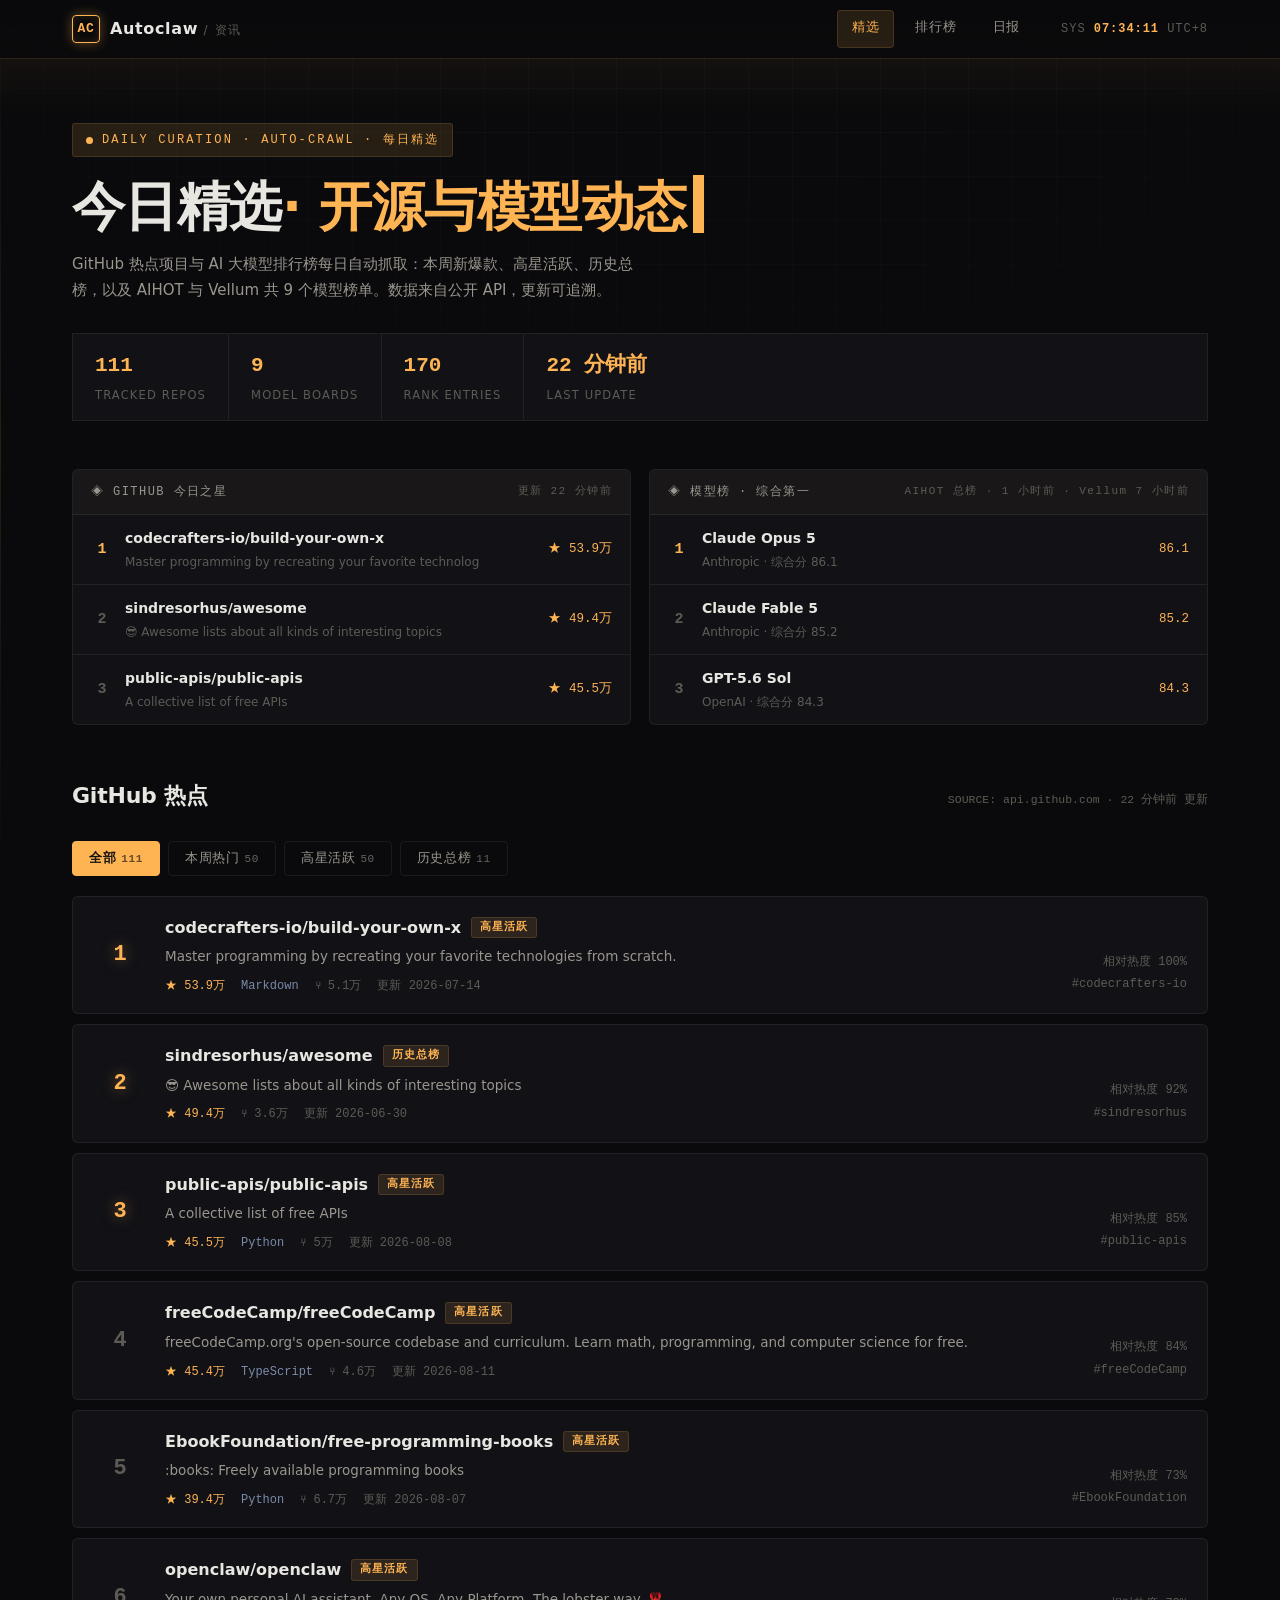
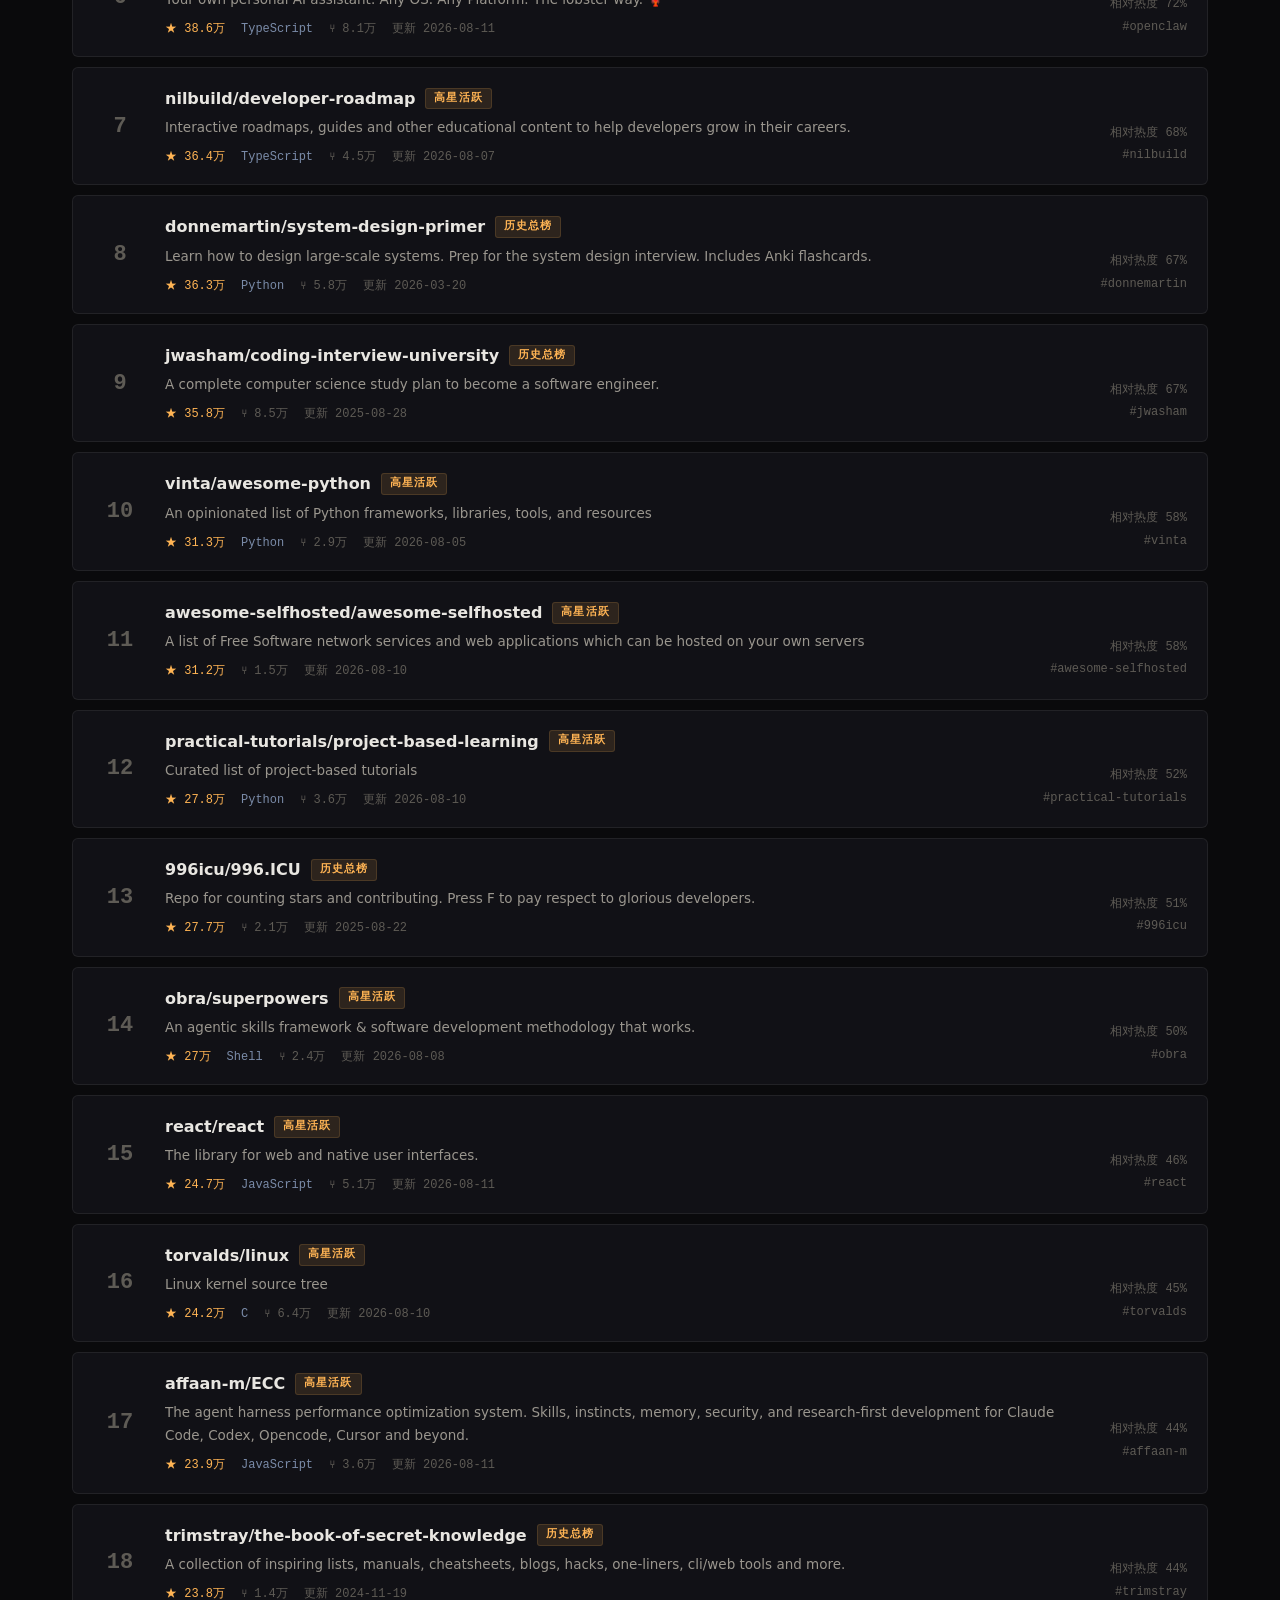
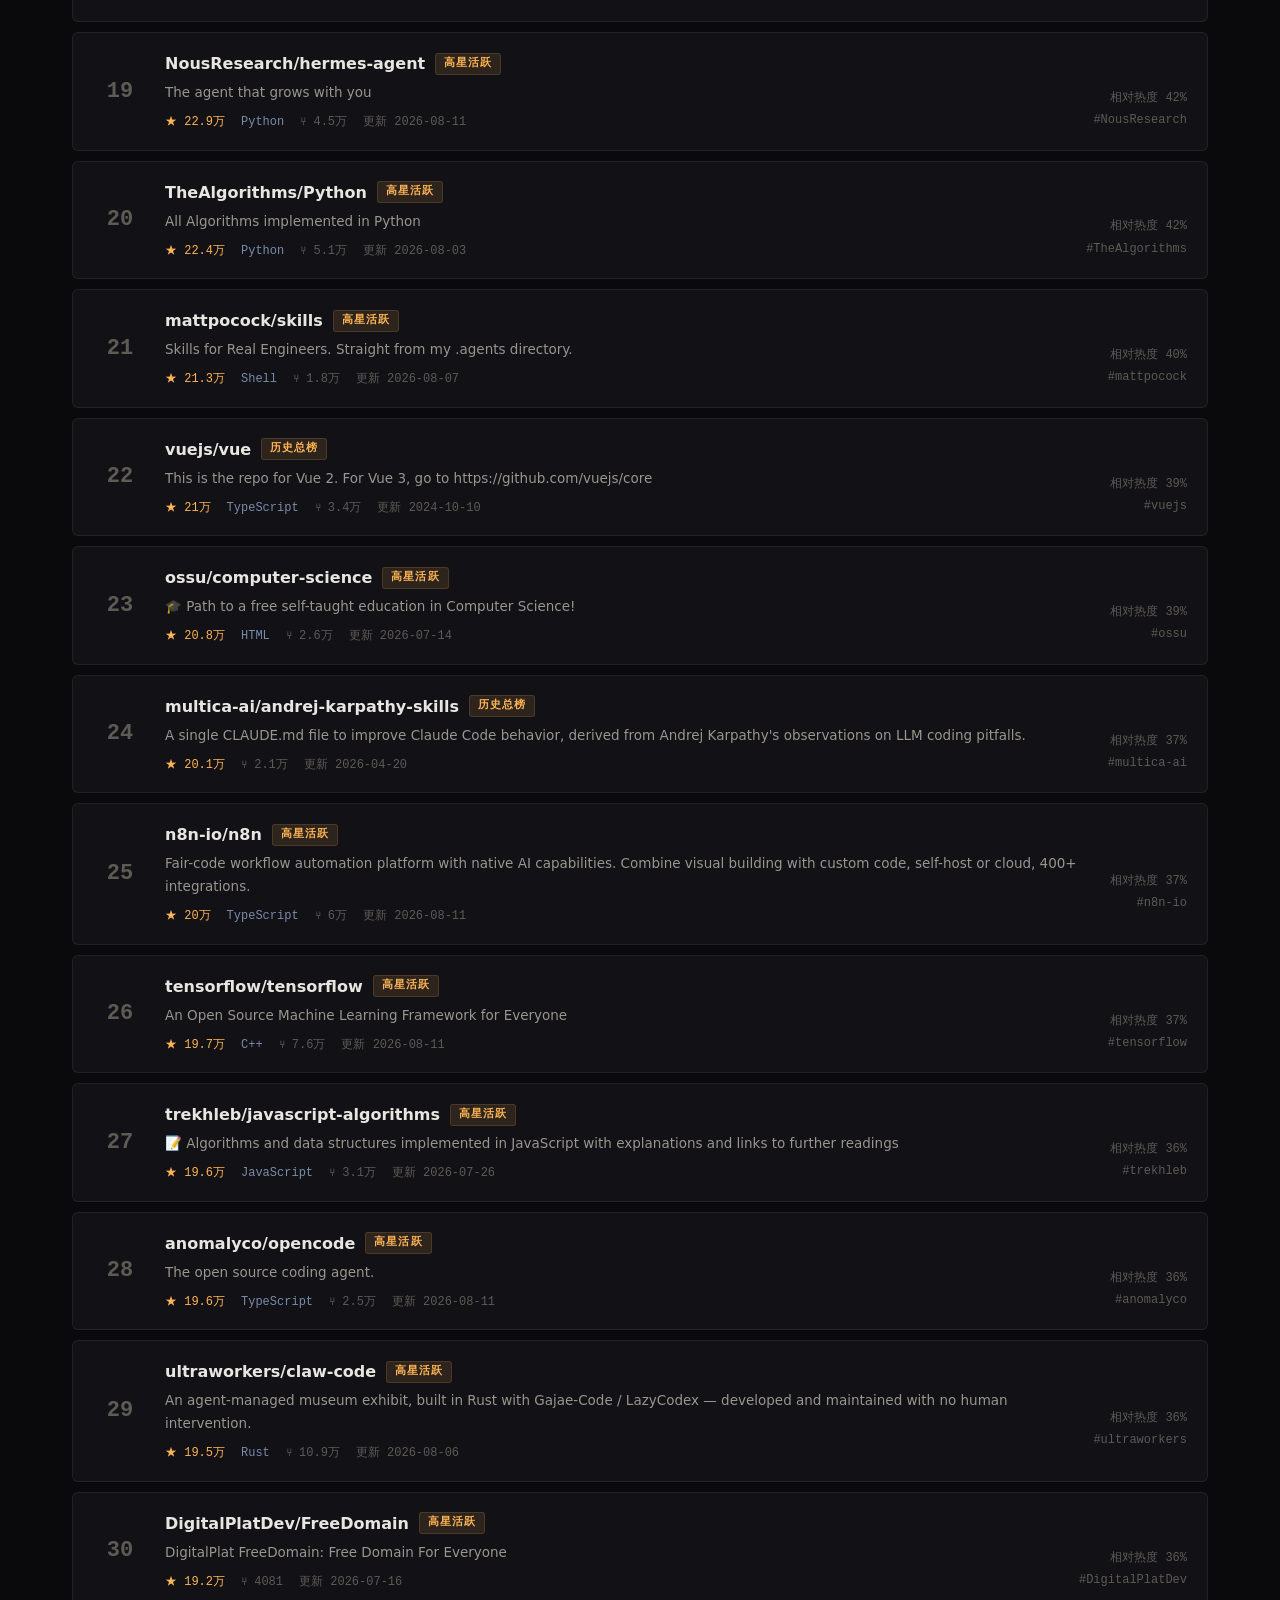
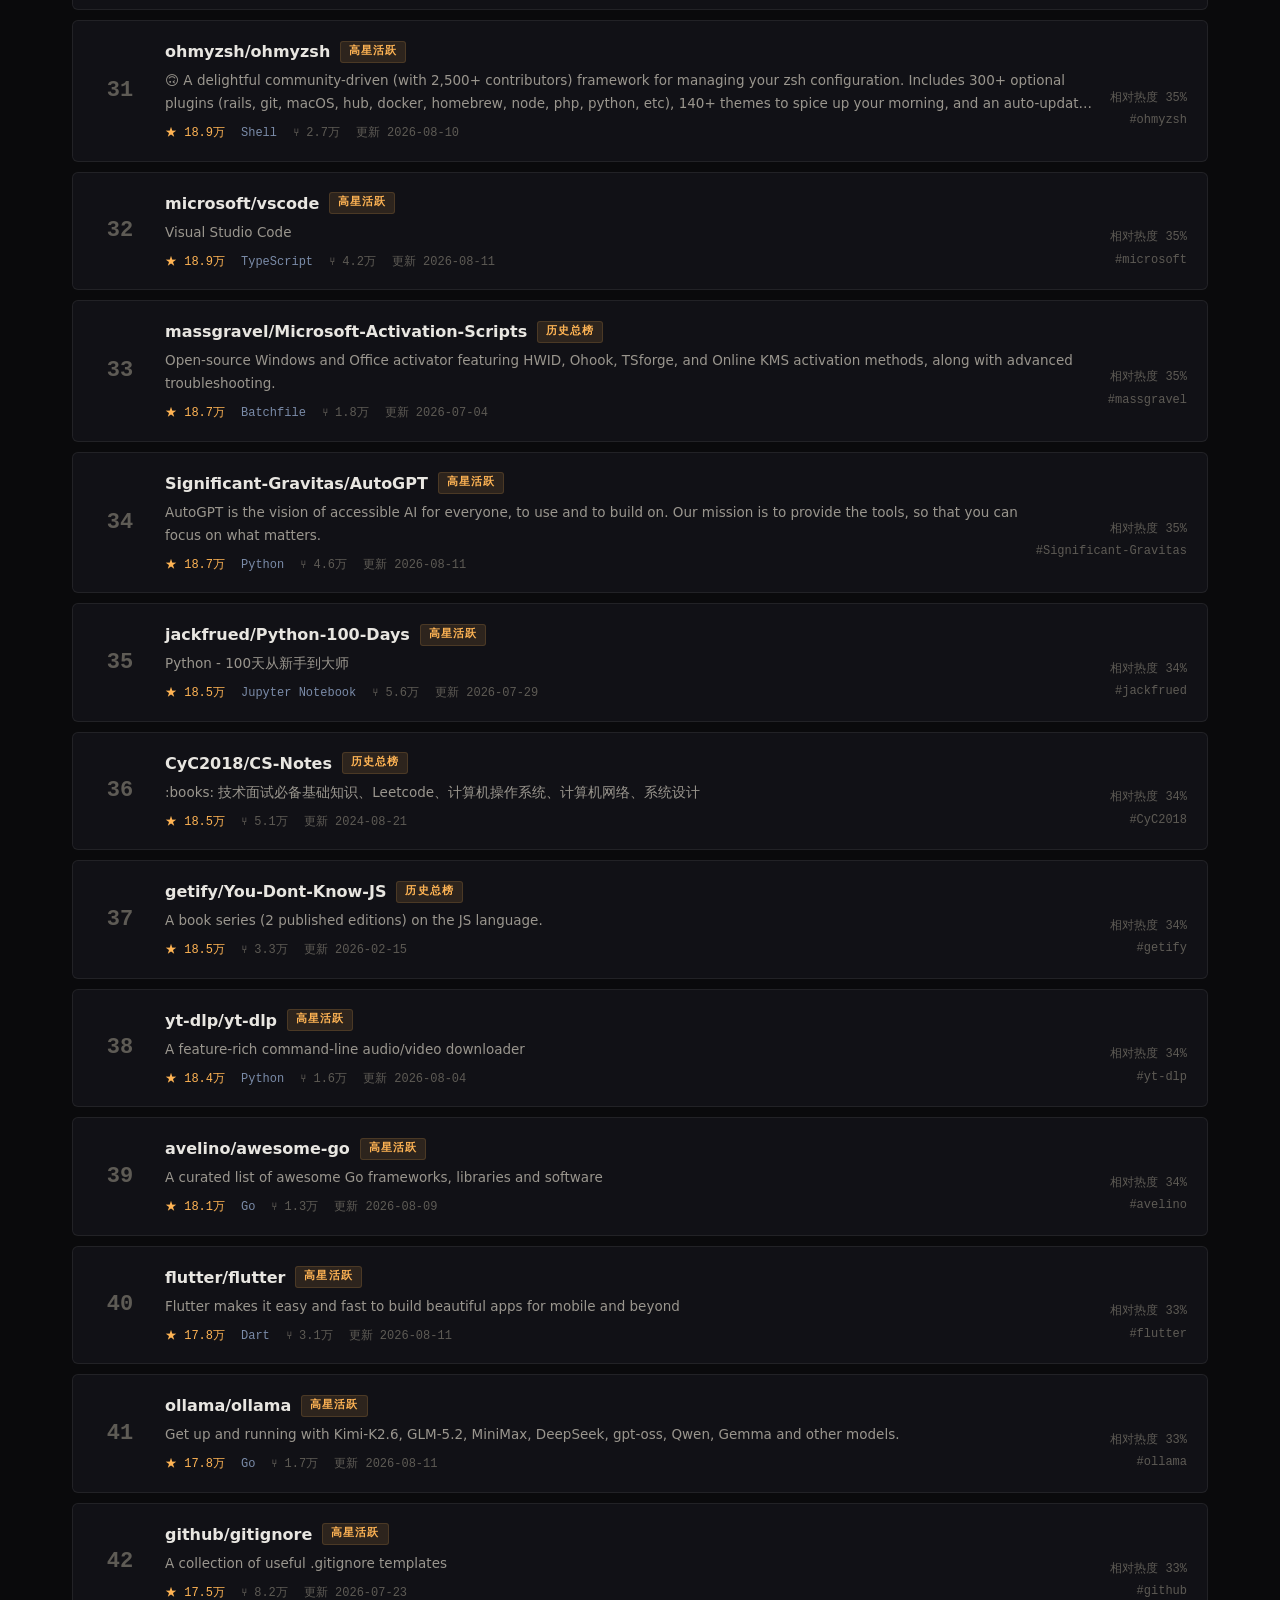
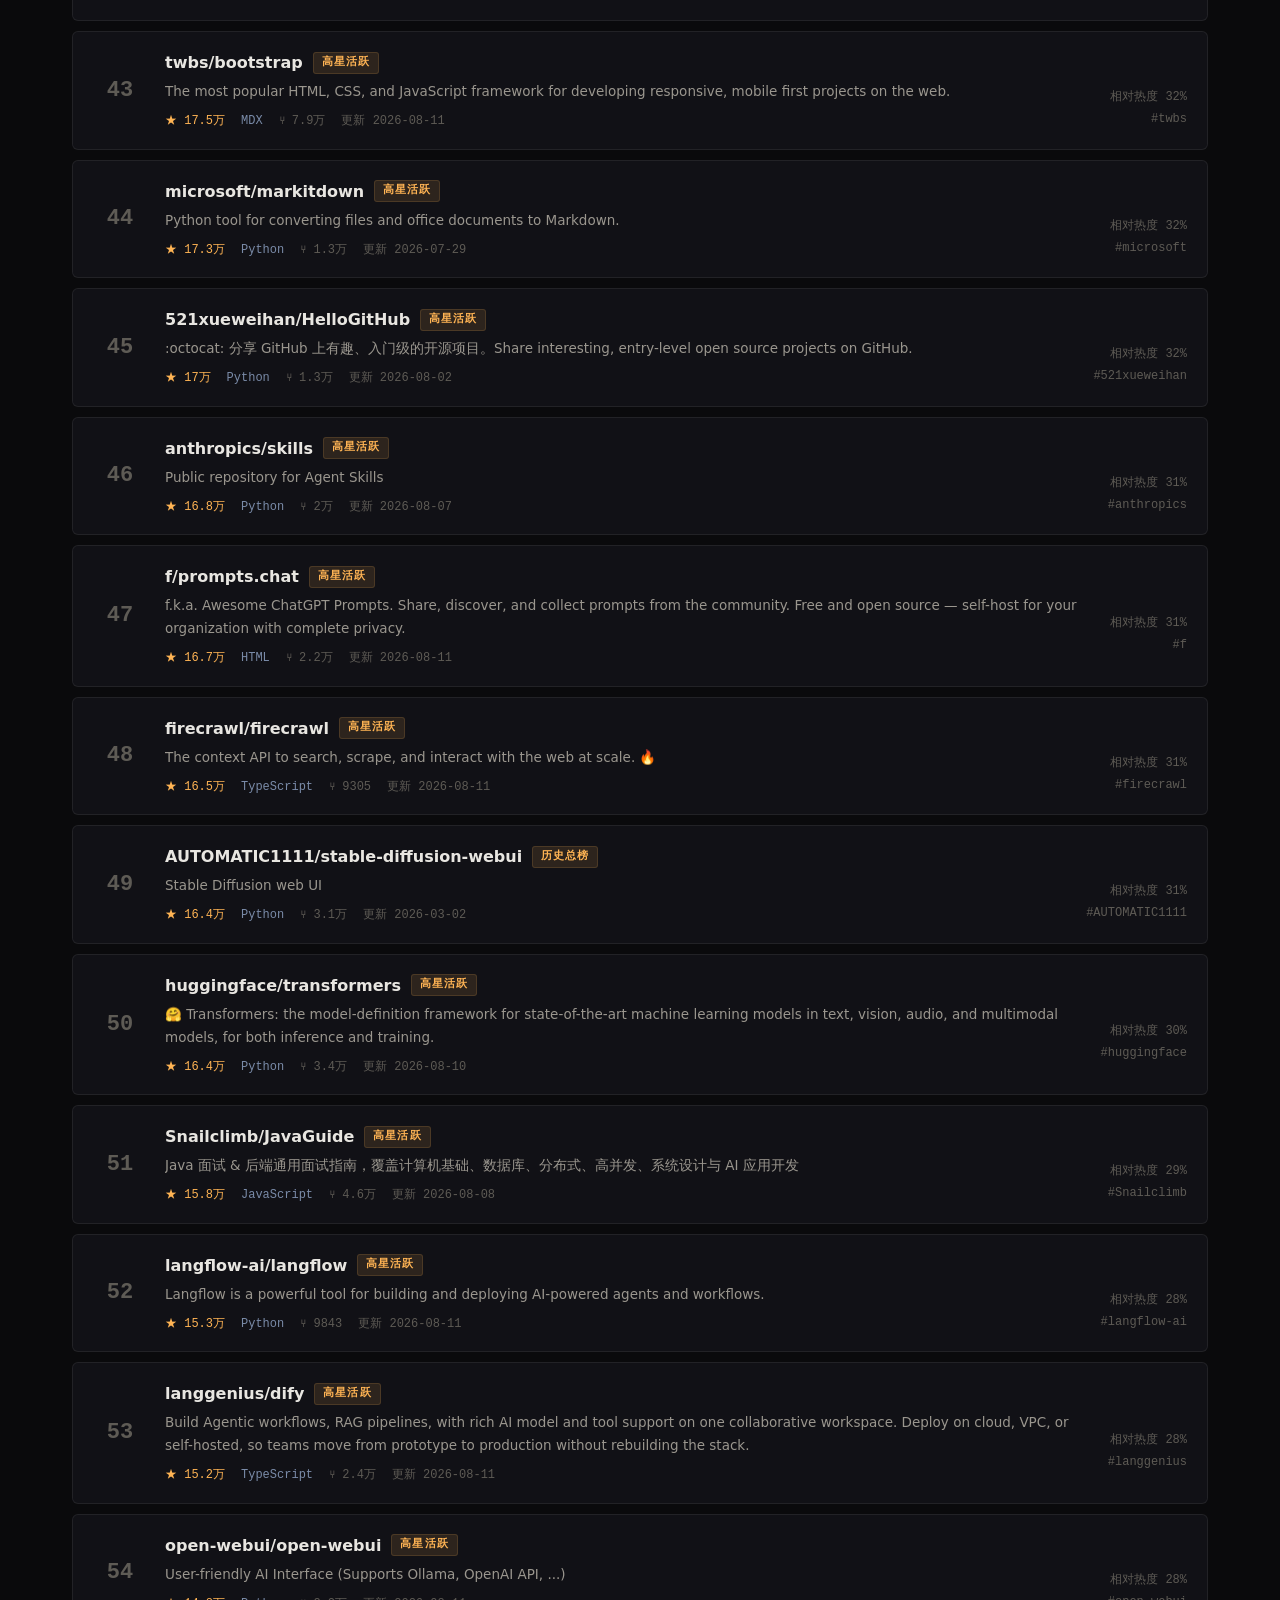
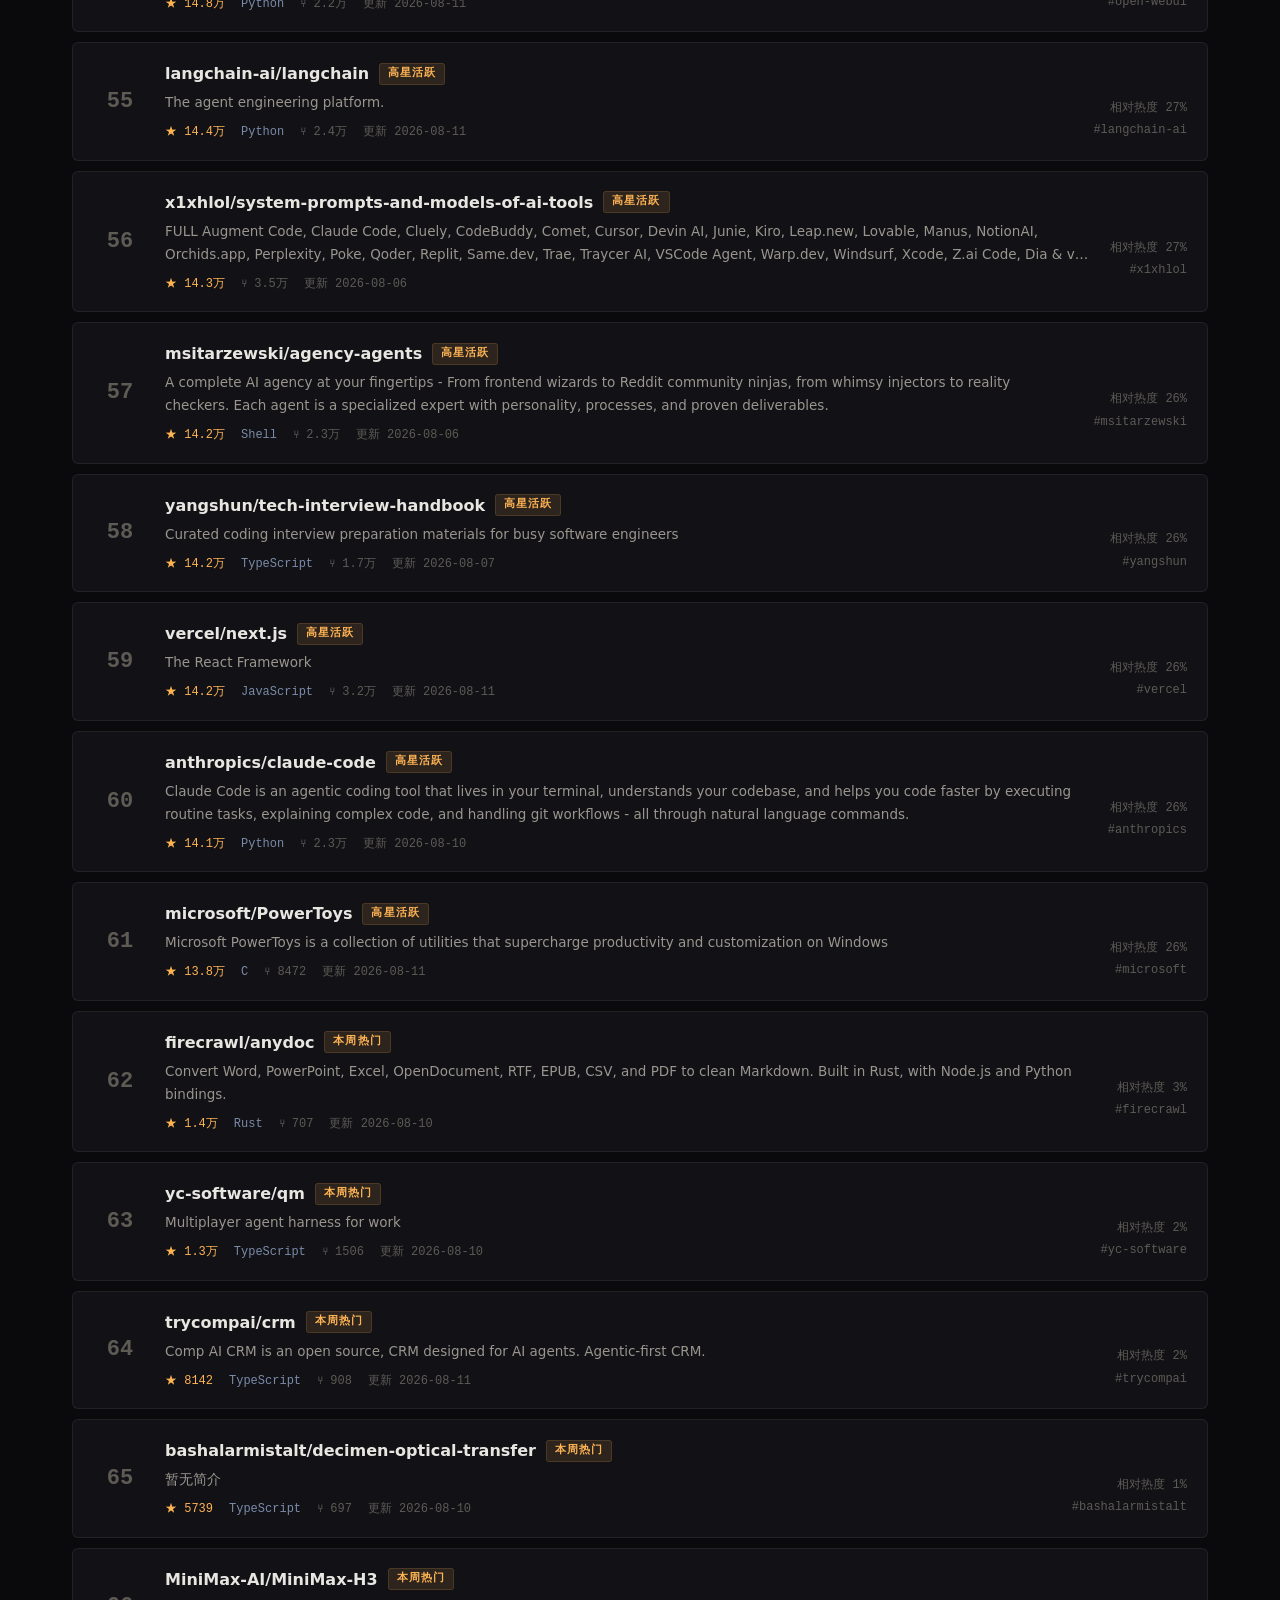
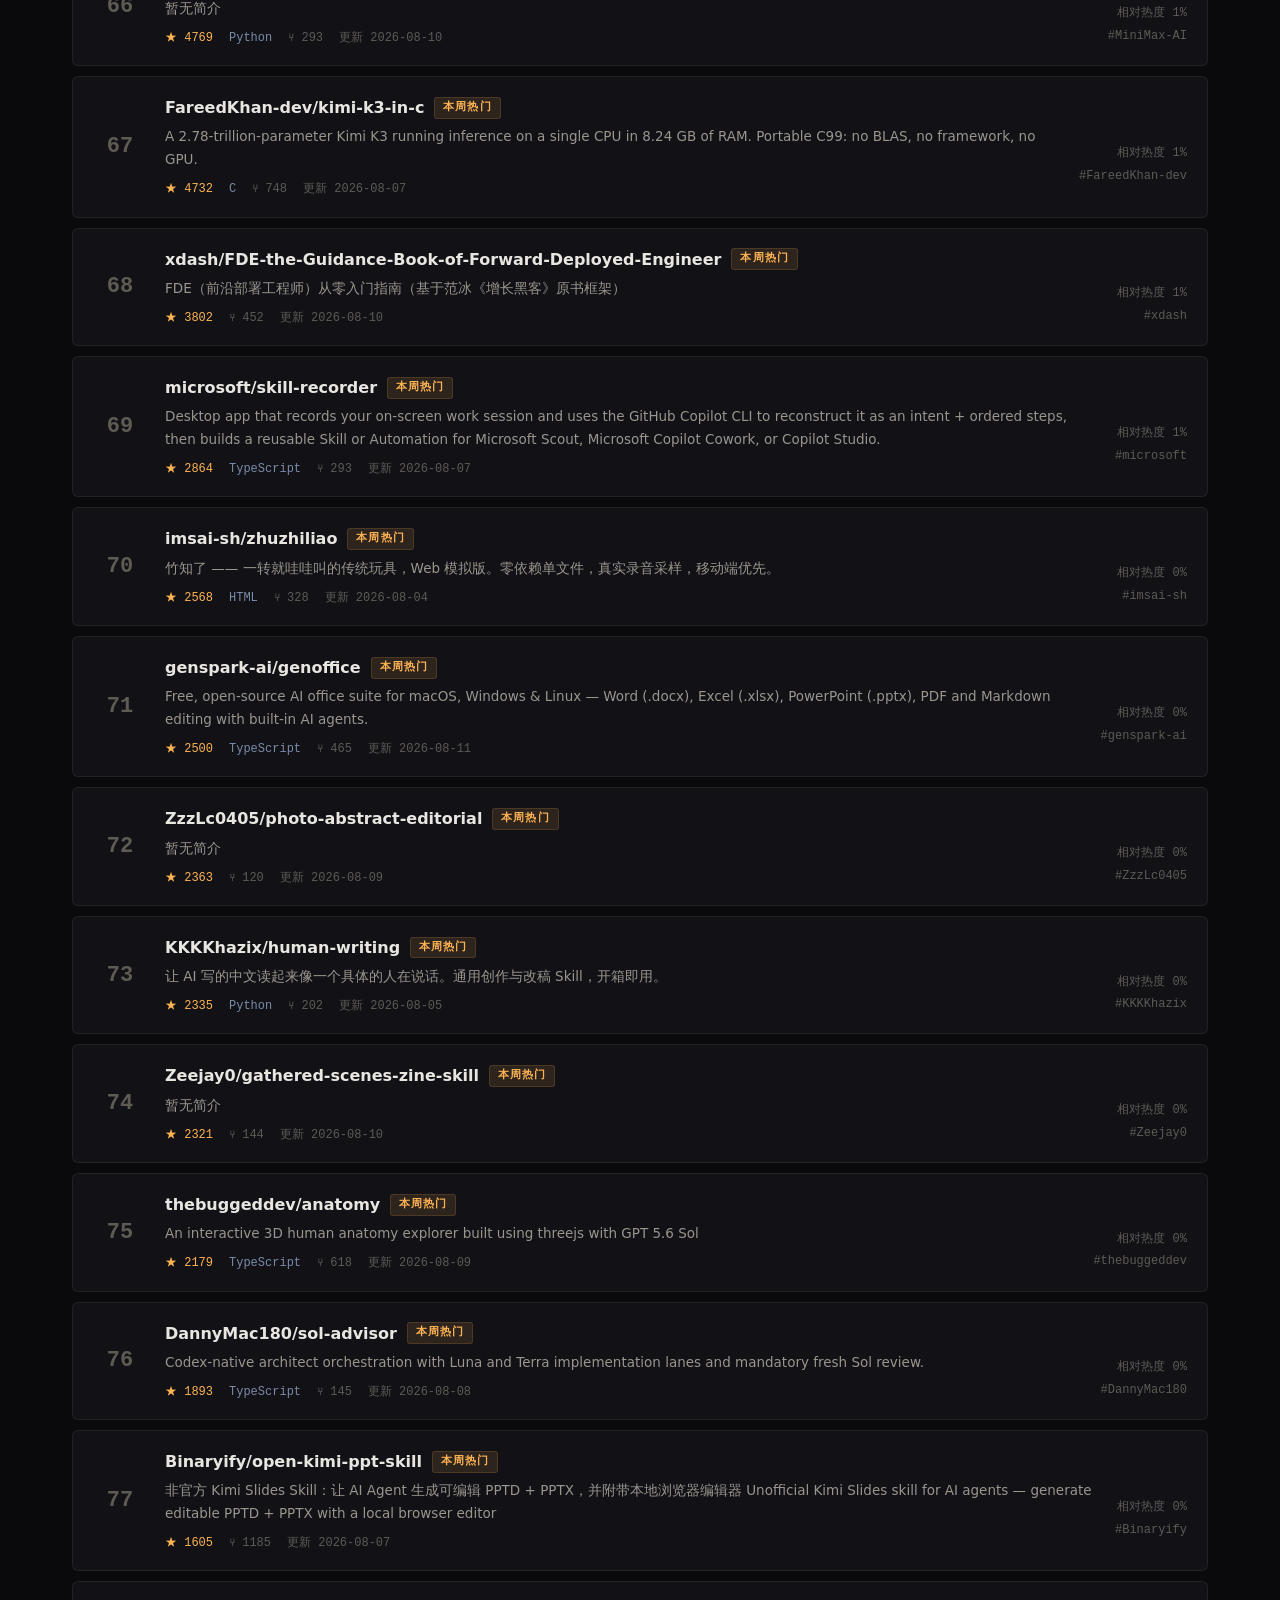
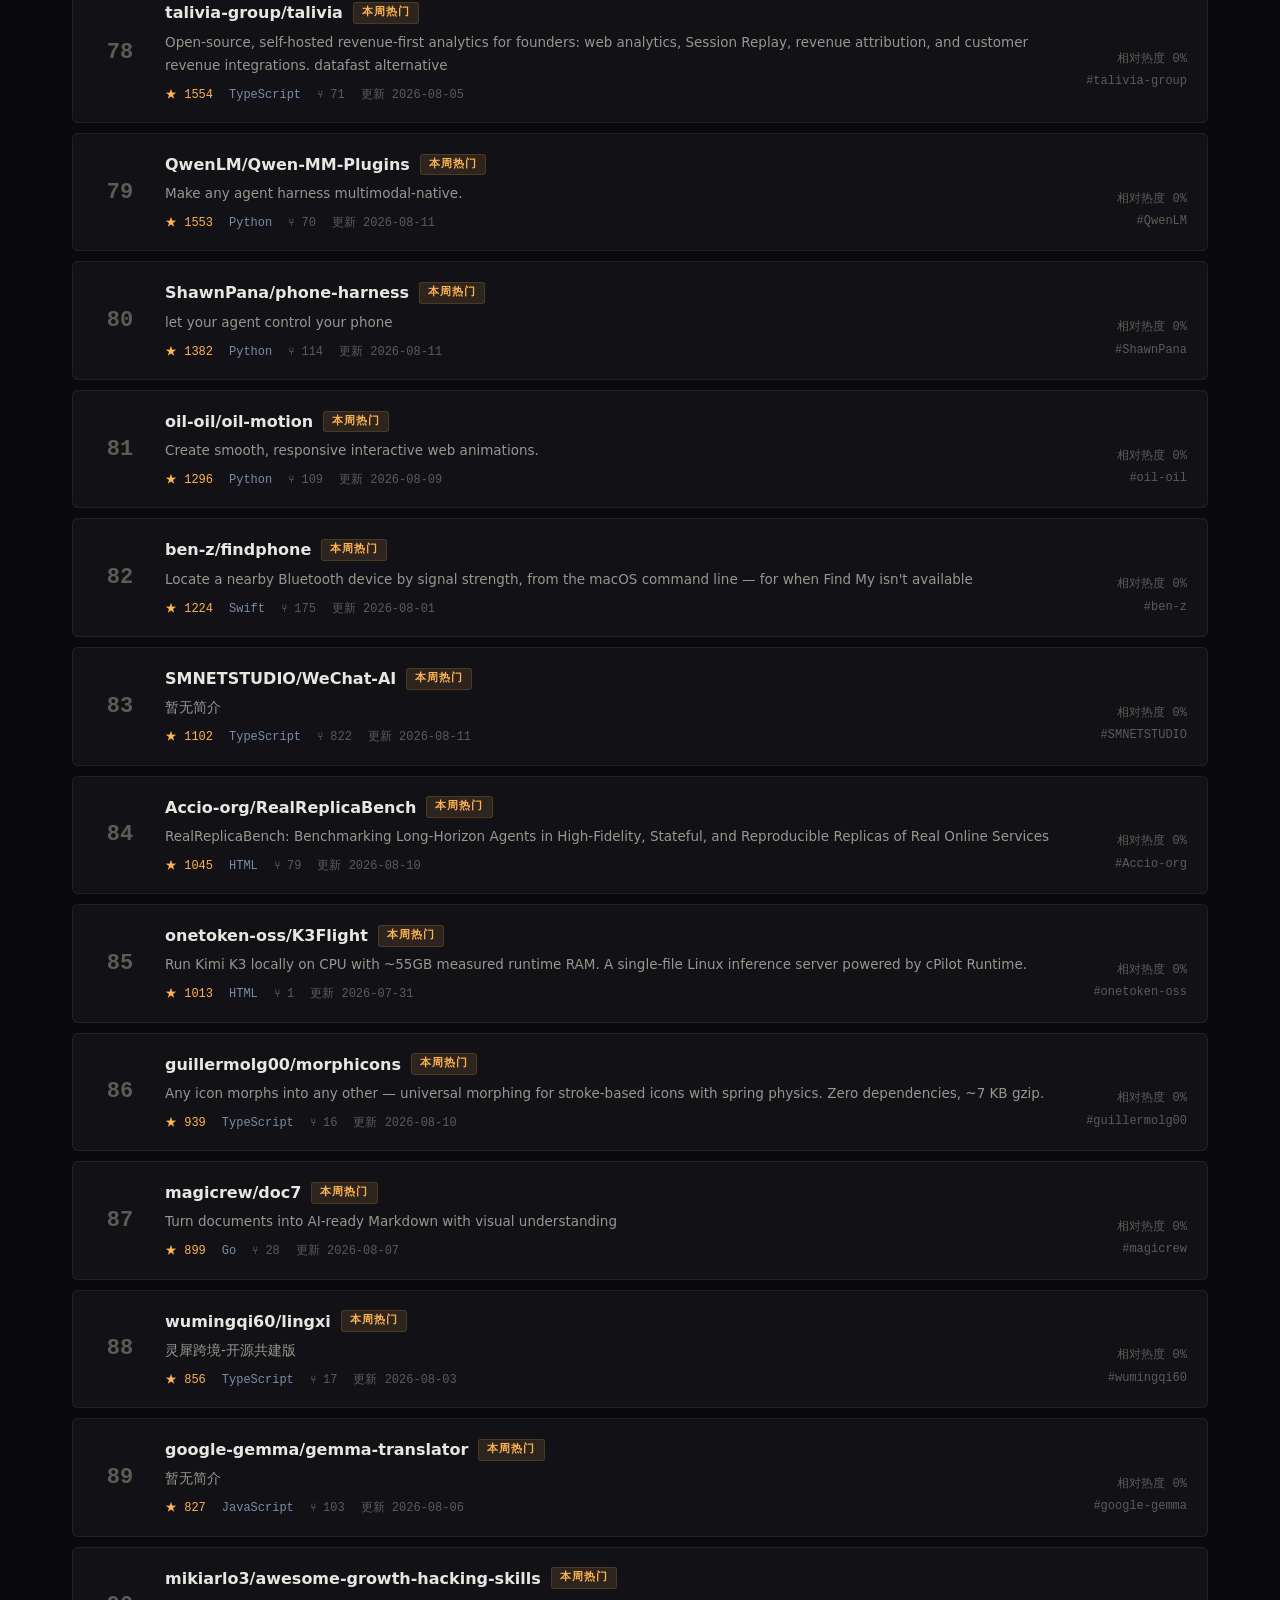
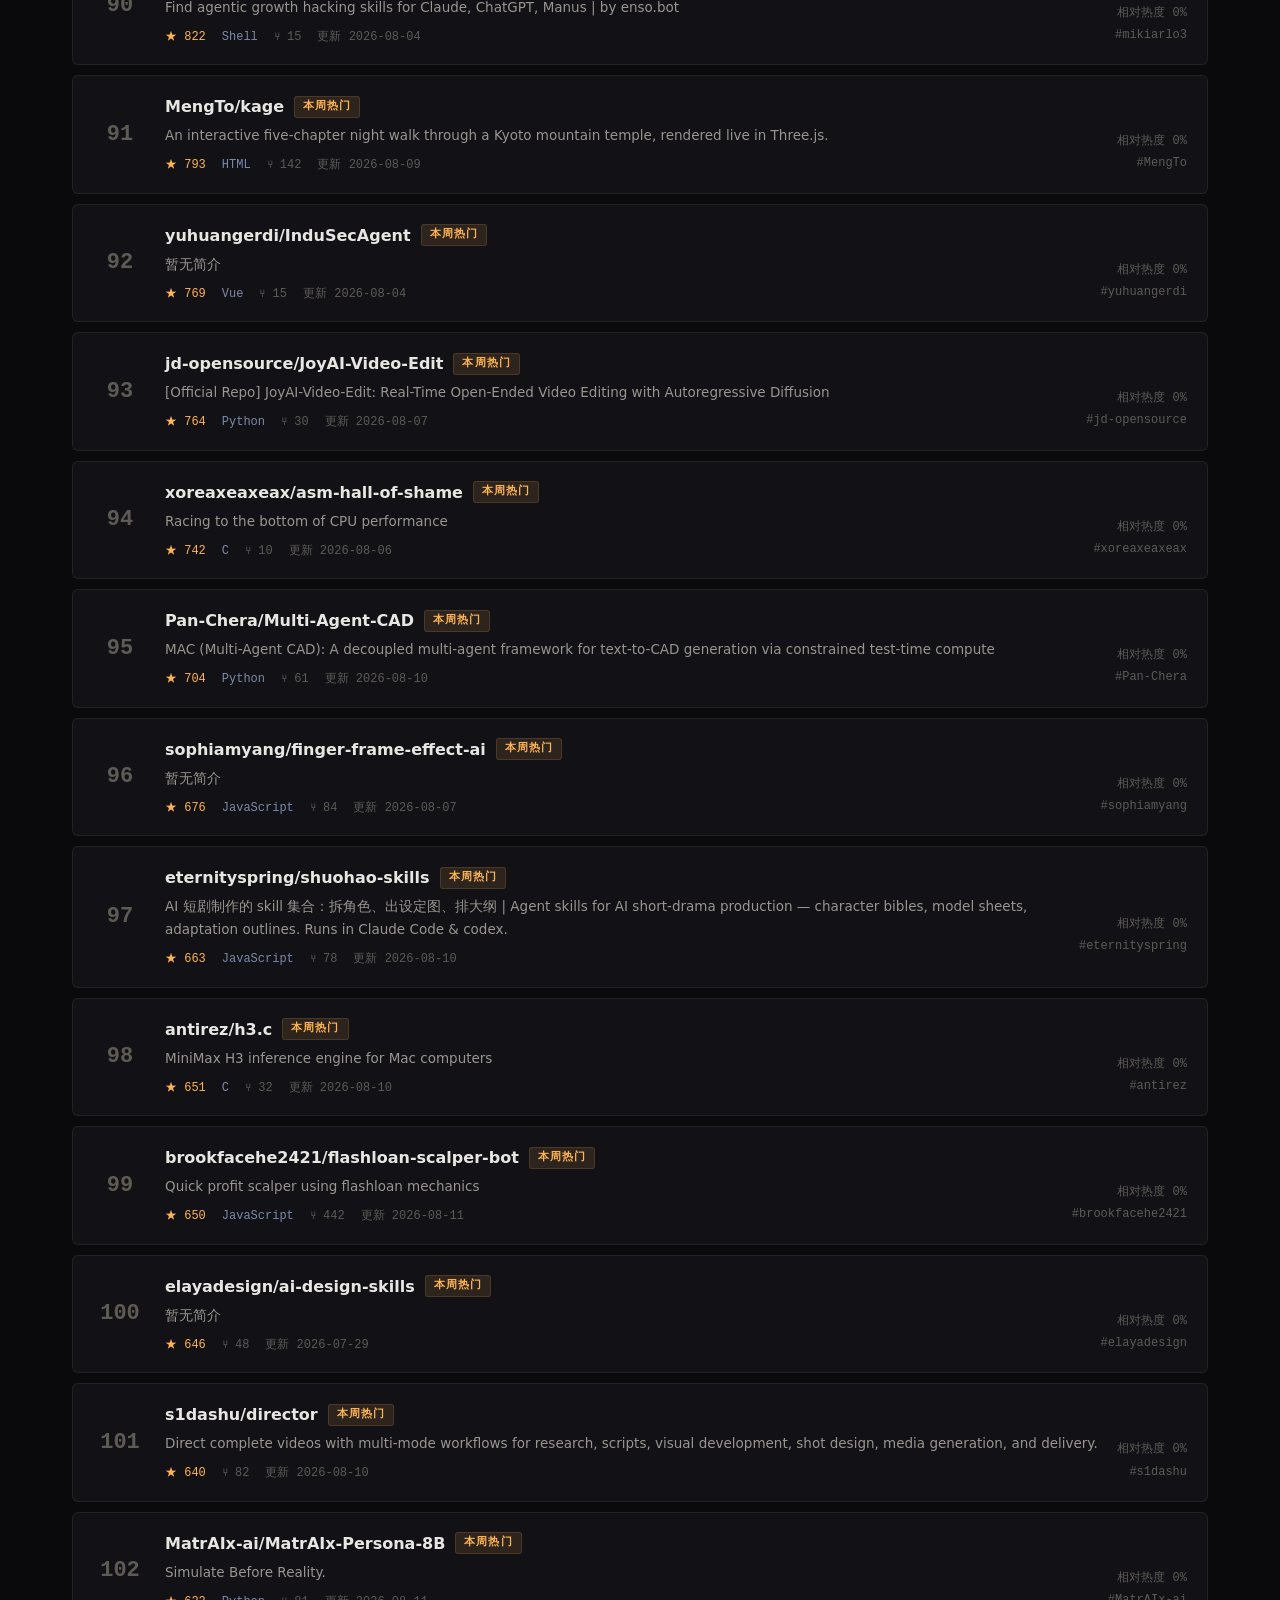
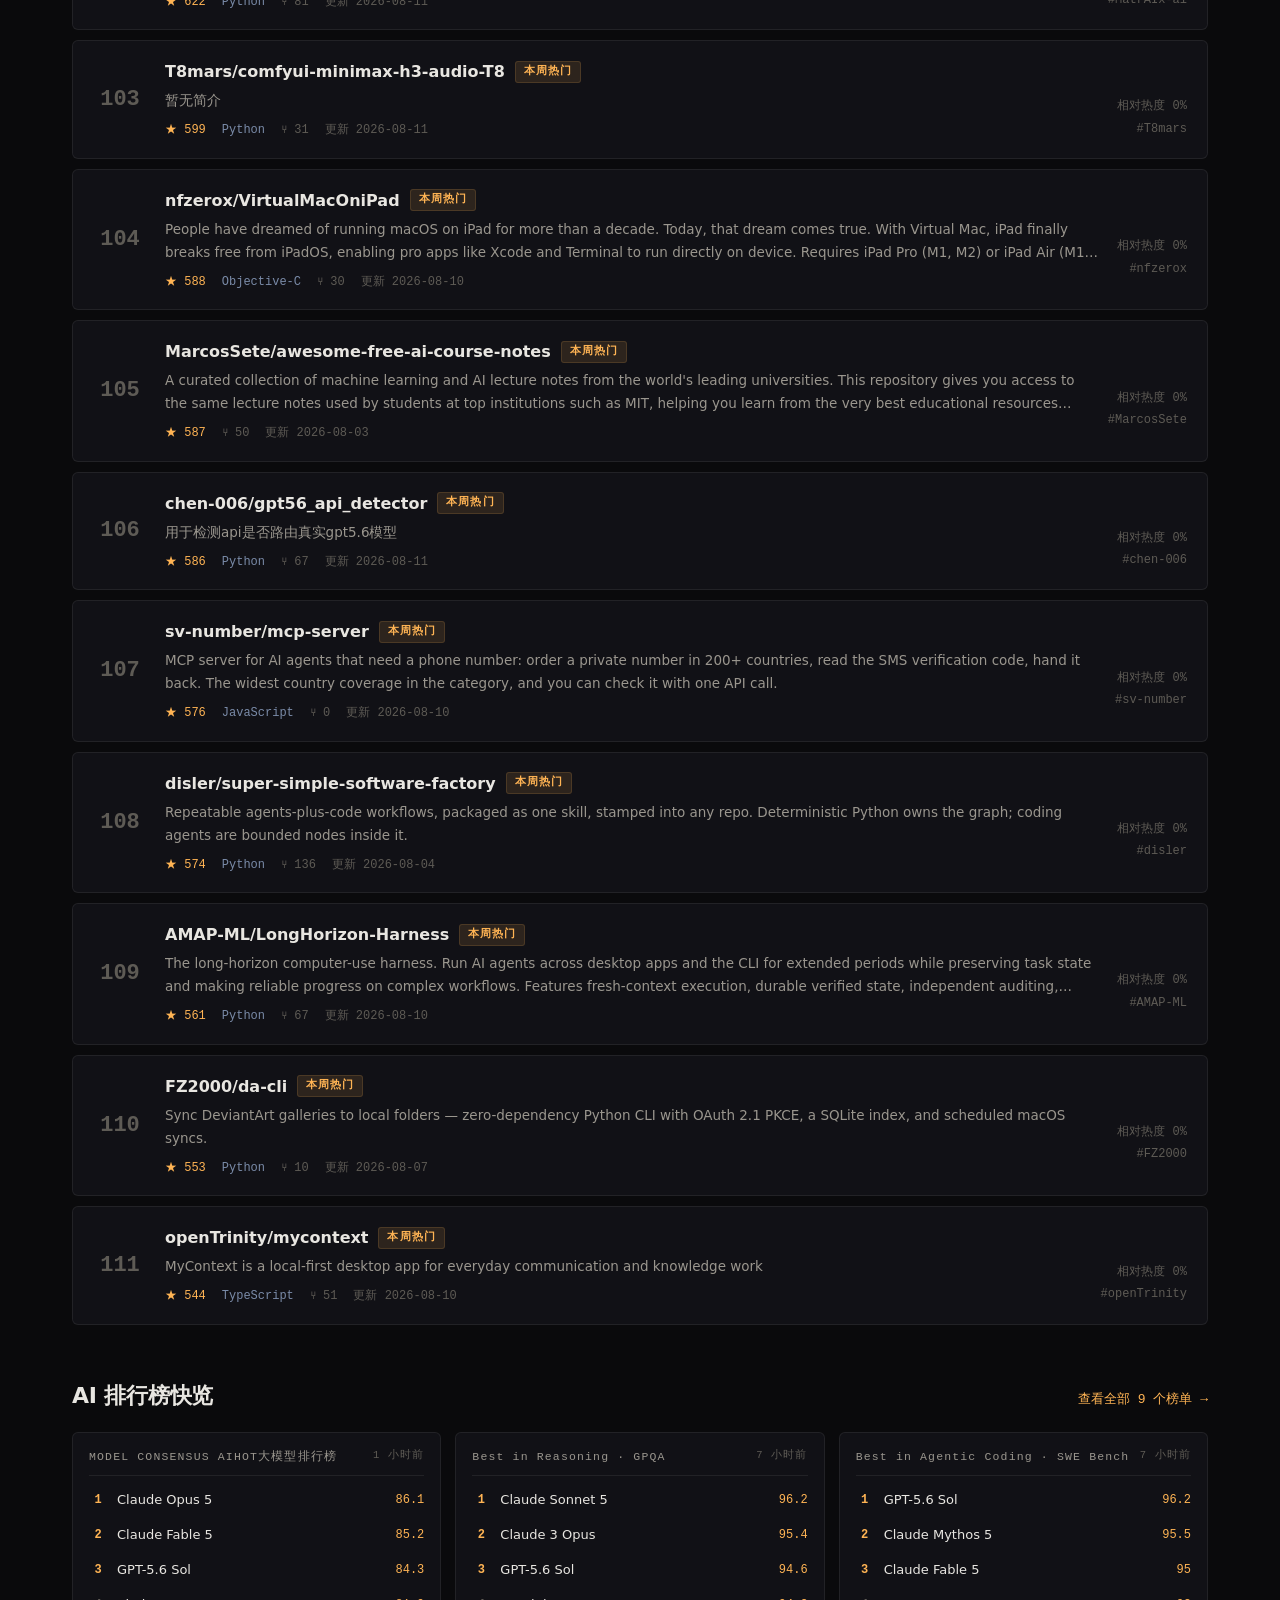
==== index.html @ 5533a7f7 "Upload index.html" ====
<html lang="zh-CN"><head>
<meta charset="UTF-8">
<meta name="viewport" content="width=device-width, initial-scale=1.0">
<meta name="description" content="Autoclaw资讯聚合：GitHub 热点项目与 AI 大模型排行榜每日自动抓取，精选今日最值得关注的开源项目与模型动态">
<title>Autoclaw资讯 — 今日精选 · GitHub 热点与 AI 排行榜</title>
<link rel="icon" href="data:image/svg+xml,%3Csvg xmlns='http://www.w3.org/2000/svg' viewBox='0 0 32 32'%3E%3Crect width='32' height='32' rx='4' fill='%230A0A0C' stroke='%23FFB454'/%3E%3Ctext x='16' y='22' font-size='15' text-anchor='middle' fill='%23FFB454' font-family='monospace'%3EAC%3C/text%3E%3C/svg%3E">
<link rel="stylesheet" href="css/style.css">
</head>
<body>
<div class="bg-grid" aria-hidden="true"></div>
<div class="scanline" aria-hidden="true"></div>
<div class="scanline-v" aria-hidden="true"></div>

<header class="hud">
  <div class="container hud-inner">
    <a class="hud-logo" href="index.html">
      <span class="hud-mark">AC</span>
      <span>Autoclaw<small>&nbsp;/ 资讯</small></span>
    </a>
    <nav class="hud-nav">
      <a href="index.html" class="active">精选</a>
      <a href="rankings.html">排行榜</a>
      <a href="daily.html">日报</a>
    </nav>
    <span class="hud-clock" id="hudClock">SYS&nbsp;<b>07:34:11</b>&nbsp;UTC+8</span>
  </div>
</header>

<main class="container">
  <section class="signal">
    <div class="signal-eyebrow"><span class="pulse-dot"></span>DAILY CURATION · AUTO-CRAWL · 每日精选</div>
    <h1>今日精选<span class="accent">· 开源与模型动态</span><span class="cursor"></span></h1>
    <p class="sub">GitHub 热点项目与 AI 大模型排行榜每日自动抓取：本周新爆款、高星活跃、历史总榜，以及 AIHOT 与 Vellum 共 9 个模型榜单。数据来自公开 API，更新可追溯。</p>
    <div class="signal-stats" id="signalStats">
      <div class="signal-stat"><div class="v">111</div><div class="k">TRACKED REPOS</div></div>
      <div class="signal-stat"><div class="v">9</div><div class="k">MODEL BOARDS</div></div>
      <div class="signal-stat"><div class="v">170</div><div class="k">RANK ENTRIES</div></div>
      <div class="signal-stat"><div class="v">22 分钟前</div><div class="k">LAST UPDATE</div></div>
    </div>
  </section>

  <!-- 今日概览：GitHub Top3 + AI Top3 双栏 -->
  <section class="overview">
    <div class="ov-col">
      <div class="ov-head mono">◈ GITHUB 今日之星 <span class="ov-meta" id="ghOvMeta">更新 22 分钟前</span></div>
      <div id="ghOverview" class="ov-body"><a class="ov-item" href="https://github.com/codecrafters-io/build-your-own-x" target="_blank" rel="noopener"><span class="ov-rank gold">1</span><span class="ov-main"><span class="ov-name">codecrafters-io/build-your-own-x</span><span class="ov-desc">Master programming by recreating your favorite technolog</span></span><span class="ov-stars">★ 53.9万</span></a><a class="ov-item" href="https://github.com/sindresorhus/awesome" target="_blank" rel="noopener"><span class="ov-rank">2</span><span class="ov-main"><span class="ov-name">sindresorhus/awesome</span><span class="ov-desc">😎 Awesome lists about all kinds of interesting topics</span></span><span class="ov-stars">★ 49.4万</span></a><a class="ov-item" href="https://github.com/public-apis/public-apis" target="_blank" rel="noopener"><span class="ov-rank">3</span><span class="ov-main"><span class="ov-name">public-apis/public-apis</span><span class="ov-desc">A collective list of free APIs</span></span><span class="ov-stars">★ 45.5万</span></a></div>
    </div>
    <div class="ov-col">
      <div class="ov-head mono">◈ 模型榜 · 综合第一 <span class="ov-meta" id="aiOvMeta">AIHOT 总榜 · 1 小时前 · Vellum 7 小时前</span></div>
      <div id="aiOverview" class="ov-body"><a class="ov-item" href="rankings.html"><span class="ov-rank gold">1</span><span class="ov-main"><span class="ov-name">Claude Opus 5</span><span class="ov-desc">Anthropic · 综合分 86.1</span></span><span class="ov-stars">86.1</span></a><a class="ov-item" href="rankings.html"><span class="ov-rank">2</span><span class="ov-main"><span class="ov-name">Claude Fable 5</span><span class="ov-desc">Anthropic · 综合分 85.2</span></span><span class="ov-stars">85.2</span></a><a class="ov-item" href="rankings.html"><span class="ov-rank">3</span><span class="ov-main"><span class="ov-name">GPT-5.6 Sol</span><span class="ov-desc">OpenAI · 综合分 84.3</span></span><span class="ov-stars">84.3</span></a></div>
    </div>
  </section>

  <!-- GitHub 热点列表 -->
  <section id="hot">
    <div class="sec-head">
      <h2>GitHub 热点</h2>
      <span class="sec-meta mono" id="hotMeta">SOURCE: api.github.com · 22 分钟前 更新</span>
    </div>
    <div class="tabs" id="filterTabs" role="tablist" aria-label="项目筛选">
      <button class="tab active" data-q="all" role="tab">全部<span class="n" id="nAll">111</span></button>
      <button class="tab" data-q="weekly-hot" role="tab">本周热门<span class="n" id="nWeekly">50</span></button>
      <button class="tab" data-q="active-high-star" role="tab">高星活跃<span class="n" id="nActive">50</span></button>
      <button class="tab" data-q="all-time-top" role="tab">历史总榜<span class="n" id="nTop">11</span></button>
    </div>
    <div id="repoList" aria-live="polite"><article class="repo-row"><div class="repo-rank top">1</div><div class="repo-main"><div class="repo-name"><a href="https://github.com/codecrafters-io/build-your-own-x" target="_blank" rel="noopener">codecrafters-io/build-your-own-x</a><span class="repo-tag">高星活跃</span></div><div class="repo-desc">Master programming by recreating your favorite technologies from scratch.</div><div class="repo-meta"><span class="stars">★ 53.9万</span><span class="lang">Markdown</span><span>⑂ 5.1万</span><span>更新 2026-07-14</span></div></div><div class="repo-side"><div class="repo-arrow">→ OPEN</div><div class="repo-meta" style="flex-direction:column;gap:2px;align-items:flex-end"><span>相对热度 100%</span><span>#codecrafters-io</span></div></div></article><article class="repo-row"><div class="repo-rank top">2</div><div class="repo-main"><div class="repo-name"><a href="https://github.com/sindresorhus/awesome" target="_blank" rel="noopener">sindresorhus/awesome</a><span class="repo-tag">历史总榜</span></div><div class="repo-desc">😎 Awesome lists about all kinds of interesting topics</div><div class="repo-meta"><span class="stars">★ 49.4万</span><span>⑂ 3.6万</span><span>更新 2026-06-30</span></div></div><div class="repo-side"><div class="repo-arrow">→ OPEN</div><div class="repo-meta" style="flex-direction:column;gap:2px;align-items:flex-end"><span>相对热度 92%</span><span>#sindresorhus</span></div></div></article><article class="repo-row"><div class="repo-rank top">3</div><div class="repo-main"><div class="repo-name"><a href="https://github.com/public-apis/public-apis" target="_blank" rel="noopener">public-apis/public-apis</a><span class="repo-tag">高星活跃</span></div><div class="repo-desc">A collective list of free APIs</div><div class="repo-meta"><span class="stars">★ 45.5万</span><span class="lang">Python</span><span>⑂ 5万</span><span>更新 2026-08-08</span></div></div><div class="repo-side"><div class="repo-arrow">→ OPEN</div><div class="repo-meta" style="flex-direction:column;gap:2px;align-items:flex-end"><span>相对热度 85%</span><span>#public-apis</span></div></div></article><article class="repo-row"><div class="repo-rank">4</div><div class="repo-main"><div class="repo-name"><a href="https://github.com/freeCodeCamp/freeCodeCamp" target="_blank" rel="noopener">freeCodeCamp/freeCodeCamp</a><span class="repo-tag">高星活跃</span></div><div class="repo-desc">freeCodeCamp.org's open-source codebase and curriculum. Learn math, programming, and computer science for free.</div><div class="repo-meta"><span class="stars">★ 45.4万</span><span class="lang">TypeScript</span><span>⑂ 4.6万</span><span>更新 2026-08-11</span></div></div><div class="repo-side"><div class="repo-arrow">→ OPEN</div><div class="repo-meta" style="flex-direction:column;gap:2px;align-items:flex-end"><span>相对热度 84%</span><span>#freeCodeCamp</span></div></div></article><article class="repo-row"><div class="repo-rank">5</div><div class="repo-main"><div class="repo-name"><a href="https://github.com/EbookFoundation/free-programming-books" target="_blank" rel="noopener">EbookFoundation/free-programming-books</a><span class="repo-tag">高星活跃</span></div><div class="repo-desc">:books: Freely available programming books</div><div class="repo-meta"><span class="stars">★ 39.4万</span><span class="lang">Python</span><span>⑂ 6.7万</span><span>更新 2026-08-07</span></div></div><div class="repo-side"><div class="repo-arrow">→ OPEN</div><div class="repo-meta" style="flex-direction:column;gap:2px;align-items:flex-end"><span>相对热度 73%</span><span>#EbookFoundation</span></div></div></article><article class="repo-row"><div class="repo-rank">6</div><div class="repo-main"><div class="repo-name"><a href="https://github.com/openclaw/openclaw" target="_blank" rel="noopener">openclaw/openclaw</a><span class="repo-tag">高星活跃</span></div><div class="repo-desc">Your own personal AI assistant. Any OS. Any Platform. The lobster way. 🦞 </div><div class="repo-meta"><span class="stars">★ 38.6万</span><span class="lang">TypeScript</span><span>⑂ 8.1万</span><span>更新 2026-08-11</span></div></div><div class="repo-side"><div class="repo-arrow">→ OPEN</div><div class="repo-meta" style="flex-direction:column;gap:2px;align-items:flex-end"><span>相对热度 72%</span><span>#openclaw</span></div></div></article><article class="repo-row"><div class="repo-rank">7</div><div class="repo-main"><div class="repo-name"><a href="https://github.com/nilbuild/developer-roadmap" target="_blank" rel="noopener">nilbuild/developer-roadmap</a><span class="repo-tag">高星活跃</span></div><div class="repo-desc">Interactive roadmaps, guides and other educational content to help developers grow in their careers.</div><div class="repo-meta"><span class="stars">★ 36.4万</span><span class="lang">TypeScript</span><span>⑂ 4.5万</span><span>更新 2026-08-07</span></div></div><div class="repo-side"><div class="repo-arrow">→ OPEN</div><div class="repo-meta" style="flex-direction:column;gap:2px;align-items:flex-end"><span>相对热度 68%</span><span>#nilbuild</span></div></div></article><article class="repo-row"><div class="repo-rank">8</div><div class="repo-main"><div class="repo-name"><a href="https://github.com/donnemartin/system-design-primer" target="_blank" rel="noopener">donnemartin/system-design-primer</a><span class="repo-tag">历史总榜</span></div><div class="repo-desc">Learn how to design large-scale systems. Prep for the system design interview.  Includes Anki flashcards.</div><div class="repo-meta"><span class="stars">★ 36.3万</span><span class="lang">Python</span><span>⑂ 5.8万</span><span>更新 2026-03-20</span></div></div><div class="repo-side"><div class="repo-arrow">→ OPEN</div><div class="repo-meta" style="flex-direction:column;gap:2px;align-items:flex-end"><span>相对热度 67%</span><span>#donnemartin</span></div></div></article><article class="repo-row"><div class="repo-rank">9</div><div class="repo-main"><div class="repo-name"><a href="https://github.com/jwasham/coding-interview-university" target="_blank" rel="noopener">jwasham/coding-interview-university</a><span class="repo-tag">历史总榜</span></div><div class="repo-desc">A complete computer science study plan to become a software engineer.</div><div class="repo-meta"><span class="stars">★ 35.8万</span><span>⑂ 8.5万</span><span>更新 2025-08-28</span></div></div><div class="repo-side"><div class="repo-arrow">→ OPEN</div><div class="repo-meta" style="flex-direction:column;gap:2px;align-items:flex-end"><span>相对热度 67%</span><span>#jwasham</span></div></div></article><article class="repo-row"><div class="repo-rank">10</div><div class="repo-main"><div class="repo-name"><a href="https://github.com/vinta/awesome-python" target="_blank" rel="noopener">vinta/awesome-python</a><span class="repo-tag">高星活跃</span></div><div class="repo-desc">An opinionated list of Python frameworks, libraries, tools, and resources</div><div class="repo-meta"><span class="stars">★ 31.3万</span><span class="lang">Python</span><span>⑂ 2.9万</span><span>更新 2026-08-05</span></div></div><div class="repo-side"><div class="repo-arrow">→ OPEN</div><div class="repo-meta" style="flex-direction:column;gap:2px;align-items:flex-end"><span>相对热度 58%</span><span>#vinta</span></div></div></article><article class="repo-row"><div class="repo-rank">11</div><div class="repo-main"><div class="repo-name"><a href="https://github.com/awesome-selfhosted/awesome-selfhosted" target="_blank" rel="noopener">awesome-selfhosted/awesome-selfhosted</a><span class="repo-tag">高星活跃</span></div><div class="repo-desc">A list of Free Software network services and web applications which can be hosted on your own servers</div><div class="repo-meta"><span class="stars">★ 31.2万</span><span>⑂ 1.5万</span><span>更新 2026-08-10</span></div></div><div class="repo-side"><div class="repo-arrow">→ OPEN</div><div class="repo-meta" style="flex-direction:column;gap:2px;align-items:flex-end"><span>相对热度 58%</span><span>#awesome-selfhosted</span></div></div></article><article class="repo-row"><div class="repo-rank">12</div><div class="repo-main"><div class="repo-name"><a href="https://github.com/practical-tutorials/project-based-learning" target="_blank" rel="noopener">practical-tutorials/project-based-learning</a><span class="repo-tag">高星活跃</span></div><div class="repo-desc">Curated list of project-based tutorials</div><div class="repo-meta"><span class="stars">★ 27.8万</span><span class="lang">Python</span><span>⑂ 3.6万</span><span>更新 2026-08-10</span></div></div><div class="repo-side"><div class="repo-arrow">→ OPEN</div><div class="repo-meta" style="flex-direction:column;gap:2px;align-items:flex-end"><span>相对热度 52%</span><span>#practical-tutorials</span></div></div></article><article class="repo-row"><div class="repo-rank">13</div><div class="repo-main"><div class="repo-name"><a href="https://github.com/996icu/996.ICU" target="_blank" rel="noopener">996icu/996.ICU</a><span class="repo-tag">历史总榜</span></div><div class="repo-desc">Repo for counting stars and contributing. Press F to pay respect to glorious developers.</div><div class="repo-meta"><span class="stars">★ 27.7万</span><span>⑂ 2.1万</span><span>更新 2025-08-22</span></div></div><div class="repo-side"><div class="repo-arrow">→ OPEN</div><div class="repo-meta" style="flex-direction:column;gap:2px;align-items:flex-end"><span>相对热度 51%</span><span>#996icu</span></div></div></article><article class="repo-row"><div class="repo-rank">14</div><div class="repo-main"><div class="repo-name"><a href="https://github.com/obra/superpowers" target="_blank" rel="noopener">obra/superpowers</a><span class="repo-tag">高星活跃</span></div><div class="repo-desc">An agentic skills framework &amp; software development methodology that works.</div><div class="repo-meta"><span class="stars">★ 27万</span><span class="lang">Shell</span><span>⑂ 2.4万</span><span>更新 2026-08-08</span></div></div><div class="repo-side"><div class="repo-arrow">→ OPEN</div><div class="repo-meta" style="flex-direction:column;gap:2px;align-items:flex-end"><span>相对热度 50%</span><span>#obra</span></div></div></article><article class="repo-row"><div class="repo-rank">15</div><div class="repo-main"><div class="repo-name"><a href="https://github.com/react/react" target="_blank" rel="noopener">react/react</a><span class="repo-tag">高星活跃</span></div><div class="repo-desc">The library for web and native user interfaces.</div><div class="repo-meta"><span class="stars">★ 24.7万</span><span class="lang">JavaScript</span><span>⑂ 5.1万</span><span>更新 2026-08-11</span></div></div><div class="repo-side"><div class="repo-arrow">→ OPEN</div><div class="repo-meta" style="flex-direction:column;gap:2px;align-items:flex-end"><span>相对热度 46%</span><span>#react</span></div></div></article><article class="repo-row"><div class="repo-rank">16</div><div class="repo-main"><div class="repo-name"><a href="https://github.com/torvalds/linux" target="_blank" rel="noopener">torvalds/linux</a><span class="repo-tag">高星活跃</span></div><div class="repo-desc">Linux kernel source tree</div><div class="repo-meta"><span class="stars">★ 24.2万</span><span class="lang">C</span><span>⑂ 6.4万</span><span>更新 2026-08-10</span></div></div><div class="repo-side"><div class="repo-arrow">→ OPEN</div><div class="repo-meta" style="flex-direction:column;gap:2px;align-items:flex-end"><span>相对热度 45%</span><span>#torvalds</span></div></div></article><article class="repo-row"><div class="repo-rank">17</div><div class="repo-main"><div class="repo-name"><a href="https://github.com/affaan-m/ECC" target="_blank" rel="noopener">affaan-m/ECC</a><span class="repo-tag">高星活跃</span></div><div class="repo-desc">The agent harness performance optimization system. Skills, instincts, memory, security, and research-first development for Claude Code, Codex, Opencode, Cursor and beyond.</div><div class="repo-meta"><span class="stars">★ 23.9万</span><span class="lang">JavaScript</span><span>⑂ 3.6万</span><span>更新 2026-08-11</span></div></div><div class="repo-side"><div class="repo-arrow">→ OPEN</div><div class="repo-meta" style="flex-direction:column;gap:2px;align-items:flex-end"><span>相对热度 44%</span><span>#affaan-m</span></div></div></article><article class="repo-row"><div class="repo-rank">18</div><div class="repo-main"><div class="repo-name"><a href="https://github.com/trimstray/the-book-of-secret-knowledge" target="_blank" rel="noopener">trimstray/the-book-of-secret-knowledge</a><span class="repo-tag">历史总榜</span></div><div class="repo-desc">A collection of inspiring lists, manuals, cheatsheets, blogs, hacks, one-liners, cli/web tools and more.</div><div class="repo-meta"><span class="stars">★ 23.8万</span><span>⑂ 1.4万</span><span>更新 2024-11-19</span></div></div><div class="repo-side"><div class="repo-arrow">→ OPEN</div><div class="repo-meta" style="flex-direction:column;gap:2px;align-items:flex-end"><span>相对热度 44%</span><span>#trimstray</span></div></div></article><article class="repo-row"><div class="repo-rank">19</div><div class="repo-main"><div class="repo-name"><a href="https://github.com/NousResearch/hermes-agent" target="_blank" rel="noopener">NousResearch/hermes-agent</a><span class="repo-tag">高星活跃</span></div><div class="repo-desc">The agent that grows with you</div><div class="repo-meta"><span class="stars">★ 22.9万</span><span class="lang">Python</span><span>⑂ 4.5万</span><span>更新 2026-08-11</span></div></div><div class="repo-side"><div class="repo-arrow">→ OPEN</div><div class="repo-meta" style="flex-direction:column;gap:2px;align-items:flex-end"><span>相对热度 42%</span><span>#NousResearch</span></div></div></article><article class="repo-row"><div class="repo-rank">20</div><div class="repo-main"><div class="repo-name"><a href="https://github.com/TheAlgorithms/Python" target="_blank" rel="noopener">TheAlgorithms/Python</a><span class="repo-tag">高星活跃</span></div><div class="repo-desc">All Algorithms implemented in Python</div><div class="repo-meta"><span class="stars">★ 22.4万</span><span class="lang">Python</span><span>⑂ 5.1万</span><span>更新 2026-08-03</span></div></div><div class="repo-side"><div class="repo-arrow">→ OPEN</div><div class="repo-meta" style="flex-direction:column;gap:2px;align-items:flex-end"><span>相对热度 42%</span><span>#TheAlgorithms</span></div></div></article><article class="repo-row"><div class="repo-rank">21</div><div class="repo-main"><div class="repo-name"><a href="https://github.com/mattpocock/skills" target="_blank" rel="noopener">mattpocock/skills</a><span class="repo-tag">高星活跃</span></div><div class="repo-desc">Skills for Real Engineers. Straight from my .agents directory.</div><div class="repo-meta"><span class="stars">★ 21.3万</span><span class="lang">Shell</span><span>⑂ 1.8万</span><span>更新 2026-08-07</span></div></div><div class="repo-side"><div class="repo-arrow">→ OPEN</div><div class="repo-meta" style="flex-direction:column;gap:2px;align-items:flex-end"><span>相对热度 40%</span><span>#mattpocock</span></div></div></article><article class="repo-row"><div class="repo-rank">22</div><div class="repo-main"><div class="repo-name"><a href="https://github.com/vuejs/vue" target="_blank" rel="noopener">vuejs/vue</a><span class="repo-tag">历史总榜</span></div><div class="repo-desc">This is the repo for Vue 2. For Vue 3, go to https://github.com/vuejs/core</div><div class="repo-meta"><span class="stars">★ 21万</span><span class="lang">TypeScript</span><span>⑂ 3.4万</span><span>更新 2024-10-10</span></div></div><div class="repo-side"><div class="repo-arrow">→ OPEN</div><div class="repo-meta" style="flex-direction:column;gap:2px;align-items:flex-end"><span>相对热度 39%</span><span>#vuejs</span></div></div></article><article class="repo-row"><div class="repo-rank">23</div><div class="repo-main"><div class="repo-name"><a href="https://github.com/ossu/computer-science" target="_blank" rel="noopener">ossu/computer-science</a><span class="repo-tag">高星活跃</span></div><div class="repo-desc">🎓 Path to a free self-taught education in Computer Science!</div><div class="repo-meta"><span class="stars">★ 20.8万</span><span class="lang">HTML</span><span>⑂ 2.6万</span><span>更新 2026-07-14</span></div></div><div class="repo-side"><div class="repo-arrow">→ OPEN</div><div class="repo-meta" style="flex-direction:column;gap:2px;align-items:flex-end"><span>相对热度 39%</span><span>#ossu</span></div></div></article><article class="repo-row"><div class="repo-rank">24</div><div class="repo-main"><div class="repo-name"><a href="https://github.com/multica-ai/andrej-karpathy-skills" target="_blank" rel="noopener">multica-ai/andrej-karpathy-skills</a><span class="repo-tag">历史总榜</span></div><div class="repo-desc">A single CLAUDE.md file to improve Claude Code behavior, derived from Andrej Karpathy's observations on LLM coding pitfalls.</div><div class="repo-meta"><span class="stars">★ 20.1万</span><span>⑂ 2.1万</span><span>更新 2026-04-20</span></div></div><div class="repo-side"><div class="repo-arrow">→ OPEN</div><div class="repo-meta" style="flex-direction:column;gap:2px;align-items:flex-end"><span>相对热度 37%</span><span>#multica-ai</span></div></div></article><article class="repo-row"><div class="repo-rank">25</div><div class="repo-main"><div class="repo-name"><a href="https://github.com/n8n-io/n8n" target="_blank" rel="noopener">n8n-io/n8n</a><span class="repo-tag">高星活跃</span></div><div class="repo-desc">Fair-code workflow automation platform with native AI capabilities. Combine visual building with custom code, self-host or cloud, 400+ integrations.</div><div class="repo-meta"><span class="stars">★ 20万</span><span class="lang">TypeScript</span><span>⑂ 6万</span><span>更新 2026-08-11</span></div></div><div class="repo-side"><div class="repo-arrow">→ OPEN</div><div class="repo-meta" style="flex-direction:column;gap:2px;align-items:flex-end"><span>相对热度 37%</span><span>#n8n-io</span></div></div></article><article class="repo-row"><div class="repo-rank">26</div><div class="repo-main"><div class="repo-name"><a href="https://github.com/tensorflow/tensorflow" target="_blank" rel="noopener">tensorflow/tensorflow</a><span class="repo-tag">高星活跃</span></div><div class="repo-desc">An Open Source Machine Learning Framework for Everyone</div><div class="repo-meta"><span class="stars">★ 19.7万</span><span class="lang">C++</span><span>⑂ 7.6万</span><span>更新 2026-08-11</span></div></div><div class="repo-side"><div class="repo-arrow">→ OPEN</div><div class="repo-meta" style="flex-direction:column;gap:2px;align-items:flex-end"><span>相对热度 37%</span><span>#tensorflow</span></div></div></article><article class="repo-row"><div class="repo-rank">27</div><div class="repo-main"><div class="repo-name"><a href="https://github.com/trekhleb/javascript-algorithms" target="_blank" rel="noopener">trekhleb/javascript-algorithms</a><span class="repo-tag">高星活跃</span></div><div class="repo-desc">📝 Algorithms and data structures implemented in JavaScript with explanations and links to further readings</div><div class="repo-meta"><span class="stars">★ 19.6万</span><span class="lang">JavaScript</span><span>⑂ 3.1万</span><span>更新 2026-07-26</span></div></div><div class="repo-side"><div class="repo-arrow">→ OPEN</div><div class="repo-meta" style="flex-direction:column;gap:2px;align-items:flex-end"><span>相对热度 36%</span><span>#trekhleb</span></div></div></article><article class="repo-row"><div class="repo-rank">28</div><div class="repo-main"><div class="repo-name"><a href="https://github.com/anomalyco/opencode" target="_blank" rel="noopener">anomalyco/opencode</a><span class="repo-tag">高星活跃</span></div><div class="repo-desc">The open source coding agent.</div><div class="repo-meta"><span class="stars">★ 19.6万</span><span class="lang">TypeScript</span><span>⑂ 2.5万</span><span>更新 2026-08-11</span></div></div><div class="repo-side"><div class="repo-arrow">→ OPEN</div><div class="repo-meta" style="flex-direction:column;gap:2px;align-items:flex-end"><span>相对热度 36%</span><span>#anomalyco</span></div></div></article><article class="repo-row"><div class="repo-rank">29</div><div class="repo-main"><div class="repo-name"><a href="https://github.com/ultraworkers/claw-code" target="_blank" rel="noopener">ultraworkers/claw-code</a><span class="repo-tag">高星活跃</span></div><div class="repo-desc">An agent-managed museum exhibit, built in Rust with Gajae-Code / LazyCodex — developed and maintained with no human intervention.</div><div class="repo-meta"><span class="stars">★ 19.5万</span><span class="lang">Rust</span><span>⑂ 10.9万</span><span>更新 2026-08-06</span></div></div><div class="repo-side"><div class="repo-arrow">→ OPEN</div><div class="repo-meta" style="flex-direction:column;gap:2px;align-items:flex-end"><span>相对热度 36%</span><span>#ultraworkers</span></div></div></article><article class="repo-row"><div class="repo-rank">30</div><div class="repo-main"><div class="repo-name"><a href="https://github.com/DigitalPlatDev/FreeDomain" target="_blank" rel="noopener">DigitalPlatDev/FreeDomain</a><span class="repo-tag">高星活跃</span></div><div class="repo-desc">DigitalPlat FreeDomain: Free Domain For Everyone</div><div class="repo-meta"><span class="stars">★ 19.2万</span><span>⑂ 4081</span><span>更新 2026-07-16</span></div></div><div class="repo-side"><div class="repo-arrow">→ OPEN</div><div class="repo-meta" style="flex-direction:column;gap:2px;align-items:flex-end"><span>相对热度 36%</span><span>#DigitalPlatDev</span></div></div></article><article class="repo-row"><div class="repo-rank">31</div><div class="repo-main"><div class="repo-name"><a href="https://github.com/ohmyzsh/ohmyzsh" target="_blank" rel="noopener">ohmyzsh/ohmyzsh</a><span class="repo-tag">高星活跃</span></div><div class="repo-desc">🙃   A delightful community-driven (with 2,500+ contributors) framework for managing your zsh configuration. Includes 300+ optional plugins (rails, git, macOS, hub, docker, homebrew, node, php, python, etc), 140+ themes to spice up your morning, and an auto-update tool that makes it easy to keep up </div><div class="repo-meta"><span class="stars">★ 18.9万</span><span class="lang">Shell</span><span>⑂ 2.7万</span><span>更新 2026-08-10</span></div></div><div class="repo-side"><div class="repo-arrow">→ OPEN</div><div class="repo-meta" style="flex-direction:column;gap:2px;align-items:flex-end"><span>相对热度 35%</span><span>#ohmyzsh</span></div></div></article><article class="repo-row"><div class="repo-rank">32</div><div class="repo-main"><div class="repo-name"><a href="https://github.com/microsoft/vscode" target="_blank" rel="noopener">microsoft/vscode</a><span class="repo-tag">高星活跃</span></div><div class="repo-desc">Visual Studio Code</div><div class="repo-meta"><span class="stars">★ 18.9万</span><span class="lang">TypeScript</span><span>⑂ 4.2万</span><span>更新 2026-08-11</span></div></div><div class="repo-side"><div class="repo-arrow">→ OPEN</div><div class="repo-meta" style="flex-direction:column;gap:2px;align-items:flex-end"><span>相对热度 35%</span><span>#microsoft</span></div></div></article><article class="repo-row"><div class="repo-rank">33</div><div class="repo-main"><div class="repo-name"><a href="https://github.com/massgravel/Microsoft-Activation-Scripts" target="_blank" rel="noopener">massgravel/Microsoft-Activation-Scripts</a><span class="repo-tag">历史总榜</span></div><div class="repo-desc">Open-source Windows and Office activator featuring HWID, Ohook, TSforge, and Online KMS activation methods, along with advanced troubleshooting.</div><div class="repo-meta"><span class="stars">★ 18.7万</span><span class="lang">Batchfile</span><span>⑂ 1.8万</span><span>更新 2026-07-04</span></div></div><div class="repo-side"><div class="repo-arrow">→ OPEN</div><div class="repo-meta" style="flex-direction:column;gap:2px;align-items:flex-end"><span>相对热度 35%</span><span>#massgravel</span></div></div></article><article class="repo-row"><div class="repo-rank">34</div><div class="repo-main"><div class="repo-name"><a href="https://github.com/Significant-Gravitas/AutoGPT" target="_blank" rel="noopener">Significant-Gravitas/AutoGPT</a><span class="repo-tag">高星活跃</span></div><div class="repo-desc">AutoGPT is the vision of accessible AI for everyone, to use and to build on. Our mission is to provide the tools, so that you can focus on what matters.</div><div class="repo-meta"><span class="stars">★ 18.7万</span><span class="lang">Python</span><span>⑂ 4.6万</span><span>更新 2026-08-11</span></div></div><div class="repo-side"><div class="repo-arrow">→ OPEN</div><div class="repo-meta" style="flex-direction:column;gap:2px;align-items:flex-end"><span>相对热度 35%</span><span>#Significant-Gravitas</span></div></div></article><article class="repo-row"><div class="repo-rank">35</div><div class="repo-main"><div class="repo-name"><a href="https://github.com/jackfrued/Python-100-Days" target="_blank" rel="noopener">jackfrued/Python-100-Days</a><span class="repo-tag">高星活跃</span></div><div class="repo-desc">Python - 100天从新手到大师</div><div class="repo-meta"><span class="stars">★ 18.5万</span><span class="lang">Jupyter Notebook</span><span>⑂ 5.6万</span><span>更新 2026-07-29</span></div></div><div class="repo-side"><div class="repo-arrow">→ OPEN</div><div class="repo-meta" style="flex-direction:column;gap:2px;align-items:flex-end"><span>相对热度 34%</span><span>#jackfrued</span></div></div></article><article class="repo-row"><div class="repo-rank">36</div><div class="repo-main"><div class="repo-name"><a href="https://github.com/CyC2018/CS-Notes" target="_blank" rel="noopener">CyC2018/CS-Notes</a><span class="repo-tag">历史总榜</span></div><div class="repo-desc">:books: 技术面试必备基础知识、Leetcode、计算机操作系统、计算机网络、系统设计</div><div class="repo-meta"><span class="stars">★ 18.5万</span><span>⑂ 5.1万</span><span>更新 2024-08-21</span></div></div><div class="repo-side"><div class="repo-arrow">→ OPEN</div><div class="repo-meta" style="flex-direction:column;gap:2px;align-items:flex-end"><span>相对热度 34%</span><span>#CyC2018</span></div></div></article><article class="repo-row"><div class="repo-rank">37</div><div class="repo-main"><div class="repo-name"><a href="https://github.com/getify/You-Dont-Know-JS" target="_blank" rel="noopener">getify/You-Dont-Know-JS</a><span class="repo-tag">历史总榜</span></div><div class="repo-desc">A book series (2 published editions) on the JS language.</div><div class="repo-meta"><span class="stars">★ 18.5万</span><span>⑂ 3.3万</span><span>更新 2026-02-15</span></div></div><div class="repo-side"><div class="repo-arrow">→ OPEN</div><div class="repo-meta" style="flex-direction:column;gap:2px;align-items:flex-end"><span>相对热度 34%</span><span>#getify</span></div></div></article><article class="repo-row"><div class="repo-rank">38</div><div class="repo-main"><div class="repo-name"><a href="https://github.com/yt-dlp/yt-dlp" target="_blank" rel="noopener">yt-dlp/yt-dlp</a><span class="repo-tag">高星活跃</span></div><div class="repo-desc">A feature-rich command-line audio/video downloader</div><div class="repo-meta"><span class="stars">★ 18.4万</span><span class="lang">Python</span><span>⑂ 1.6万</span><span>更新 2026-08-04</span></div></div><div class="repo-side"><div class="repo-arrow">→ OPEN</div><div class="repo-meta" style="flex-direction:column;gap:2px;align-items:flex-end"><span>相对热度 34%</span><span>#yt-dlp</span></div></div></article><article class="repo-row"><div class="repo-rank">39</div><div class="repo-main"><div class="repo-name"><a href="https://github.com/avelino/awesome-go" target="_blank" rel="noopener">avelino/awesome-go</a><span class="repo-tag">高星活跃</span></div><div class="repo-desc">A curated list of awesome Go frameworks, libraries and software</div><div class="repo-meta"><span class="stars">★ 18.1万</span><span class="lang">Go</span><span>⑂ 1.3万</span><span>更新 2026-08-09</span></div></div><div class="repo-side"><div class="repo-arrow">→ OPEN</div><div class="repo-meta" style="flex-direction:column;gap:2px;align-items:flex-end"><span>相对热度 34%</span><span>#avelino</span></div></div></article><article class="repo-row"><div class="repo-rank">40</div><div class="repo-main"><div class="repo-name"><a href="https://github.com/flutter/flutter" target="_blank" rel="noopener">flutter/flutter</a><span class="repo-tag">高星活跃</span></div><div class="repo-desc">Flutter makes it easy and fast to build beautiful apps for mobile and beyond</div><div class="repo-meta"><span class="stars">★ 17.8万</span><span class="lang">Dart</span><span>⑂ 3.1万</span><span>更新 2026-08-11</span></div></div><div class="repo-side"><div class="repo-arrow">→ OPEN</div><div class="repo-meta" style="flex-direction:column;gap:2px;align-items:flex-end"><span>相对热度 33%</span><span>#flutter</span></div></div></article><article class="repo-row"><div class="repo-rank">41</div><div class="repo-main"><div class="repo-name"><a href="https://github.com/ollama/ollama" target="_blank" rel="noopener">ollama/ollama</a><span class="repo-tag">高星活跃</span></div><div class="repo-desc">Get up and running with Kimi-K2.6, GLM-5.2, MiniMax, DeepSeek, gpt-oss, Qwen, Gemma and other models.</div><div class="repo-meta"><span class="stars">★ 17.8万</span><span class="lang">Go</span><span>⑂ 1.7万</span><span>更新 2026-08-11</span></div></div><div class="repo-side"><div class="repo-arrow">→ OPEN</div><div class="repo-meta" style="flex-direction:column;gap:2px;align-items:flex-end"><span>相对热度 33%</span><span>#ollama</span></div></div></article><article class="repo-row"><div class="repo-rank">42</div><div class="repo-main"><div class="repo-name"><a href="https://github.com/github/gitignore" target="_blank" rel="noopener">github/gitignore</a><span class="repo-tag">高星活跃</span></div><div class="repo-desc">A collection of useful .gitignore templates</div><div class="repo-meta"><span class="stars">★ 17.5万</span><span>⑂ 8.2万</span><span>更新 2026-07-23</span></div></div><div class="repo-side"><div class="repo-arrow">→ OPEN</div><div class="repo-meta" style="flex-direction:column;gap:2px;align-items:flex-end"><span>相对热度 33%</span><span>#github</span></div></div></article><article class="repo-row"><div class="repo-rank">43</div><div class="repo-main"><div class="repo-name"><a href="https://github.com/twbs/bootstrap" target="_blank" rel="noopener">twbs/bootstrap</a><span class="repo-tag">高星活跃</span></div><div class="repo-desc">The most popular HTML, CSS, and JavaScript framework for developing responsive, mobile first projects on the web.</div><div class="repo-meta"><span class="stars">★ 17.5万</span><span class="lang">MDX</span><span>⑂ 7.9万</span><span>更新 2026-08-11</span></div></div><div class="repo-side"><div class="repo-arrow">→ OPEN</div><div class="repo-meta" style="flex-direction:column;gap:2px;align-items:flex-end"><span>相对热度 32%</span><span>#twbs</span></div></div></article><article class="repo-row"><div class="repo-rank">44</div><div class="repo-main"><div class="repo-name"><a href="https://github.com/microsoft/markitdown" target="_blank" rel="noopener">microsoft/markitdown</a><span class="repo-tag">高星活跃</span></div><div class="repo-desc">Python tool for converting files and office documents to Markdown.</div><div class="repo-meta"><span class="stars">★ 17.3万</span><span class="lang">Python</span><span>⑂ 1.3万</span><span>更新 2026-07-29</span></div></div><div class="repo-side"><div class="repo-arrow">→ OPEN</div><div class="repo-meta" style="flex-direction:column;gap:2px;align-items:flex-end"><span>相对热度 32%</span><span>#microsoft</span></div></div></article><article class="repo-row"><div class="repo-rank">45</div><div class="repo-main"><div class="repo-name"><a href="https://github.com/521xueweihan/HelloGitHub" target="_blank" rel="noopener">521xueweihan/HelloGitHub</a><span class="repo-tag">高星活跃</span></div><div class="repo-desc">:octocat: 分享 GitHub 上有趣、入门级的开源项目。Share interesting, entry-level open source projects on GitHub.</div><div class="repo-meta"><span class="stars">★ 17万</span><span class="lang">Python</span><span>⑂ 1.3万</span><span>更新 2026-08-02</span></div></div><div class="repo-side"><div class="repo-arrow">→ OPEN</div><div class="repo-meta" style="flex-direction:column;gap:2px;align-items:flex-end"><span>相对热度 32%</span><span>#521xueweihan</span></div></div></article><article class="repo-row"><div class="repo-rank">46</div><div class="repo-main"><div class="repo-name"><a href="https://github.com/anthropics/skills" target="_blank" rel="noopener">anthropics/skills</a><span class="repo-tag">高星活跃</span></div><div class="repo-desc">Public repository for Agent Skills</div><div class="repo-meta"><span class="stars">★ 16.8万</span><span class="lang">Python</span><span>⑂ 2万</span><span>更新 2026-08-07</span></div></div><div class="repo-side"><div class="repo-arrow">→ OPEN</div><div class="repo-meta" style="flex-direction:column;gap:2px;align-items:flex-end"><span>相对热度 31%</span><span>#anthropics</span></div></div></article><article class="repo-row"><div class="repo-rank">47</div><div class="repo-main"><div class="repo-name"><a href="https://github.com/f/prompts.chat" target="_blank" rel="noopener">f/prompts.chat</a><span class="repo-tag">高星活跃</span></div><div class="repo-desc">f.k.a. Awesome ChatGPT Prompts. Share, discover, and collect prompts from the community. Free and open source — self-host for your organization with complete privacy.</div><div class="repo-meta"><span class="stars">★ 16.7万</span><span class="lang">HTML</span><span>⑂ 2.2万</span><span>更新 2026-08-11</span></div></div><div class="repo-side"><div class="repo-arrow">→ OPEN</div><div class="repo-meta" style="flex-direction:column;gap:2px;align-items:flex-end"><span>相对热度 31%</span><span>#f</span></div></div></article><article class="repo-row"><div class="repo-rank">48</div><div class="repo-main"><div class="repo-name"><a href="https://github.com/firecrawl/firecrawl" target="_blank" rel="noopener">firecrawl/firecrawl</a><span class="repo-tag">高星活跃</span></div><div class="repo-desc">The context API to search, scrape, and interact with the web at scale. 🔥</div><div class="repo-meta"><span class="stars">★ 16.5万</span><span class="lang">TypeScript</span><span>⑂ 9305</span><span>更新 2026-08-11</span></div></div><div class="repo-side"><div class="repo-arrow">→ OPEN</div><div class="repo-meta" style="flex-direction:column;gap:2px;align-items:flex-end"><span>相对热度 31%</span><span>#firecrawl</span></div></div></article><article class="repo-row"><div class="repo-rank">49</div><div class="repo-main"><div class="repo-name"><a href="https://github.com/AUTOMATIC1111/stable-diffusion-webui" target="_blank" rel="noopener">AUTOMATIC1111/stable-diffusion-webui</a><span class="repo-tag">历史总榜</span></div><div class="repo-desc">Stable Diffusion web UI</div><div class="repo-meta"><span class="stars">★ 16.4万</span><span class="lang">Python</span><span>⑂ 3.1万</span><span>更新 2026-03-02</span></div></div><div class="repo-side"><div class="repo-arrow">→ OPEN</div><div class="repo-meta" style="flex-direction:column;gap:2px;align-items:flex-end"><span>相对热度 31%</span><span>#AUTOMATIC1111</span></div></div></article><article class="repo-row"><div class="repo-rank">50</div><div class="repo-main"><div class="repo-name"><a href="https://github.com/huggingface/transformers" target="_blank" rel="noopener">huggingface/transformers</a><span class="repo-tag">高星活跃</span></div><div class="repo-desc">🤗 Transformers: the model-definition framework for state-of-the-art machine learning models in text, vision, audio, and multimodal models, for both inference and training. </div><div class="repo-meta"><span class="stars">★ 16.4万</span><span class="lang">Python</span><span>⑂ 3.4万</span><span>更新 2026-08-10</span></div></div><div class="repo-side"><div class="repo-arrow">→ OPEN</div><div class="repo-meta" style="flex-direction:column;gap:2px;align-items:flex-end"><span>相对热度 30%</span><span>#huggingface</span></div></div></article><article class="repo-row"><div class="repo-rank">51</div><div class="repo-main"><div class="repo-name"><a href="https://github.com/Snailclimb/JavaGuide" target="_blank" rel="noopener">Snailclimb/JavaGuide</a><span class="repo-tag">高星活跃</span></div><div class="repo-desc">Java 面试 &amp; 后端通用面试指南，覆盖计算机基础、数据库、分布式、高并发、系统设计与 AI 应用开发</div><div class="repo-meta"><span class="stars">★ 15.8万</span><span class="lang">JavaScript</span><span>⑂ 4.6万</span><span>更新 2026-08-08</span></div></div><div class="repo-side"><div class="repo-arrow">→ OPEN</div><div class="repo-meta" style="flex-direction:column;gap:2px;align-items:flex-end"><span>相对热度 29%</span><span>#Snailclimb</span></div></div></article><article class="repo-row"><div class="repo-rank">52</div><div class="repo-main"><div class="repo-name"><a href="https://github.com/langflow-ai/langflow" target="_blank" rel="noopener">langflow-ai/langflow</a><span class="repo-tag">高星活跃</span></div><div class="repo-desc">Langflow is a powerful tool for building and deploying AI-powered agents and workflows.</div><div class="repo-meta"><span class="stars">★ 15.3万</span><span class="lang">Python</span><span>⑂ 9843</span><span>更新 2026-08-11</span></div></div><div class="repo-side"><div class="repo-arrow">→ OPEN</div><div class="repo-meta" style="flex-direction:column;gap:2px;align-items:flex-end"><span>相对热度 28%</span><span>#langflow-ai</span></div></div></article><article class="repo-row"><div class="repo-rank">53</div><div class="repo-main"><div class="repo-name"><a href="https://github.com/langgenius/dify" target="_blank" rel="noopener">langgenius/dify</a><span class="repo-tag">高星活跃</span></div><div class="repo-desc">Build Agentic workflows, RAG pipelines, with rich AI model and tool support on one collaborative workspace. Deploy on cloud, VPC, or self-hosted, so teams move from prototype to production without rebuilding the stack.</div><div class="repo-meta"><span class="stars">★ 15.2万</span><span class="lang">TypeScript</span><span>⑂ 2.4万</span><span>更新 2026-08-11</span></div></div><div class="repo-side"><div class="repo-arrow">→ OPEN</div><div class="repo-meta" style="flex-direction:column;gap:2px;align-items:flex-end"><span>相对热度 28%</span><span>#langgenius</span></div></div></article><article class="repo-row"><div class="repo-rank">54</div><div class="repo-main"><div class="repo-name"><a href="https://github.com/open-webui/open-webui" target="_blank" rel="noopener">open-webui/open-webui</a><span class="repo-tag">高星活跃</span></div><div class="repo-desc">User-friendly AI Interface (Supports Ollama, OpenAI API, ...)</div><div class="repo-meta"><span class="stars">★ 14.8万</span><span class="lang">Python</span><span>⑂ 2.2万</span><span>更新 2026-08-11</span></div></div><div class="repo-side"><div class="repo-arrow">→ OPEN</div><div class="repo-meta" style="flex-direction:column;gap:2px;align-items:flex-end"><span>相对热度 28%</span><span>#open-webui</span></div></div></article><article class="repo-row"><div class="repo-rank">55</div><div class="repo-main"><div class="repo-name"><a href="https://github.com/langchain-ai/langchain" target="_blank" rel="noopener">langchain-ai/langchain</a><span class="repo-tag">高星活跃</span></div><div class="repo-desc">The agent engineering platform.</div><div class="repo-meta"><span class="stars">★ 14.4万</span><span class="lang">Python</span><span>⑂ 2.4万</span><span>更新 2026-08-11</span></div></div><div class="repo-side"><div class="repo-arrow">→ OPEN</div><div class="repo-meta" style="flex-direction:column;gap:2px;align-items:flex-end"><span>相对热度 27%</span><span>#langchain-ai</span></div></div></article><article class="repo-row"><div class="repo-rank">56</div><div class="repo-main"><div class="repo-name"><a href="https://github.com/x1xhlol/system-prompts-and-models-of-ai-tools" target="_blank" rel="noopener">x1xhlol/system-prompts-and-models-of-ai-tools</a><span class="repo-tag">高星活跃</span></div><div class="repo-desc">FULL Augment Code, Claude Code, Cluely, CodeBuddy, Comet, Cursor, Devin AI, Junie, Kiro, Leap.new, Lovable, Manus, NotionAI, Orchids.app, Perplexity, Poke, Qoder, Replit, Same.dev, Trae, Traycer AI, VSCode Agent, Warp.dev, Windsurf, Xcode, Z.ai Code, Dia &amp; v0. (And other Open Sourced) System Prompts</div><div class="repo-meta"><span class="stars">★ 14.3万</span><span>⑂ 3.5万</span><span>更新 2026-08-06</span></div></div><div class="repo-side"><div class="repo-arrow">→ OPEN</div><div class="repo-meta" style="flex-direction:column;gap:2px;align-items:flex-end"><span>相对热度 27%</span><span>#x1xhlol</span></div></div></article><article class="repo-row"><div class="repo-rank">57</div><div class="repo-main"><div class="repo-name"><a href="https://github.com/msitarzewski/agency-agents" target="_blank" rel="noopener">msitarzewski/agency-agents</a><span class="repo-tag">高星活跃</span></div><div class="repo-desc">A complete AI agency at your fingertips - From frontend wizards to Reddit community ninjas, from whimsy injectors to reality checkers. Each agent is a specialized expert with personality, processes, and proven deliverables.</div><div class="repo-meta"><span class="stars">★ 14.2万</span><span class="lang">Shell</span><span>⑂ 2.3万</span><span>更新 2026-08-06</span></div></div><div class="repo-side"><div class="repo-arrow">→ OPEN</div><div class="repo-meta" style="flex-direction:column;gap:2px;align-items:flex-end"><span>相对热度 26%</span><span>#msitarzewski</span></div></div></article><article class="repo-row"><div class="repo-rank">58</div><div class="repo-main"><div class="repo-name"><a href="https://github.com/yangshun/tech-interview-handbook" target="_blank" rel="noopener">yangshun/tech-interview-handbook</a><span class="repo-tag">高星活跃</span></div><div class="repo-desc">Curated coding interview preparation materials for busy software engineers</div><div class="repo-meta"><span class="stars">★ 14.2万</span><span class="lang">TypeScript</span><span>⑂ 1.7万</span><span>更新 2026-08-07</span></div></div><div class="repo-side"><div class="repo-arrow">→ OPEN</div><div class="repo-meta" style="flex-direction:column;gap:2px;align-items:flex-end"><span>相对热度 26%</span><span>#yangshun</span></div></div></article><article class="repo-row"><div class="repo-rank">59</div><div class="repo-main"><div class="repo-name"><a href="https://github.com/vercel/next.js" target="_blank" rel="noopener">vercel/next.js</a><span class="repo-tag">高星活跃</span></div><div class="repo-desc">The React Framework</div><div class="repo-meta"><span class="stars">★ 14.2万</span><span class="lang">JavaScript</span><span>⑂ 3.2万</span><span>更新 2026-08-11</span></div></div><div class="repo-side"><div class="repo-arrow">→ OPEN</div><div class="repo-meta" style="flex-direction:column;gap:2px;align-items:flex-end"><span>相对热度 26%</span><span>#vercel</span></div></div></article><article class="repo-row"><div class="repo-rank">60</div><div class="repo-main"><div class="repo-name"><a href="https://github.com/anthropics/claude-code" target="_blank" rel="noopener">anthropics/claude-code</a><span class="repo-tag">高星活跃</span></div><div class="repo-desc">Claude Code is an agentic coding tool that lives in your terminal, understands your codebase, and helps you code faster by executing routine tasks, explaining complex code, and handling git workflows - all through natural language commands.</div><div class="repo-meta"><span class="stars">★ 14.1万</span><span class="lang">Python</span><span>⑂ 2.3万</span><span>更新 2026-08-10</span></div></div><div class="repo-side"><div class="repo-arrow">→ OPEN</div><div class="repo-meta" style="flex-direction:column;gap:2px;align-items:flex-end"><span>相对热度 26%</span><span>#anthropics</span></div></div></article><article class="repo-row"><div class="repo-rank">61</div><div class="repo-main"><div class="repo-name"><a href="https://github.com/microsoft/PowerToys" target="_blank" rel="noopener">microsoft/PowerToys</a><span class="repo-tag">高星活跃</span></div><div class="repo-desc">Microsoft PowerToys is a collection of utilities that supercharge productivity and customization on Windows</div><div class="repo-meta"><span class="stars">★ 13.8万</span><span class="lang">C</span><span>⑂ 8472</span><span>更新 2026-08-11</span></div></div><div class="repo-side"><div class="repo-arrow">→ OPEN</div><div class="repo-meta" style="flex-direction:column;gap:2px;align-items:flex-end"><span>相对热度 26%</span><span>#microsoft</span></div></div></article><article class="repo-row"><div class="repo-rank">62</div><div class="repo-main"><div class="repo-name"><a href="https://github.com/firecrawl/anydoc" target="_blank" rel="noopener">firecrawl/anydoc</a><span class="repo-tag">本周热门</span></div><div class="repo-desc">Convert Word, PowerPoint, Excel, OpenDocument, RTF, EPUB, CSV, and PDF to clean Markdown. Built in Rust, with Node.js and Python bindings.</div><div class="repo-meta"><span class="stars">★ 1.4万</span><span class="lang">Rust</span><span>⑂ 707</span><span>更新 2026-08-10</span></div></div><div class="repo-side"><div class="repo-arrow">→ OPEN</div><div class="repo-meta" style="flex-direction:column;gap:2px;align-items:flex-end"><span>相对热度 3%</span><span>#firecrawl</span></div></div></article><article class="repo-row"><div class="repo-rank">63</div><div class="repo-main"><div class="repo-name"><a href="https://github.com/yc-software/qm" target="_blank" rel="noopener">yc-software/qm</a><span class="repo-tag">本周热门</span></div><div class="repo-desc">Multiplayer agent harness for work</div><div class="repo-meta"><span class="stars">★ 1.3万</span><span class="lang">TypeScript</span><span>⑂ 1506</span><span>更新 2026-08-10</span></div></div><div class="repo-side"><div class="repo-arrow">→ OPEN</div><div class="repo-meta" style="flex-direction:column;gap:2px;align-items:flex-end"><span>相对热度 2%</span><span>#yc-software</span></div></div></article><article class="repo-row"><div class="repo-rank">64</div><div class="repo-main"><div class="repo-name"><a href="https://github.com/trycompai/crm" target="_blank" rel="noopener">trycompai/crm</a><span class="repo-tag">本周热门</span></div><div class="repo-desc">Comp AI CRM is an open source, CRM designed for AI agents. Agentic-first CRM.</div><div class="repo-meta"><span class="stars">★ 8142</span><span class="lang">TypeScript</span><span>⑂ 908</span><span>更新 2026-08-11</span></div></div><div class="repo-side"><div class="repo-arrow">→ OPEN</div><div class="repo-meta" style="flex-direction:column;gap:2px;align-items:flex-end"><span>相对热度 2%</span><span>#trycompai</span></div></div></article><article class="repo-row"><div class="repo-rank">65</div><div class="repo-main"><div class="repo-name"><a href="https://github.com/bashalarmistalt/decimen-optical-transfer" target="_blank" rel="noopener">bashalarmistalt/decimen-optical-transfer</a><span class="repo-tag">本周热门</span></div><div class="repo-desc">暂无简介</div><div class="repo-meta"><span class="stars">★ 5739</span><span class="lang">TypeScript</span><span>⑂ 697</span><span>更新 2026-08-10</span></div></div><div class="repo-side"><div class="repo-arrow">→ OPEN</div><div class="repo-meta" style="flex-direction:column;gap:2px;align-items:flex-end"><span>相对热度 1%</span><span>#bashalarmistalt</span></div></div></article><article class="repo-row"><div class="repo-rank">66</div><div class="repo-main"><div class="repo-name"><a href="https://github.com/MiniMax-AI/MiniMax-H3" target="_blank" rel="noopener">MiniMax-AI/MiniMax-H3</a><span class="repo-tag">本周热门</span></div><div class="repo-desc">暂无简介</div><div class="repo-meta"><span class="stars">★ 4769</span><span class="lang">Python</span><span>⑂ 293</span><span>更新 2026-08-10</span></div></div><div class="repo-side"><div class="repo-arrow">→ OPEN</div><div class="repo-meta" style="flex-direction:column;gap:2px;align-items:flex-end"><span>相对热度 1%</span><span>#MiniMax-AI</span></div></div></article><article class="repo-row"><div class="repo-rank">67</div><div class="repo-main"><div class="repo-name"><a href="https://github.com/FareedKhan-dev/kimi-k3-in-c" target="_blank" rel="noopener">FareedKhan-dev/kimi-k3-in-c</a><span class="repo-tag">本周热门</span></div><div class="repo-desc">A 2.78-trillion-parameter Kimi K3 running inference on a single CPU in 8.24 GB of RAM. Portable C99: no BLAS, no framework, no GPU.</div><div class="repo-meta"><span class="stars">★ 4732</span><span class="lang">C</span><span>⑂ 748</span><span>更新 2026-08-07</span></div></div><div class="repo-side"><div class="repo-arrow">→ OPEN</div><div class="repo-meta" style="flex-direction:column;gap:2px;align-items:flex-end"><span>相对热度 1%</span><span>#FareedKhan-dev</span></div></div></article><article class="repo-row"><div class="repo-rank">68</div><div class="repo-main"><div class="repo-name"><a href="https://github.com/xdash/FDE-the-Guidance-Book-of-Forward-Deployed-Engineer" target="_blank" rel="noopener">xdash/FDE-the-Guidance-Book-of-Forward-Deployed-Engineer</a><span class="repo-tag">本周热门</span></div><div class="repo-desc">FDE（前沿部署工程师）从零入门指南（基于范冰《增长黑客》原书框架）</div><div class="repo-meta"><span class="stars">★ 3802</span><span>⑂ 452</span><span>更新 2026-08-10</span></div></div><div class="repo-side"><div class="repo-arrow">→ OPEN</div><div class="repo-meta" style="flex-direction:column;gap:2px;align-items:flex-end"><span>相对热度 1%</span><span>#xdash</span></div></div></article><article class="repo-row"><div class="repo-rank">69</div><div class="repo-main"><div class="repo-name"><a href="https://github.com/microsoft/skill-recorder" target="_blank" rel="noopener">microsoft/skill-recorder</a><span class="repo-tag">本周热门</span></div><div class="repo-desc">Desktop app that records your on-screen work session and uses the GitHub Copilot CLI to reconstruct it as an intent + ordered steps, then builds a reusable Skill or Automation for Microsoft Scout, Microsoft Copilot Cowork, or Copilot Studio.</div><div class="repo-meta"><span class="stars">★ 2864</span><span class="lang">TypeScript</span><span>⑂ 293</span><span>更新 2026-08-07</span></div></div><div class="repo-side"><div class="repo-arrow">→ OPEN</div><div class="repo-meta" style="flex-direction:column;gap:2px;align-items:flex-end"><span>相对热度 1%</span><span>#microsoft</span></div></div></article><article class="repo-row"><div class="repo-rank">70</div><div class="repo-main"><div class="repo-name"><a href="https://github.com/imsai-sh/zhuzhiliao" target="_blank" rel="noopener">imsai-sh/zhuzhiliao</a><span class="repo-tag">本周热门</span></div><div class="repo-desc">竹知了 —— 一转就哇哇叫的传统玩具，Web 模拟版。零依赖单文件，真实录音采样，移动端优先。</div><div class="repo-meta"><span class="stars">★ 2568</span><span class="lang">HTML</span><span>⑂ 328</span><span>更新 2026-08-04</span></div></div><div class="repo-side"><div class="repo-arrow">→ OPEN</div><div class="repo-meta" style="flex-direction:column;gap:2px;align-items:flex-end"><span>相对热度 0%</span><span>#imsai-sh</span></div></div></article><article class="repo-row"><div class="repo-rank">71</div><div class="repo-main"><div class="repo-name"><a href="https://github.com/genspark-ai/genoffice" target="_blank" rel="noopener">genspark-ai/genoffice</a><span class="repo-tag">本周热门</span></div><div class="repo-desc">Free, open-source AI office suite for macOS, Windows &amp; Linux — Word (.docx), Excel (.xlsx), PowerPoint (.pptx), PDF and Markdown editing with built-in AI agents.</div><div class="repo-meta"><span class="stars">★ 2500</span><span class="lang">TypeScript</span><span>⑂ 465</span><span>更新 2026-08-11</span></div></div><div class="repo-side"><div class="repo-arrow">→ OPEN</div><div class="repo-meta" style="flex-direction:column;gap:2px;align-items:flex-end"><span>相对热度 0%</span><span>#genspark-ai</span></div></div></article><article class="repo-row"><div class="repo-rank">72</div><div class="repo-main"><div class="repo-name"><a href="https://github.com/ZzzLc0405/photo-abstract-editorial" target="_blank" rel="noopener">ZzzLc0405/photo-abstract-editorial</a><span class="repo-tag">本周热门</span></div><div class="repo-desc">暂无简介</div><div class="repo-meta"><span class="stars">★ 2363</span><span>⑂ 120</span><span>更新 2026-08-09</span></div></div><div class="repo-side"><div class="repo-arrow">→ OPEN</div><div class="repo-meta" style="flex-direction:column;gap:2px;align-items:flex-end"><span>相对热度 0%</span><span>#ZzzLc0405</span></div></div></article><article class="repo-row"><div class="repo-rank">73</div><div class="repo-main"><div class="repo-name"><a href="https://github.com/KKKKhazix/human-writing" target="_blank" rel="noopener">KKKKhazix/human-writing</a><span class="repo-tag">本周热门</span></div><div class="repo-desc">让 AI 写的中文读起来像一个具体的人在说话。通用创作与改稿 Skill，开箱即用。</div><div class="repo-meta"><span class="stars">★ 2335</span><span class="lang">Python</span><span>⑂ 202</span><span>更新 2026-08-05</span></div></div><div class="repo-side"><div class="repo-arrow">→ OPEN</div><div class="repo-meta" style="flex-direction:column;gap:2px;align-items:flex-end"><span>相对热度 0%</span><span>#KKKKhazix</span></div></div></article><article class="repo-row"><div class="repo-rank">74</div><div class="repo-main"><div class="repo-name"><a href="https://github.com/Zeejay0/gathered-scenes-zine-skill" target="_blank" rel="noopener">Zeejay0/gathered-scenes-zine-skill</a><span class="repo-tag">本周热门</span></div><div class="repo-desc">暂无简介</div><div class="repo-meta"><span class="stars">★ 2321</span><span>⑂ 144</span><span>更新 2026-08-10</span></div></div><div class="repo-side"><div class="repo-arrow">→ OPEN</div><div class="repo-meta" style="flex-direction:column;gap:2px;align-items:flex-end"><span>相对热度 0%</span><span>#Zeejay0</span></div></div></article><article class="repo-row"><div class="repo-rank">75</div><div class="repo-main"><div class="repo-name"><a href="https://github.com/thebuggeddev/anatomy" target="_blank" rel="noopener">thebuggeddev/anatomy</a><span class="repo-tag">本周热门</span></div><div class="repo-desc">An interactive 3D human anatomy explorer built using threejs with GPT 5.6 Sol</div><div class="repo-meta"><span class="stars">★ 2179</span><span class="lang">TypeScript</span><span>⑂ 618</span><span>更新 2026-08-09</span></div></div><div class="repo-side"><div class="repo-arrow">→ OPEN</div><div class="repo-meta" style="flex-direction:column;gap:2px;align-items:flex-end"><span>相对热度 0%</span><span>#thebuggeddev</span></div></div></article><article class="repo-row"><div class="repo-rank">76</div><div class="repo-main"><div class="repo-name"><a href="https://github.com/DannyMac180/sol-advisor" target="_blank" rel="noopener">DannyMac180/sol-advisor</a><span class="repo-tag">本周热门</span></div><div class="repo-desc">Codex-native architect orchestration with Luna and Terra implementation lanes and mandatory fresh Sol review.</div><div class="repo-meta"><span class="stars">★ 1893</span><span class="lang">TypeScript</span><span>⑂ 145</span><span>更新 2026-08-08</span></div></div><div class="repo-side"><div class="repo-arrow">→ OPEN</div><div class="repo-meta" style="flex-direction:column;gap:2px;align-items:flex-end"><span>相对热度 0%</span><span>#DannyMac180</span></div></div></article><article class="repo-row"><div class="repo-rank">77</div><div class="repo-main"><div class="repo-name"><a href="https://github.com/Binaryify/open-kimi-ppt-skill" target="_blank" rel="noopener">Binaryify/open-kimi-ppt-skill</a><span class="repo-tag">本周热门</span></div><div class="repo-desc">非官方 Kimi Slides Skill：让 AI Agent 生成可编辑 PPTD + PPTX，并附带本地浏览器编辑器 Unofficial Kimi Slides skill for AI agents — generate editable PPTD + PPTX with a local browser editor</div><div class="repo-meta"><span class="stars">★ 1605</span><span>⑂ 1185</span><span>更新 2026-08-07</span></div></div><div class="repo-side"><div class="repo-arrow">→ OPEN</div><div class="repo-meta" style="flex-direction:column;gap:2px;align-items:flex-end"><span>相对热度 0%</span><span>#Binaryify</span></div></div></article><article class="repo-row"><div class="repo-rank">78</div><div class="repo-main"><div class="repo-name"><a href="https://github.com/talivia-group/talivia" target="_blank" rel="noopener">talivia-group/talivia</a><span class="repo-tag">本周热门</span></div><div class="repo-desc">Open-source, self-hosted revenue-first analytics for founders: web analytics, Session Replay, revenue attribution, and customer revenue integrations. datafast alternative</div><div class="repo-meta"><span class="stars">★ 1554</span><span class="lang">TypeScript</span><span>⑂ 71</span><span>更新 2026-08-05</span></div></div><div class="repo-side"><div class="repo-arrow">→ OPEN</div><div class="repo-meta" style="flex-direction:column;gap:2px;align-items:flex-end"><span>相对热度 0%</span><span>#talivia-group</span></div></div></article><article class="repo-row"><div class="repo-rank">79</div><div class="repo-main"><div class="repo-name"><a href="https://github.com/QwenLM/Qwen-MM-Plugins" target="_blank" rel="noopener">QwenLM/Qwen-MM-Plugins</a><span class="repo-tag">本周热门</span></div><div class="repo-desc">Make any agent harness multimodal-native.</div><div class="repo-meta"><span class="stars">★ 1553</span><span class="lang">Python</span><span>⑂ 70</span><span>更新 2026-08-11</span></div></div><div class="repo-side"><div class="repo-arrow">→ OPEN</div><div class="repo-meta" style="flex-direction:column;gap:2px;align-items:flex-end"><span>相对热度 0%</span><span>#QwenLM</span></div></div></article><article class="repo-row"><div class="repo-rank">80</div><div class="repo-main"><div class="repo-name"><a href="https://github.com/ShawnPana/phone-harness" target="_blank" rel="noopener">ShawnPana/phone-harness</a><span class="repo-tag">本周热门</span></div><div class="repo-desc">let your agent control your phone</div><div class="repo-meta"><span class="stars">★ 1382</span><span class="lang">Python</span><span>⑂ 114</span><span>更新 2026-08-11</span></div></div><div class="repo-side"><div class="repo-arrow">→ OPEN</div><div class="repo-meta" style="flex-direction:column;gap:2px;align-items:flex-end"><span>相对热度 0%</span><span>#ShawnPana</span></div></div></article><article class="repo-row"><div class="repo-rank">81</div><div class="repo-main"><div class="repo-name"><a href="https://github.com/oil-oil/oil-motion" target="_blank" rel="noopener">oil-oil/oil-motion</a><span class="repo-tag">本周热门</span></div><div class="repo-desc">Create smooth, responsive interactive web animations.</div><div class="repo-meta"><span class="stars">★ 1296</span><span class="lang">Python</span><span>⑂ 109</span><span>更新 2026-08-09</span></div></div><div class="repo-side"><div class="repo-arrow">→ OPEN</div><div class="repo-meta" style="flex-direction:column;gap:2px;align-items:flex-end"><span>相对热度 0%</span><span>#oil-oil</span></div></div></article><article class="repo-row"><div class="repo-rank">82</div><div class="repo-main"><div class="repo-name"><a href="https://github.com/ben-z/findphone" target="_blank" rel="noopener">ben-z/findphone</a><span class="repo-tag">本周热门</span></div><div class="repo-desc">Locate a nearby Bluetooth device by signal strength, from the macOS command line — for when Find My isn't available</div><div class="repo-meta"><span class="stars">★ 1224</span><span class="lang">Swift</span><span>⑂ 175</span><span>更新 2026-08-01</span></div></div><div class="repo-side"><div class="repo-arrow">→ OPEN</div><div class="repo-meta" style="flex-direction:column;gap:2px;align-items:flex-end"><span>相对热度 0%</span><span>#ben-z</span></div></div></article><article class="repo-row"><div class="repo-rank">83</div><div class="repo-main"><div class="repo-name"><a href="https://github.com/SMNETSTUDIO/WeChat-AI" target="_blank" rel="noopener">SMNETSTUDIO/WeChat-AI</a><span class="repo-tag">本周热门</span></div><div class="repo-desc">暂无简介</div><div class="repo-meta"><span class="stars">★ 1102</span><span class="lang">TypeScript</span><span>⑂ 822</span><span>更新 2026-08-11</span></div></div><div class="repo-side"><div class="repo-arrow">→ OPEN</div><div class="repo-meta" style="flex-direction:column;gap:2px;align-items:flex-end"><span>相对热度 0%</span><span>#SMNETSTUDIO</span></div></div></article><article class="repo-row"><div class="repo-rank">84</div><div class="repo-main"><div class="repo-name"><a href="https://github.com/Accio-org/RealReplicaBench" target="_blank" rel="noopener">Accio-org/RealReplicaBench</a><span class="repo-tag">本周热门</span></div><div class="repo-desc">RealReplicaBench: Benchmarking Long-Horizon Agents in High-Fidelity, Stateful, and Reproducible Replicas of Real Online Services</div><div class="repo-meta"><span class="stars">★ 1045</span><span class="lang">HTML</span><span>⑂ 79</span><span>更新 2026-08-10</span></div></div><div class="repo-side"><div class="repo-arrow">→ OPEN</div><div class="repo-meta" style="flex-direction:column;gap:2px;align-items:flex-end"><span>相对热度 0%</span><span>#Accio-org</span></div></div></article><article class="repo-row"><div class="repo-rank">85</div><div class="repo-main"><div class="repo-name"><a href="https://github.com/onetoken-oss/K3Flight" target="_blank" rel="noopener">onetoken-oss/K3Flight</a><span class="repo-tag">本周热门</span></div><div class="repo-desc">Run Kimi K3 locally on CPU with ~55GB measured runtime RAM. A single-file Linux inference server powered by cPilot Runtime.</div><div class="repo-meta"><span class="stars">★ 1013</span><span class="lang">HTML</span><span>⑂ 1</span><span>更新 2026-07-31</span></div></div><div class="repo-side"><div class="repo-arrow">→ OPEN</div><div class="repo-meta" style="flex-direction:column;gap:2px;align-items:flex-end"><span>相对热度 0%</span><span>#onetoken-oss</span></div></div></article><article class="repo-row"><div class="repo-rank">86</div><div class="repo-main"><div class="repo-name"><a href="https://github.com/guillermolg00/morphicons" target="_blank" rel="noopener">guillermolg00/morphicons</a><span class="repo-tag">本周热门</span></div><div class="repo-desc">Any icon morphs into any other — universal morphing for stroke-based icons with spring physics. Zero dependencies, ~7 KB gzip.</div><div class="repo-meta"><span class="stars">★ 939</span><span class="lang">TypeScript</span><span>⑂ 16</span><span>更新 2026-08-10</span></div></div><div class="repo-side"><div class="repo-arrow">→ OPEN</div><div class="repo-meta" style="flex-direction:column;gap:2px;align-items:flex-end"><span>相对热度 0%</span><span>#guillermolg00</span></div></div></article><article class="repo-row"><div class="repo-rank">87</div><div class="repo-main"><div class="repo-name"><a href="https://github.com/magicrew/doc7" target="_blank" rel="noopener">magicrew/doc7</a><span class="repo-tag">本周热门</span></div><div class="repo-desc">Turn documents into AI-ready Markdown with visual understanding</div><div class="repo-meta"><span class="stars">★ 899</span><span class="lang">Go</span><span>⑂ 28</span><span>更新 2026-08-07</span></div></div><div class="repo-side"><div class="repo-arrow">→ OPEN</div><div class="repo-meta" style="flex-direction:column;gap:2px;align-items:flex-end"><span>相对热度 0%</span><span>#magicrew</span></div></div></article><article class="repo-row"><div class="repo-rank">88</div><div class="repo-main"><div class="repo-name"><a href="https://github.com/wumingqi60/lingxi" target="_blank" rel="noopener">wumingqi60/lingxi</a><span class="repo-tag">本周热门</span></div><div class="repo-desc">灵犀跨境-开源共建版</div><div class="repo-meta"><span class="stars">★ 856</span><span class="lang">TypeScript</span><span>⑂ 17</span><span>更新 2026-08-03</span></div></div><div class="repo-side"><div class="repo-arrow">→ OPEN</div><div class="repo-meta" style="flex-direction:column;gap:2px;align-items:flex-end"><span>相对热度 0%</span><span>#wumingqi60</span></div></div></article><article class="repo-row"><div class="repo-rank">89</div><div class="repo-main"><div class="repo-name"><a href="https://github.com/google-gemma/gemma-translator" target="_blank" rel="noopener">google-gemma/gemma-translator</a><span class="repo-tag">本周热门</span></div><div class="repo-desc">暂无简介</div><div class="repo-meta"><span class="stars">★ 827</span><span class="lang">JavaScript</span><span>⑂ 103</span><span>更新 2026-08-06</span></div></div><div class="repo-side"><div class="repo-arrow">→ OPEN</div><div class="repo-meta" style="flex-direction:column;gap:2px;align-items:flex-end"><span>相对热度 0%</span><span>#google-gemma</span></div></div></article><article class="repo-row"><div class="repo-rank">90</div><div class="repo-main"><div class="repo-name"><a href="https://github.com/mikiarlo3/awesome-growth-hacking-skills" target="_blank" rel="noopener">mikiarlo3/awesome-growth-hacking-skills</a><span class="repo-tag">本周热门</span></div><div class="repo-desc">Find agentic growth hacking skills for Claude, ChatGPT, Manus | by enso.bot</div><div class="repo-meta"><span class="stars">★ 822</span><span class="lang">Shell</span><span>⑂ 15</span><span>更新 2026-08-04</span></div></div><div class="repo-side"><div class="repo-arrow">→ OPEN</div><div class="repo-meta" style="flex-direction:column;gap:2px;align-items:flex-end"><span>相对热度 0%</span><span>#mikiarlo3</span></div></div></article><article class="repo-row"><div class="repo-rank">91</div><div class="repo-main"><div class="repo-name"><a href="https://github.com/MengTo/kage" target="_blank" rel="noopener">MengTo/kage</a><span class="repo-tag">本周热门</span></div><div class="repo-desc">An interactive five-chapter night walk through a Kyoto mountain temple, rendered live in Three.js.</div><div class="repo-meta"><span class="stars">★ 793</span><span class="lang">HTML</span><span>⑂ 142</span><span>更新 2026-08-09</span></div></div><div class="repo-side"><div class="repo-arrow">→ OPEN</div><div class="repo-meta" style="flex-direction:column;gap:2px;align-items:flex-end"><span>相对热度 0%</span><span>#MengTo</span></div></div></article><article class="repo-row"><div class="repo-rank">92</div><div class="repo-main"><div class="repo-name"><a href="https://github.com/yuhuangerdi/InduSecAgent" target="_blank" rel="noopener">yuhuangerdi/InduSecAgent</a><span class="repo-tag">本周热门</span></div><div class="repo-desc">暂无简介</div><div class="repo-meta"><span class="stars">★ 769</span><span class="lang">Vue</span><span>⑂ 15</span><span>更新 2026-08-04</span></div></div><div class="repo-side"><div class="repo-arrow">→ OPEN</div><div class="repo-meta" style="flex-direction:column;gap:2px;align-items:flex-end"><span>相对热度 0%</span><span>#yuhuangerdi</span></div></div></article><article class="repo-row"><div class="repo-rank">93</div><div class="repo-main"><div class="repo-name"><a href="https://github.com/jd-opensource/JoyAI-Video-Edit" target="_blank" rel="noopener">jd-opensource/JoyAI-Video-Edit</a><span class="repo-tag">本周热门</span></div><div class="repo-desc">[Official Repo] JoyAI-Video-Edit: Real-Time Open-Ended Video Editing with Autoregressive Diffusion</div><div class="repo-meta"><span class="stars">★ 764</span><span class="lang">Python</span><span>⑂ 30</span><span>更新 2026-08-07</span></div></div><div class="repo-side"><div class="repo-arrow">→ OPEN</div><div class="repo-meta" style="flex-direction:column;gap:2px;align-items:flex-end"><span>相对热度 0%</span><span>#jd-opensource</span></div></div></article><article class="repo-row"><div class="repo-rank">94</div><div class="repo-main"><div class="repo-name"><a href="https://github.com/xoreaxeaxeax/asm-hall-of-shame" target="_blank" rel="noopener">xoreaxeaxeax/asm-hall-of-shame</a><span class="repo-tag">本周热门</span></div><div class="repo-desc">Racing to the bottom of CPU performance</div><div class="repo-meta"><span class="stars">★ 742</span><span class="lang">C</span><span>⑂ 10</span><span>更新 2026-08-06</span></div></div><div class="repo-side"><div class="repo-arrow">→ OPEN</div><div class="repo-meta" style="flex-direction:column;gap:2px;align-items:flex-end"><span>相对热度 0%</span><span>#xoreaxeaxeax</span></div></div></article><article class="repo-row"><div class="repo-rank">95</div><div class="repo-main"><div class="repo-name"><a href="https://github.com/Pan-Chera/Multi-Agent-CAD" target="_blank" rel="noopener">Pan-Chera/Multi-Agent-CAD</a><span class="repo-tag">本周热门</span></div><div class="repo-desc">MAC (Multi-Agent CAD): A decoupled multi-agent framework for text-to-CAD generation via constrained test-time compute</div><div class="repo-meta"><span class="stars">★ 704</span><span class="lang">Python</span><span>⑂ 61</span><span>更新 2026-08-10</span></div></div><div class="repo-side"><div class="repo-arrow">→ OPEN</div><div class="repo-meta" style="flex-direction:column;gap:2px;align-items:flex-end"><span>相对热度 0%</span><span>#Pan-Chera</span></div></div></article><article class="repo-row"><div class="repo-rank">96</div><div class="repo-main"><div class="repo-name"><a href="https://github.com/sophiamyang/finger-frame-effect-ai" target="_blank" rel="noopener">sophiamyang/finger-frame-effect-ai</a><span class="repo-tag">本周热门</span></div><div class="repo-desc">暂无简介</div><div class="repo-meta"><span class="stars">★ 676</span><span class="lang">JavaScript</span><span>⑂ 84</span><span>更新 2026-08-07</span></div></div><div class="repo-side"><div class="repo-arrow">→ OPEN</div><div class="repo-meta" style="flex-direction:column;gap:2px;align-items:flex-end"><span>相对热度 0%</span><span>#sophiamyang</span></div></div></article><article class="repo-row"><div class="repo-rank">97</div><div class="repo-main"><div class="repo-name"><a href="https://github.com/eternityspring/shuohao-skills" target="_blank" rel="noopener">eternityspring/shuohao-skills</a><span class="repo-tag">本周热门</span></div><div class="repo-desc">AI 短剧制作的 skill 集合：拆角色、出设定图、排大纲 | Agent skills for AI short-drama production — character bibles, model sheets, adaptation outlines. Runs in Claude Code &amp; codex.</div><div class="repo-meta"><span class="stars">★ 663</span><span class="lang">JavaScript</span><span>⑂ 78</span><span>更新 2026-08-10</span></div></div><div class="repo-side"><div class="repo-arrow">→ OPEN</div><div class="repo-meta" style="flex-direction:column;gap:2px;align-items:flex-end"><span>相对热度 0%</span><span>#eternityspring</span></div></div></article><article class="repo-row"><div class="repo-rank">98</div><div class="repo-main"><div class="repo-name"><a href="https://github.com/antirez/h3.c" target="_blank" rel="noopener">antirez/h3.c</a><span class="repo-tag">本周热门</span></div><div class="repo-desc">MiniMax H3 inference engine for Mac computers</div><div class="repo-meta"><span class="stars">★ 651</span><span class="lang">C</span><span>⑂ 32</span><span>更新 2026-08-10</span></div></div><div class="repo-side"><div class="repo-arrow">→ OPEN</div><div class="repo-meta" style="flex-direction:column;gap:2px;align-items:flex-end"><span>相对热度 0%</span><span>#antirez</span></div></div></article><article class="repo-row"><div class="repo-rank">99</div><div class="repo-main"><div class="repo-name"><a href="https://github.com/brookfacehe2421/flashloan-scalper-bot" target="_blank" rel="noopener">brookfacehe2421/flashloan-scalper-bot</a><span class="repo-tag">本周热门</span></div><div class="repo-desc">Quick profit scalper using flashloan mechanics</div><div class="repo-meta"><span class="stars">★ 650</span><span class="lang">JavaScript</span><span>⑂ 442</span><span>更新 2026-08-11</span></div></div><div class="repo-side"><div class="repo-arrow">→ OPEN</div><div class="repo-meta" style="flex-direction:column;gap:2px;align-items:flex-end"><span>相对热度 0%</span><span>#brookfacehe2421</span></div></div></article><article class="repo-row"><div class="repo-rank">100</div><div class="repo-main"><div class="repo-name"><a href="https://github.com/elayadesign/ai-design-skills" target="_blank" rel="noopener">elayadesign/ai-design-skills</a><span class="repo-tag">本周热门</span></div><div class="repo-desc">暂无简介</div><div class="repo-meta"><span class="stars">★ 646</span><span>⑂ 48</span><span>更新 2026-07-29</span></div></div><div class="repo-side"><div class="repo-arrow">→ OPEN</div><div class="repo-meta" style="flex-direction:column;gap:2px;align-items:flex-end"><span>相对热度 0%</span><span>#elayadesign</span></div></div></article><article class="repo-row"><div class="repo-rank">101</div><div class="repo-main"><div class="repo-name"><a href="https://github.com/s1dashu/director" target="_blank" rel="noopener">s1dashu/director</a><span class="repo-tag">本周热门</span></div><div class="repo-desc">Direct complete videos with multi-mode workflows for research, scripts, visual development, shot design, media generation, and delivery.</div><div class="repo-meta"><span class="stars">★ 640</span><span>⑂ 82</span><span>更新 2026-08-10</span></div></div><div class="repo-side"><div class="repo-arrow">→ OPEN</div><div class="repo-meta" style="flex-direction:column;gap:2px;align-items:flex-end"><span>相对热度 0%</span><span>#s1dashu</span></div></div></article><article class="repo-row"><div class="repo-rank">102</div><div class="repo-main"><div class="repo-name"><a href="https://github.com/MatrAIx-ai/MatrAIx-Persona-8B" target="_blank" rel="noopener">MatrAIx-ai/MatrAIx-Persona-8B</a><span class="repo-tag">本周热门</span></div><div class="repo-desc">Simulate Before Reality. </div><div class="repo-meta"><span class="stars">★ 622</span><span class="lang">Python</span><span>⑂ 81</span><span>更新 2026-08-11</span></div></div><div class="repo-side"><div class="repo-arrow">→ OPEN</div><div class="repo-meta" style="flex-direction:column;gap:2px;align-items:flex-end"><span>相对热度 0%</span><span>#MatrAIx-ai</span></div></div></article><article class="repo-row"><div class="repo-rank">103</div><div class="repo-main"><div class="repo-name"><a href="https://github.com/T8mars/comfyui-minimax-h3-audio-T8" target="_blank" rel="noopener">T8mars/comfyui-minimax-h3-audio-T8</a><span class="repo-tag">本周热门</span></div><div class="repo-desc">暂无简介</div><div class="repo-meta"><span class="stars">★ 599</span><span class="lang">Python</span><span>⑂ 31</span><span>更新 2026-08-11</span></div></div><div class="repo-side"><div class="repo-arrow">→ OPEN</div><div class="repo-meta" style="flex-direction:column;gap:2px;align-items:flex-end"><span>相对热度 0%</span><span>#T8mars</span></div></div></article><article class="repo-row"><div class="repo-rank">104</div><div class="repo-main"><div class="repo-name"><a href="https://github.com/nfzerox/VirtualMacOniPad" target="_blank" rel="noopener">nfzerox/VirtualMacOniPad</a><span class="repo-tag">本周热门</span></div><div class="repo-desc">People have dreamed of running macOS on iPad for more than a decade. Today, that dream comes true. With Virtual Mac, iPad finally breaks free from iPadOS, enabling pro apps like Xcode and Terminal to run directly on device. Requires iPad Pro (M1, M2) or iPad Air (M1) running iPadOS 14 up to 16.3.1.</div><div class="repo-meta"><span class="stars">★ 588</span><span class="lang">Objective-C</span><span>⑂ 30</span><span>更新 2026-08-10</span></div></div><div class="repo-side"><div class="repo-arrow">→ OPEN</div><div class="repo-meta" style="flex-direction:column;gap:2px;align-items:flex-end"><span>相对热度 0%</span><span>#nfzerox</span></div></div></article><article class="repo-row"><div class="repo-rank">105</div><div class="repo-main"><div class="repo-name"><a href="https://github.com/MarcosSete/awesome-free-ai-course-notes" target="_blank" rel="noopener">MarcosSete/awesome-free-ai-course-notes</a><span class="repo-tag">本周热门</span></div><div class="repo-desc">A curated collection of machine learning and AI lecture notes from the world's leading universities.  This repository gives you access to the same lecture notes used by students at top institutions such as MIT, helping you learn from the very best educational resources available.</div><div class="repo-meta"><span class="stars">★ 587</span><span>⑂ 50</span><span>更新 2026-08-03</span></div></div><div class="repo-side"><div class="repo-arrow">→ OPEN</div><div class="repo-meta" style="flex-direction:column;gap:2px;align-items:flex-end"><span>相对热度 0%</span><span>#MarcosSete</span></div></div></article><article class="repo-row"><div class="repo-rank">106</div><div class="repo-main"><div class="repo-name"><a href="https://github.com/chen-006/gpt56_api_detector" target="_blank" rel="noopener">chen-006/gpt56_api_detector</a><span class="repo-tag">本周热门</span></div><div class="repo-desc">用于检测api是否路由真实gpt5.6模型</div><div class="repo-meta"><span class="stars">★ 586</span><span class="lang">Python</span><span>⑂ 67</span><span>更新 2026-08-11</span></div></div><div class="repo-side"><div class="repo-arrow">→ OPEN</div><div class="repo-meta" style="flex-direction:column;gap:2px;align-items:flex-end"><span>相对热度 0%</span><span>#chen-006</span></div></div></article><article class="repo-row"><div class="repo-rank">107</div><div class="repo-main"><div class="repo-name"><a href="https://github.com/sv-number/mcp-server" target="_blank" rel="noopener">sv-number/mcp-server</a><span class="repo-tag">本周热门</span></div><div class="repo-desc">MCP server for AI agents that need a phone number: order a private number in 200+ countries, read the SMS verification code, hand it back. The widest country coverage in the category, and you can check it with one API call.</div><div class="repo-meta"><span class="stars">★ 576</span><span class="lang">JavaScript</span><span>⑂ 0</span><span>更新 2026-08-10</span></div></div><div class="repo-side"><div class="repo-arrow">→ OPEN</div><div class="repo-meta" style="flex-direction:column;gap:2px;align-items:flex-end"><span>相对热度 0%</span><span>#sv-number</span></div></div></article><article class="repo-row"><div class="repo-rank">108</div><div class="repo-main"><div class="repo-name"><a href="https://github.com/disler/super-simple-software-factory" target="_blank" rel="noopener">disler/super-simple-software-factory</a><span class="repo-tag">本周热门</span></div><div class="repo-desc">Repeatable agents-plus-code workflows, packaged as one skill, stamped into any repo. Deterministic Python owns the graph; coding agents are bounded nodes inside it.</div><div class="repo-meta"><span class="stars">★ 574</span><span class="lang">Python</span><span>⑂ 136</span><span>更新 2026-08-04</span></div></div><div class="repo-side"><div class="repo-arrow">→ OPEN</div><div class="repo-meta" style="flex-direction:column;gap:2px;align-items:flex-end"><span>相对热度 0%</span><span>#disler</span></div></div></article><article class="repo-row"><div class="repo-rank">109</div><div class="repo-main"><div class="repo-name"><a href="https://github.com/AMAP-ML/LongHorizon-Harness" target="_blank" rel="noopener">AMAP-ML/LongHorizon-Harness</a><span class="repo-tag">本周热门</span></div><div class="repo-desc">The long-horizon computer-use harness. Run AI agents across desktop apps and the CLI for extended periods while preserving task state and making reliable progress on complex workflows. Features fresh-context execution, durable verified state, independent auditing, recoverable progress, and native Cl</div><div class="repo-meta"><span class="stars">★ 561</span><span class="lang">Python</span><span>⑂ 67</span><span>更新 2026-08-10</span></div></div><div class="repo-side"><div class="repo-arrow">→ OPEN</div><div class="repo-meta" style="flex-direction:column;gap:2px;align-items:flex-end"><span>相对热度 0%</span><span>#AMAP-ML</span></div></div></article><article class="repo-row"><div class="repo-rank">110</div><div class="repo-main"><div class="repo-name"><a href="https://github.com/FZ2000/da-cli" target="_blank" rel="noopener">FZ2000/da-cli</a><span class="repo-tag">本周热门</span></div><div class="repo-desc">Sync DeviantArt galleries to local folders — zero-dependency Python CLI with OAuth 2.1 PKCE, a SQLite index, and scheduled macOS syncs.</div><div class="repo-meta"><span class="stars">★ 553</span><span class="lang">Python</span><span>⑂ 10</span><span>更新 2026-08-07</span></div></div><div class="repo-side"><div class="repo-arrow">→ OPEN</div><div class="repo-meta" style="flex-direction:column;gap:2px;align-items:flex-end"><span>相对热度 0%</span><span>#FZ2000</span></div></div></article><article class="repo-row"><div class="repo-rank">111</div><div class="repo-main"><div class="repo-name"><a href="https://github.com/openTrinity/mycontext" target="_blank" rel="noopener">openTrinity/mycontext</a><span class="repo-tag">本周热门</span></div><div class="repo-desc">MyContext is a local-first desktop app for everyday communication and knowledge work</div><div class="repo-meta"><span class="stars">★ 544</span><span class="lang">TypeScript</span><span>⑂ 51</span><span>更新 2026-08-10</span></div></div><div class="repo-side"><div class="repo-arrow">→ OPEN</div><div class="repo-meta" style="flex-direction:column;gap:2px;align-items:flex-end"><span>相对热度 0%</span><span>#openTrinity</span></div></div></article></div>
  </section>

  <!-- AI 榜快览 -->
  <section id="rankPeek" style="margin-top:44px">
    <div class="sec-head">
      <h2>AI 排行榜快览</h2>
      <a class="head-link" href="rankings.html">查看全部 9 个榜单 <span aria-hidden="true">→</span></a>
    </div>
    <div id="rankPeekList"><div class="peek-grid"><div class="peek-card"><div class="peek-head mono">MODEL CONSENSUS AIHOT大模型排行榜<span>1 小时前</span></div><div class="peek-row"><span class="peek-rank top">1</span><span class="peek-name">Claude Opus 5</span><span class="peek-score">86.1</span></div><div class="peek-row"><span class="peek-rank top">2</span><span class="peek-name">Claude Fable 5</span><span class="peek-score">85.2</span></div><div class="peek-row"><span class="peek-rank top">3</span><span class="peek-name">GPT-5.6 Sol</span><span class="peek-score">84.3</span></div><div class="peek-row"><span class="peek-rank">4</span><span class="peek-name">Kimi K3</span><span class="peek-score">81.9</span></div><div class="peek-row"><span class="peek-rank">5</span><span class="peek-name">GPT-5.5</span><span class="peek-score">77.4</span></div></div><div class="peek-card"><div class="peek-head mono">Best in Reasoning · GPQA<span>7 小时前</span></div><div class="peek-row"><span class="peek-rank top">1</span><span class="peek-name">Claude Sonnet 5</span><span class="peek-score">96.2</span></div><div class="peek-row"><span class="peek-rank top">2</span><span class="peek-name">Claude 3 Opus</span><span class="peek-score">95.4</span></div><div class="peek-row"><span class="peek-rank top">3</span><span class="peek-name">GPT-5.6 Sol</span><span class="peek-score">94.6</span></div><div class="peek-row"><span class="peek-rank">4</span><span class="peek-name">Gemini 3.1 Pro</span><span class="peek-score">94.3</span></div><div class="peek-row"><span class="peek-rank">5</span><span class="peek-name">Claude Opus 4.7</span><span class="peek-score">94.2</span></div></div><div class="peek-card"><div class="peek-head mono">Best in Agentic Coding · SWE Bench<span>7 小时前</span></div><div class="peek-row"><span class="peek-rank top">1</span><span class="peek-name">GPT-5.6 Sol</span><span class="peek-score">96.2</span></div><div class="peek-row"><span class="peek-rank top">2</span><span class="peek-name">Claude Mythos 5</span><span class="peek-score">95.5</span></div><div class="peek-row"><span class="peek-rank top">3</span><span class="peek-name">Claude Fable 5</span><span class="peek-score">95</span></div><div class="peek-row"><span class="peek-rank">4</span><span class="peek-name">GPT-5.6 Luna</span><span class="peek-score">93</span></div><div class="peek-row"><span class="peek-rank">5</span><span class="peek-name">Claude Opus 4.8</span><span class="peek-score">88.6</span></div></div><div class="peek-card"><div class="peek-head mono">Best Overall · HLE 综合<span>7 小时前</span></div><div class="peek-row"><span class="peek-rank top">1</span><span class="peek-name">Claude Opus 5</span><span class="peek-score">64.7</span></div><div class="peek-row"><span class="peek-rank top">2</span><span class="peek-name">Claude Mythos 5</span><span class="peek-score">64.5</span></div><div class="peek-row"><span class="peek-rank top">3</span><span class="peek-name">Claude Opus 4.8</span><span class="peek-score">57.9</span></div><div class="peek-row"><span class="peek-rank">4</span><span class="peek-name">Claude Sonnet 5</span><span class="peek-score">57.4</span></div><div class="peek-row"><span class="peek-rank">5</span><span class="peek-name">Kimi K3</span><span class="peek-score">56</span></div></div></div></div>
  </section>
</main>

<footer class="footer">
  <div class="container">
    <div class="foot-inner">
      <span class="mono">Autoclaw资讯 v1.1 · DATA: <a href="https://api.github.com" target="_blank" rel="noopener">GitHub API</a> · <a href="https://aihot.virxact.com/leaderboard" target="_blank" rel="noopener">AIHOT</a> · <a href="https://www.vellum.ai/llm-leaderboard" target="_blank" rel="noopener">Vellum</a></span>
      <span>演示项目 · 数据仅供研究参考</span>
    </div>
    <p class="foot-note">数据来源：GitHub 官方公开 Search API、AIHOT 排行榜、Vellum LLM Leaderboard，全部自动抓取并留存台账（/api/logs 可查）。页面展示与后台存储数据一致。</p>
  </div>
</footer>

<script src="js/app.js"></script>
<script>
(function () {
  'use strict';
  const $ = (s) => document.querySelector(s);
  const listEl = $('#repoList');
  const tabs = document.querySelectorAll('#filterTabs .tab');
  const byQ = { 'weekly-hot': '本周热门', 'active-high-star': '高星活跃', 'all-time-top': '历史总榜' };
  let GH = null, RK = null, current = 'all';

  /* ---------- 今日概览 ---------- */
  function renderOverview() {
    const ghTop = GH.items.slice(0, 3);
    $('#ghOverview').innerHTML = ghTop.map((i, idx) =>
      '<a class="ov-item" href="' + window.fmt.esc(i.url) + '" target="_blank" rel="noopener">' +
      '<span class="ov-rank' + (idx === 0 ? ' gold' : '') + '">' + (idx + 1) + '</span>' +
      '<span class="ov-main"><span class="ov-name">' + window.fmt.esc(i.name) + '</span>' +
      '<span class="ov-desc">' + window.fmt.esc((i.description || '').slice(0, 56)) + '</span></span>' +
      '<span class="ov-stars">★ ' + window.fmt.stars(i.stars) + '</span></a>').join('');
    $('#ghOvMeta').textContent = '更新 ' + window.fmt.relTime(GH.updatedAt);

    const aihot = RK.boards.find(b => b.id === 'aihot-overall');
    const overall = RK.boards.find(b => b.id === 'vellum-overall');
    const vellum = RK.boards.find(b => b.id === 'vellum-overall');
    const aiTop = (aihot ? aihot.items.slice(0, 3) : overall ? overall.items.slice(0, 3) : []).map((i, idx) =>
      '<a class="ov-item" href="rankings.html">' +
      '<span class="ov-rank' + (idx === 0 ? ' gold' : '') + '">' + (idx + 1) + '</span>' +
      '<span class="ov-main"><span class="ov-name">' + window.fmt.esc(i.model) + '</span>' +
      '<span class="ov-desc">' + window.fmt.esc(i.org || '—') + ' · ' + (i.score != null ? '综合分 ' + i.score : '') + '</span></span>' +
      '<span class="ov-stars">' + (i.score != null ? i.score : '') + '</span></a>').join('');
    $('#aiOverview').innerHTML = aiTop ||
      '<div class="state" style="padding:30px 0"><p>榜单数据暂缺</p></div>';
    $('#aiOvMeta').textContent = 'AIHOT 总榜 · ' + (aihot ? window.fmt.relTime(aihot.updatedAt) : '-') +
      (vellum ? ' · Vellum ' + window.fmt.relTime(vellum.updatedAt) : '');
  }

  /* ---------- 统计 ---------- */
  function renderStats() {
    const n = (q) => GH.items.filter(i => i.sourceQuery === q).length;
    const c = { all: GH.total, weekly: n('weekly-hot'), active: n('active-high-star'), top: n('all-time-top') };
    const q = (i, v) => { $('#signalStats .signal-stat:nth-child(' + i + ') .v').textContent = v; };
    q(1, c.all); q(2, RK.boardCount); q(3, RK.boards.reduce((s, b) => s + b.items.length, 0));
    q(4, window.fmt.relTime(GH.updatedAt));
    $('#nAll').textContent = c.all; $('#nWeekly').textContent = c.weekly;
    $('#nActive').textContent = c.active; $('#nTop').textContent = c.top;
    $('#hotMeta').textContent = 'SOURCE: api.github.com · ' + window.fmt.relTime(GH.updatedAt) + ' 更新';
  }

  /* ---------- 热点列表 ---------- */
  function renderList() {
    const items = GH.items.filter(i => current === 'all' || i.sourceQuery === current);
    if (!items.length) { listEl.innerHTML = window.renderState.empty('该维度暂无项目，等待下一次抓取'); return; }
    const top = items[0].stars;
    listEl.innerHTML = items.map((i, idx) => {
      const tag = byQ[i.sourceQuery] || '';
      return '<article class="repo-row">' +
        '<div class="repo-rank' + (idx < 3 ? ' top' : '') + '">' + (idx + 1) + '</div>' +
        '<div class="repo-main">' +
        '<div class="repo-name"><a href="' + window.fmt.esc(i.url) + '" target="_blank" rel="noopener">' + window.fmt.esc(i.name) + '</a>' +
        (tag ? '<span class="repo-tag">' + tag + '</span>' : '') + '</div>' +
        '<div class="repo-desc">' + window.fmt.esc(i.description || '暂无简介') + '</div>' +
        '<div class="repo-meta">' +
        '<span class="stars">★ ' + window.fmt.stars(i.stars) + '</span>' +
        (i.language ? '<span class="lang">' + window.fmt.esc(i.language) + '</span>' : '') +
        '<span>⑂ ' + window.fmt.stars(i.forks) + '</span>' +
        '<span>更新 ' + window.fmt.date(i.pushedAt) + '</span>' +
        '</div></div>' +
        '<div class="repo-side"><div class="repo-arrow">→ OPEN</div>' +
        '<div class="repo-meta" style="flex-direction:column;gap:2px;align-items:flex-end">' +
        '<span>相对热度 ' + Math.round(i.stars / top * 100) + '%</span>' +
        '<span>#' + window.fmt.esc(i.owner) + '</span></div></div>' +
        '</article>';
    }).join('');
  }

  /* ---------- AI 榜快览 ---------- */
  function renderRankPeek() {
    const boards = ['aihot-overall', 'vellum-reasoning', 'vellum-coding', 'vellum-overall'];
    $('#rankPeekList').innerHTML = '<div class="peek-grid">' + boards.map(id => {
      const b = RK.boards.find(x => x.id === id);
      if (!b) return '';
      return '<div class="peek-card"><div class="peek-head mono">' + window.fmt.esc(b.name) +
        '<span>' + window.fmt.relTime(b.updatedAt) + '</span></div>' +
        b.items.slice(0, 5).map((i, idx) =>
          '<div class="peek-row"><span class="peek-rank' + (idx < 3 ? ' top' : '') + '">' + i.rank + '</span>' +
          '<span class="peek-name">' + window.fmt.esc(i.model) + '</span>' +
          '<span class="peek-score">' + (i.score != null ? i.score : i.metric || '') + '</span></div>').join('') +
        '</div>';
    }).join('') + '</div>';
  }

  tabs.forEach(t => {
    t.addEventListener('click', function () {
      tabs.forEach(x => x.classList.remove('active'));
      this.classList.add('active');
      current = this.getAttribute('data-q');
      renderList();
    });
  });

  (async function init() {
    listEl.innerHTML = window.renderState.loading('正在接收数据信号…');
    try {
      [GH, RK] = await Promise.all([
        window.API.get(['api/github-hot', 'data/github_hot.json']),
        window.API.get(['api/rankings', 'data/ai_rankings.json'])
      ]);
      if (!GH.items || !GH.items.length) { listEl.innerHTML = window.renderState.empty(); return; }
      renderStats(); renderOverview(); renderList(); renderRankPeek();
    } catch (e) {
      listEl.innerHTML = window.renderState.error('无法连接数据服务：' + e.message);
    }
  })();
})();
</script>








</body></html>
---- css/style.css ----
/* ==========================================================================
   GITHUB · AI HOT — 16 Territory Studio FUI 科幻数据流风格
   近黑底 + 琥珀橙单强调色，HUD 数据读出、扫描线、数据流层叠
   ========================================================================== */
:root{
  --bg:#0A0A0C;
  --bg-2:#0E0E12;
  --panel:#111116;
  --line:rgba(255,180,84,.14);
  --line-soft:rgba(255,255,255,.07);
  --text:#E8E6E1;
  --text-2:#9A968E;
  --text-3:#5E5B55;
  --amber:#FFB454;
  --amber-deep:#C77E2A;
  --amber-dim:rgba(255,180,84,.12);
  --cool:#7A8BA8;
  --mono:ui-monospace,"Cascadia Code","SF Mono",Consolas,monospace;
  --sans:"PingFang SC","HarmonyOS Sans SC","Microsoft YaHei","Noto Sans SC",system-ui,sans-serif;
  --ease:cubic-bezier(.16,1,.3,1);
}
*{margin:0;padding:0;box-sizing:border-box}
html{scroll-behavior:smooth}
body{
  background:var(--bg);color:var(--text);font-family:var(--sans);
  line-height:1.7;-webkit-font-smoothing:antialiased;color-scheme:dark;
  overflow-x:hidden;
}
::selection{background:rgba(255,180,84,.35);color:#fff}
a{color:inherit;text-decoration:none}
:focus-visible{outline:2px solid var(--amber);outline-offset:3px;border-radius:4px}
.container{max-width:1180px;margin:0 auto;padding:0 22px}
.mono{font-family:var(--mono)}

/* ---------- 背景层：网格 + 扫描线 ---------- */
.bg-grid{
  position:fixed;inset:0;z-index:-2;pointer-events:none;
  background-image:
    linear-gradient(rgba(255,255,255,.025) 1px,transparent 1px),
    linear-gradient(90deg,rgba(255,255,255,.025) 1px,transparent 1px);
  background-size:44px 44px;
  mask-image:radial-gradient(ellipse 90% 70% at 50% 0%,#000 30%,transparent 75%);
  -webkit-mask-image:radial-gradient(ellipse 90% 70% at 50% 0%,#000 30%,transparent 75%);
}
.scanline{
  position:fixed;left:0;right:0;top:0;height:120px;z-index:-1;pointer-events:none;
  background:linear-gradient(180deg,transparent,rgba(255,180,84,.045),transparent);
  animation:scan 9s linear infinite;
}
@keyframes scan{0%{transform:translateY(-140px)}100%{transform:translateY(100vh)}}
.scanline-v{
  position:fixed;top:0;bottom:0;left:0;width:1px;z-index:-1;pointer-events:none;
  background:linear-gradient(180deg,transparent,rgba(255,180,84,.12),transparent);
  animation:scanV 7s linear infinite;
}
@keyframes scanV{0%{transform:translateX(0)}100%{transform:translateX(100vw)}}

/* ---------- HUD 顶栏 ---------- */
.hud{
  position:sticky;top:0;z-index:50;
  border-bottom:1px solid var(--line);
  background:rgba(10,10,12,.86);backdrop-filter:blur(12px);
}
.hud-inner{display:flex;align-items:center;gap:26px;height:58px}
.hud-logo{display:flex;align-items:center;gap:10px;font-weight:700;letter-spacing:.04em}
.hud-mark{
  width:28px;height:28px;border:1px solid var(--amber);border-radius:4px;
  display:grid;place-items:center;color:var(--amber);
  font-family:var(--mono);font-size:13px;font-weight:700;
  box-shadow:0 0 12px rgba(255,180,84,.35),inset 0 0 8px rgba(255,180,84,.15);
}
.hud-logo small{font-weight:400;color:var(--text-3);font-size:12px;letter-spacing:.14em}
.hud-nav{display:flex;gap:6px;margin-left:auto}
.hud-nav a{
  font-family:var(--mono);font-size:12.5px;color:var(--text-2);
  padding:7px 14px;border:1px solid transparent;border-radius:4px;
  letter-spacing:.06em;transition:all .2s var(--ease);
}
.hud-nav a:hover{color:var(--amber);border-color:var(--line)}
.hud-nav a.active{color:var(--amber);border-color:var(--line);background:var(--amber-dim)}
.hud-clock{font-family:var(--mono);font-size:12px;color:var(--text-3);letter-spacing:.08em}
.hud-clock b{color:var(--amber);font-weight:600}
@media (max-width:720px){.hud-clock{display:none}.hud-nav a{padding:7px 9px;font-size:11.5px}}

/* ---------- Hero 信号区 ---------- */
.signal{padding:64px 0 40px;position:relative}
.signal-eyebrow{
  display:inline-flex;align-items:center;gap:9px;
  font-family:var(--mono);font-size:12px;color:var(--amber);letter-spacing:.18em;
  border:1px solid var(--line);background:var(--amber-dim);padding:6px 13px;border-radius:3px;
}
.pulse-dot{width:7px;height:7px;border-radius:50%;background:var(--amber);animation:pulse 1.6s ease-in-out infinite}
@keyframes pulse{0%,100%{box-shadow:0 0 0 0 rgba(255,180,84,.5);opacity:1}50%{box-shadow:0 0 0 7px rgba(255,180,84,0);opacity:.75}}
.signal h1{
  font-size:clamp(2rem,5vw,3.3rem);font-weight:800;line-height:1.15;letter-spacing:-.01em;
  margin-top:18px;
}
.signal h1 .accent{color:var(--amber)}
.signal h1 .cursor{display:inline-block;width:11px;height:1.1em;background:var(--amber);vertical-align:-.15em;margin-left:6px;animation:blink 1.1s steps(1) infinite}
@keyframes blink{50%{opacity:0}}
.signal .sub{margin-top:14px;color:var(--text-2);max-width:60ch;font-size:15px}
.signal-stats{
  display:flex;flex-wrap:wrap;gap:0;margin-top:30px;
  border:1px solid var(--line-soft);background:var(--panel);
}
.signal-stat{padding:14px 22px;border-right:1px solid var(--line-soft);min-width:130px}
.signal-stat:last-child{border-right:none}
.signal-stat .v{font-family:var(--mono);font-size:21px;font-weight:700;color:var(--amber)}
.signal-stat .k{font-size:11.5px;color:var(--text-3);letter-spacing:.1em;margin-top:2px}
@media (max-width:720px){.signal-stat{min-width:50%;border-bottom:1px solid var(--line-soft)}.signal-stat:nth-child(2n){border-right:none}}

/* ---------- 筛选 Tabs ---------- */
.tabs{display:flex;flex-wrap:wrap;gap:8px;margin:26px 0 20px}
.tab{
  font-family:var(--mono);font-size:12.5px;color:var(--text-2);cursor:pointer;
  padding:8px 16px;border:1px solid var(--line-soft);border-radius:4px;background:transparent;
  letter-spacing:.05em;transition:all .2s var(--ease);
}
.tab:hover{color:var(--amber);border-color:var(--line)}
.tab.active{color:#141210;background:var(--amber);border-color:var(--amber);font-weight:700}
.tab .n{opacity:.65;margin-left:5px;font-size:11px}

/* ---------- 今日概览双栏 ---------- */
.overview{display:grid;grid-template-columns:1fr 1fr;gap:18px;margin-top:8px}
.ov-col{border:1px solid var(--line-soft);background:var(--panel);border-radius:6px;overflow:hidden}
.ov-head{font-size:12px;letter-spacing:.12em;color:var(--text-2);padding:12px 18px;border-bottom:1px solid var(--line-soft);background:rgba(255,180,84,.04);display:flex;justify-content:space-between;gap:10px;flex-wrap:wrap}
.ov-meta{color:var(--text-3);font-size:11px}
.ov-body{display:flex;flex-direction:column}
.ov-item{display:flex;align-items:center;gap:12px;padding:12px 18px;border-bottom:1px solid var(--line-soft);transition:background .2s}
.ov-item:last-child{border-bottom:none}
.ov-item:hover{background:rgba(255,180,84,.05)}
.ov-rank{font-family:var(--mono);font-size:15px;font-weight:700;color:var(--text-3);width:22px;text-align:center;flex:none}
.ov-rank.gold{color:var(--amber)}
.ov-main{min-width:0;flex:1}
.ov-name{font-size:14px;font-weight:700;white-space:nowrap;overflow:hidden;text-overflow:ellipsis}
.ov-desc{display:block;font-size:12px;color:var(--text-3);white-space:nowrap;overflow:hidden;text-overflow:ellipsis;margin-top:1px}
.ov-stars{font-family:var(--mono);font-size:12.5px;color:var(--amber);flex:none}
@media (max-width:820px){.overview{grid-template-columns:1fr}}

/* ---------- 区块头 / 快览卡片 ---------- */
.sec-head{display:flex;align-items:baseline;justify-content:space-between;gap:16px;flex-wrap:wrap;margin:52px 0 18px}
.sec-head h2{font-size:22px;font-weight:800;letter-spacing:-.01em}
.sec-meta{font-size:11.5px;color:var(--text-3)}
.head-link{font-family:var(--mono);font-size:13px;color:var(--amber);transition:opacity .2s}
.head-link:hover{opacity:.75}
.peek-grid{display:grid;grid-template-columns:repeat(3,1fr);gap:14px}
.peek-card{border:1px solid var(--line-soft);background:var(--panel);border-radius:6px;padding:14px 16px}
.peek-head{font-size:11.5px;letter-spacing:.1em;color:var(--text-2);display:flex;justify-content:space-between;gap:8px;padding-bottom:9px;border-bottom:1px solid var(--line-soft);margin-bottom:6px}
.peek-head span{color:var(--text-3);font-size:10.5px}
.peek-row{display:flex;align-items:center;gap:10px;padding:6.5px 0;font-size:13px}
.peek-rank{font-family:var(--mono);color:var(--text-3);width:18px;text-align:center;font-weight:700;font-size:12px}
.peek-rank.top{color:var(--amber)}
.peek-name{flex:1;min-width:0;white-space:nowrap;overflow:hidden;text-overflow:ellipsis}
.peek-score{font-family:var(--mono);color:var(--amber);font-size:12px}
@media (max-width:960px){.peek-grid{grid-template-columns:1fr 1fr}}
@media (max-width:640px){.peek-grid{grid-template-columns:1fr}}

/* ---------- 日报页 ---------- */
.daily-layout{display:grid;grid-template-columns:230px 1fr;gap:20px;align-items:start}
.daily-side{position:sticky;top:76px;border:1px solid var(--line-soft);background:var(--panel);border-radius:6px;padding:14px}
.daily-side h3{font-size:12px;letter-spacing:.14em;color:var(--text-3);margin-bottom:10px;font-weight:600}
.daily-day{display:block;width:100%;text-align:left;font-family:var(--mono);font-size:13px;color:var(--text-2);background:none;border:1px solid transparent;border-radius:4px;padding:7px 10px;cursor:pointer;transition:all .18s;margin-bottom:2px}
.daily-day:hover{color:var(--amber);border-color:var(--line)}
.daily-day.active{background:var(--amber-dim);color:var(--amber);border-color:var(--line)}
.daily-day small{color:var(--text-3);font-size:11px;margin-left:6px}
.more-boards{margin:10px 0 4px;border:1px dashed var(--line-soft);border-radius:6px;padding:10px 14px}
.more-boards summary{cursor:pointer;font-family:var(--mono);font-size:12px;color:var(--text-2);letter-spacing:.08em;user-select:none}
.more-boards summary:hover{color:var(--amber)}
.more-boards .tabs{margin-top:10px}
.daily-main{min-width:0}
.daily-title{font-size:21px;font-weight:800;margin-bottom:4px}
.daily-sub{font-family:var(--mono);font-size:12px;color:var(--text-3);margin-bottom:18px}
.daily-block{border:1px solid var(--line-soft);border-radius:6px;background:var(--panel);margin-bottom:16px;overflow:hidden}
.daily-block .db-head{font-family:var(--mono);font-size:12px;letter-spacing:.12em;color:var(--amber);padding:11px 18px;border-bottom:1px solid var(--line-soft);background:rgba(255,180,84,.05);display:flex;justify-content:space-between;gap:10px}
.daily-block .db-head span{color:var(--text-3)}
.daily-row{display:flex;align-items:center;gap:12px;padding:10px 18px;border-bottom:1px solid var(--line-soft);font-size:13.5px}
.daily-row:last-child{border-bottom:none}
.daily-row:hover{background:rgba(255,180,84,.04)}
.daily-row .dr-rank{font-family:var(--mono);color:var(--text-3);width:24px;text-align:center;font-weight:700}
.daily-row .dr-rank.top{color:var(--amber)}
.daily-row .dr-name{flex:1;min-width:0;white-space:nowrap;overflow:hidden;text-overflow:ellipsis;font-weight:600}
.daily-row .dr-org{font-family:var(--mono);font-size:11.5px;color:var(--cool);flex:none}
.daily-row .dr-score{font-family:var(--mono);color:var(--amber);flex:none}
@media (max-width:820px){.daily-layout{grid-template-columns:1fr}.daily-side{position:static}}

/* ---------- 列表行 ---------- */
.repo-row{
  display:grid;grid-template-columns:54px 1fr auto;gap:18px;align-items:center;
  padding:17px 20px;border:1px solid var(--line-soft);border-radius:6px;
  margin-bottom:10px;background:var(--panel);
  transition:border-color .25s,transform .25s var(--ease),background .25s;
  position:relative;overflow:hidden;
}
.repo-row::before{
  content:"";position:absolute;left:0;top:0;bottom:0;width:2px;
  background:var(--amber);opacity:0;transition:opacity .25s;
}
.repo-row:hover{border-color:var(--line);transform:translateX(3px);background:#141419}
.repo-row:hover::before{opacity:1}
.repo-rank{font-family:var(--mono);font-size:22px;font-weight:700;color:var(--text-3);text-align:center}
.repo-rank.top{color:var(--amber);text-shadow:0 0 14px rgba(255,180,84,.5)}
.repo-main{min-width:0}
.repo-name{font-size:16px;font-weight:700;display:flex;align-items:center;gap:10px;flex-wrap:wrap}
.repo-name a{color:var(--text);transition:color .2s}
.repo-name a:hover{color:var(--amber)}
.repo-tag{
  font-family:var(--mono);font-size:10.5px;color:var(--amber);letter-spacing:.1em;
  border:1px solid var(--line);padding:1px 8px;border-radius:3px;background:var(--amber-dim);
}
.repo-desc{color:var(--text-2);font-size:13.5px;margin-top:4px;display:-webkit-box;-webkit-line-clamp:2;-webkit-box-orient:vertical;overflow:hidden}
.repo-meta{display:flex;gap:16px;flex-wrap:wrap;margin-top:8px;font-family:var(--mono);font-size:12px;color:var(--text-3)}
.repo-meta .stars{color:var(--amber)}
.repo-meta .lang{color:var(--cool)}
.repo-side{text-align:right;display:flex;flex-direction:column;gap:6px;align-items:flex-end}
.repo-arrow{font-family:var(--mono);font-size:13px;color:var(--amber);opacity:0;transition:opacity .2s,transform .2s}
.repo-row:hover .repo-arrow{opacity:1;transform:translateX(3px)}
@media (max-width:720px){.repo-row{grid-template-columns:40px 1fr}.repo-side{display:none}}

/* ---------- 排行表格 ---------- */
.board-bar{display:flex;align-items:center;gap:12px;flex-wrap:wrap;margin-bottom:22px}
.board-bar h2{font-size:19px;font-weight:700}
.board-bar .src{font-family:var(--mono);font-size:12px;color:var(--cool)}
.board-bar .upd{margin-left:auto;font-family:var(--mono);font-size:12px;color:var(--text-3)}
.board-bar .upd b{color:var(--amber);font-weight:600}
.rank-table{width:100%;border-collapse:collapse;border:1px solid var(--line-soft);background:var(--panel)}
.rank-table thead th{
  font-family:var(--mono);font-size:11.5px;letter-spacing:.14em;color:var(--text-3);
  text-align:left;padding:11px 18px;border-bottom:1px solid var(--line);
  background:rgba(255,180,84,.05);font-weight:600;
}
.rank-table tbody td{padding:11px 18px;border-bottom:1px solid var(--line-soft);font-size:14px}
.rank-table tbody tr{transition:background .18s}
.rank-table tbody tr:hover{background:rgba(255,180,84,.05)}
.rank-table tbody tr:last-child td{border-bottom:none}
.rank-no{font-family:var(--mono);color:var(--text-3);font-weight:700;width:52px}
.rank-no.top{color:var(--amber)}
.rank-model{font-weight:600}
.rank-org{font-family:var(--mono);font-size:12px;color:var(--cool)}
.rank-score{font-family:var(--mono);color:var(--amber);font-weight:700;text-align:right;white-space:nowrap}
.rank-bar-wrap{width:110px;height:4px;background:rgba(255,255,255,.08);border-radius:2px;overflow:hidden;margin-left:10px}
.rank-bar{height:100%;background:linear-gradient(90deg,var(--amber-deep),var(--amber));border-radius:2px;transform-origin:left;animation:barGrow .9s var(--ease) both}
@keyframes barGrow{from{transform:scaleX(0)}to{transform:scaleX(1)}}
.rank-metrics{font-family:var(--mono);font-size:11.5px;color:var(--text-3);white-space:nowrap}
@media (max-width:760px){
  .rank-hide-m{display:none}
  .rank-table thead th,.rank-table tbody td{padding:9px 10px}
}

/* ---------- 状态区 / 加载 / 错误 / 空态 ---------- */
.state{padding:70px 0;text-align:center;border:1px dashed var(--line-soft);border-radius:6px;color:var(--text-3)}
.state .ico{font-family:var(--mono);font-size:26px;color:var(--amber);margin-bottom:10px}
.state .spin{display:inline-block;width:18px;height:18px;border:2px solid var(--line);border-top-color:var(--amber);border-radius:50%;animation:spin 1s linear infinite}
@keyframes spin{to{transform:rotate(360deg)}}
.state h3{font-size:15px;color:var(--text-2);font-weight:600}
.state p{font-size:13px;margin-top:6px}
.state .retry{margin-top:16px;font-family:var(--mono);font-size:12.5px;color:var(--amber);border:1px solid var(--line);padding:8px 18px;border-radius:4px;background:transparent;cursor:pointer;transition:all .2s}
.state .retry:hover{background:var(--amber-dim)}

/* ---------- 页脚 ---------- */
.footer{border-top:1px solid var(--line-soft);margin-top:70px;padding:34px 0 40px}
.foot-inner{display:flex;justify-content:space-between;gap:18px;flex-wrap:wrap;font-size:12.5px;color:var(--text-3)}
.foot-inner .mono a{color:var(--cool);transition:color .2s}
.foot-inner .mono a:hover{color:var(--amber)}
.foot-note{margin-top:14px;font-size:11.5px;color:var(--text-3);max-width:70ch;line-height:1.8}

/* ---------- 动效降级 ---------- */
@media (prefers-reduced-motion:reduce){
  *,*::before,*::after{animation-duration:.01ms !important;animation-iteration-count:1 !important;transition-duration:.01ms !important}
  .scanline,.scanline-v{display:none}
}
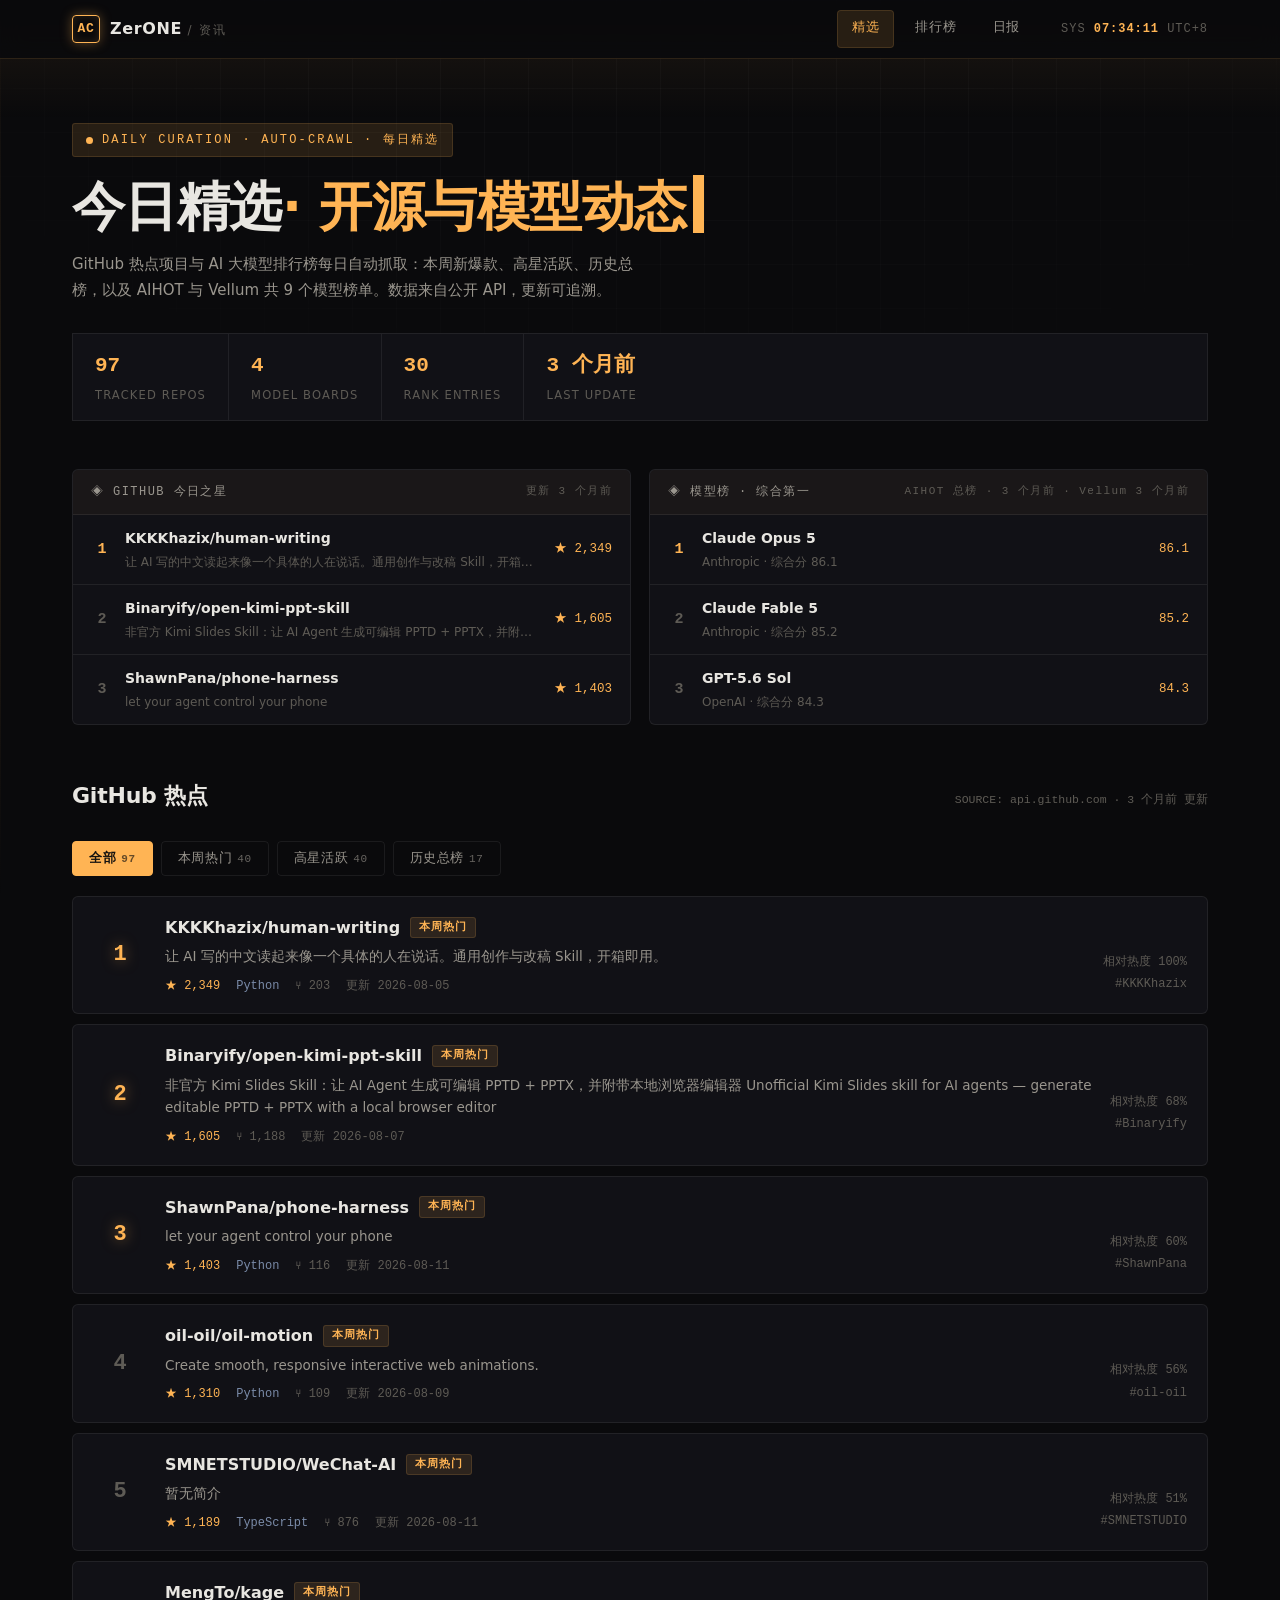
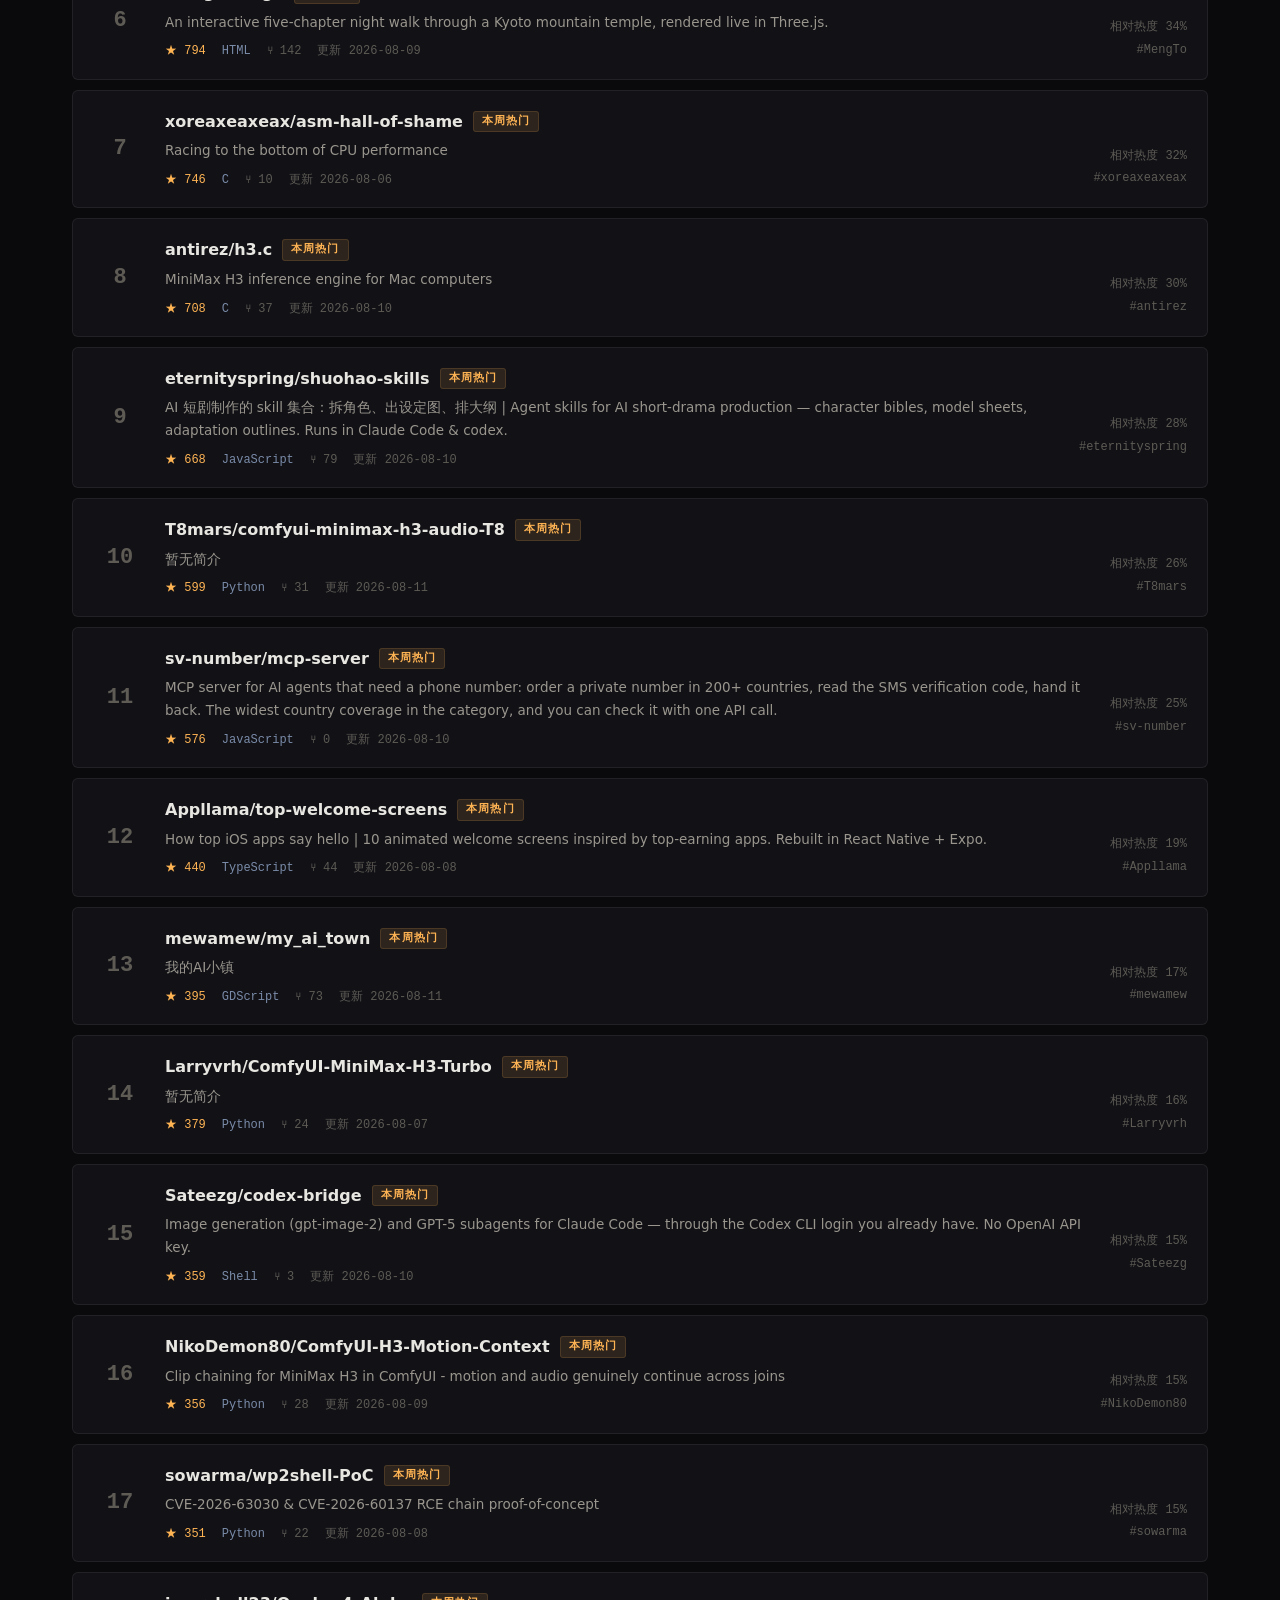
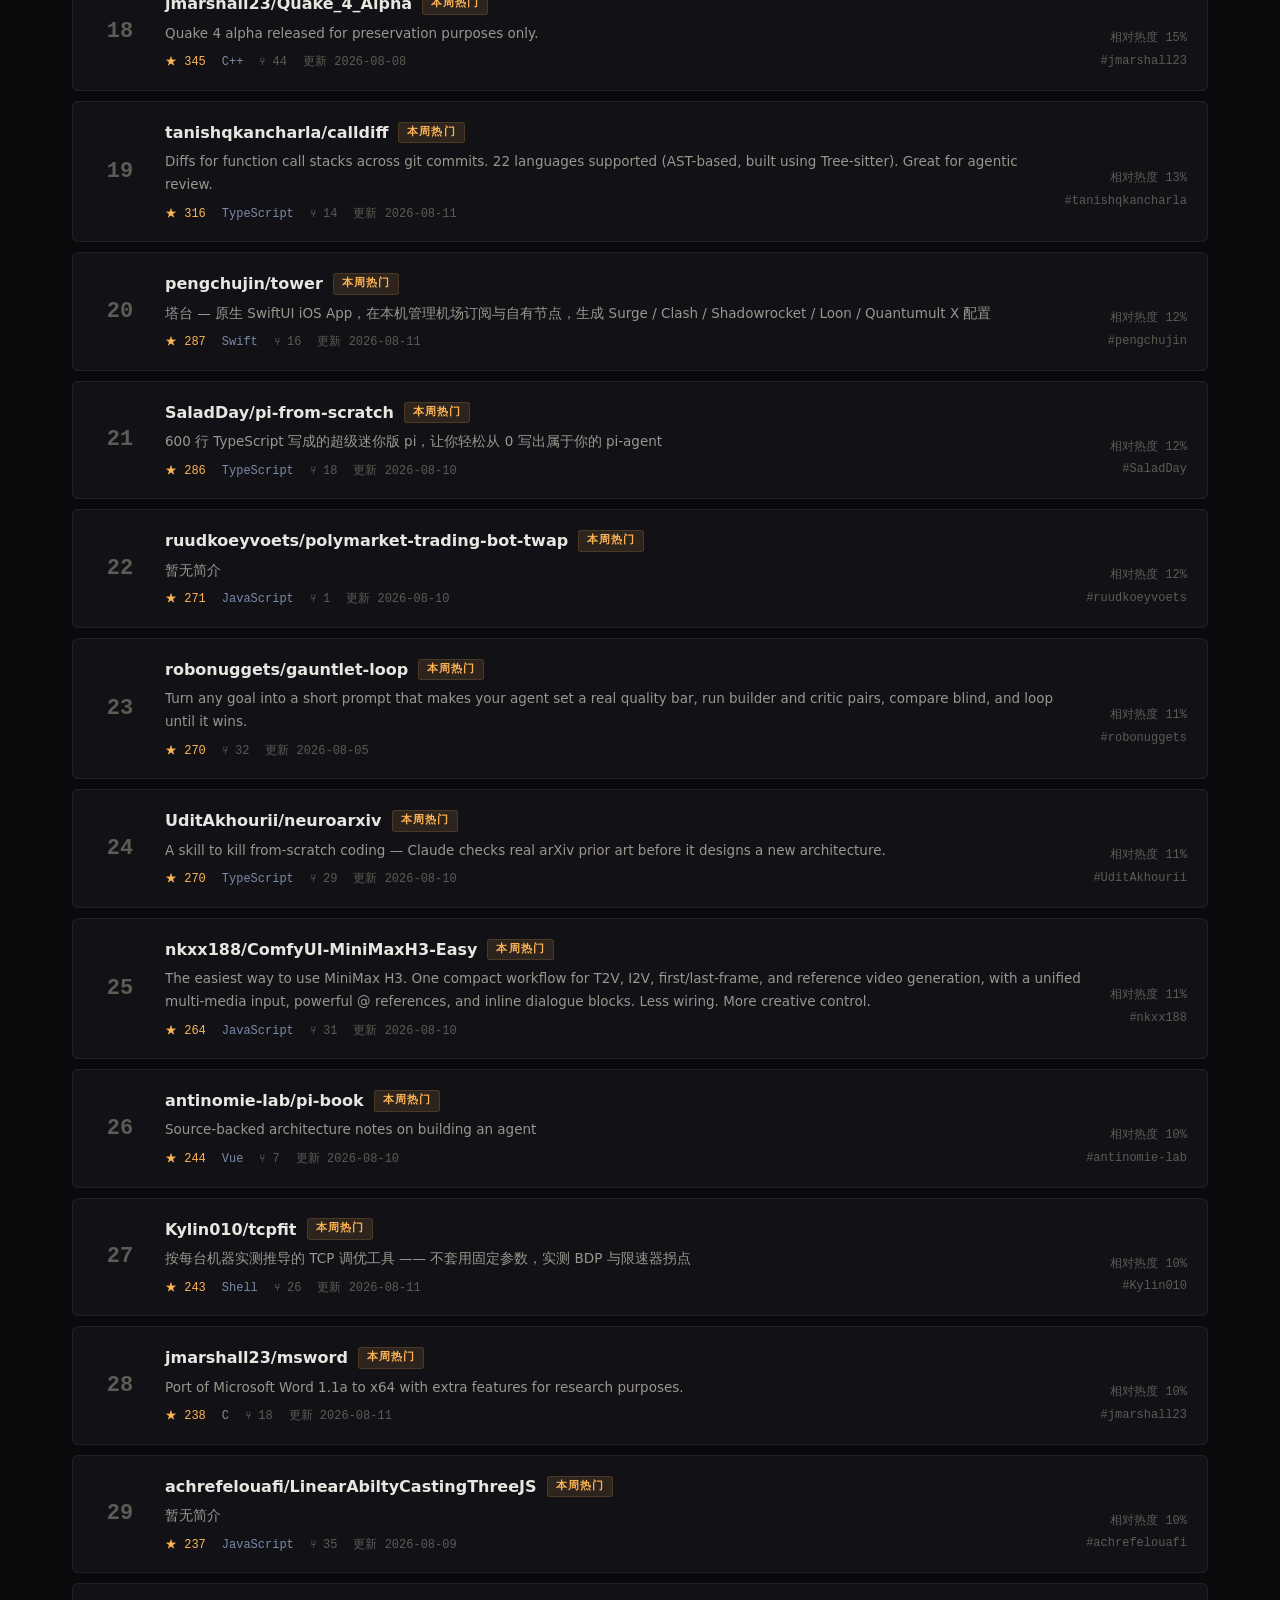
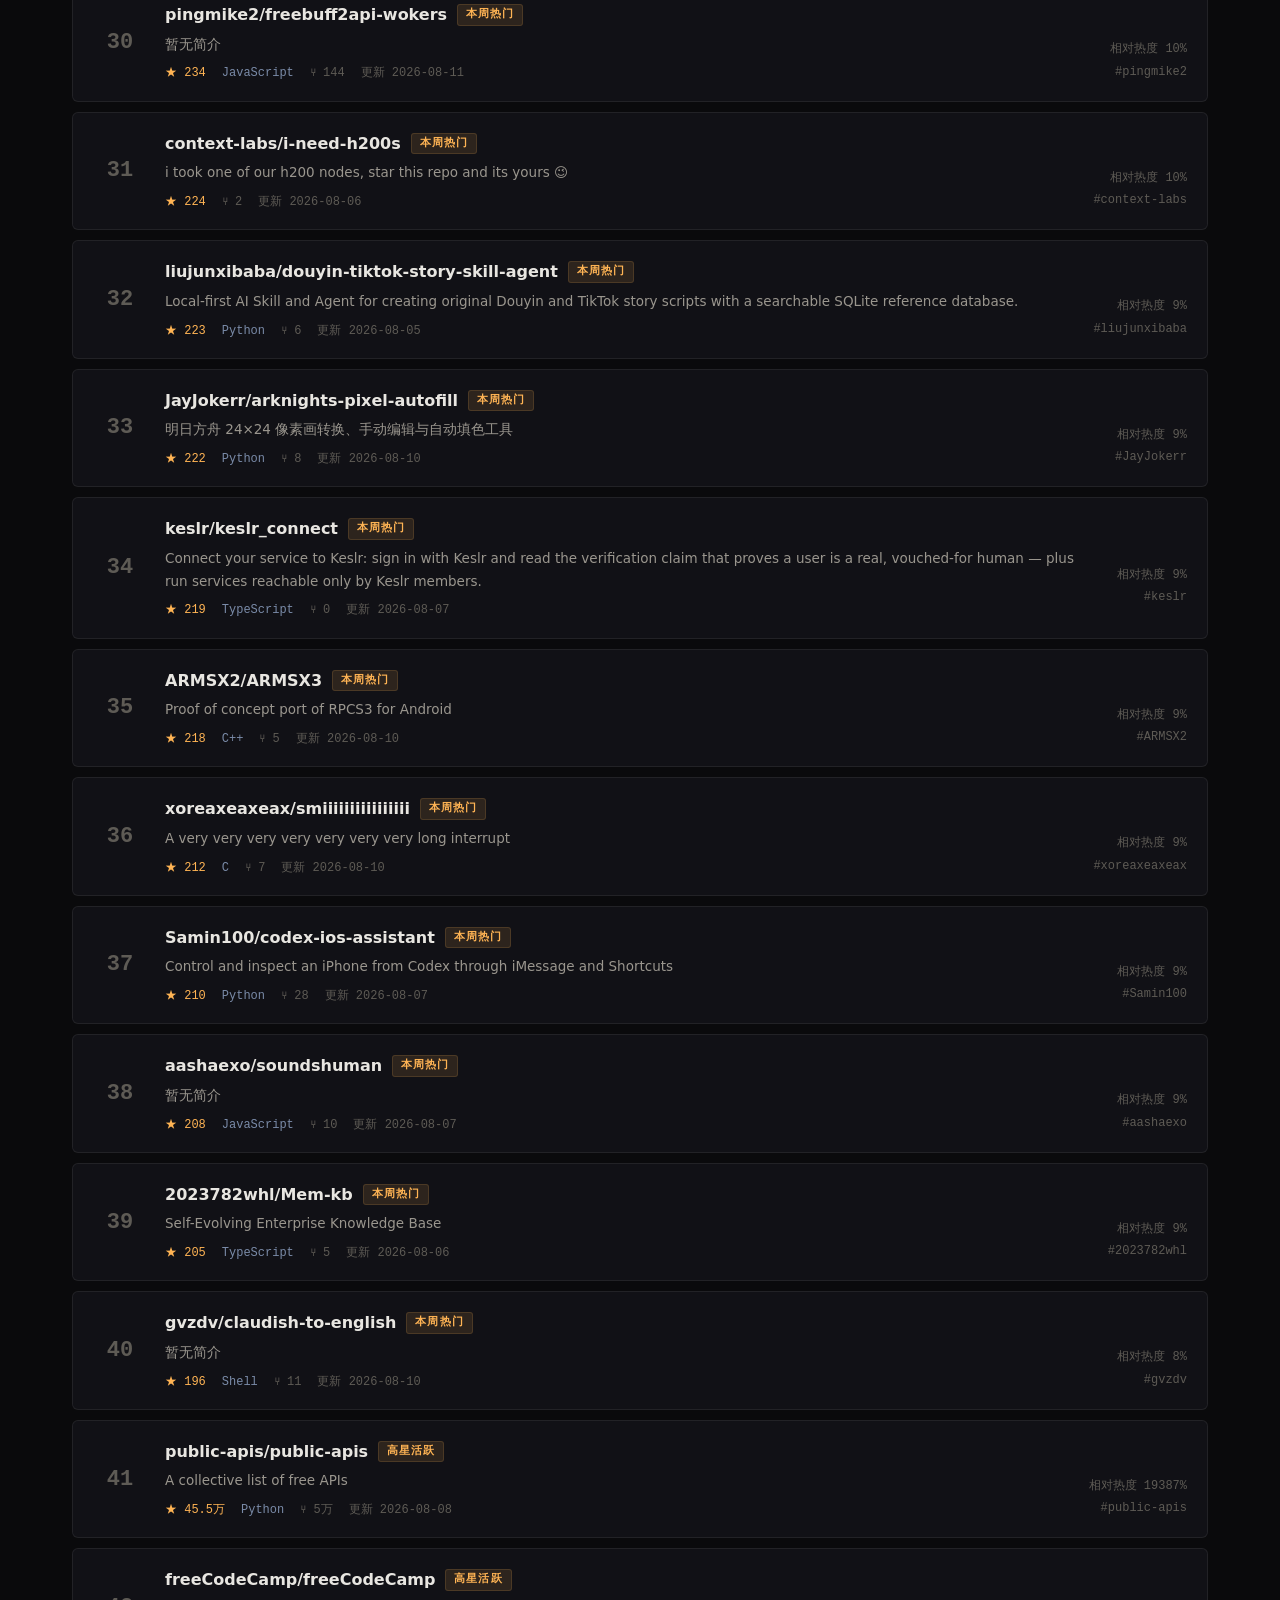
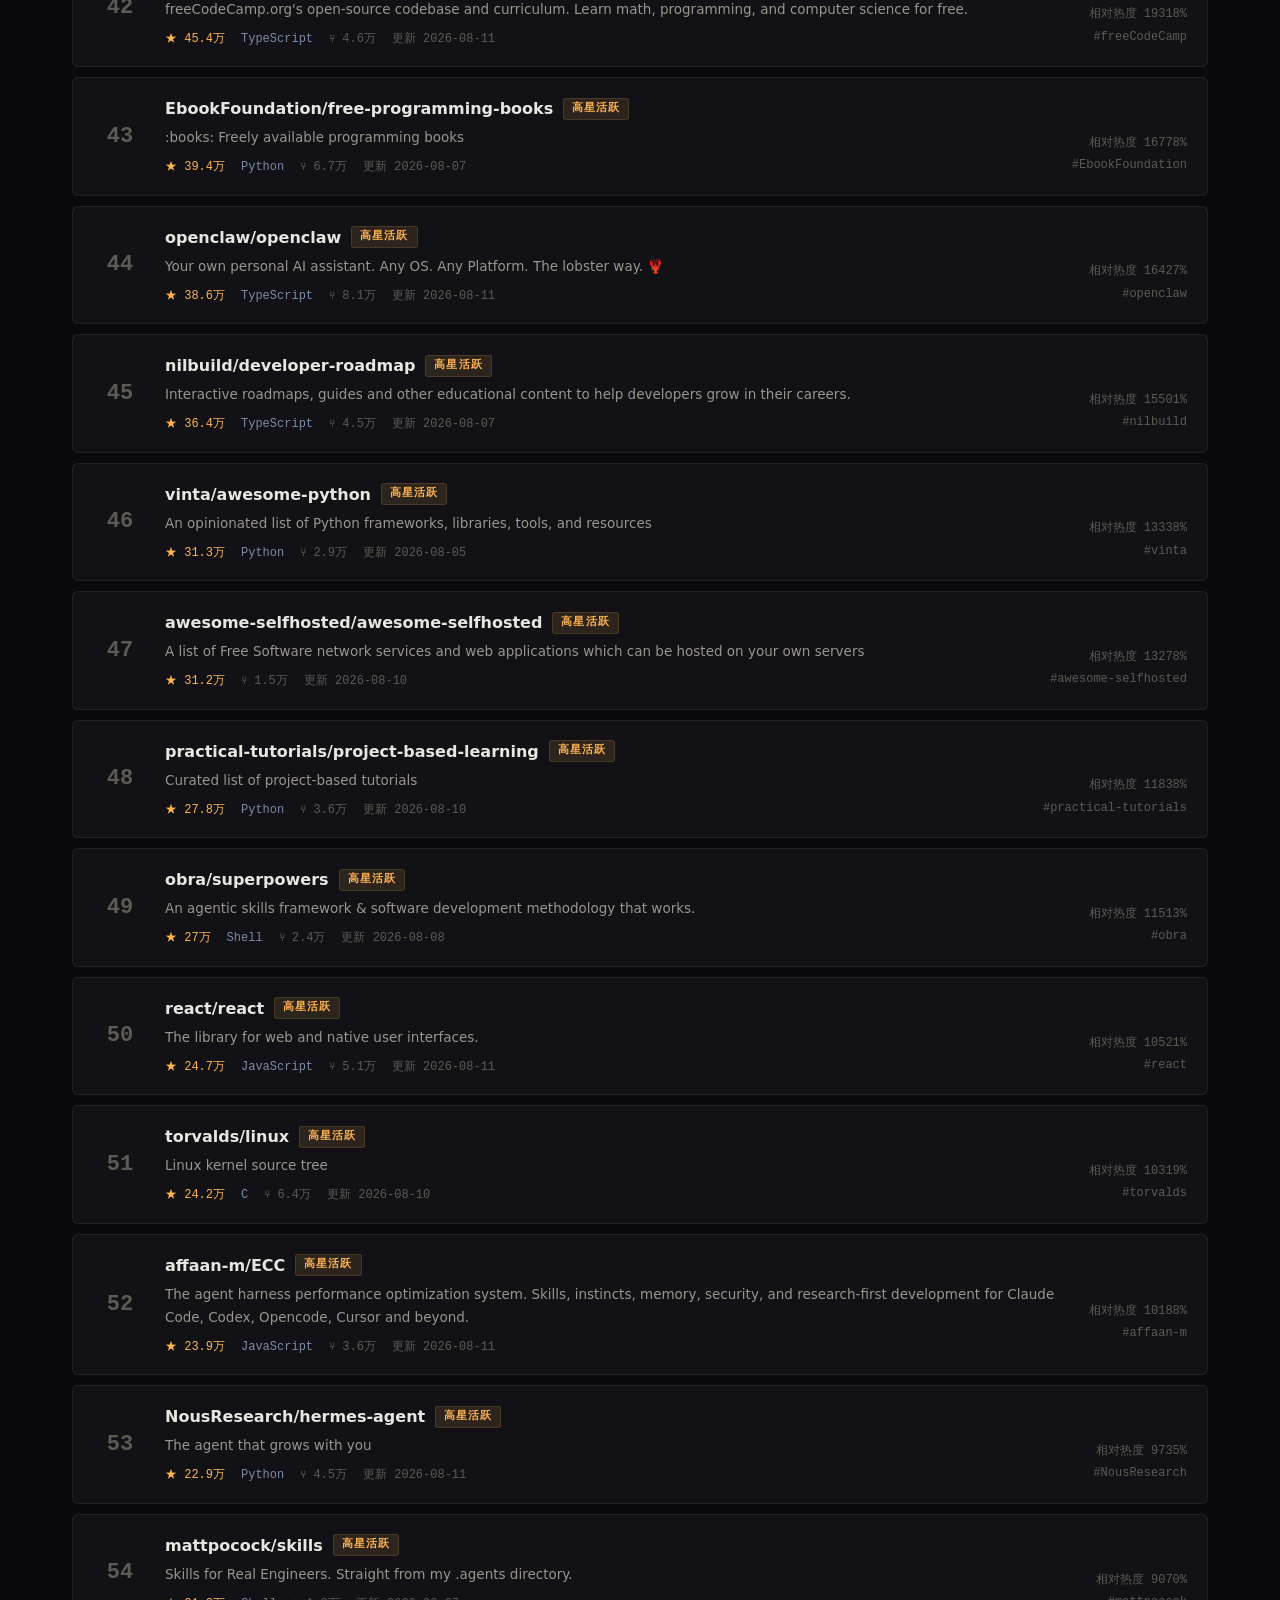
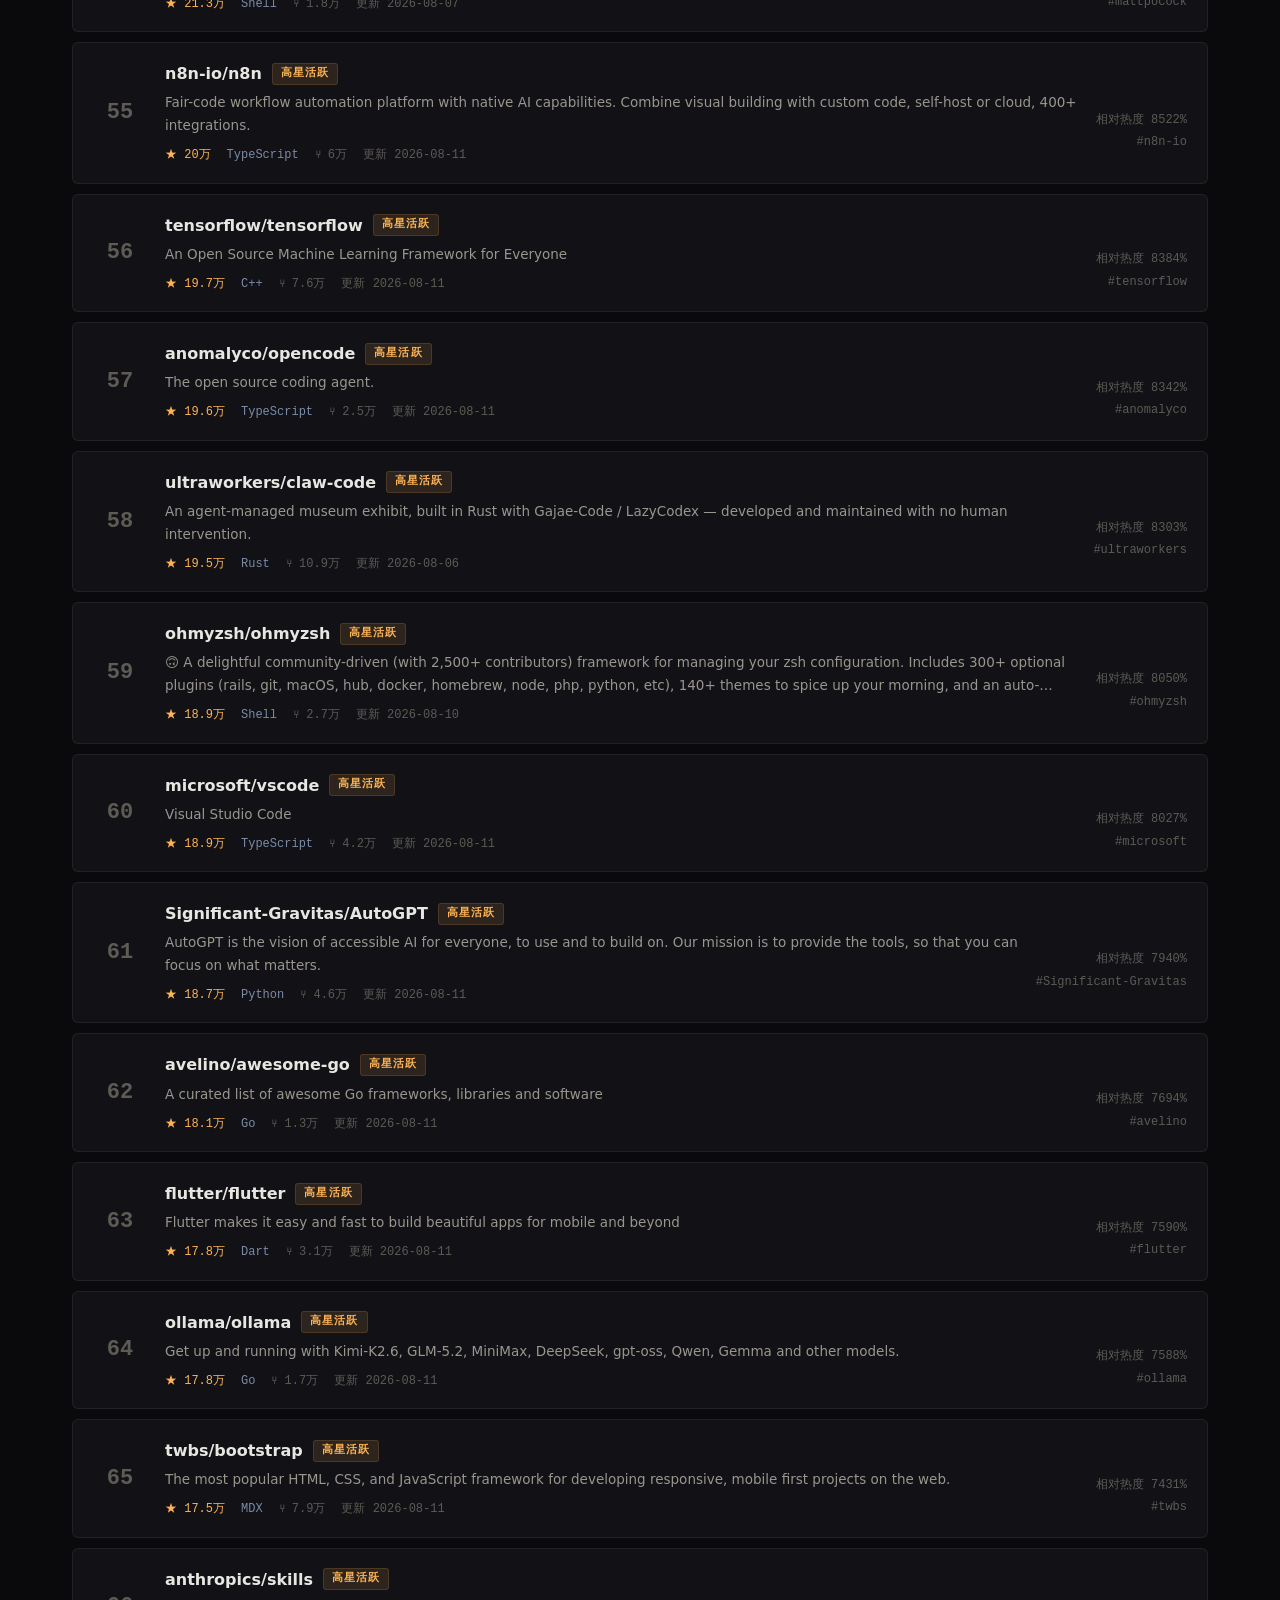
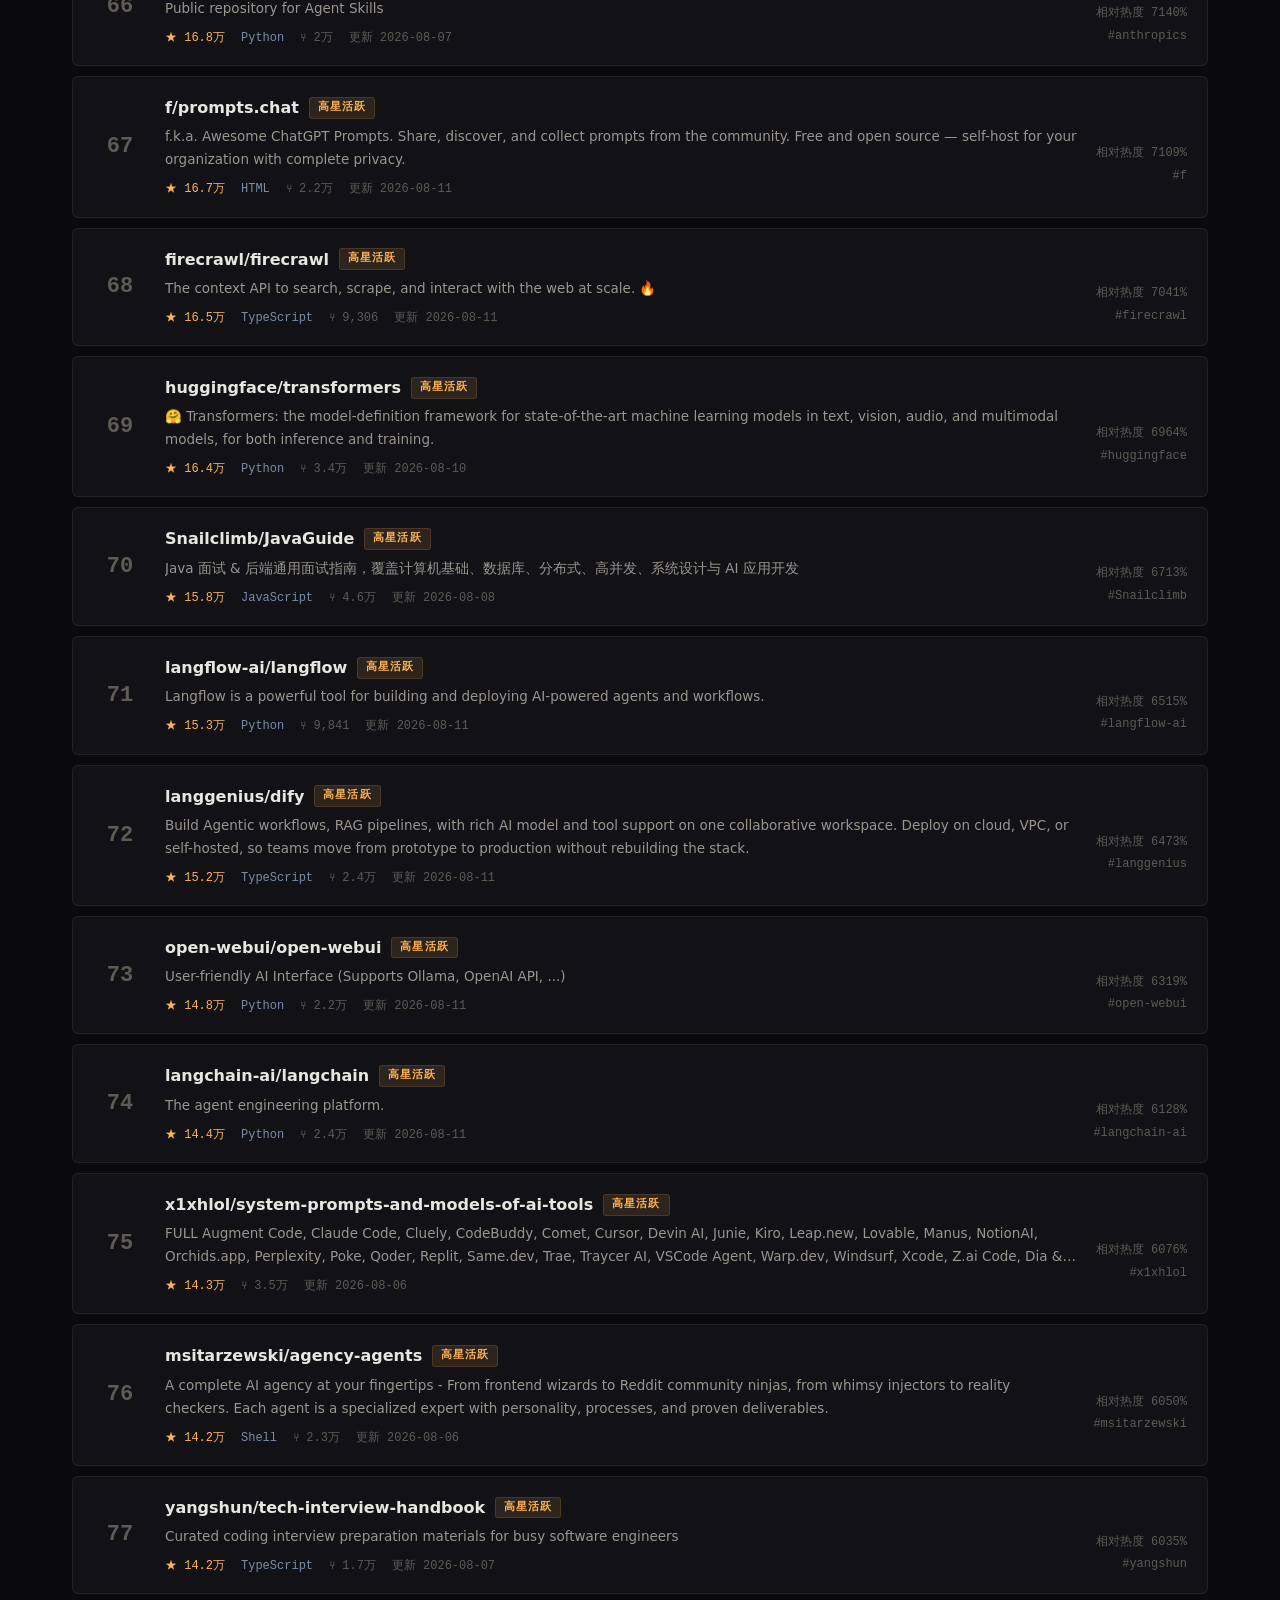
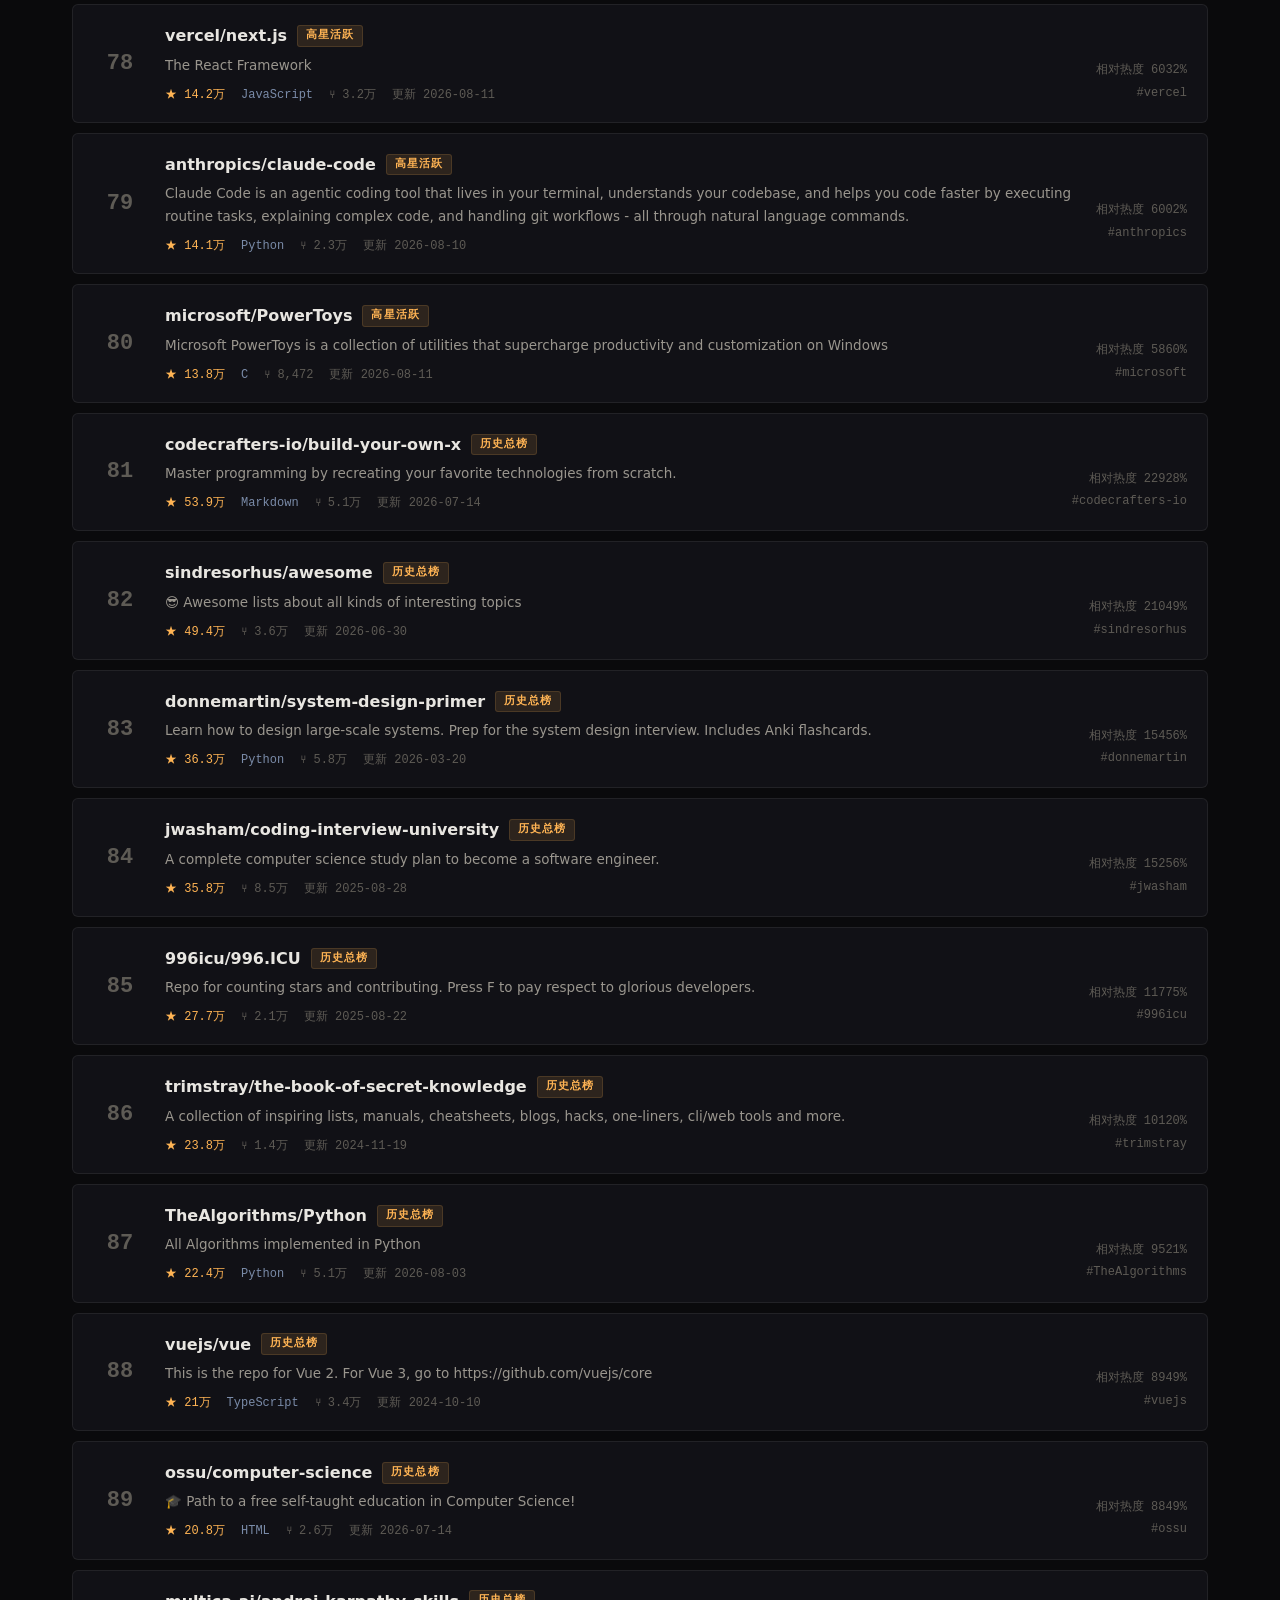
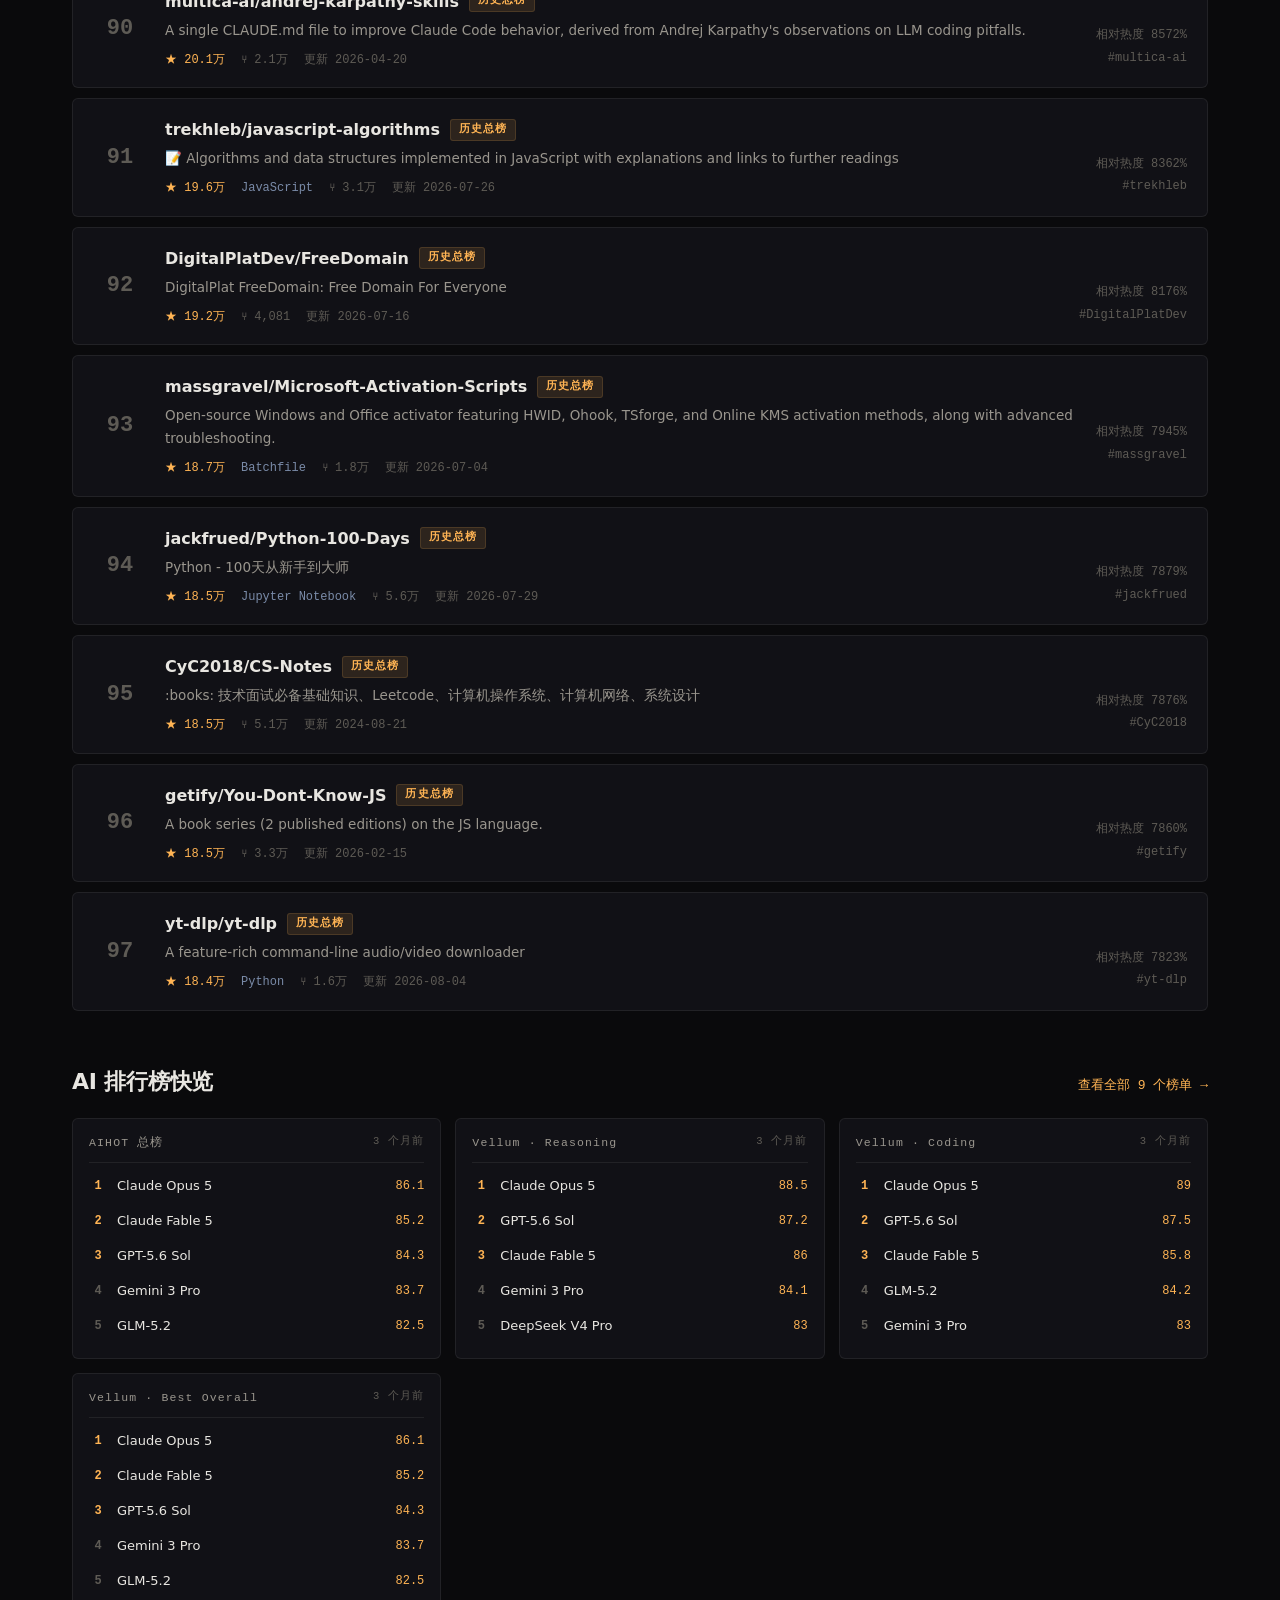
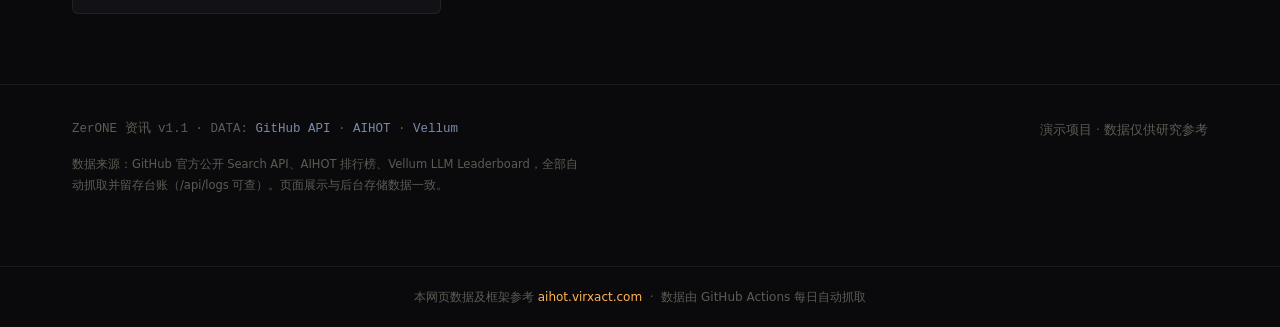
==== commit d8b602ef: "Rename to ZerONE + add footer" ====
--- a/index.html
+++ b/index.html
@@ -1,8 +1,8 @@
 <html lang="zh-CN"><head>
 <meta charset="UTF-8">
 <meta name="viewport" content="width=device-width, initial-scale=1.0">
-<meta name="description" content="Autoclaw资讯聚合：GitHub 热点项目与 AI 大模型排行榜每日自动抓取，精选今日最值得关注的开源项目与模型动态">
-<title>Autoclaw资讯 — 今日精选 · GitHub 热点与 AI 排行榜</title>
+<meta name="description" content="ZerONE 资讯聚合：GitHub 热点项目与 AI 大模型排行榜每日自动抓取，精选今日最值得关注的开源项目与模型动态">
+<title>ZerONE 资讯 — 今日精选 · GitHub 热点与 AI 排行榜</title>
 <link rel="icon" href="data:image/svg+xml,%3Csvg xmlns='http://www.w3.org/2000/svg' viewBox='0 0 32 32'%3E%3Crect width='32' height='32' rx='4' fill='%230A0A0C' stroke='%23FFB454'/%3E%3Ctext x='16' y='22' font-size='15' text-anchor='middle' fill='%23FFB454' font-family='monospace'%3EAC%3C/text%3E%3C/svg%3E">
 <link rel="stylesheet" href="css/style.css">
 </head>
@@ -15,7 +15,7 @@
   <div class="container hud-inner">
     <a class="hud-logo" href="index.html">
       <span class="hud-mark">AC</span>
-      <span>Autoclaw<small>&nbsp;/ 资讯</small></span>
+      <span>ZerONE<small>&nbsp;/ 资讯</small></span>
     </a>
     <nav class="hud-nav">
       <a href="index.html" class="active">精选</a>
@@ -79,7 +79,7 @@
 <footer class="footer">
   <div class="container">
     <div class="foot-inner">
-      <span class="mono">Autoclaw资讯 v1.1 · DATA: <a href="https://api.github.com" target="_blank" rel="noopener">GitHub API</a> · <a href="https://aihot.virxact.com/leaderboard" target="_blank" rel="noopener">AIHOT</a> · <a href="https://www.vellum.ai/llm-leaderboard" target="_blank" rel="noopener">Vellum</a></span>
+      <span class="mono">ZerONE 资讯 v1.1 · DATA: <a href="https://api.github.com" target="_blank" rel="noopener">GitHub API</a> · <a href="https://aihot.virxact.com/leaderboard" target="_blank" rel="noopener">AIHOT</a> · <a href="https://www.vellum.ai/llm-leaderboard" target="_blank" rel="noopener">Vellum</a></span>
       <span>演示项目 · 数据仅供研究参考</span>
     </div>
     <p class="foot-note">数据来源：GitHub 官方公开 Search API、AIHOT 排行榜、Vellum LLM Leaderboard，全部自动抓取并留存台账（/api/logs 可查）。页面展示与后台存储数据一致。</p>
@@ -209,4 +209,10 @@
 
 
 
+
+<!-- 页脚 -->
+<footer style="text-align:center;padding:20px 10px;margin-top:30px;border-top:1px solid rgba(255,255,255,.07);font-size:12px;color:#5E5B55">
+  本网页数据及框架参考 <a href="https://aihot.virxact.com/" target="_blank" rel="noopener" style="color:#FFB454;text-decoration:none">aihot.virxact.com</a>
+  &nbsp;·&nbsp; 数据由 GitHub Actions 每日自动抓取
+</footer>
 </body></html>
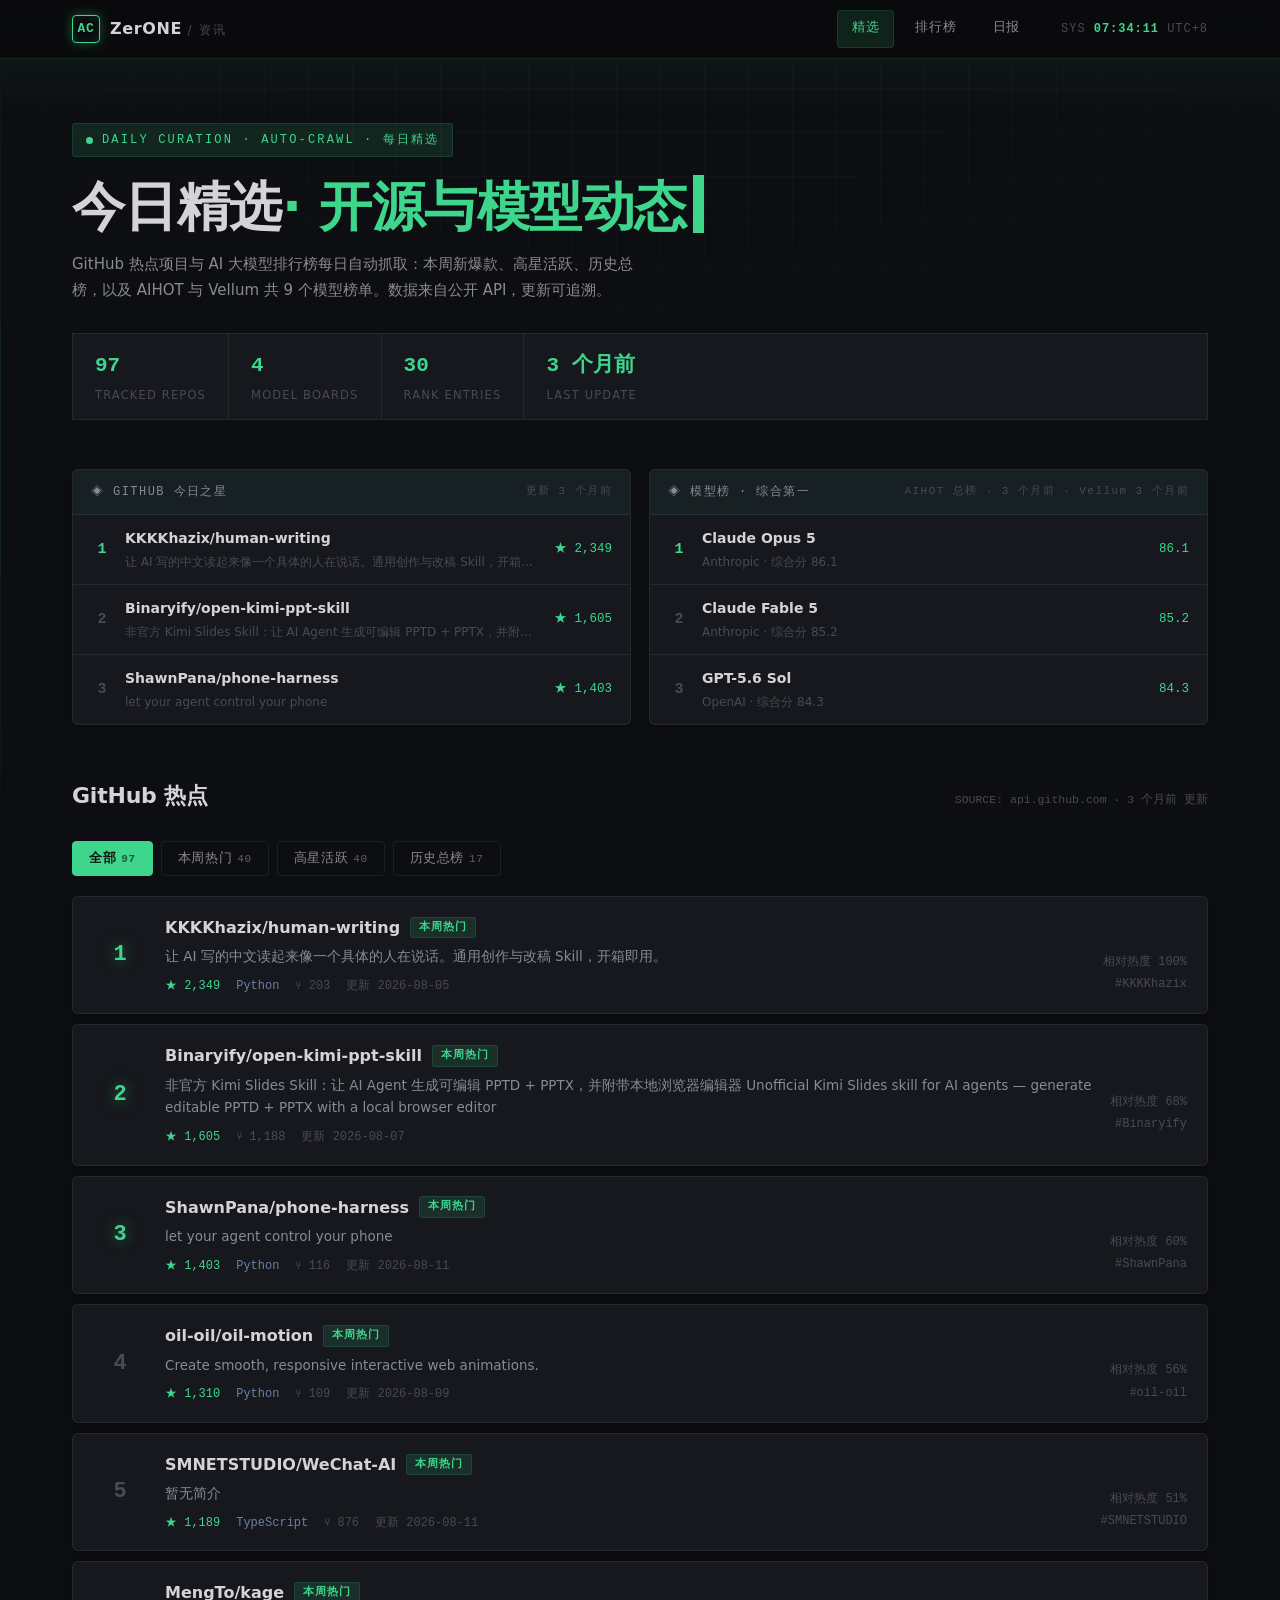
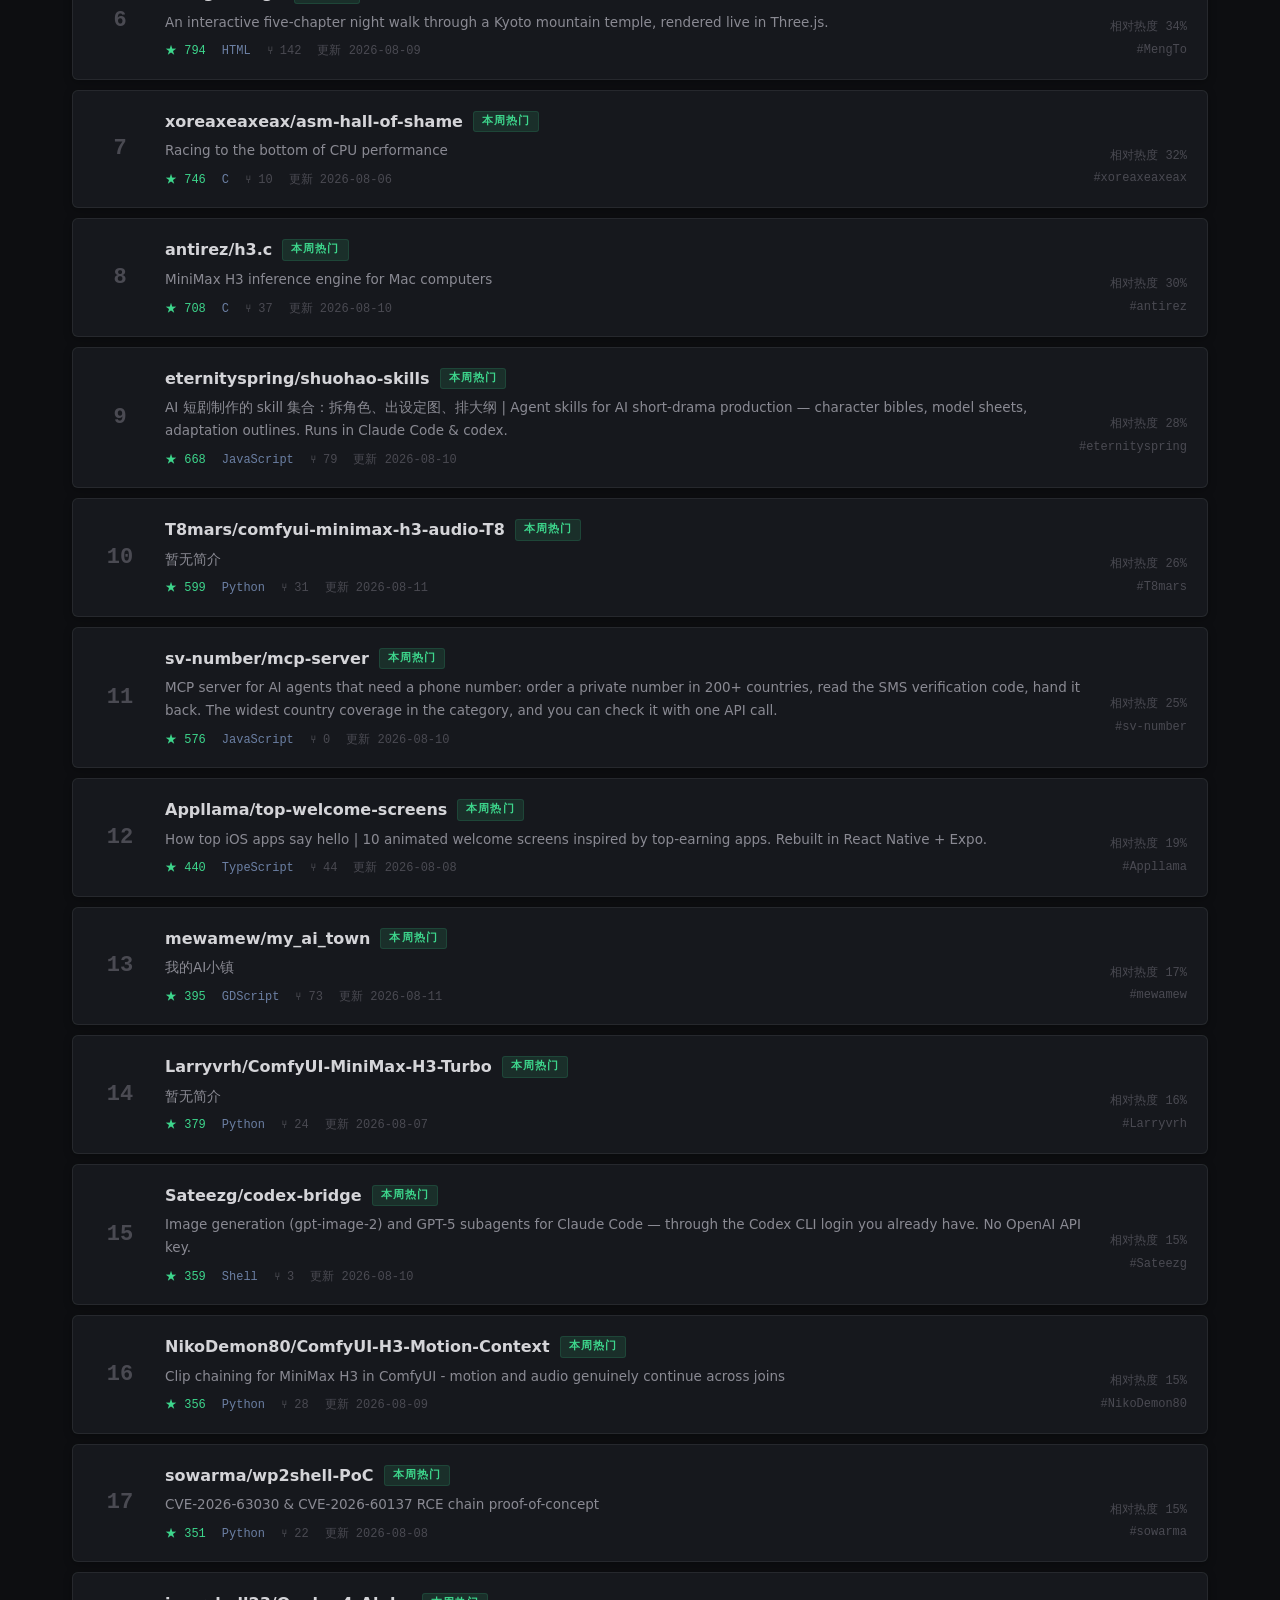
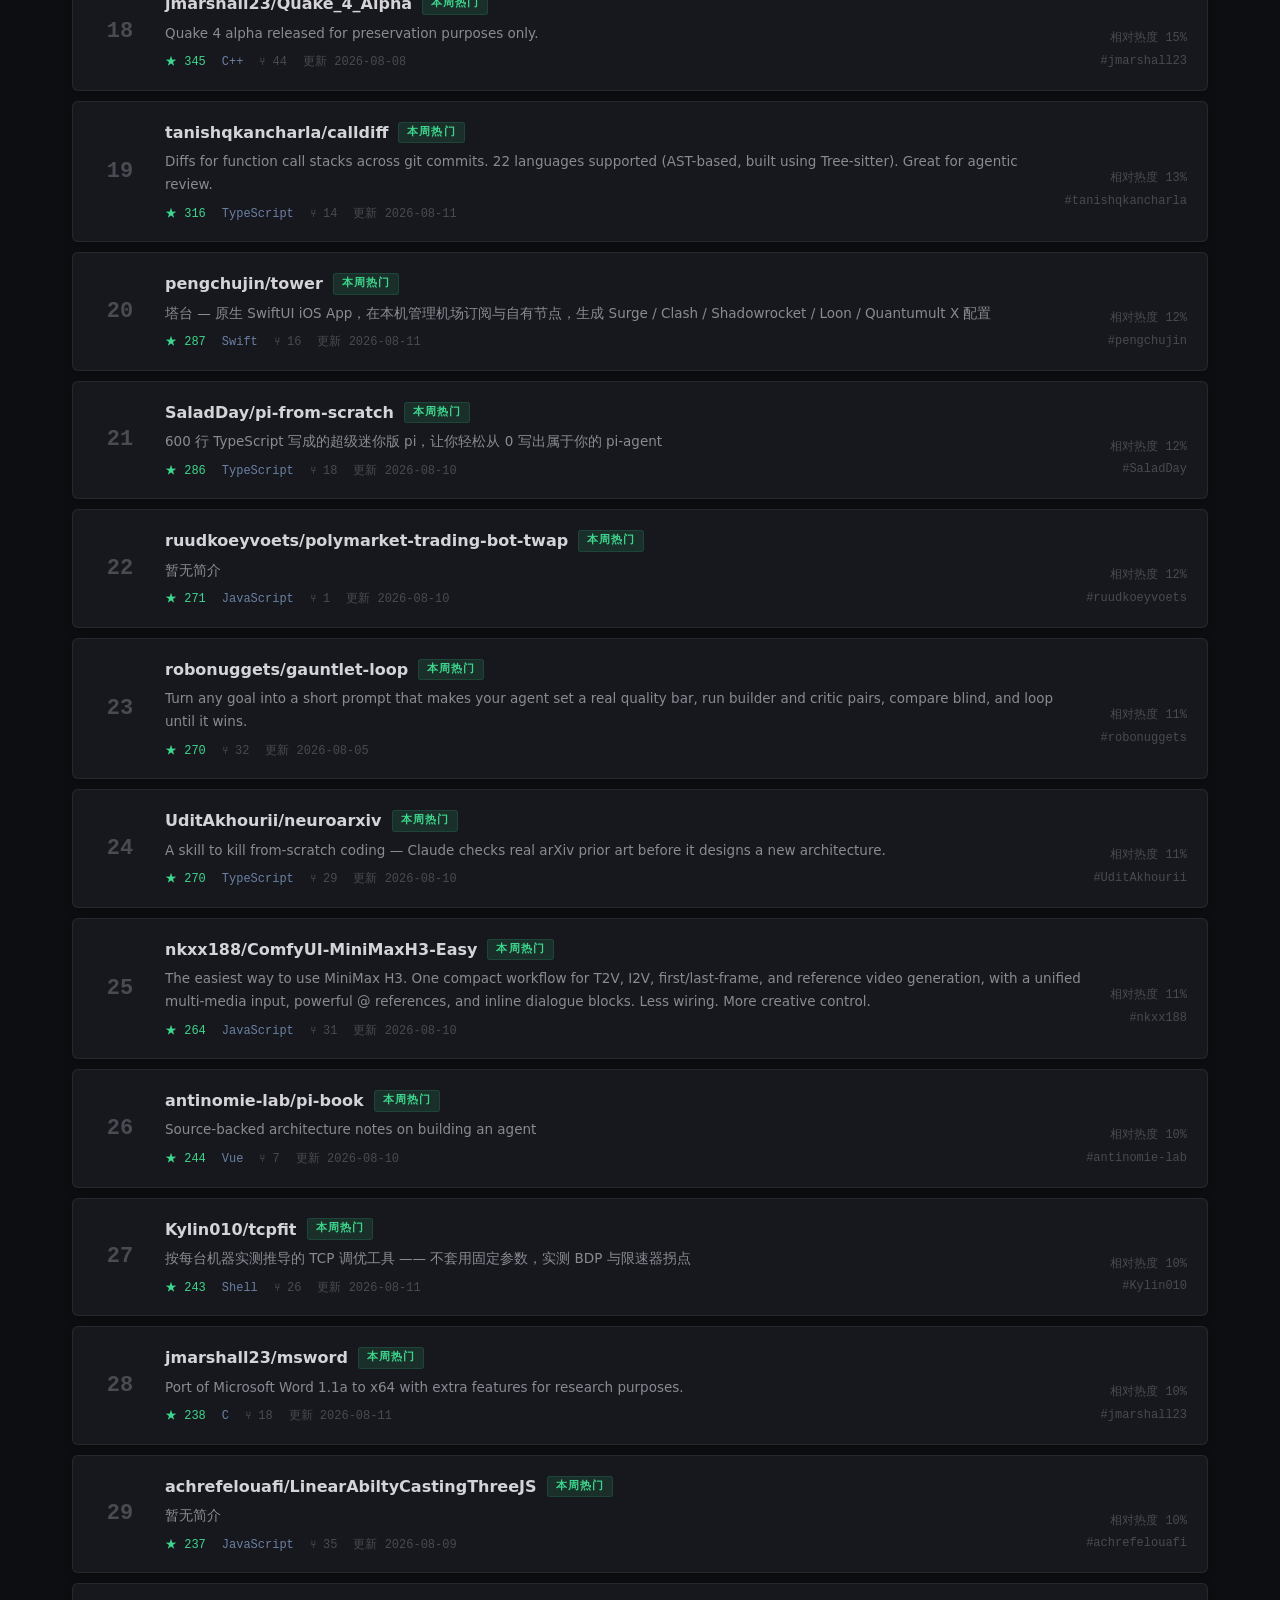
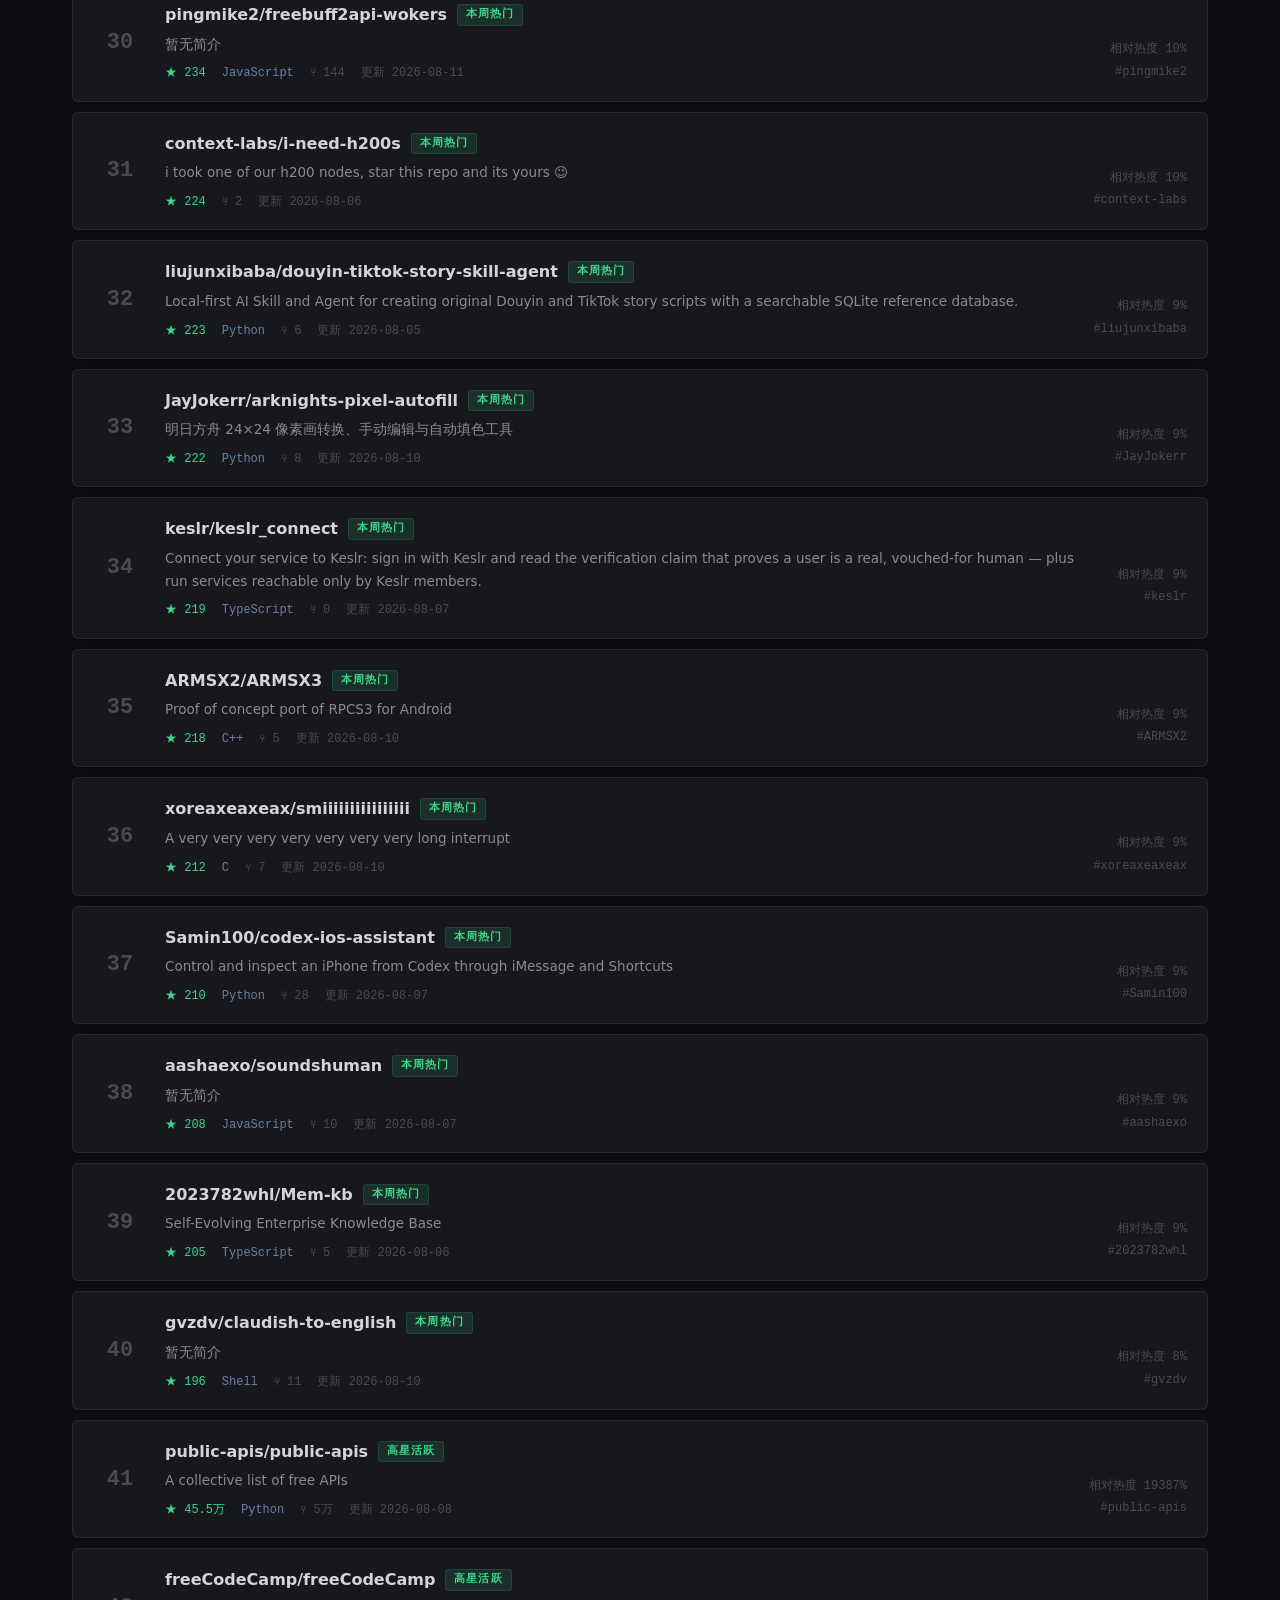
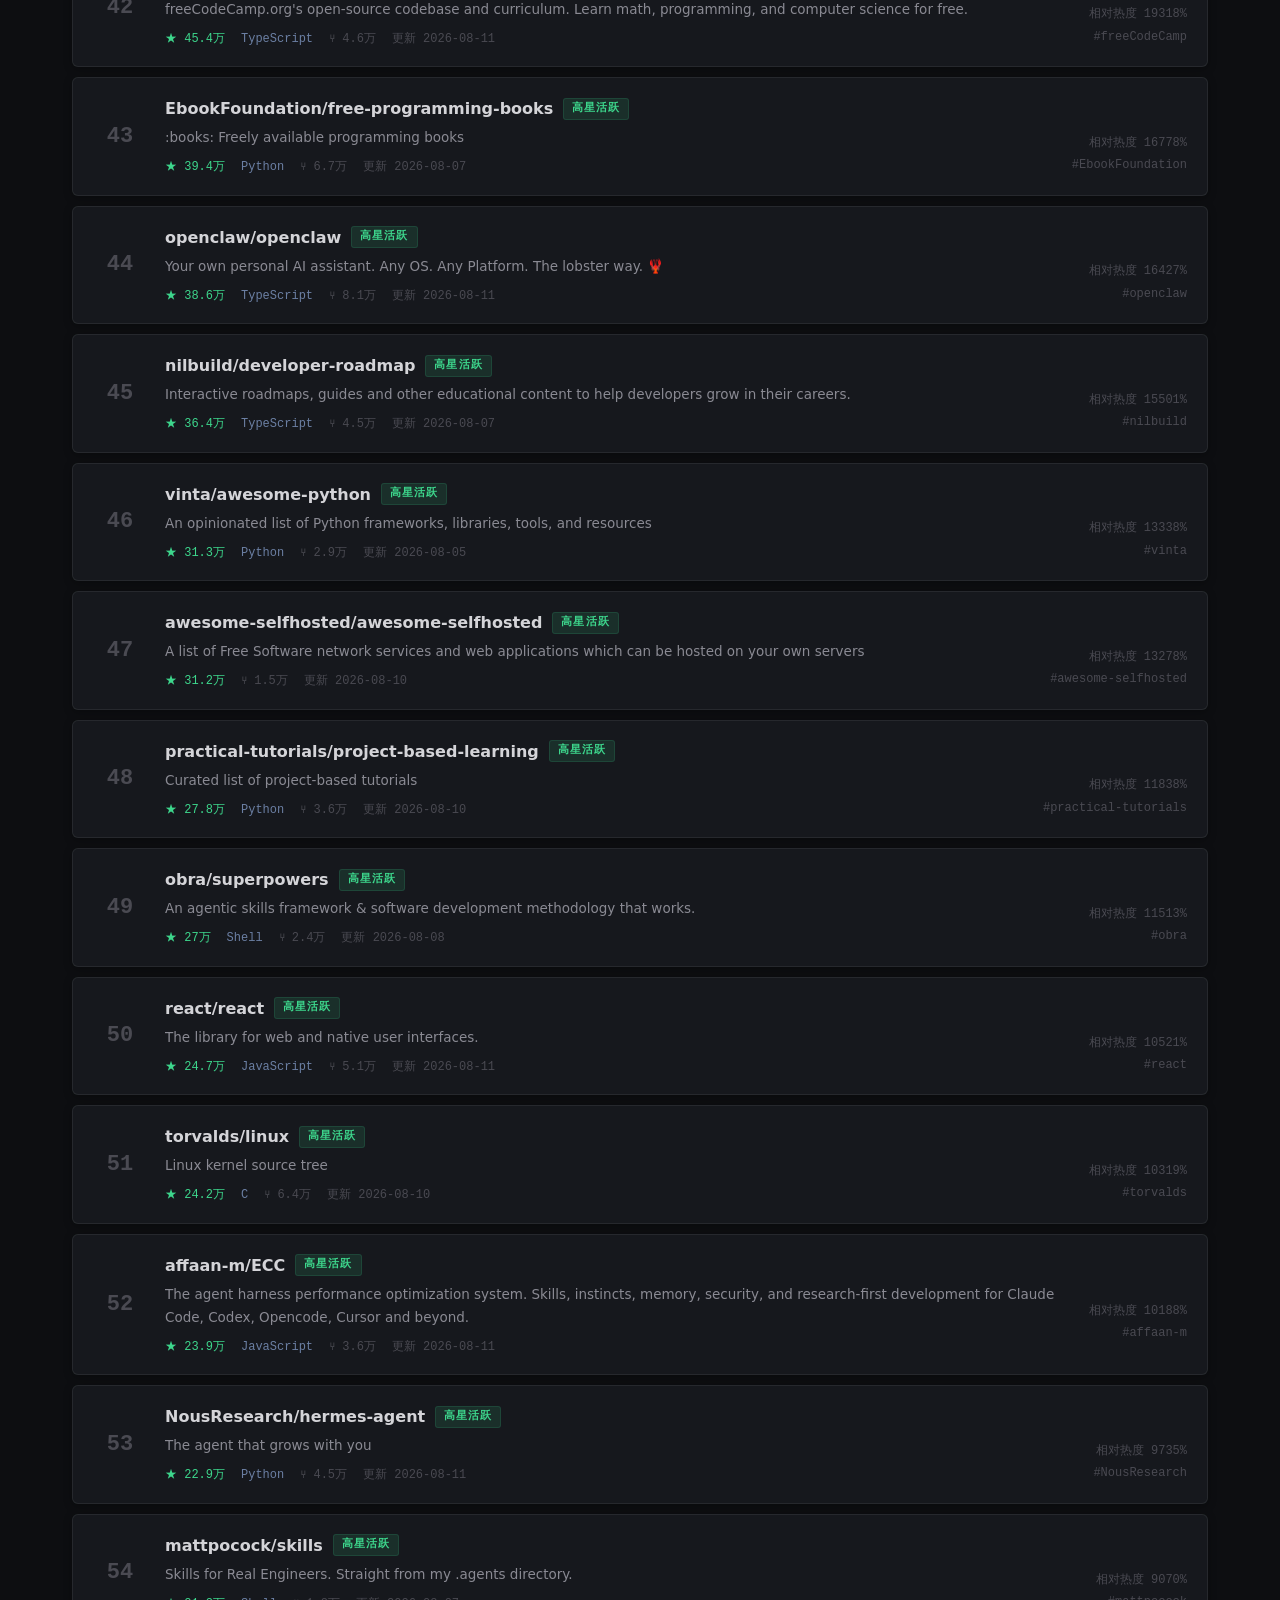
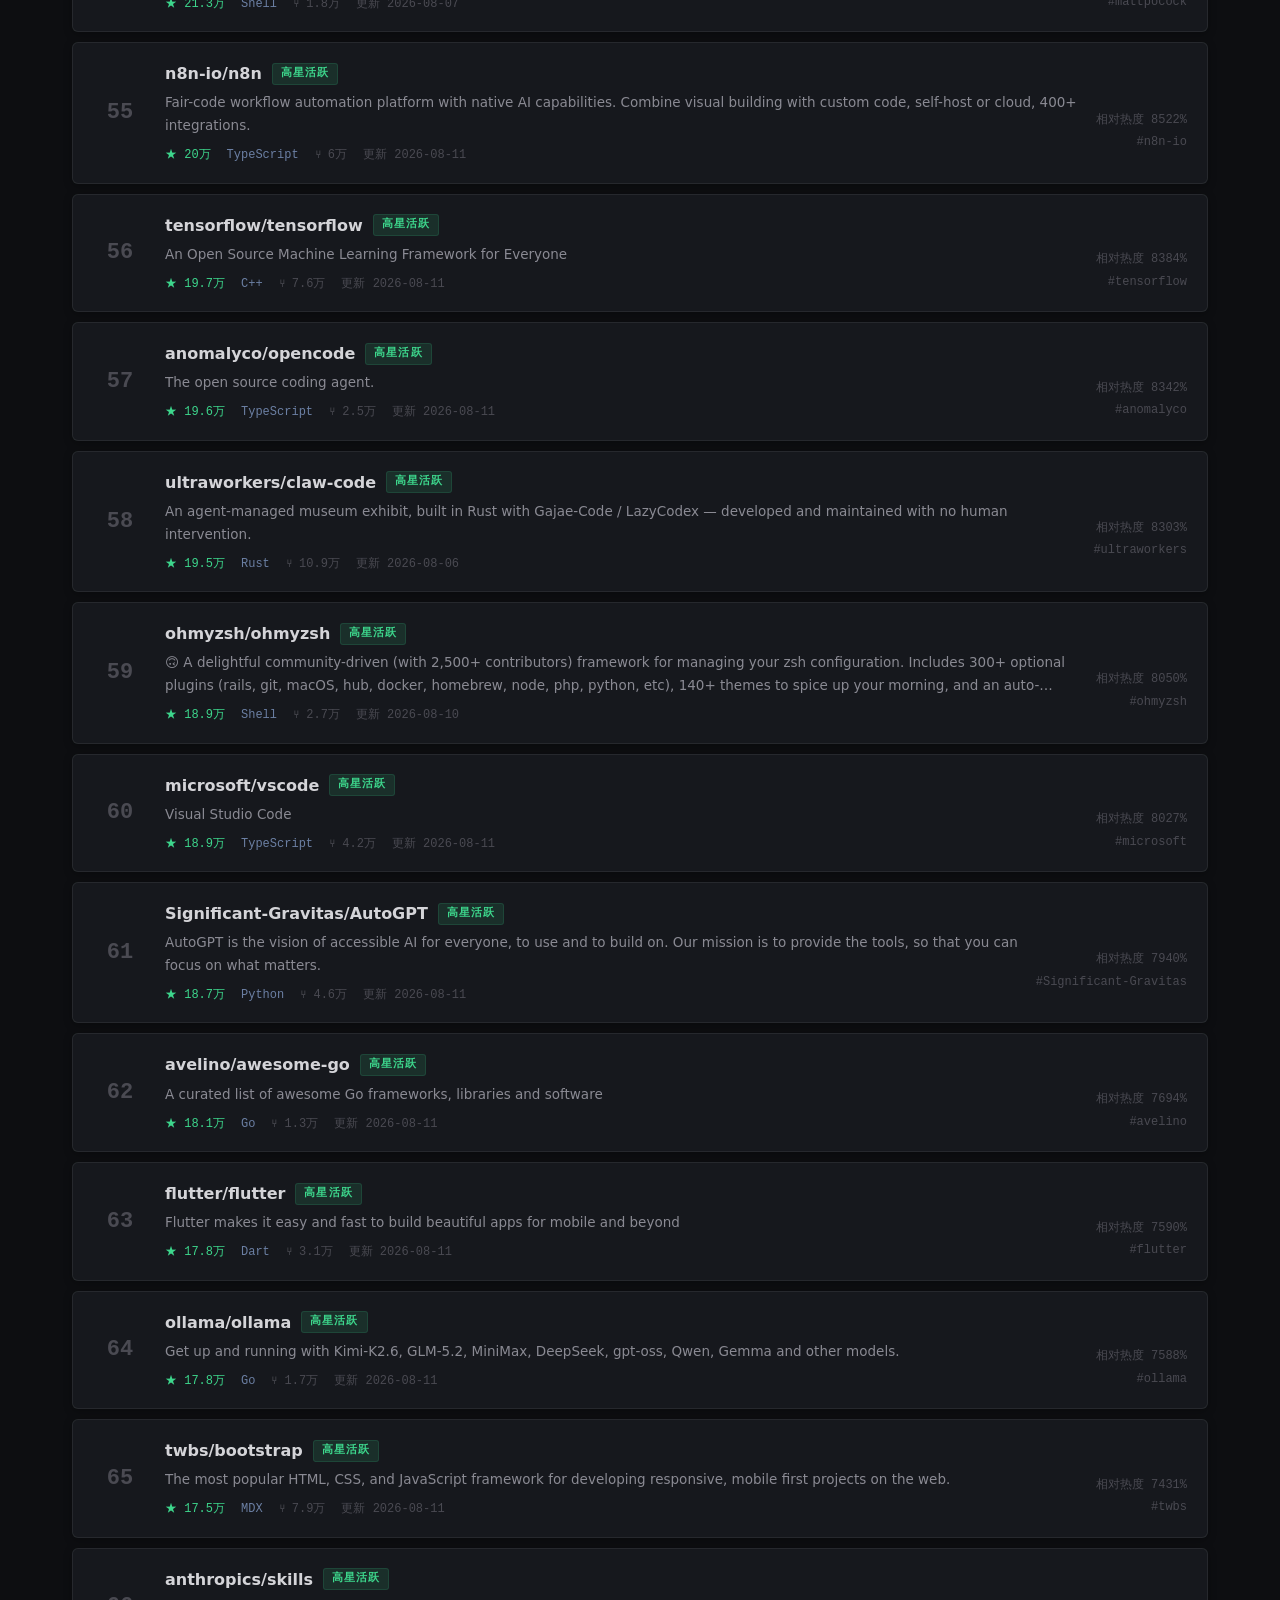
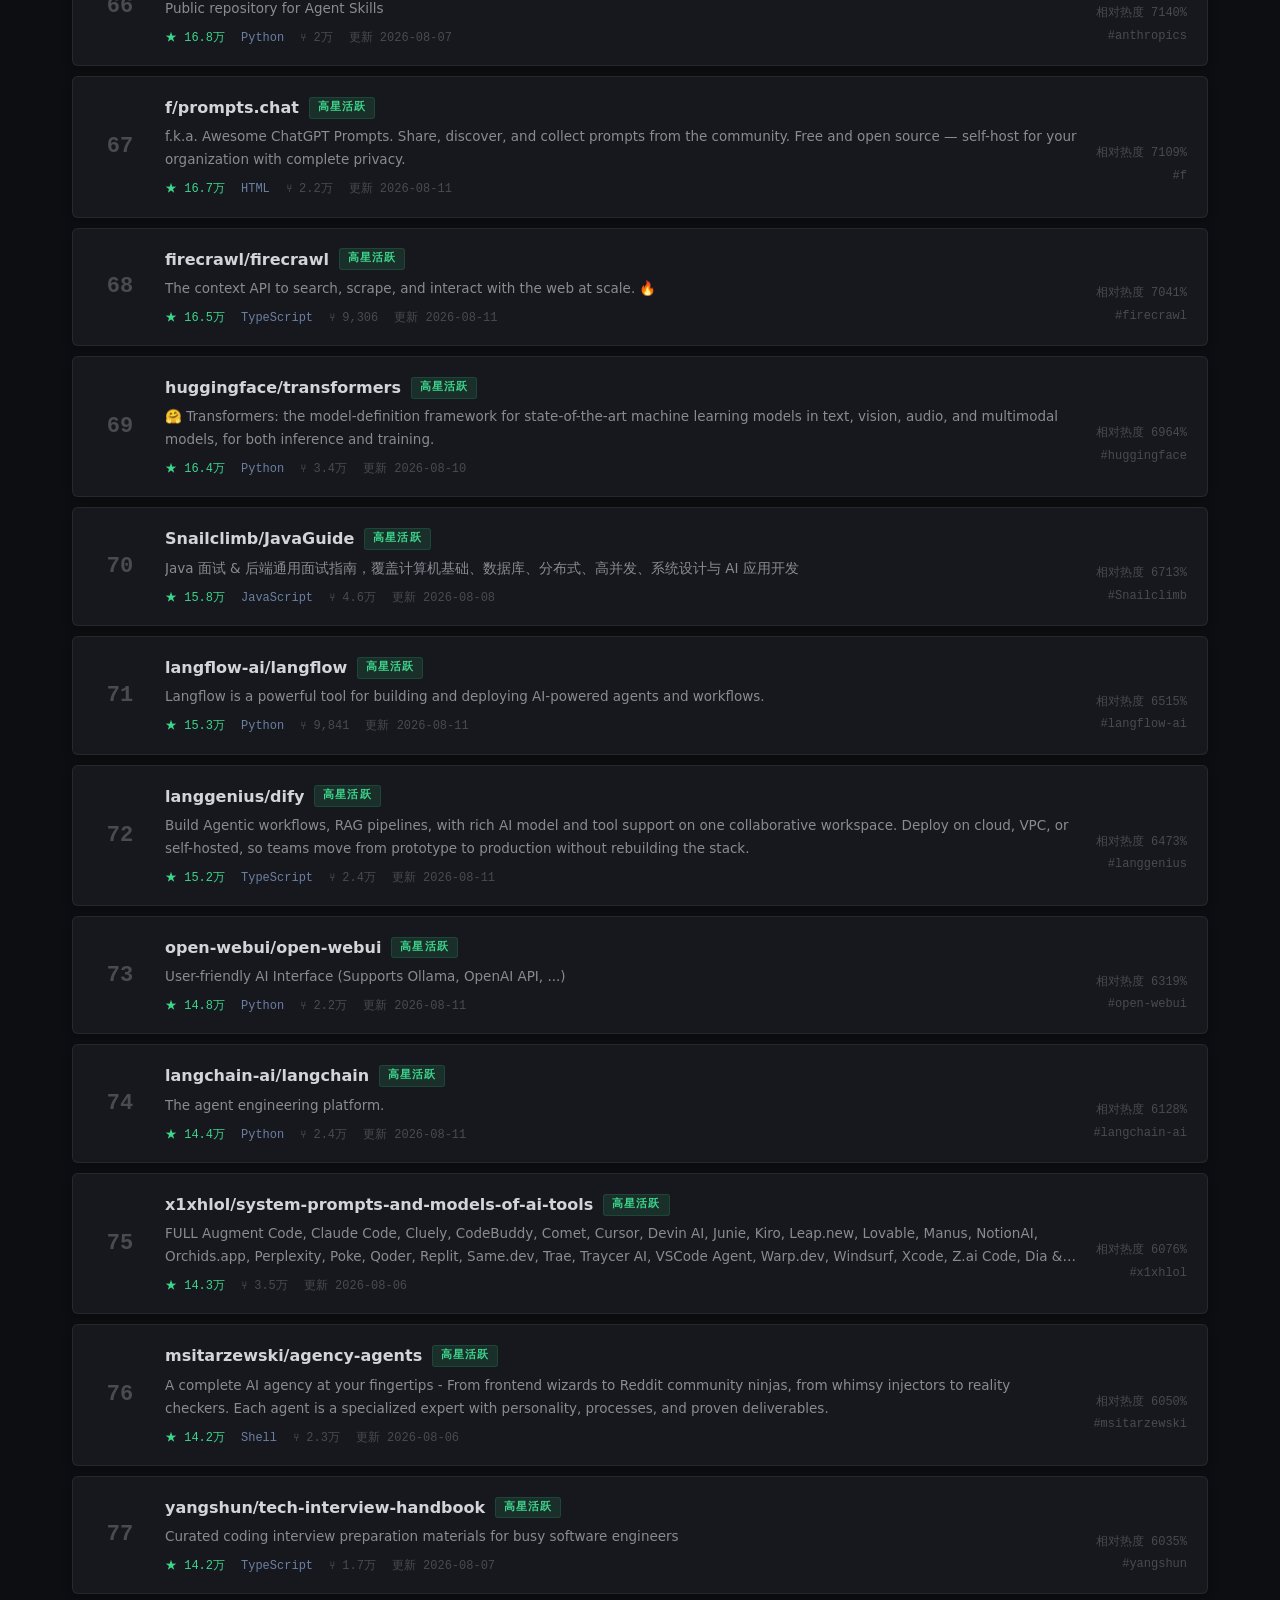
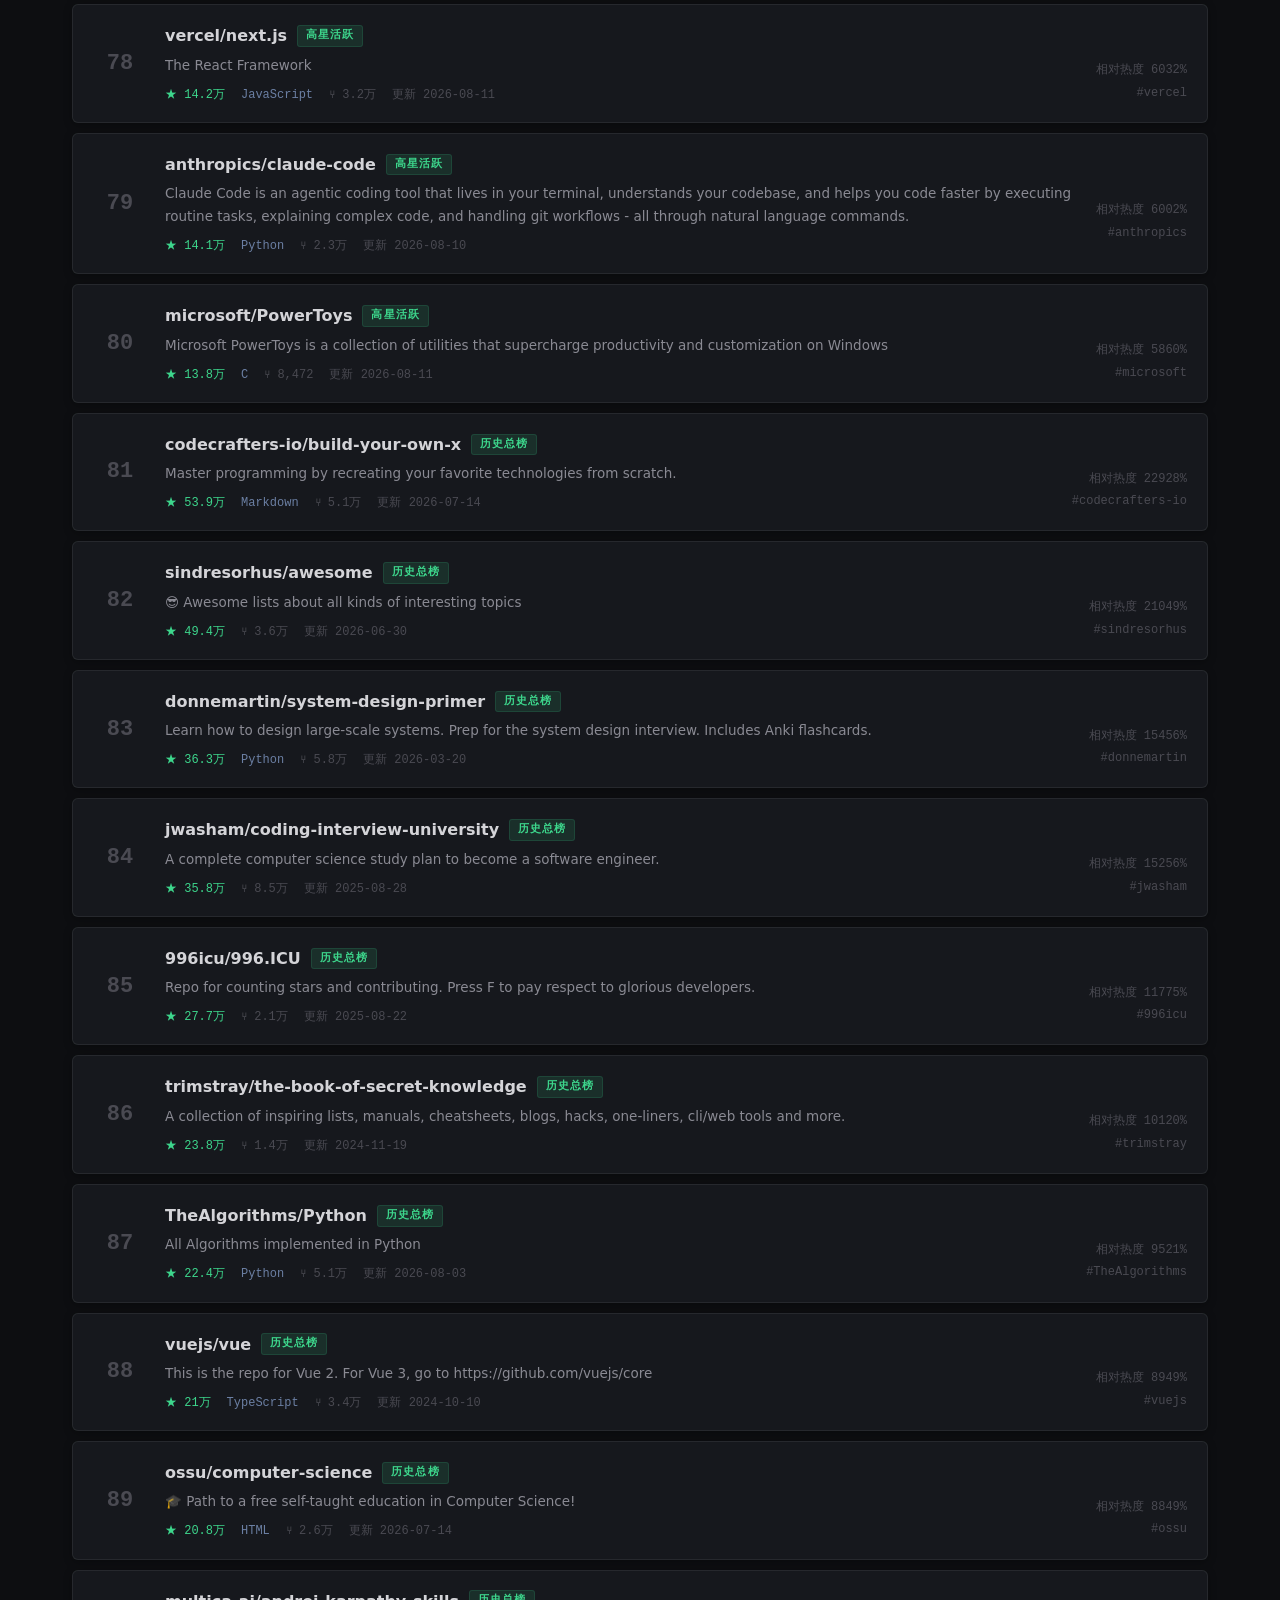
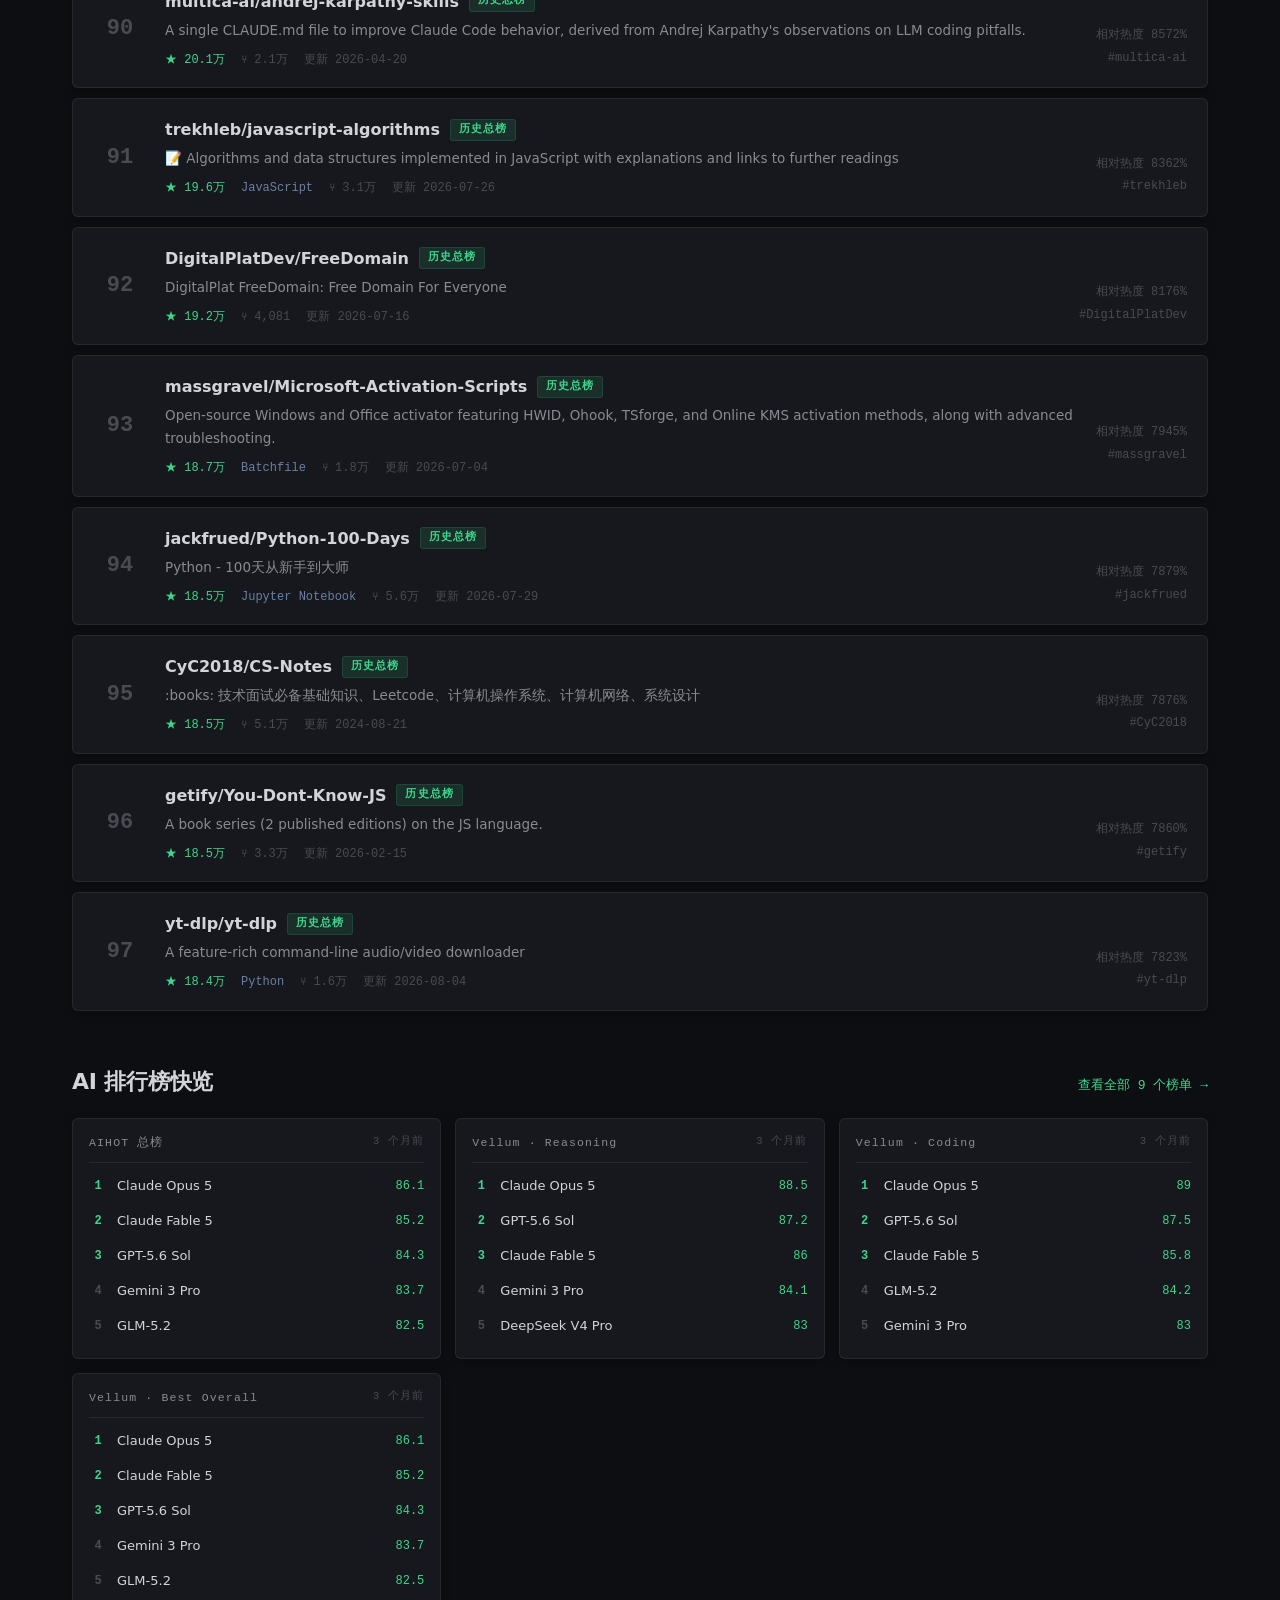
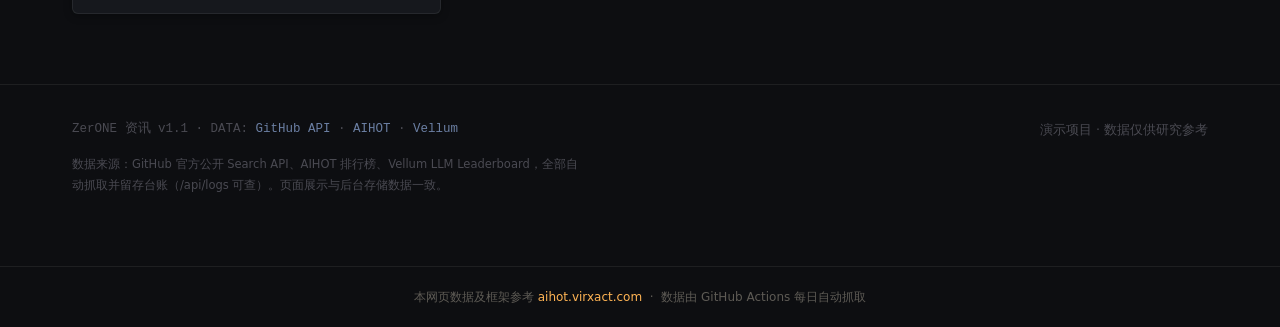
==== commit 5c6cd611: "🎨 换装: 翡翠绿配色+自定义01 Favicon+去AI渐变" ====
--- a/index.html
+++ b/index.html
@@ -3,7 +3,7 @@
 <meta name="viewport" content="width=device-width, initial-scale=1.0">
 <meta name="description" content="ZerONE 资讯聚合：GitHub 热点项目与 AI 大模型排行榜每日自动抓取，精选今日最值得关注的开源项目与模型动态">
 <title>ZerONE 资讯 — 今日精选 · GitHub 热点与 AI 排行榜</title>
-<link rel="icon" href="data:image/svg+xml,%3Csvg xmlns='http://www.w3.org/2000/svg' viewBox='0 0 32 32'%3E%3Crect width='32' height='32' rx='4' fill='%230A0A0C' stroke='%23FFB454'/%3E%3Ctext x='16' y='22' font-size='15' text-anchor='middle' fill='%23FFB454' font-family='monospace'%3EAC%3C/text%3E%3C/svg%3E">
+<link rel="icon" href="data:image/svg+xml,%3Csvg xmlns='http://www.w3.org/2000/svg' viewBox='0 0 32 32'%3E%3Crect width='32' height='32' rx='6' fill='%230D0E11' stroke='%233DD68C' stroke-width='1.5'/%3E%3Ctext x='16' y='22' font-size='14' text-anchor='middle' fill='%233DD68C' font-family='ui-monospace,monospace' font-weight='700'%3E01%3C/text%3E%3C/svg%3E">
 <link rel="stylesheet" href="css/style.css">
 </head>
 <body>
--- a/css/style.css
+++ b/css/style.css
@@ -1,20 +1,20 @@
 /* ==========================================================================
-   GITHUB · AI HOT — 16 Territory Studio FUI 科幻数据流风格
-   近黑底 + 琥珀橙单强调色，HUD 数据读出、扫描线、数据流层叠
+   ZerONE AI 资讯站 — 翡翠绿 HUD 数据流风格
+   深墨底 + 翡翠绿单强调色，HUD 数据读出、扫描线、数据流层叠
    ========================================================================== */
 :root{
-  --bg:#0A0A0C;
-  --bg-2:#0E0E12;
-  --panel:#111116;
-  --line:rgba(255,180,84,.14);
+  --bg:#0D0E11;
+  --bg-2:#111318;
+  --panel:#16181D;
+  --line:rgba(61,214,140,.14);
   --line-soft:rgba(255,255,255,.07);
-  --text:#E8E6E1;
-  --text-2:#9A968E;
-  --text-3:#5E5B55;
-  --amber:#FFB454;
-  --amber-deep:#C77E2A;
-  --amber-dim:rgba(255,180,84,.12);
-  --cool:#7A8BA8;
+  --text:#D4D4D8;
+  --text-2:#8A8A93;
+  --text-3:#4A4A52;
+  --amber:#3DD68C;
+  --amber-deep:#1FAA6B;
+  --amber-dim:rgba(61,214,140,.12);
+  --cool:#6B7FA3;
   --mono:ui-monospace,"Cascadia Code","SF Mono",Consolas,monospace;
   --sans:"PingFang SC","HarmonyOS Sans SC","Microsoft YaHei","Noto Sans SC",system-ui,sans-serif;
   --ease:cubic-bezier(.16,1,.3,1);
@@ -26,7 +26,7 @@
   line-height:1.7;-webkit-font-smoothing:antialiased;color-scheme:dark;
   overflow-x:hidden;
 }
-::selection{background:rgba(255,180,84,.35);color:#fff}
+::selection{background:rgba(61,214,140,.35);color:#fff}
 a{color:inherit;text-decoration:none}
 :focus-visible{outline:2px solid var(--amber);outline-offset:3px;border-radius:4px}
 .container{max-width:1180px;margin:0 auto;padding:0 22px}
@@ -44,13 +44,13 @@
 }
 .scanline{
   position:fixed;left:0;right:0;top:0;height:120px;z-index:-1;pointer-events:none;
-  background:linear-gradient(180deg,transparent,rgba(255,180,84,.045),transparent);
+  background:linear-gradient(180deg,transparent,rgba(61,214,140,.045),transparent);
   animation:scan 9s linear infinite;
 }
 @keyframes scan{0%{transform:translateY(-140px)}100%{transform:translateY(100vh)}}
 .scanline-v{
   position:fixed;top:0;bottom:0;left:0;width:1px;z-index:-1;pointer-events:none;
-  background:linear-gradient(180deg,transparent,rgba(255,180,84,.12),transparent);
+  background:linear-gradient(180deg,transparent,rgba(61,214,140,.12),transparent);
   animation:scanV 7s linear infinite;
 }
 @keyframes scanV{0%{transform:translateX(0)}100%{transform:translateX(100vw)}}
@@ -67,7 +67,7 @@
   width:28px;height:28px;border:1px solid var(--amber);border-radius:4px;
   display:grid;place-items:center;color:var(--amber);
   font-family:var(--mono);font-size:13px;font-weight:700;
-  box-shadow:0 0 12px rgba(255,180,84,.35),inset 0 0 8px rgba(255,180,84,.15);
+  box-shadow:0 0 12px rgba(61,214,140,.35),inset 0 0 8px rgba(61,214,140,.15);
 }
 .hud-logo small{font-weight:400;color:var(--text-3);font-size:12px;letter-spacing:.14em}
 .hud-nav{display:flex;gap:6px;margin-left:auto}
@@ -90,7 +90,7 @@
   border:1px solid var(--line);background:var(--amber-dim);padding:6px 13px;border-radius:3px;
 }
 .pulse-dot{width:7px;height:7px;border-radius:50%;background:var(--amber);animation:pulse 1.6s ease-in-out infinite}
-@keyframes pulse{0%,100%{box-shadow:0 0 0 0 rgba(255,180,84,.5);opacity:1}50%{box-shadow:0 0 0 7px rgba(255,180,84,0);opacity:.75}}
+@keyframes pulse{0%,100%{box-shadow:0 0 0 0 rgba(61,214,140,.5);opacity:1}50%{box-shadow:0 0 0 7px rgba(61,214,140,0);opacity:.75}}
 .signal h1{
   font-size:clamp(2rem,5vw,3.3rem);font-weight:800;line-height:1.15;letter-spacing:-.01em;
   margin-top:18px;
@@ -123,12 +123,12 @@
 /* ---------- 今日概览双栏 ---------- */
 .overview{display:grid;grid-template-columns:1fr 1fr;gap:18px;margin-top:8px}
 .ov-col{border:1px solid var(--line-soft);background:var(--panel);border-radius:6px;overflow:hidden}
-.ov-head{font-size:12px;letter-spacing:.12em;color:var(--text-2);padding:12px 18px;border-bottom:1px solid var(--line-soft);background:rgba(255,180,84,.04);display:flex;justify-content:space-between;gap:10px;flex-wrap:wrap}
+.ov-head{font-size:12px;letter-spacing:.12em;color:var(--text-2);padding:12px 18px;border-bottom:1px solid var(--line-soft);background:rgba(61,214,140,.04);display:flex;justify-content:space-between;gap:10px;flex-wrap:wrap}
 .ov-meta{color:var(--text-3);font-size:11px}
 .ov-body{display:flex;flex-direction:column}
 .ov-item{display:flex;align-items:center;gap:12px;padding:12px 18px;border-bottom:1px solid var(--line-soft);transition:background .2s}
 .ov-item:last-child{border-bottom:none}
-.ov-item:hover{background:rgba(255,180,84,.05)}
+.ov-item:hover{background:rgba(61,214,140,.05)}
 .ov-rank{font-family:var(--mono);font-size:15px;font-weight:700;color:var(--text-3);width:22px;text-align:center;flex:none}
 .ov-rank.gold{color:var(--amber)}
 .ov-main{min-width:0;flex:1}
@@ -171,11 +171,11 @@
 .daily-title{font-size:21px;font-weight:800;margin-bottom:4px}
 .daily-sub{font-family:var(--mono);font-size:12px;color:var(--text-3);margin-bottom:18px}
 .daily-block{border:1px solid var(--line-soft);border-radius:6px;background:var(--panel);margin-bottom:16px;overflow:hidden}
-.daily-block .db-head{font-family:var(--mono);font-size:12px;letter-spacing:.12em;color:var(--amber);padding:11px 18px;border-bottom:1px solid var(--line-soft);background:rgba(255,180,84,.05);display:flex;justify-content:space-between;gap:10px}
+.daily-block .db-head{font-family:var(--mono);font-size:12px;letter-spacing:.12em;color:var(--amber);padding:11px 18px;border-bottom:1px solid var(--line-soft);background:rgba(61,214,140,.05);display:flex;justify-content:space-between;gap:10px}
 .daily-block .db-head span{color:var(--text-3)}
 .daily-row{display:flex;align-items:center;gap:12px;padding:10px 18px;border-bottom:1px solid var(--line-soft);font-size:13.5px}
 .daily-row:last-child{border-bottom:none}
-.daily-row:hover{background:rgba(255,180,84,.04)}
+.daily-row:hover{background:rgba(61,214,140,.04)}
 .daily-row .dr-rank{font-family:var(--mono);color:var(--text-3);width:24px;text-align:center;font-weight:700}
 .daily-row .dr-rank.top{color:var(--amber)}
 .daily-row .dr-name{flex:1;min-width:0;white-space:nowrap;overflow:hidden;text-overflow:ellipsis;font-weight:600}
@@ -198,7 +198,7 @@
 .repo-row:hover{border-color:var(--line);transform:translateX(3px);background:#141419}
 .repo-row:hover::before{opacity:1}
 .repo-rank{font-family:var(--mono);font-size:22px;font-weight:700;color:var(--text-3);text-align:center}
-.repo-rank.top{color:var(--amber);text-shadow:0 0 14px rgba(255,180,84,.5)}
+.repo-rank.top{color:var(--amber);text-shadow:0 0 14px rgba(61,214,140,.5)}
 .repo-main{min-width:0}
 .repo-name{font-size:16px;font-weight:700;display:flex;align-items:center;gap:10px;flex-wrap:wrap}
 .repo-name a{color:var(--text);transition:color .2s}
@@ -226,11 +226,11 @@
 .rank-table thead th{
   font-family:var(--mono);font-size:11.5px;letter-spacing:.14em;color:var(--text-3);
   text-align:left;padding:11px 18px;border-bottom:1px solid var(--line);
-  background:rgba(255,180,84,.05);font-weight:600;
+  background:rgba(61,214,140,.05);font-weight:600;
 }
 .rank-table tbody td{padding:11px 18px;border-bottom:1px solid var(--line-soft);font-size:14px}
 .rank-table tbody tr{transition:background .18s}
-.rank-table tbody tr:hover{background:rgba(255,180,84,.05)}
+.rank-table tbody tr:hover{background:rgba(61,214,140,.05)}
 .rank-table tbody tr:last-child td{border-bottom:none}
 .rank-no{font-family:var(--mono);color:var(--text-3);font-weight:700;width:52px}
 .rank-no.top{color:var(--amber)}
@@ -267,4 +267,92 @@
 @media (prefers-reduced-motion:reduce){
   *,*::before,*::after{animation-duration:.01ms !important;animation-iteration-count:1 !important;transition-duration:.01ms !important}
   .scanline,.scanline-v{display:none}
+}
+
+/* ==========================================================================
+   ENHANCEMENTS — ui-ux-pro-max + impeccable + react-bits principles
+   Surgical additions, no existing rules modified (Karpathy: touch only what you must)
+   ========================================================================== */
+
+/* ---------- Design Tokens (ui-ux-pro-max) ---------- */
+:root{
+  --radius-sm:4px;--radius-md:6px;--radius-lg:10px;
+  --space-1:4px;--space-2:8px;--space-3:12px;--space-4:16px;--space-5:24px;--space-6:32px;--space-7:48px;
+  --font-xs:11px;--font-sm:12.5px;--font-base:14px;--font-md:15px;--font-lg:18px;--font-xl:22px;--font-2xl:28px;
+  --shadow-card:0 2px 8px rgba(0,0,0,.3),0 0 1px rgba(61,214,140,.06);
+  --shadow-hover:0 8px 24px rgba(0,0,0,.4),0 0 1px rgba(61,214,140,.12);
+  --shadow-glow:0 0 20px rgba(61,214,140,.15);
+  --glass-bg:rgba(22,24,29,.72);
+  --glass-border:rgba(255,255,255,.06);
+}
+
+/* ---------- Entrance Animations (react-bits) ---------- */
+@keyframes fadeInUp{from{opacity:0;transform:translateY(24px)}to{opacity:1;transform:translateY(0)}}
+@keyframes fadeIn{from{opacity:0}to{opacity:1}}
+@keyframes scaleIn{from{opacity:0;transform:scale(.96)}to{opacity:1;transform:scale(1)}}
+@keyframes shimmer{0%{background-position:-200% 0}100%{background-position:200% 0}}
+
+.signal{animation:fadeInUp .7s var(--ease) both}
+.signal-stats{animation:scaleIn .6s .15s var(--ease) both}
+.overview{animation:fadeInUp .6s .2s var(--ease) both}
+.sec-head{animation:fadeIn .5s var(--ease) both}
+.peek-grid .peek-card{animation:scaleIn .5s var(--ease) both}
+.peek-grid .peek-card:nth-child(1){animation-delay:.25s}
+.peek-grid .peek-card:nth-child(2){animation-delay:.35s}
+.peek-grid .peek-card:nth-child(3){animation-delay:.45s}
+
+/* Staggered list item entrance */
+.repo-row{animation:fadeInUp .4s var(--ease) both}
+.repo-row:nth-child(1){animation-delay:.05s}
+.repo-row:nth-child(2){animation-delay:.1s}
+.repo-row:nth-child(3){animation-delay:.15s}
+.repo-row:nth-child(4){animation-delay:.2s}
+.repo-row:nth-child(5){animation-delay:.25s}
+.repo-row:nth-child(6){animation-delay:.3s}
+.repo-row:nth-child(7){animation-delay:.35s}
+.repo-row:nth-child(8){animation-delay:.4s}
+.repo-row:nth-child(9){animation-delay:.45s}
+.repo-row:nth-child(10){animation-delay:.5s}
+
+/* ---------- Solid accent text (no gradients — impeccable: avoid AI look) ---------- */
+.signal h1 .accent{color:var(--amber)}
+
+/* ---------- Card Depth (impeccable: polish) ---------- */
+.repo-row{box-shadow:var(--shadow-card)}
+.repo-row:hover{box-shadow:var(--shadow-hover),var(--shadow-glow)}
+.ov-col{box-shadow:var(--shadow-card)}
+.peek-card{box-shadow:var(--shadow-card);transition:transform .3s var(--ease),box-shadow .3s var(--ease)}
+.peek-card:hover{transform:translateY(-2px);box-shadow:var(--shadow-hover)}
+.rank-table{box-shadow:var(--shadow-card)}
+
+/* ---------- Micro-interactions (impeccable: harden) ---------- */
+.ov-item{transition:padding-left .25s var(--ease),background .2s}
+.ov-item:hover{padding-left:24px}
+.daily-row{transition:padding-left .25s var(--ease),background .18s}
+.daily-row:hover{padding-left:24px}
+
+/* ---------- HUD mark glow pulse ---------- */
+.hud-mark{animation:hudGlow 3s ease-in-out infinite}
+@keyframes hudGlow{0%,100%{box-shadow:0 0 12px rgba(61,214,140,.35),inset 0 0 8px rgba(61,214,140,.15)}50%{box-shadow:0 0 18px rgba(61,214,140,.5),inset 0 0 12px rgba(61,214,140,.2)}}
+
+/* ---------- Shimmer loading effect ---------- */
+.state-loading{position:relative;overflow:hidden}
+.state-loading::after{
+  content:"";position:absolute;inset:0;
+  background:linear-gradient(90deg,transparent,rgba(61,214,140,.06),transparent);
+  background-size:200% 100%;animation:shimmer 1.5s infinite;
+}
+
+/* ---------- Scroll reveal ---------- */
+.reveal{opacity:0;transform:translateY(28px);transition:opacity .6s var(--ease),transform .6s var(--ease)}
+.reveal.in{opacity:1;transform:translateY(0)}
+
+/* ---------- Footer credit polish ---------- */
+footer a{transition:opacity .2s,letter-spacing .2s}
+footer a:hover{opacity:.85;letter-spacing:.04em}
+
+/* ---------- Mobile animation guard ---------- */
+@media (max-width:640px){
+  .repo-row:nth-child(n+6){animation:none}
+  .peek-grid .peek-card{animation:fadeIn .4s both}
 }
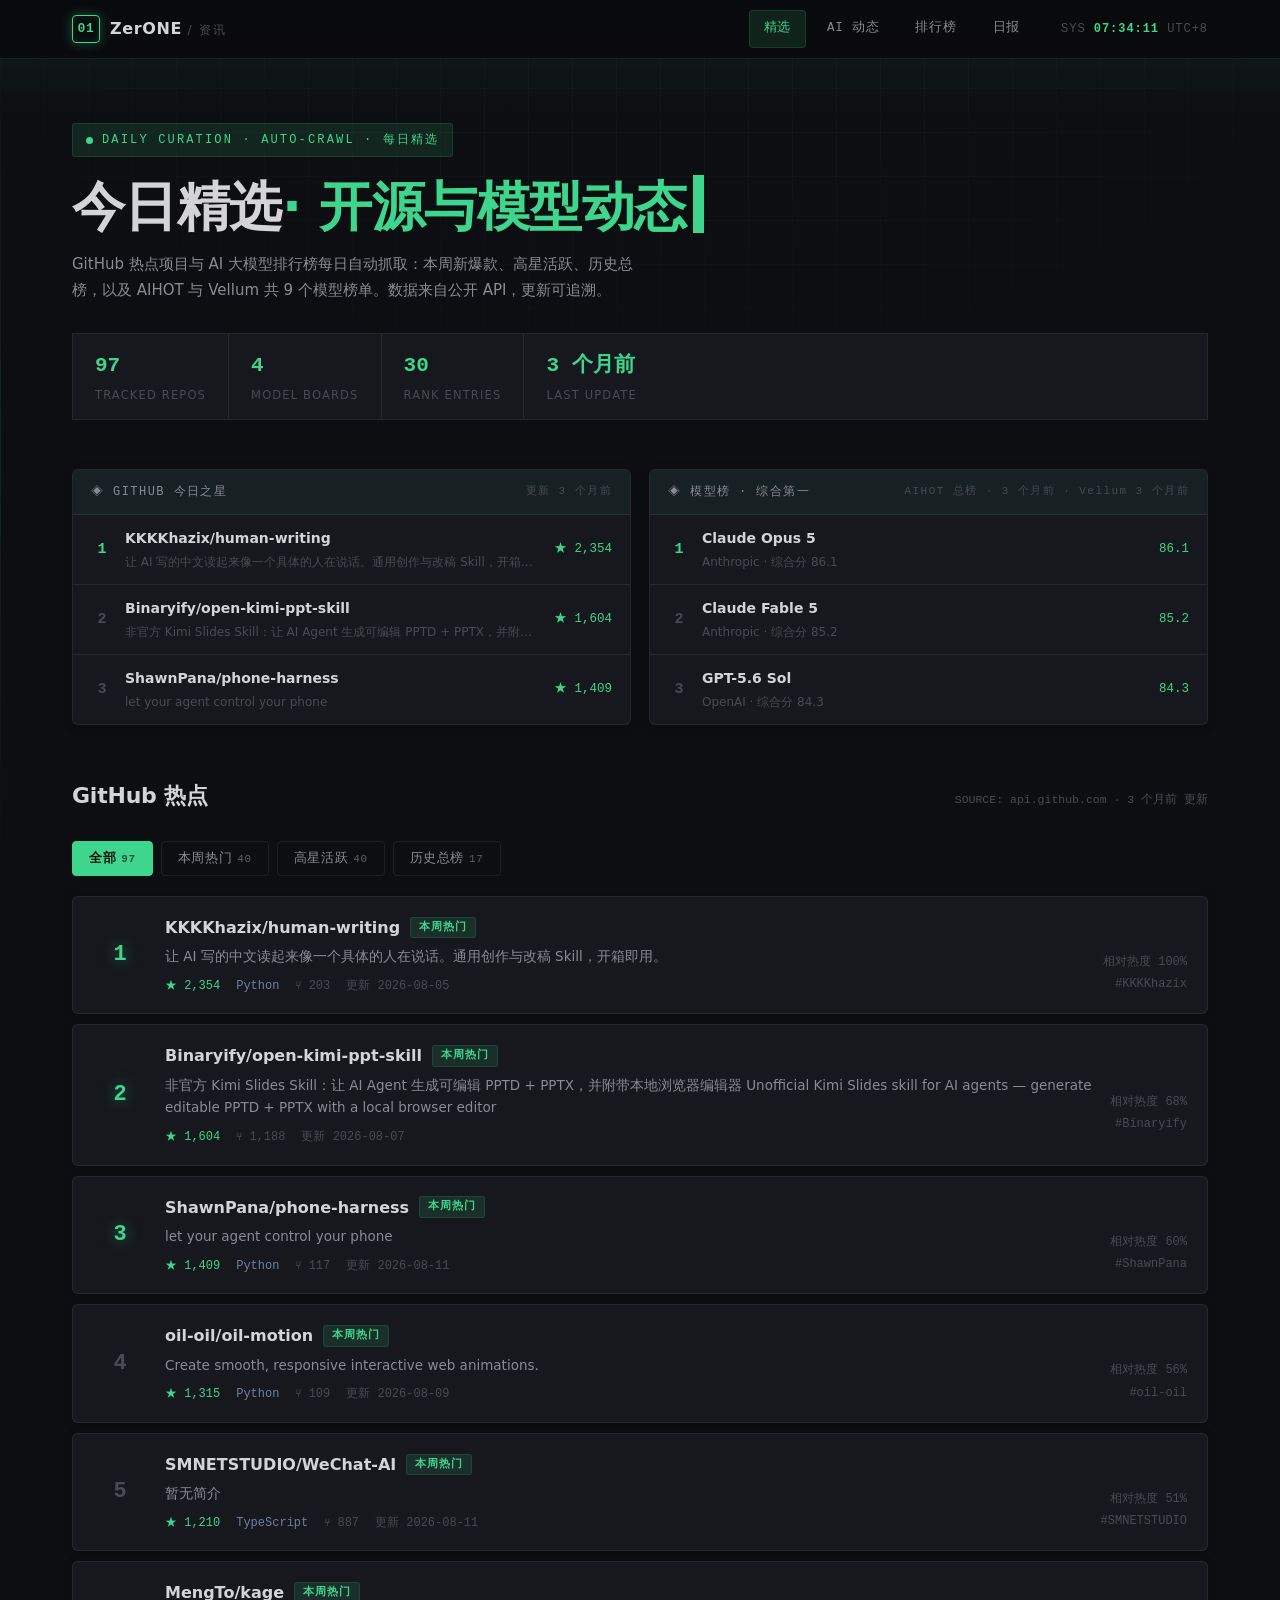
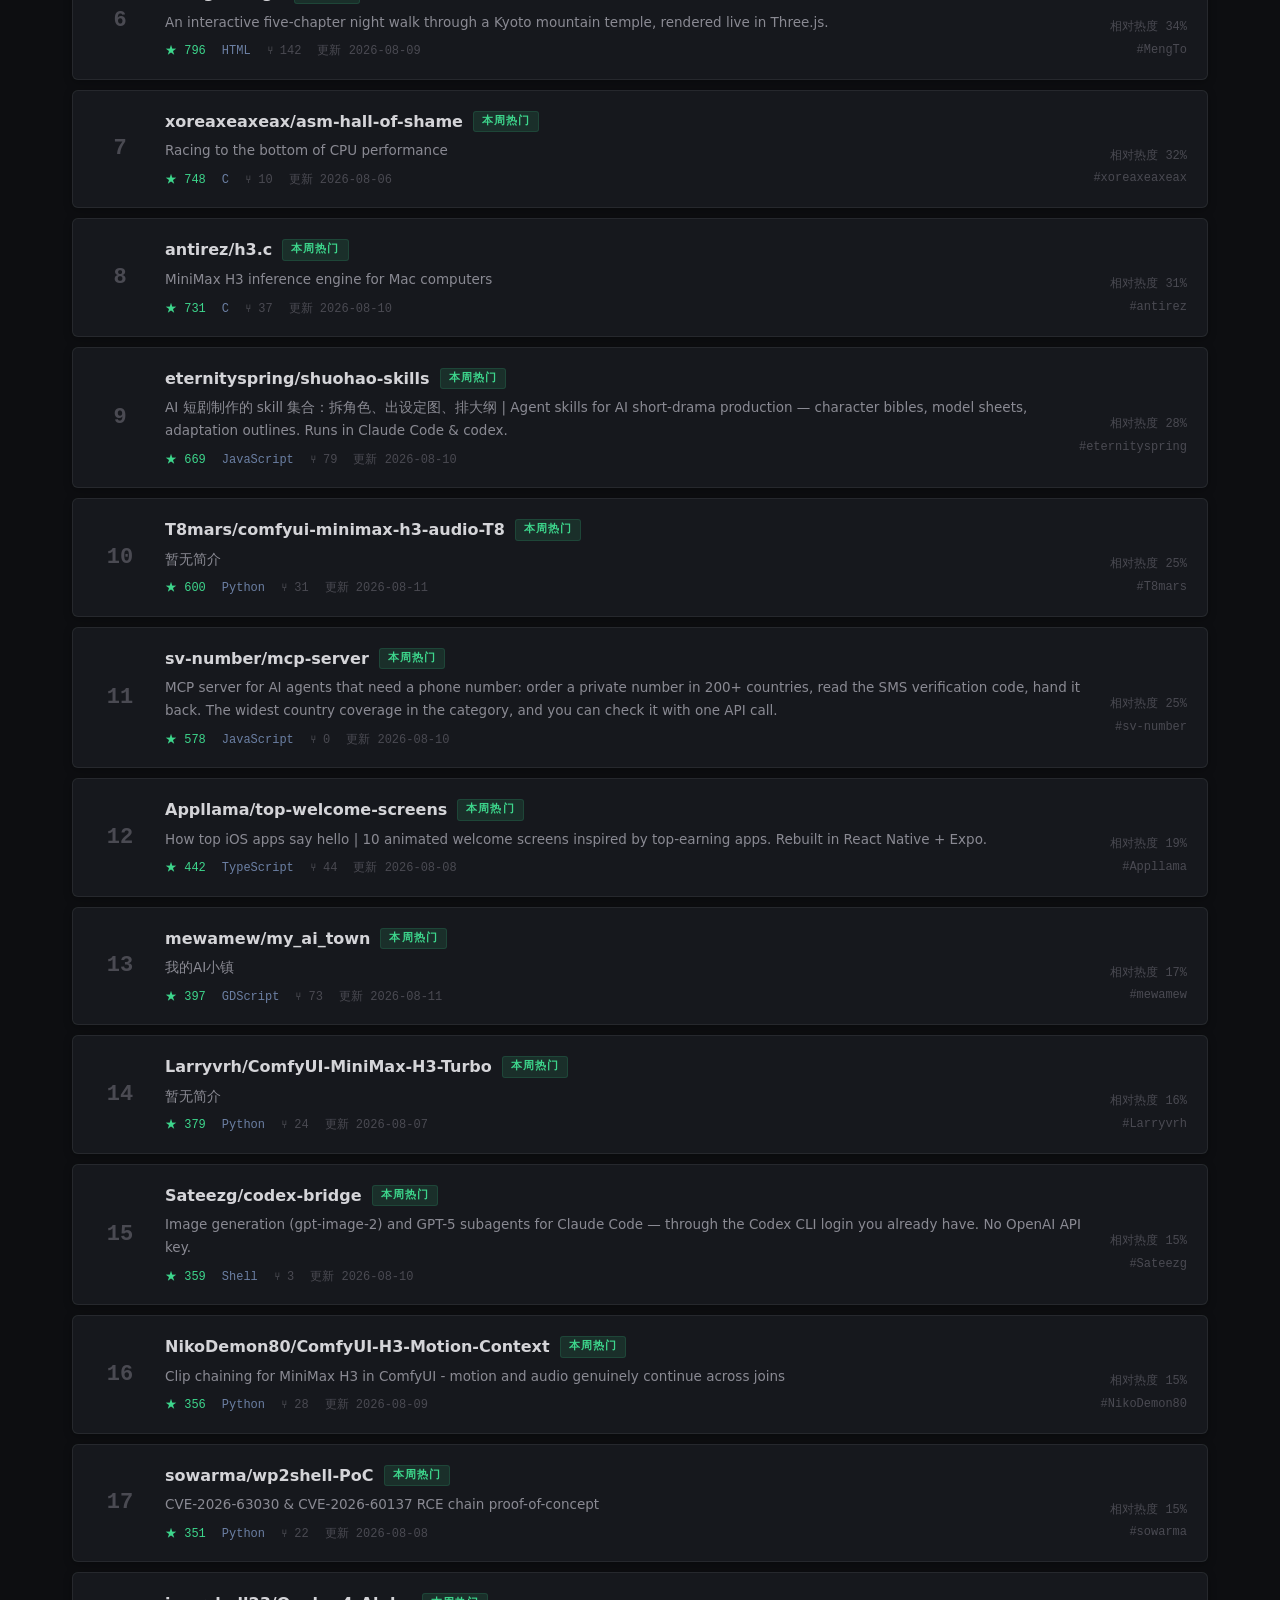
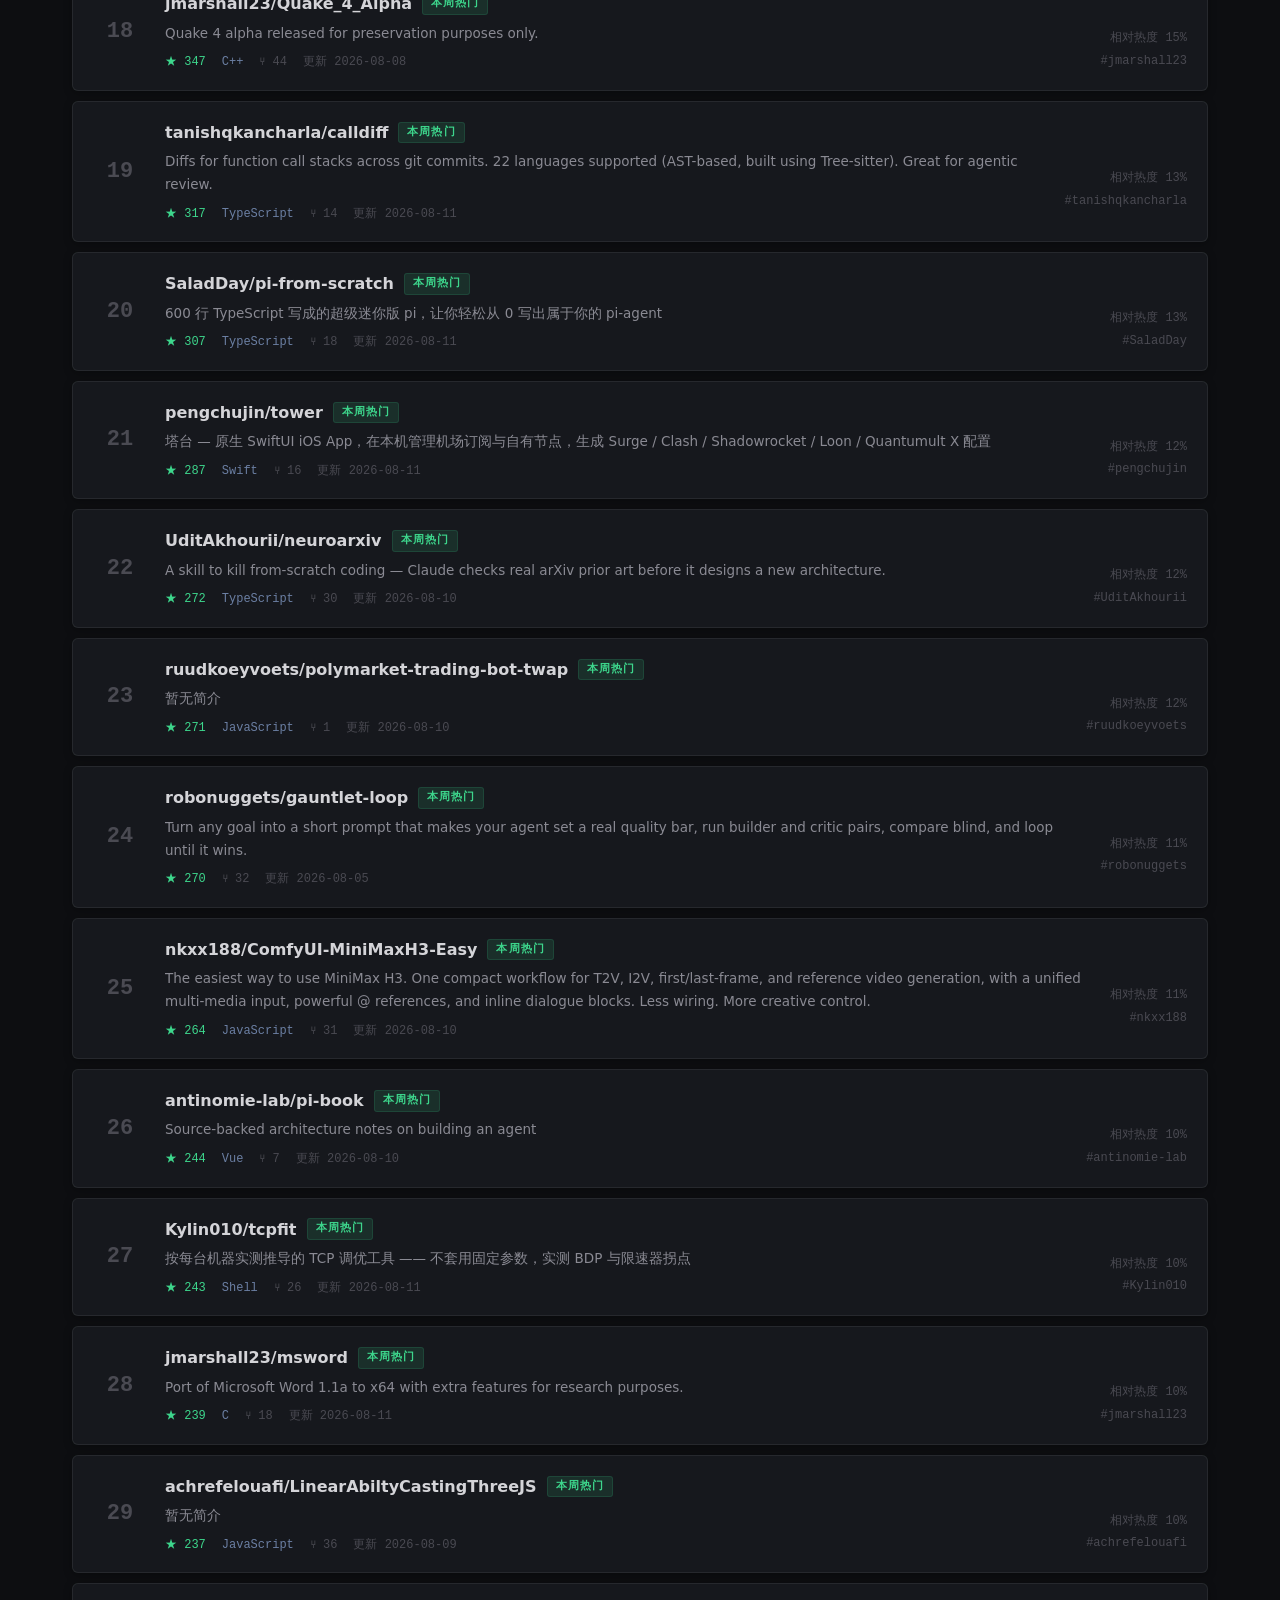
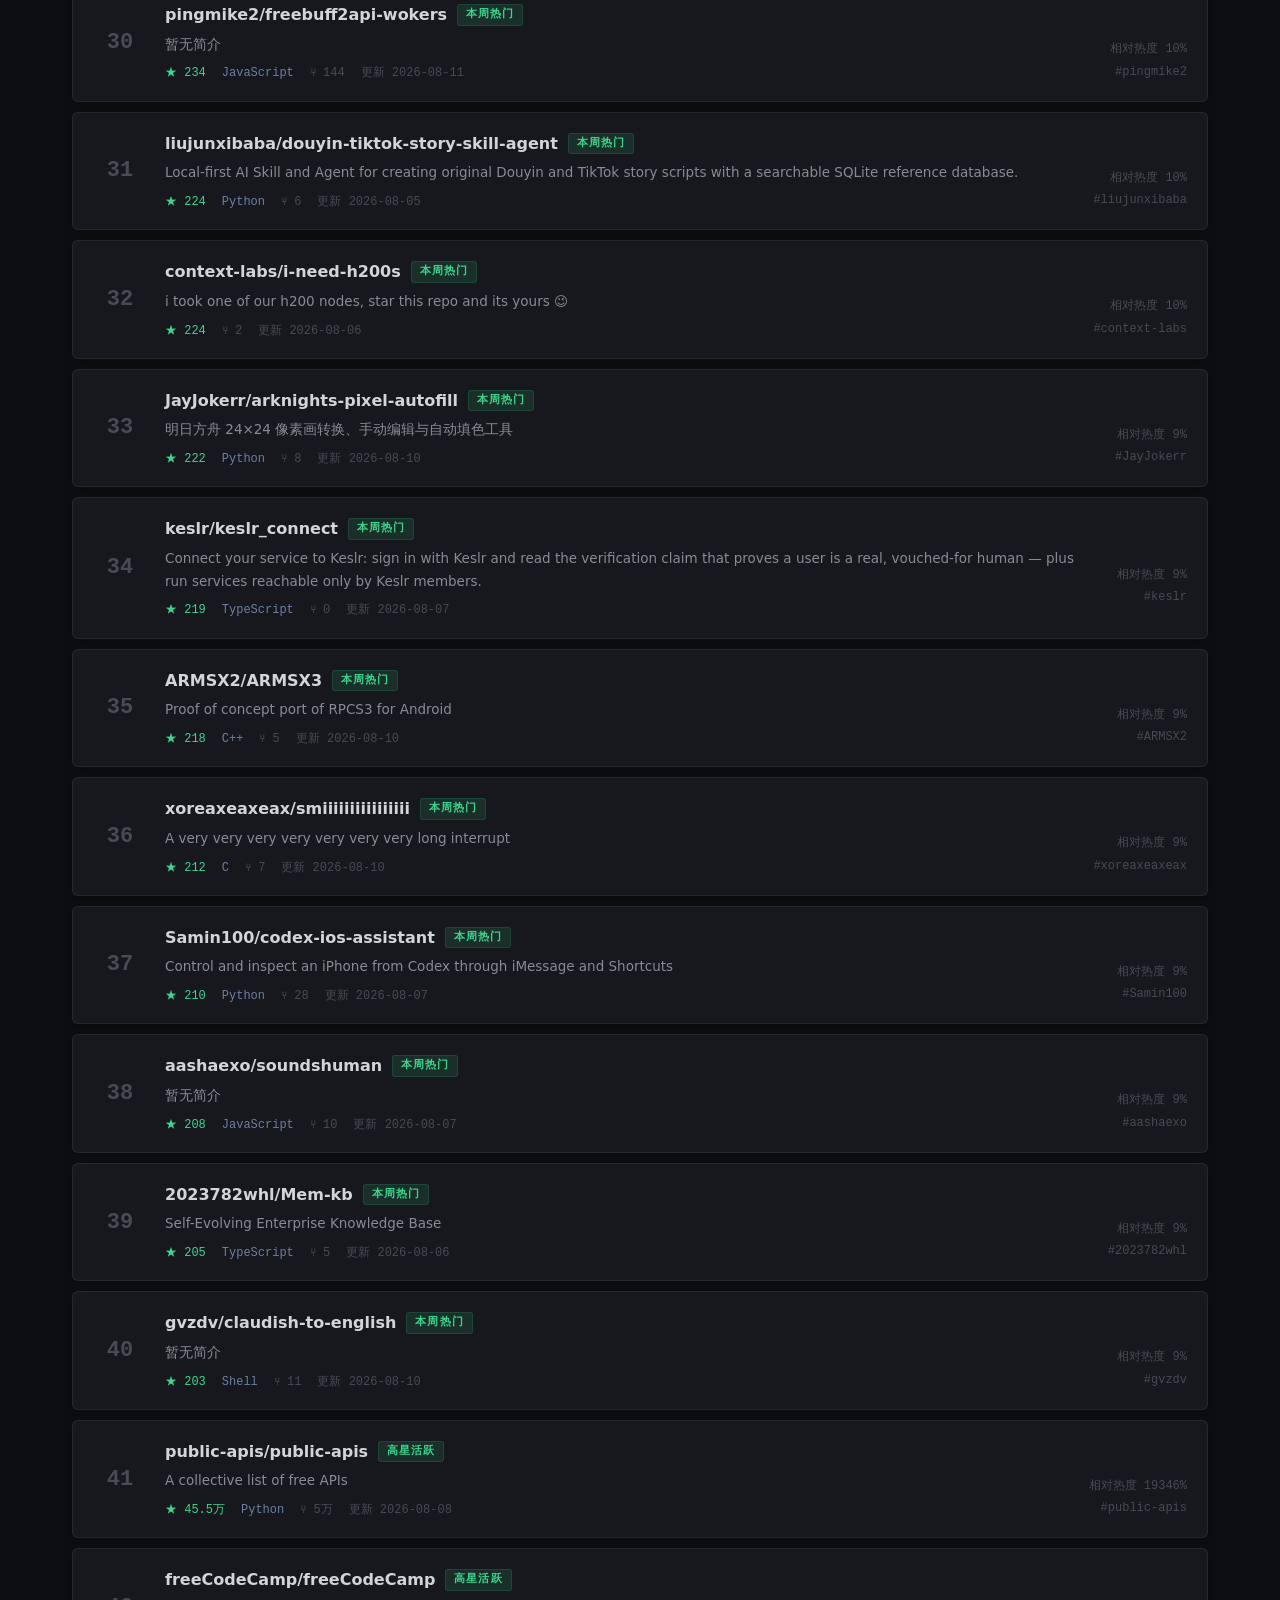
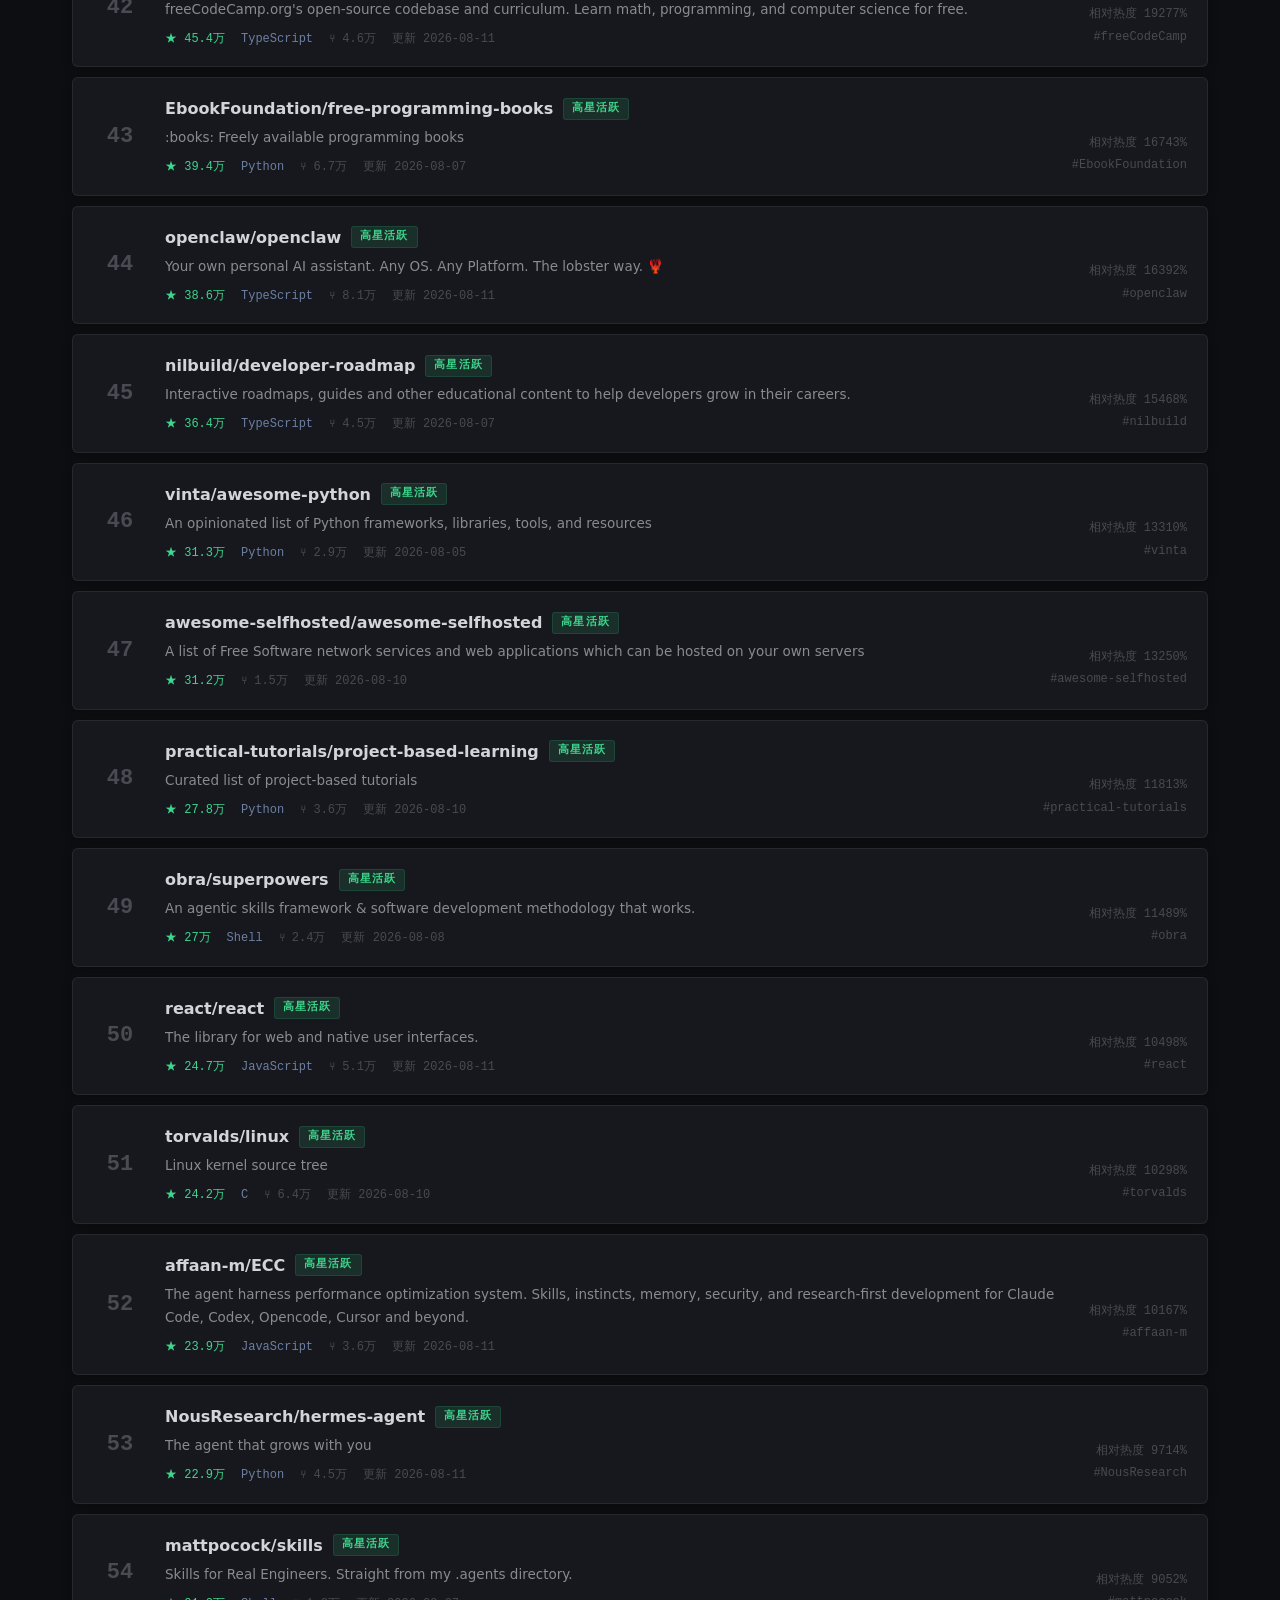
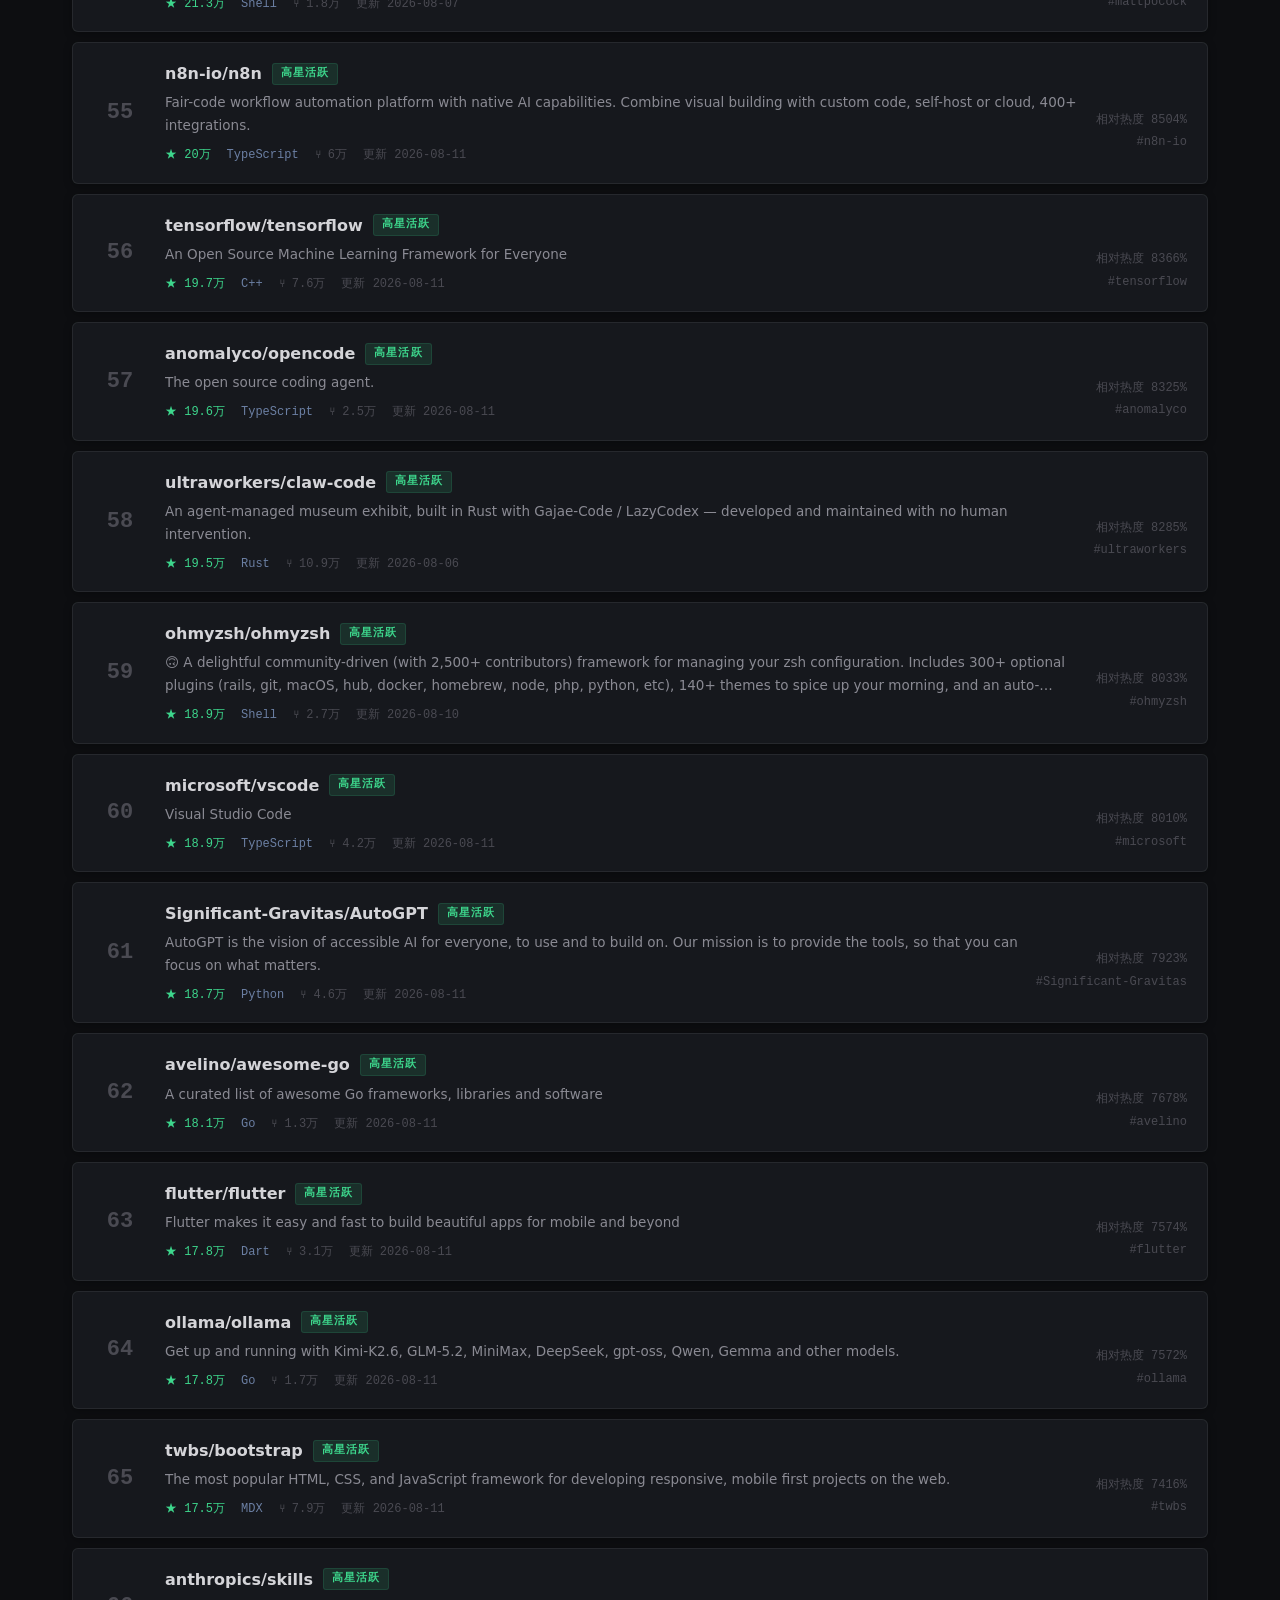
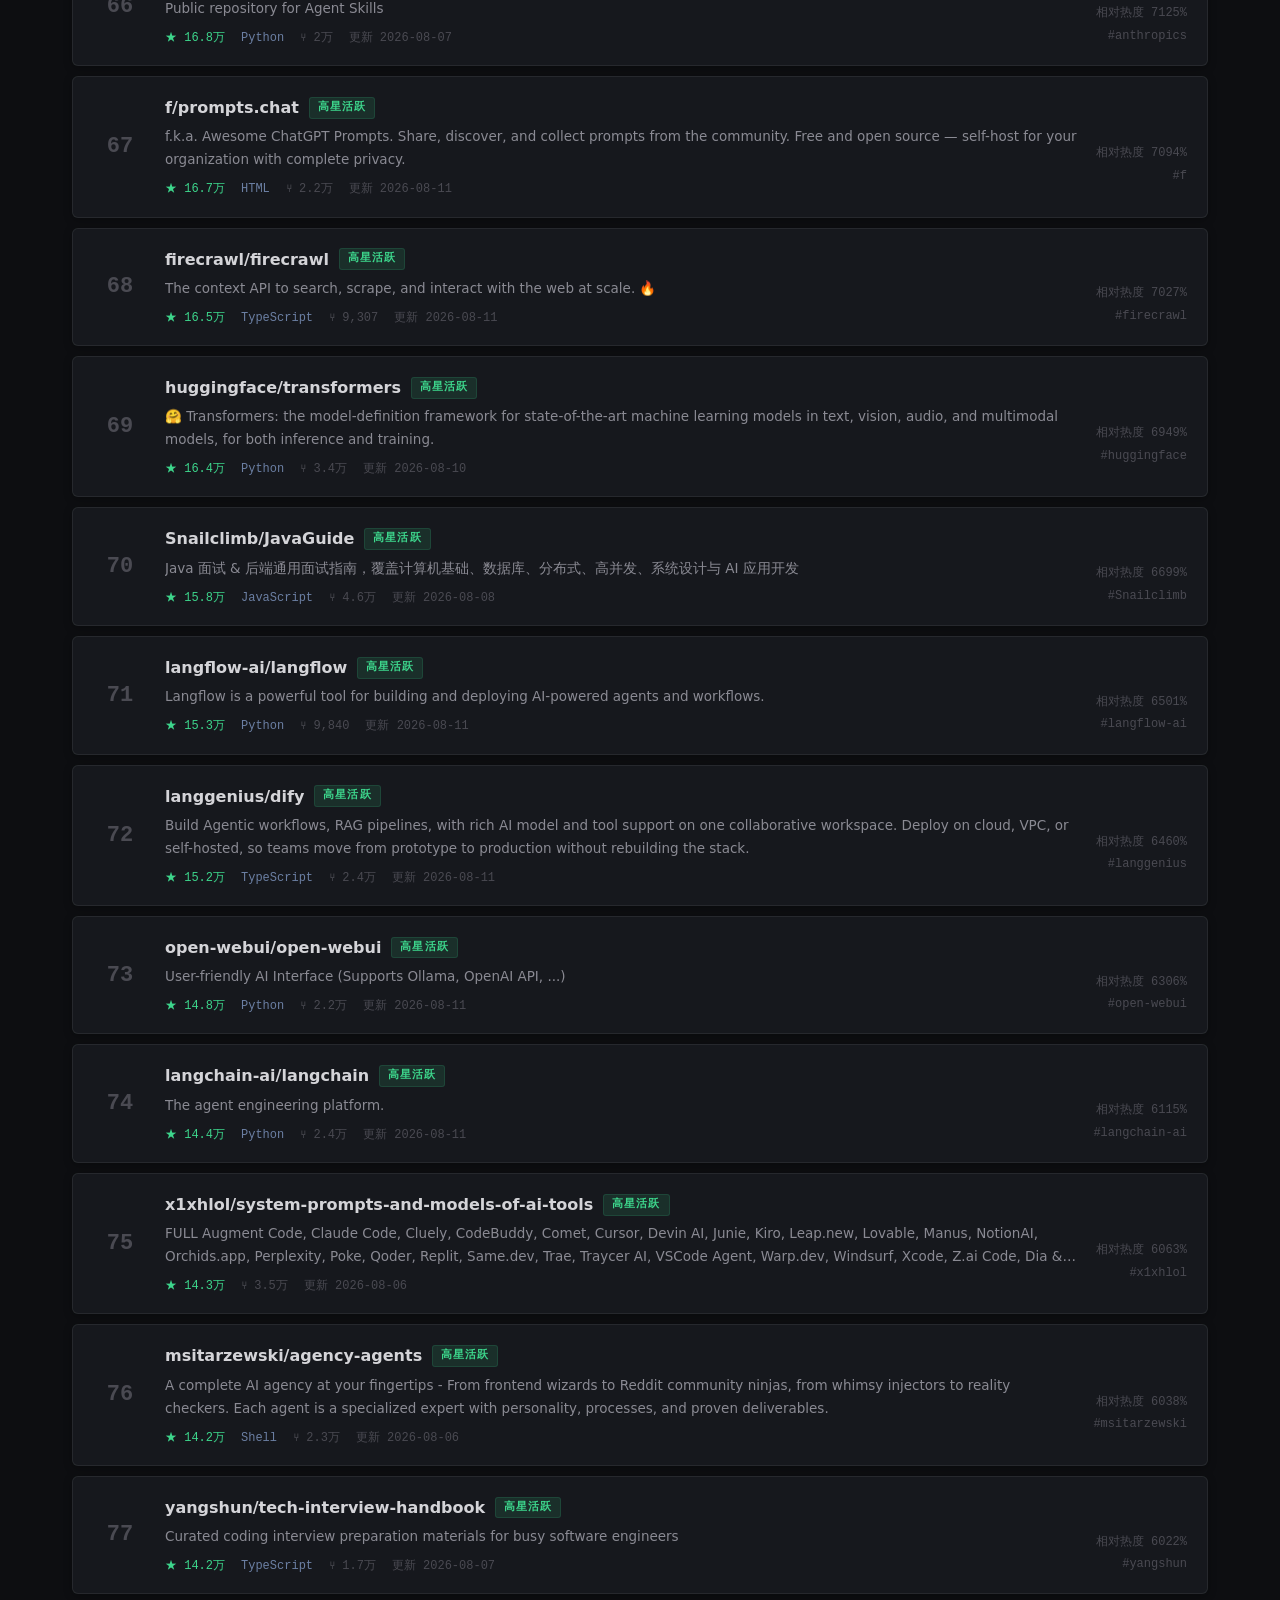
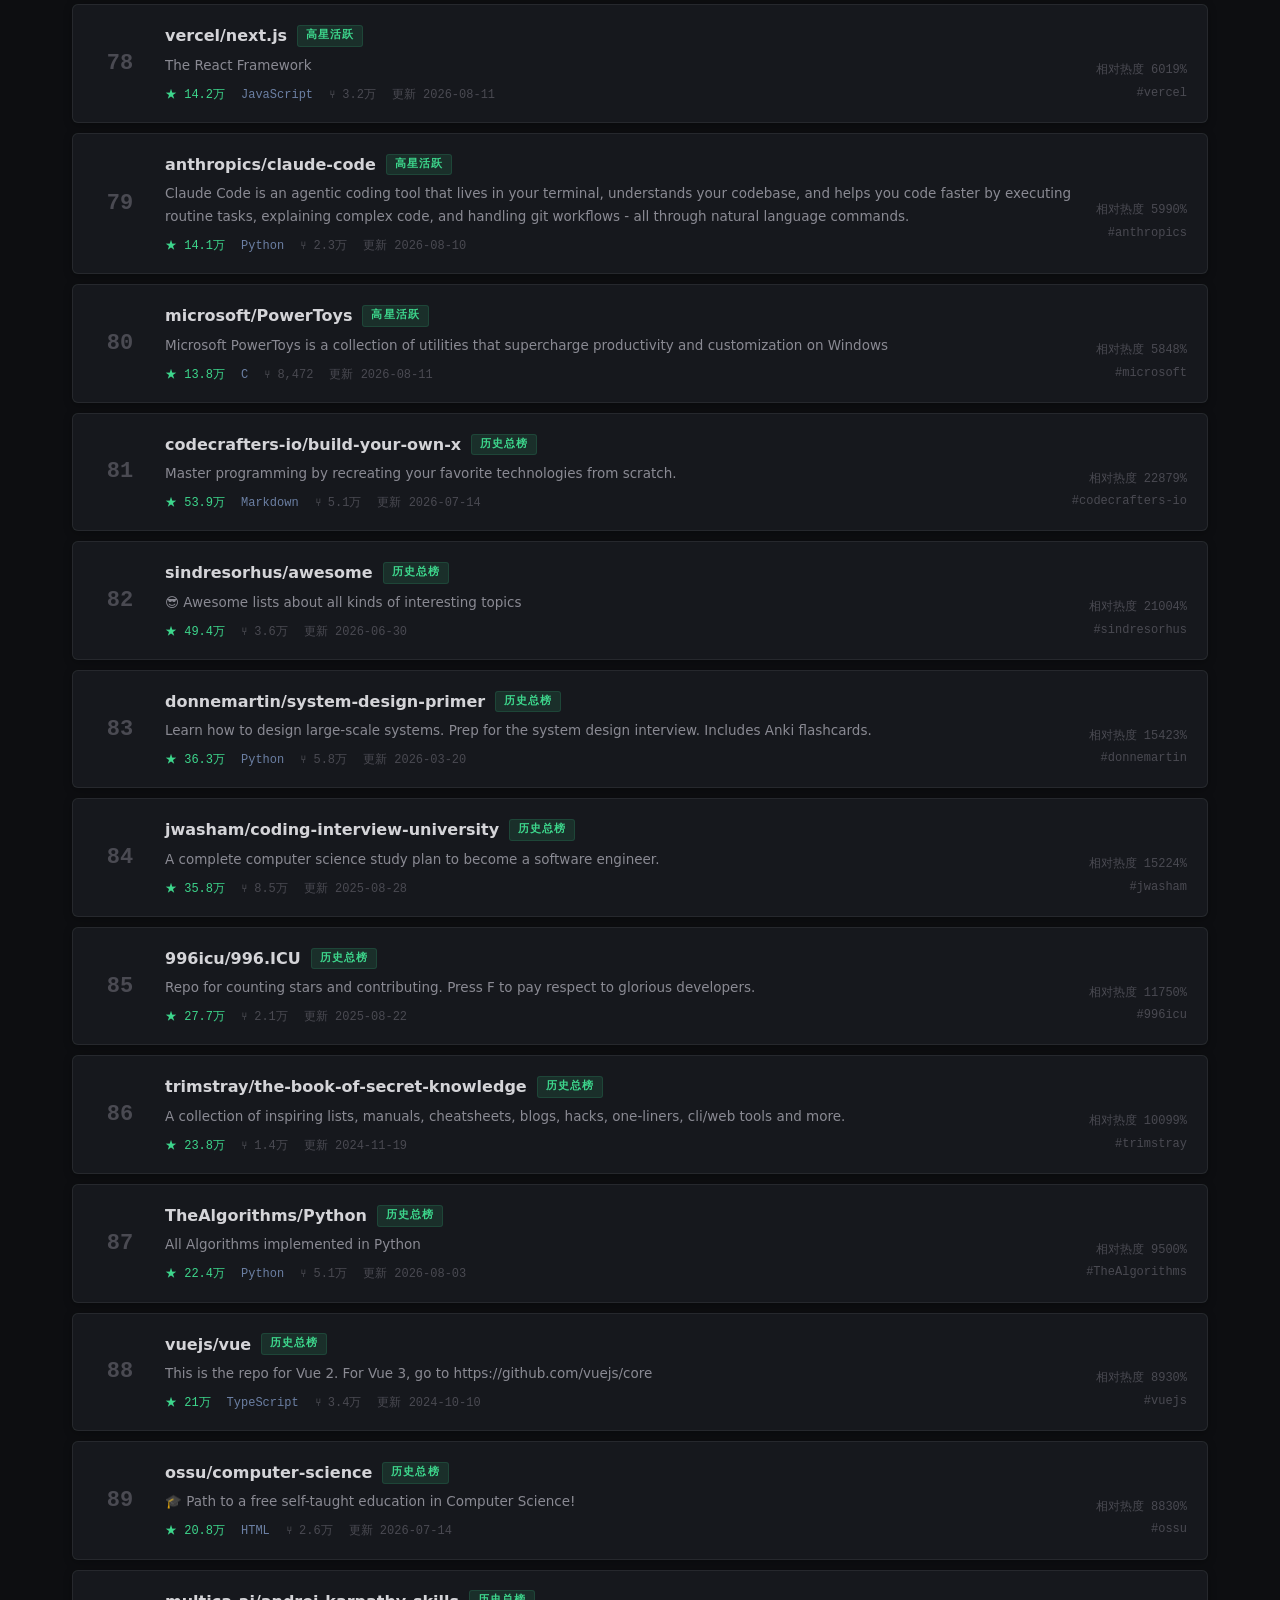
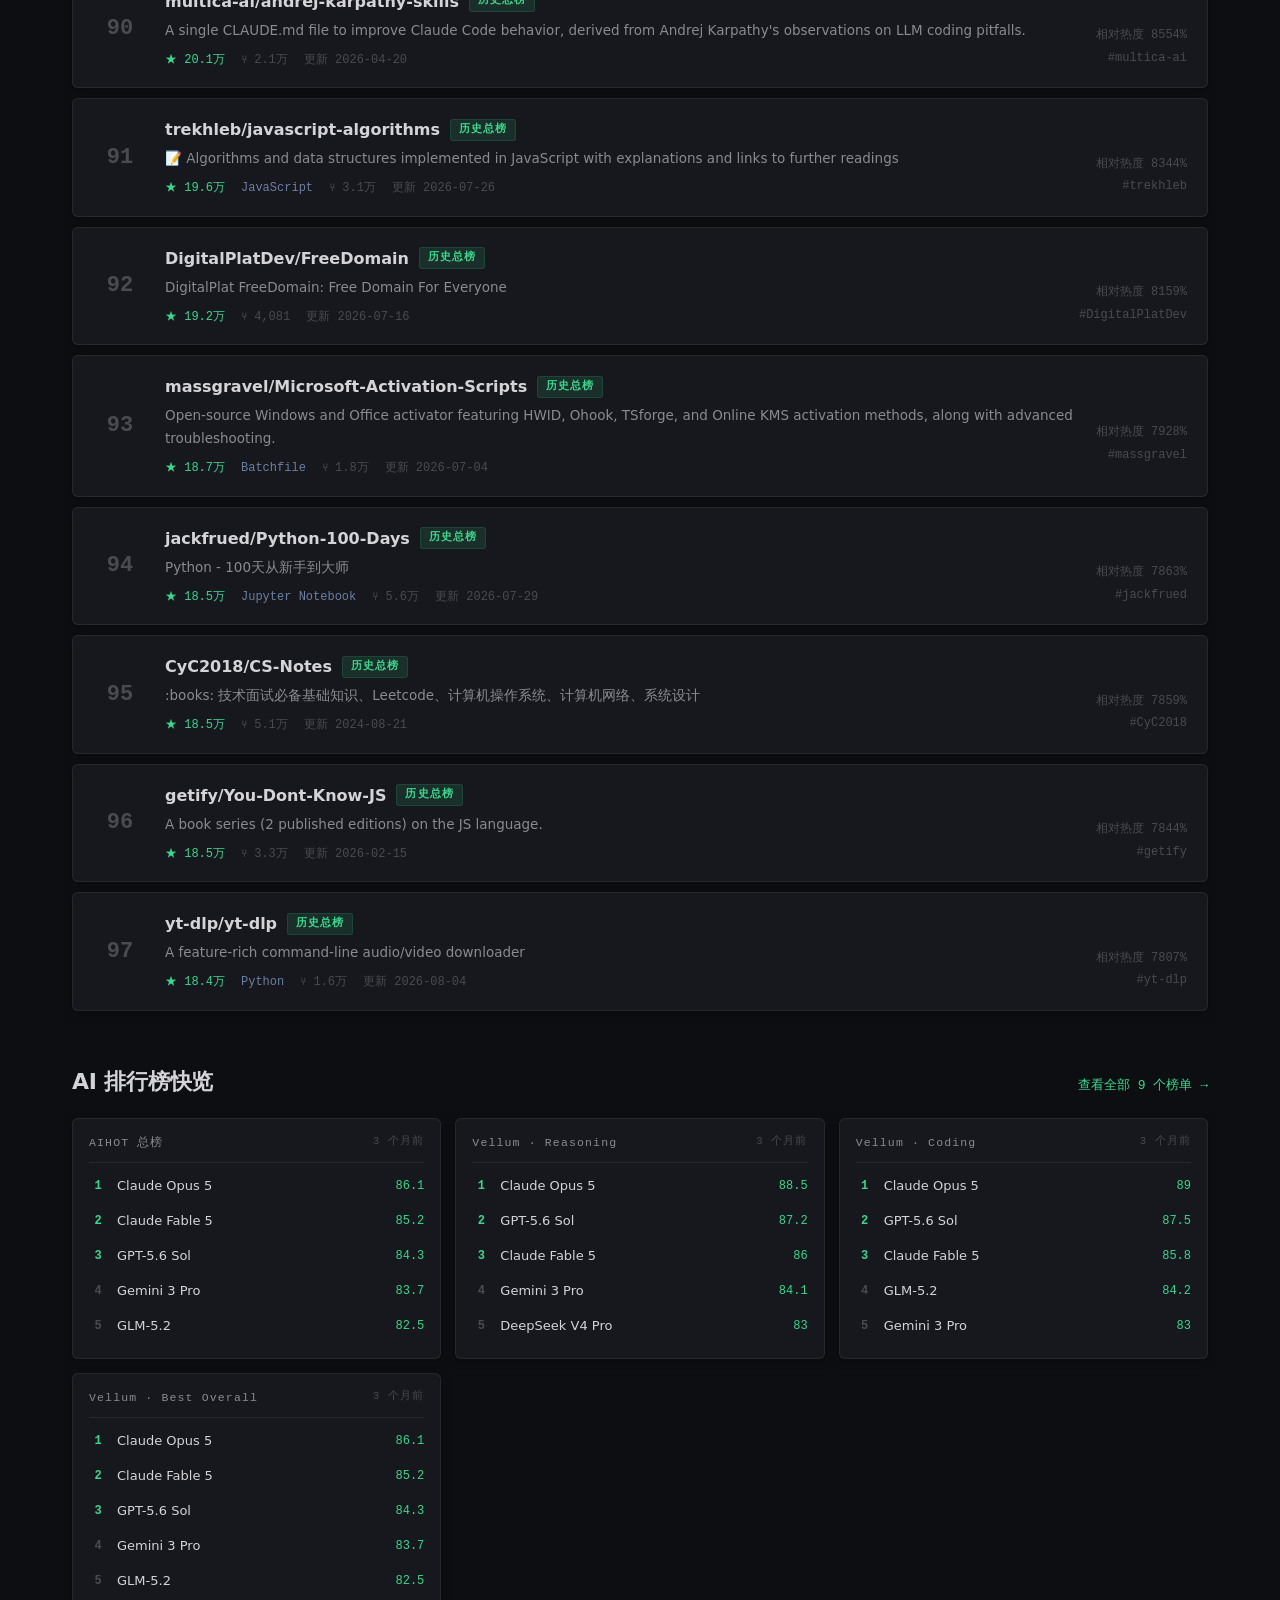
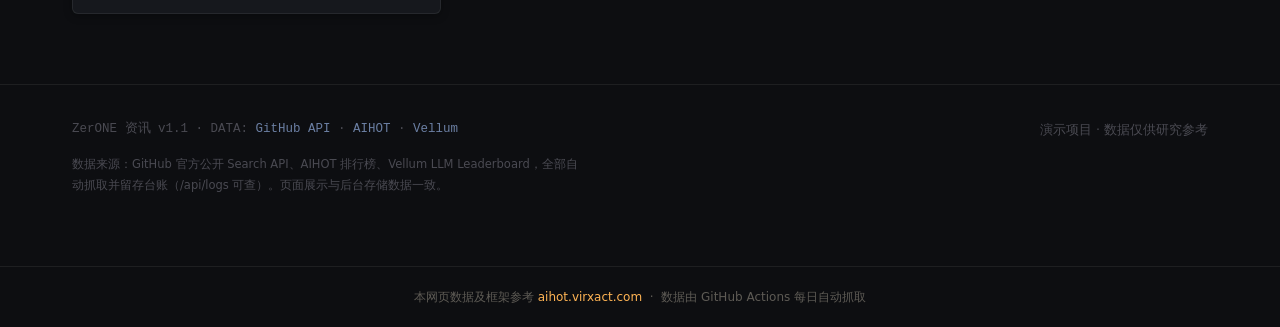
==== commit 26cb59aa: "Update index.html" ====
--- a/index.html
+++ b/index.html
@@ -14,11 +14,12 @@
 <header class="hud">
   <div class="container hud-inner">
     <a class="hud-logo" href="index.html">
-      <span class="hud-mark">AC</span>
+      <span class="hud-mark">01</span>
       <span>ZerONE<small>&nbsp;/ 资讯</small></span>
     </a>
     <nav class="hud-nav">
       <a href="index.html" class="active">精选</a>
+      <a href="news.html">AI 动态</a>
       <a href="rankings.html">排行榜</a>
       <a href="daily.html">日报</a>
     </nav>
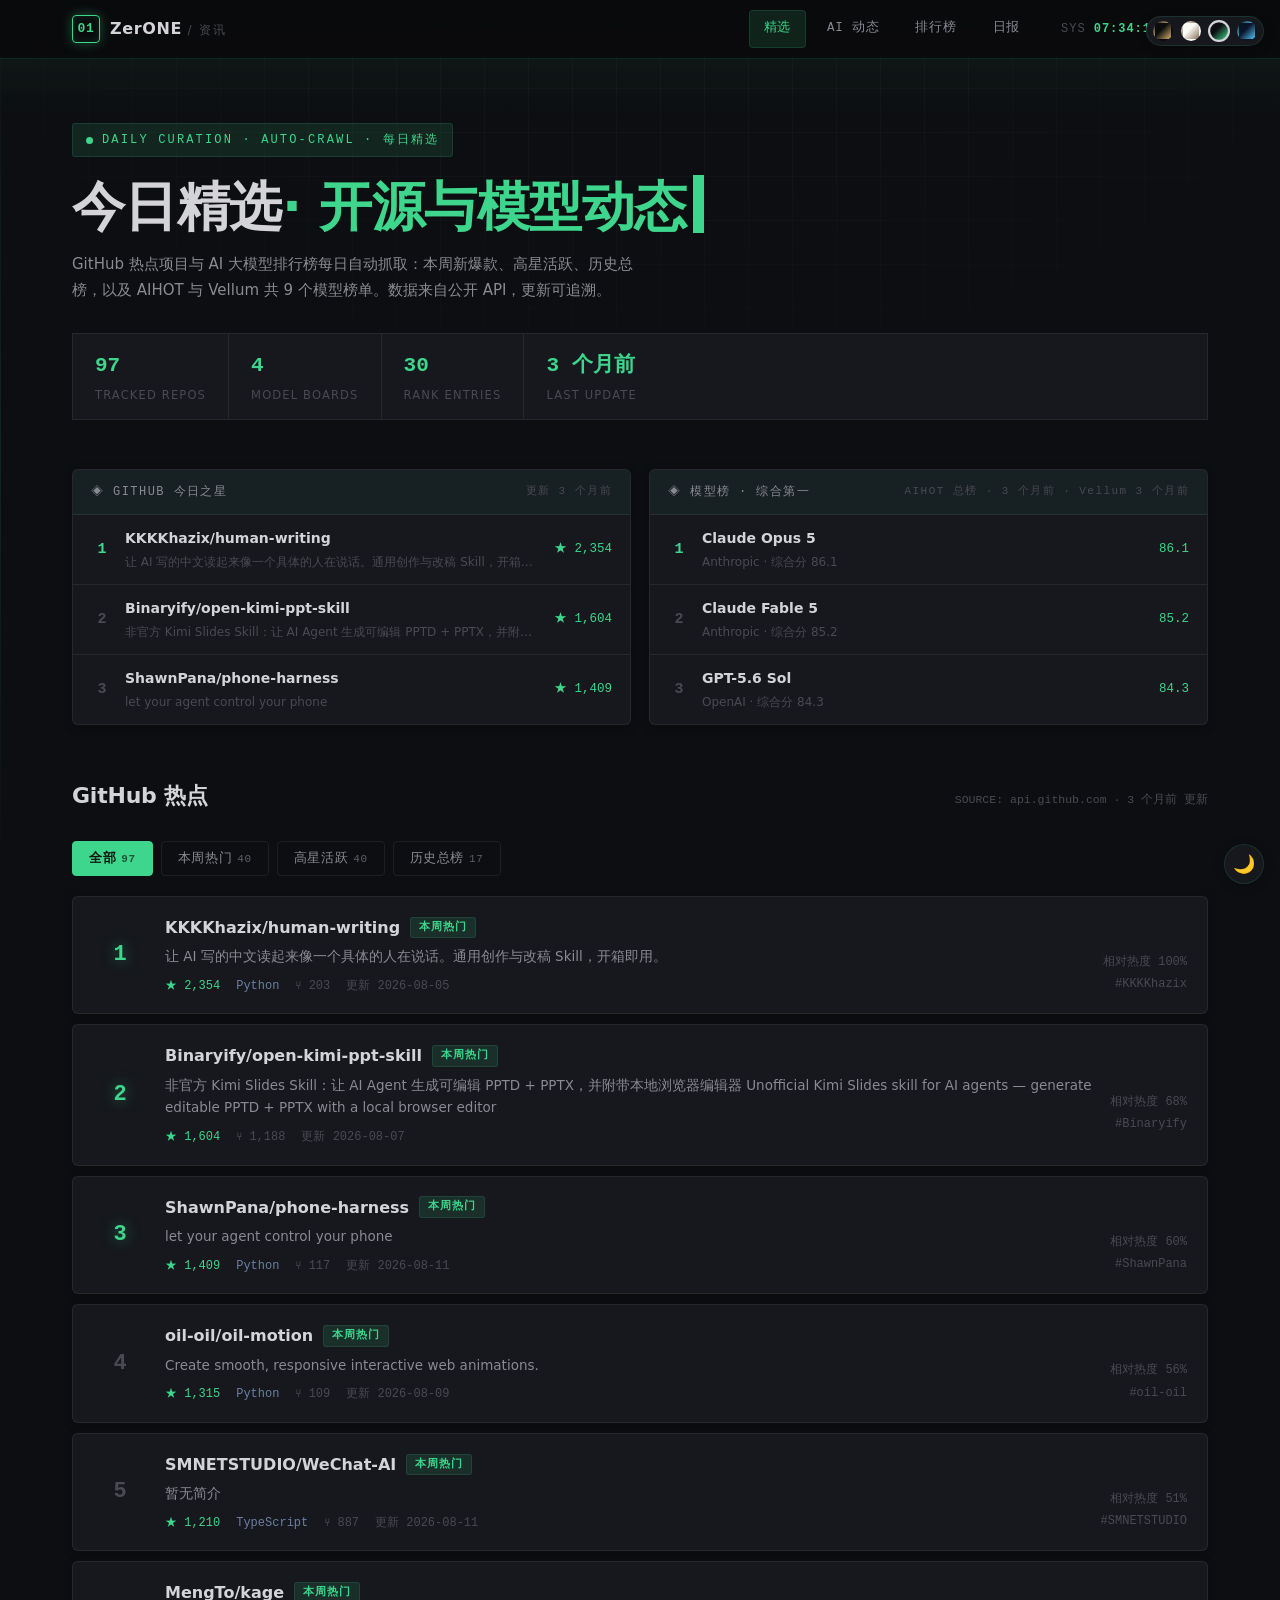
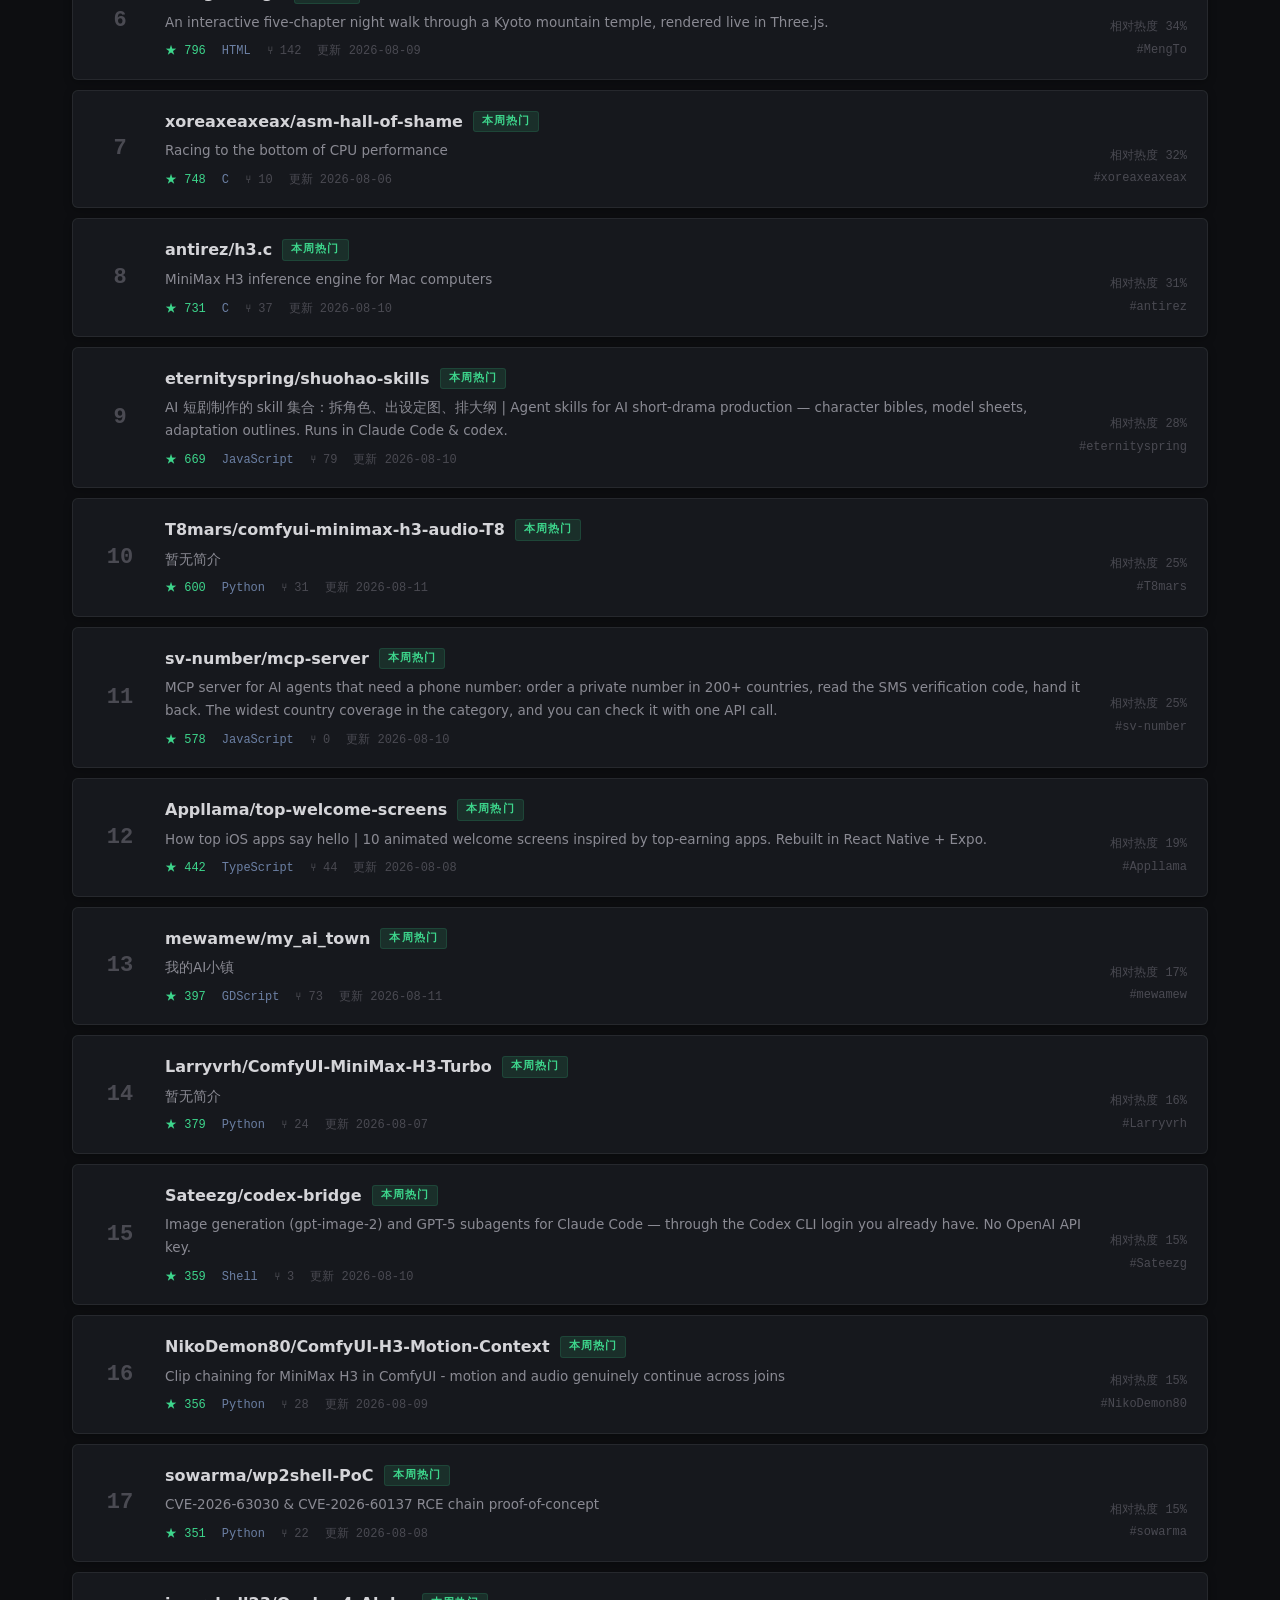
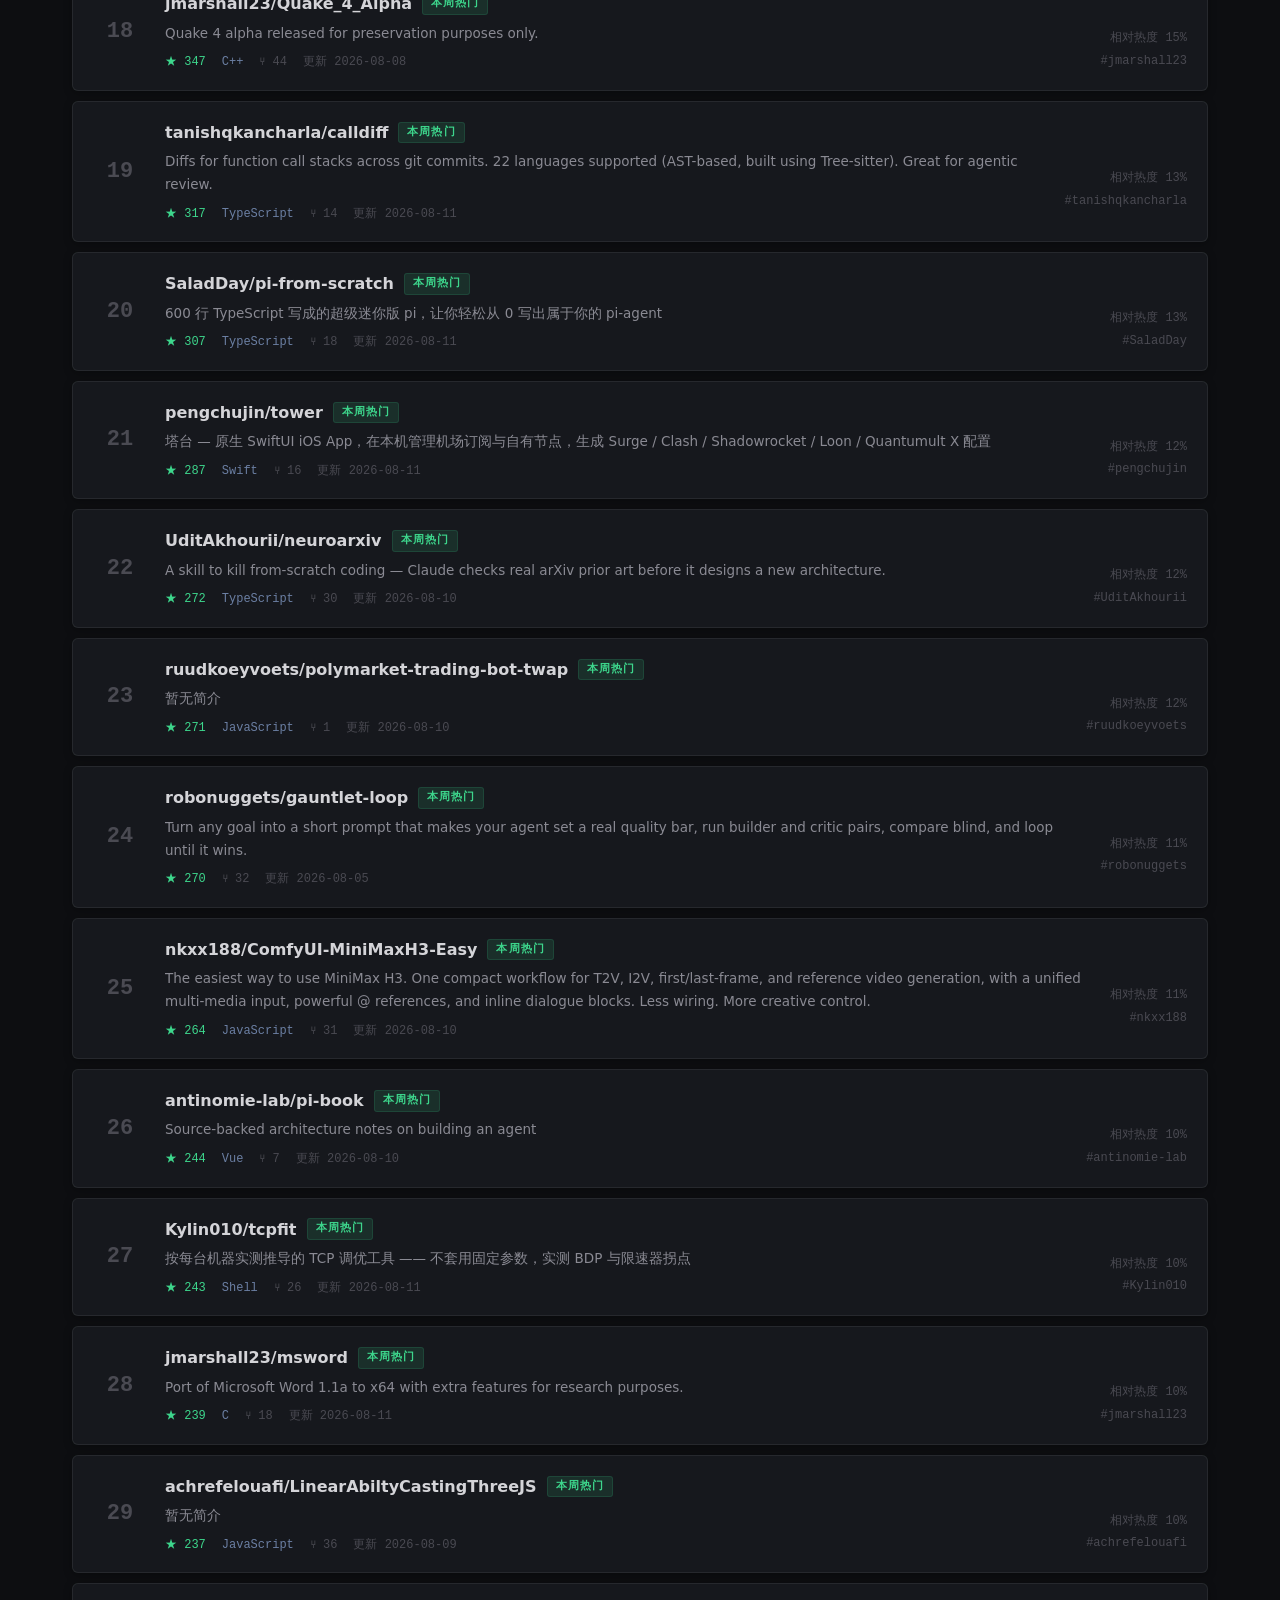
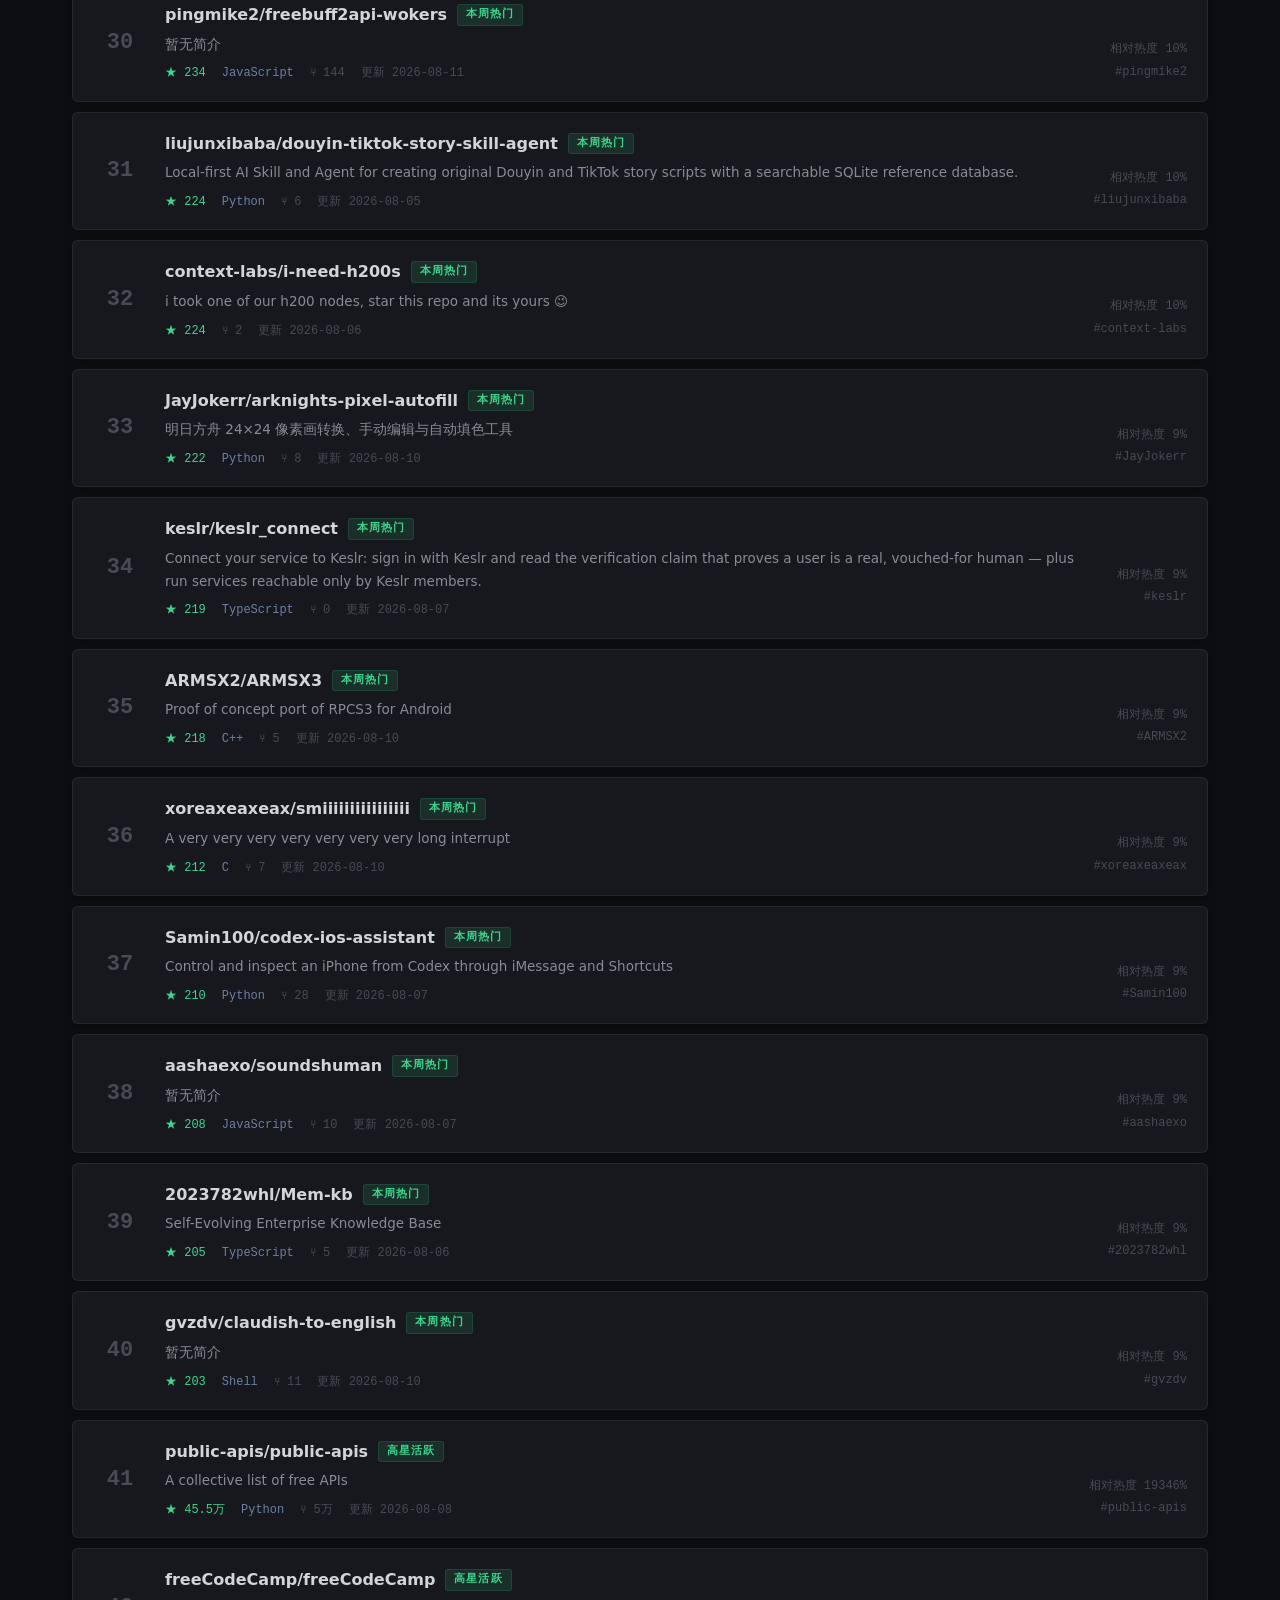
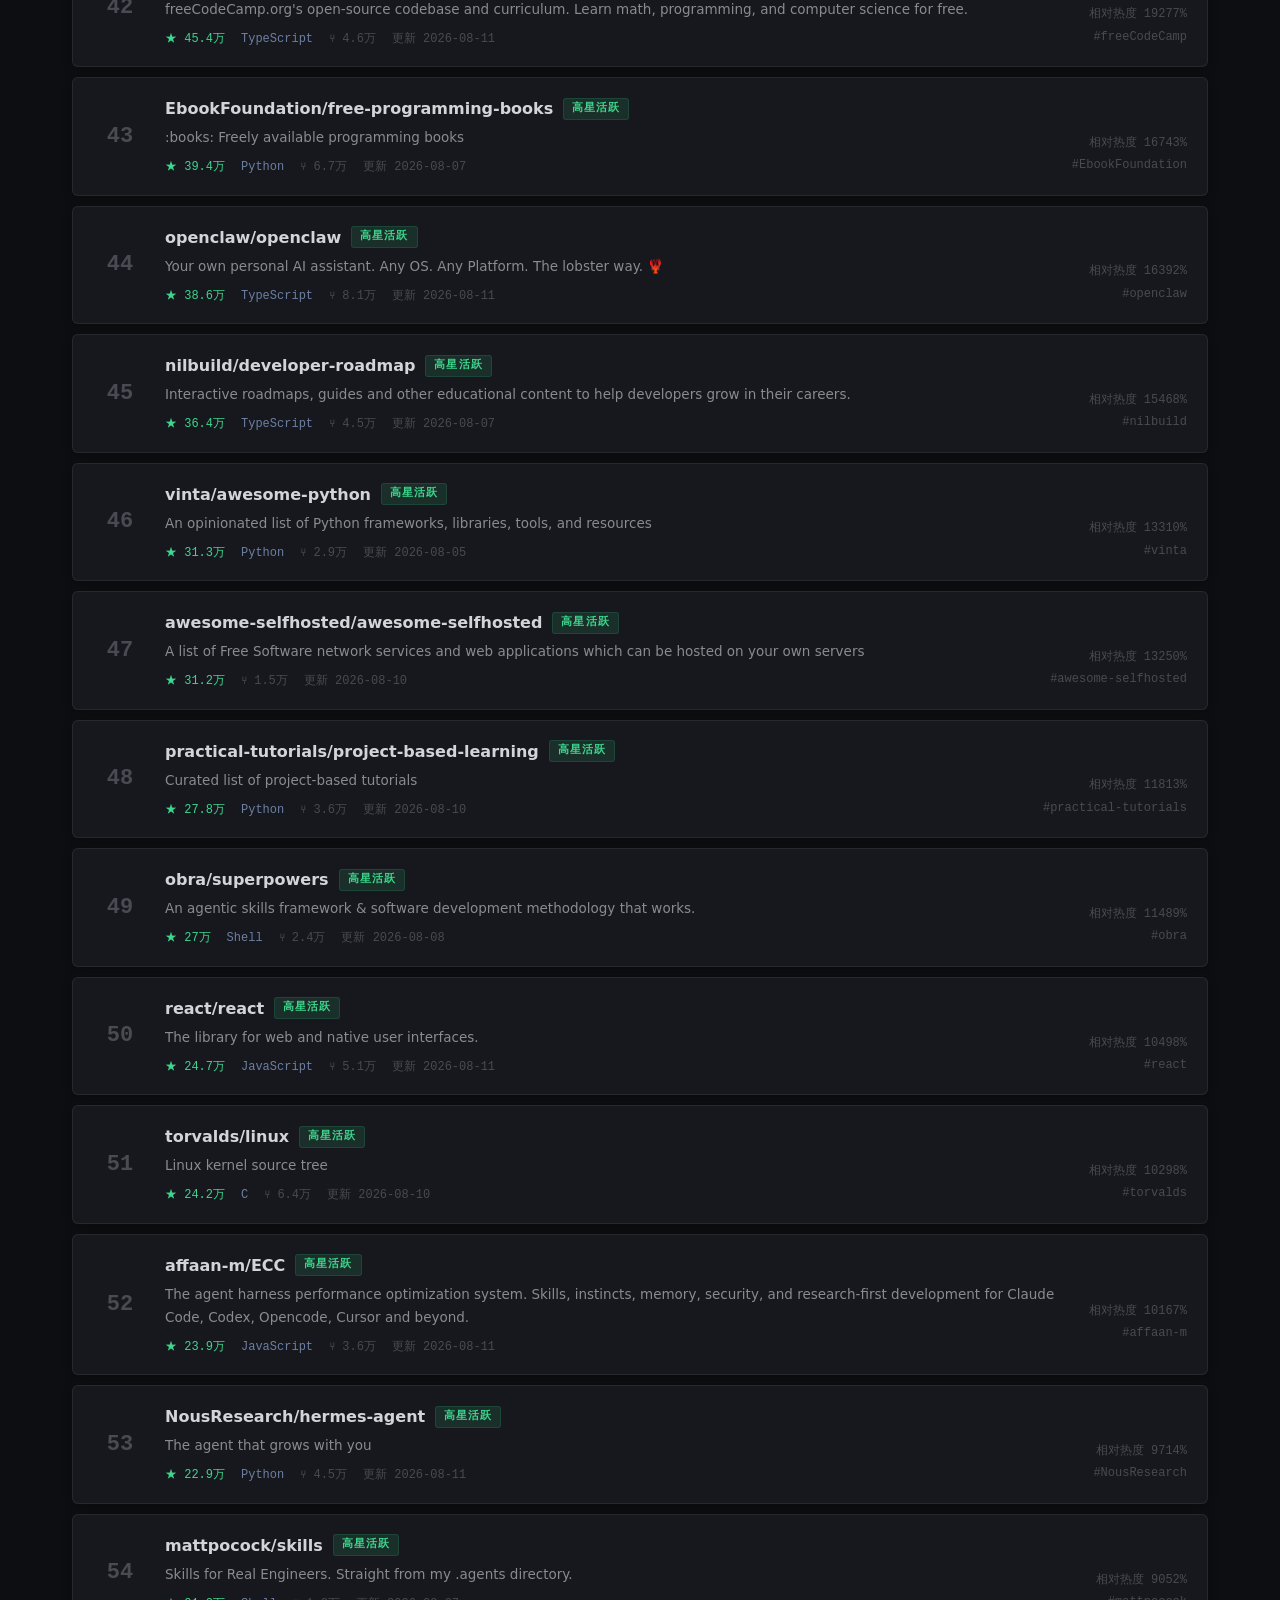
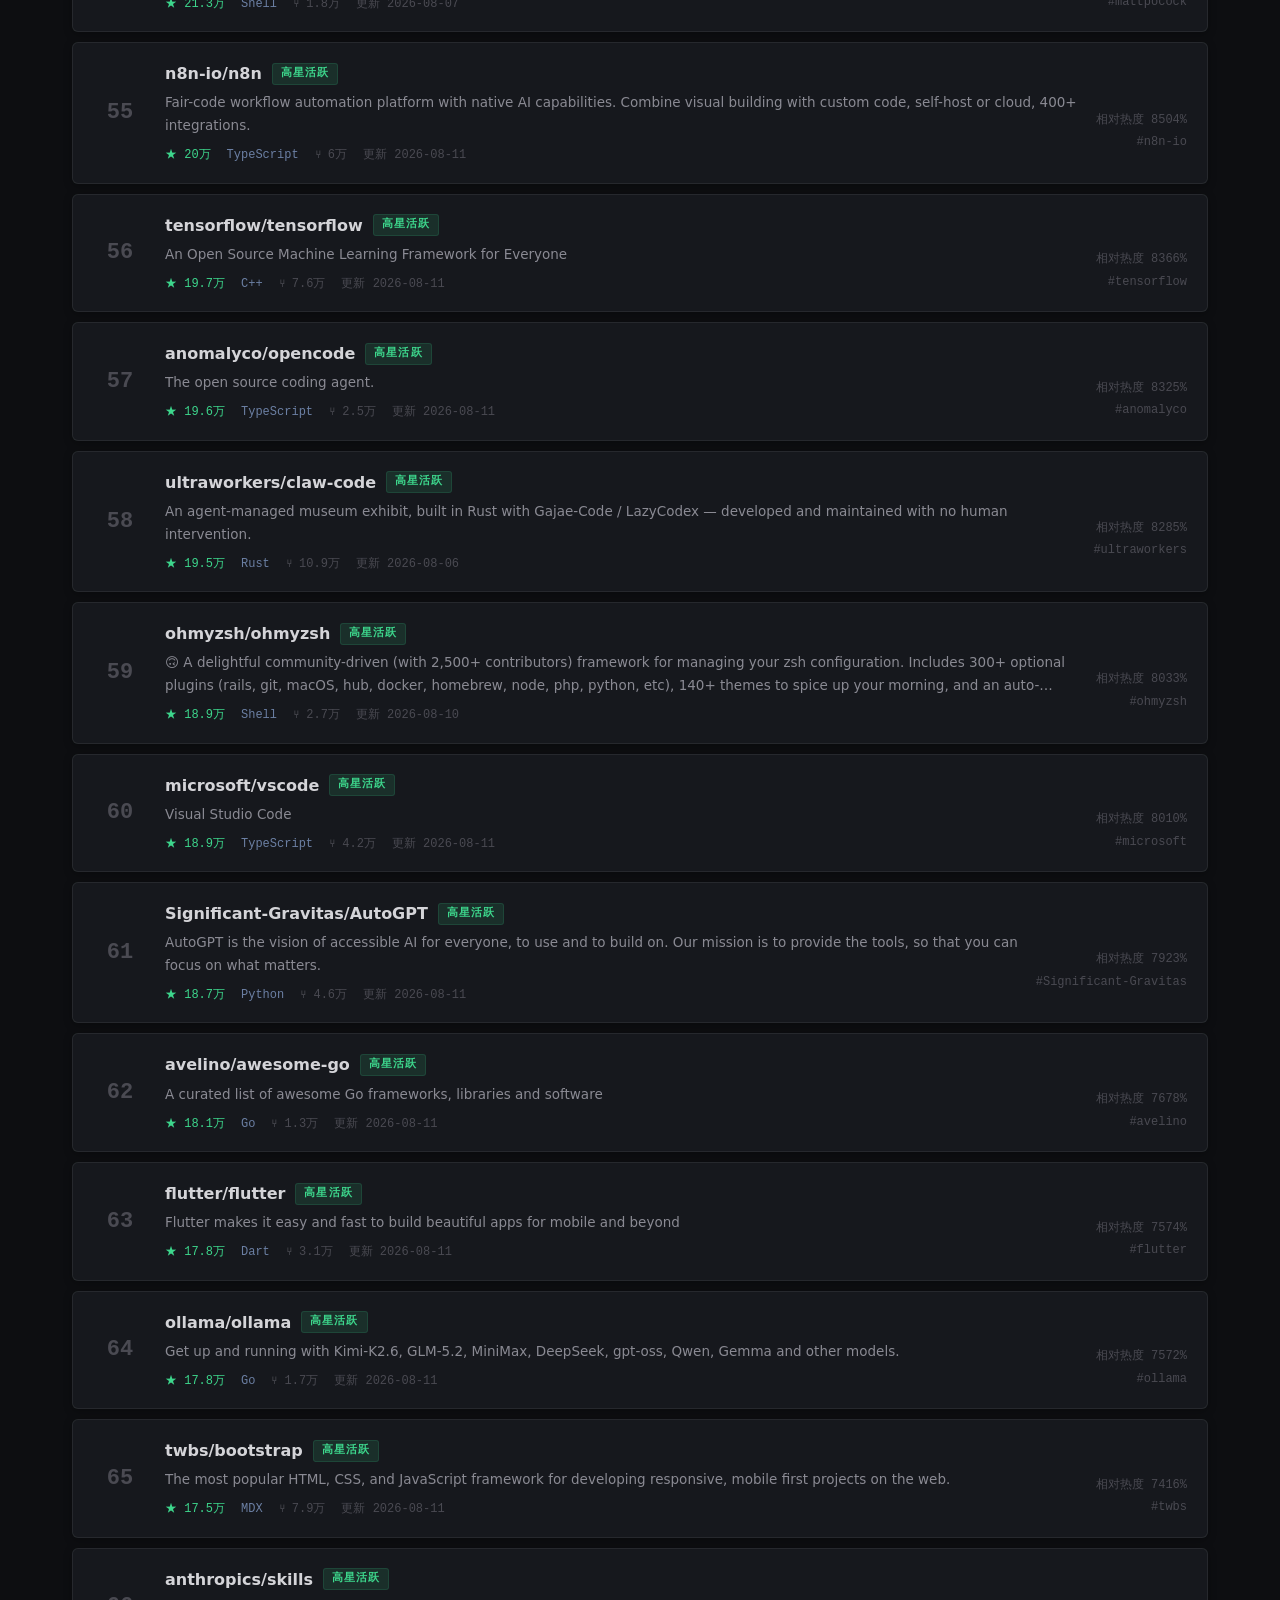
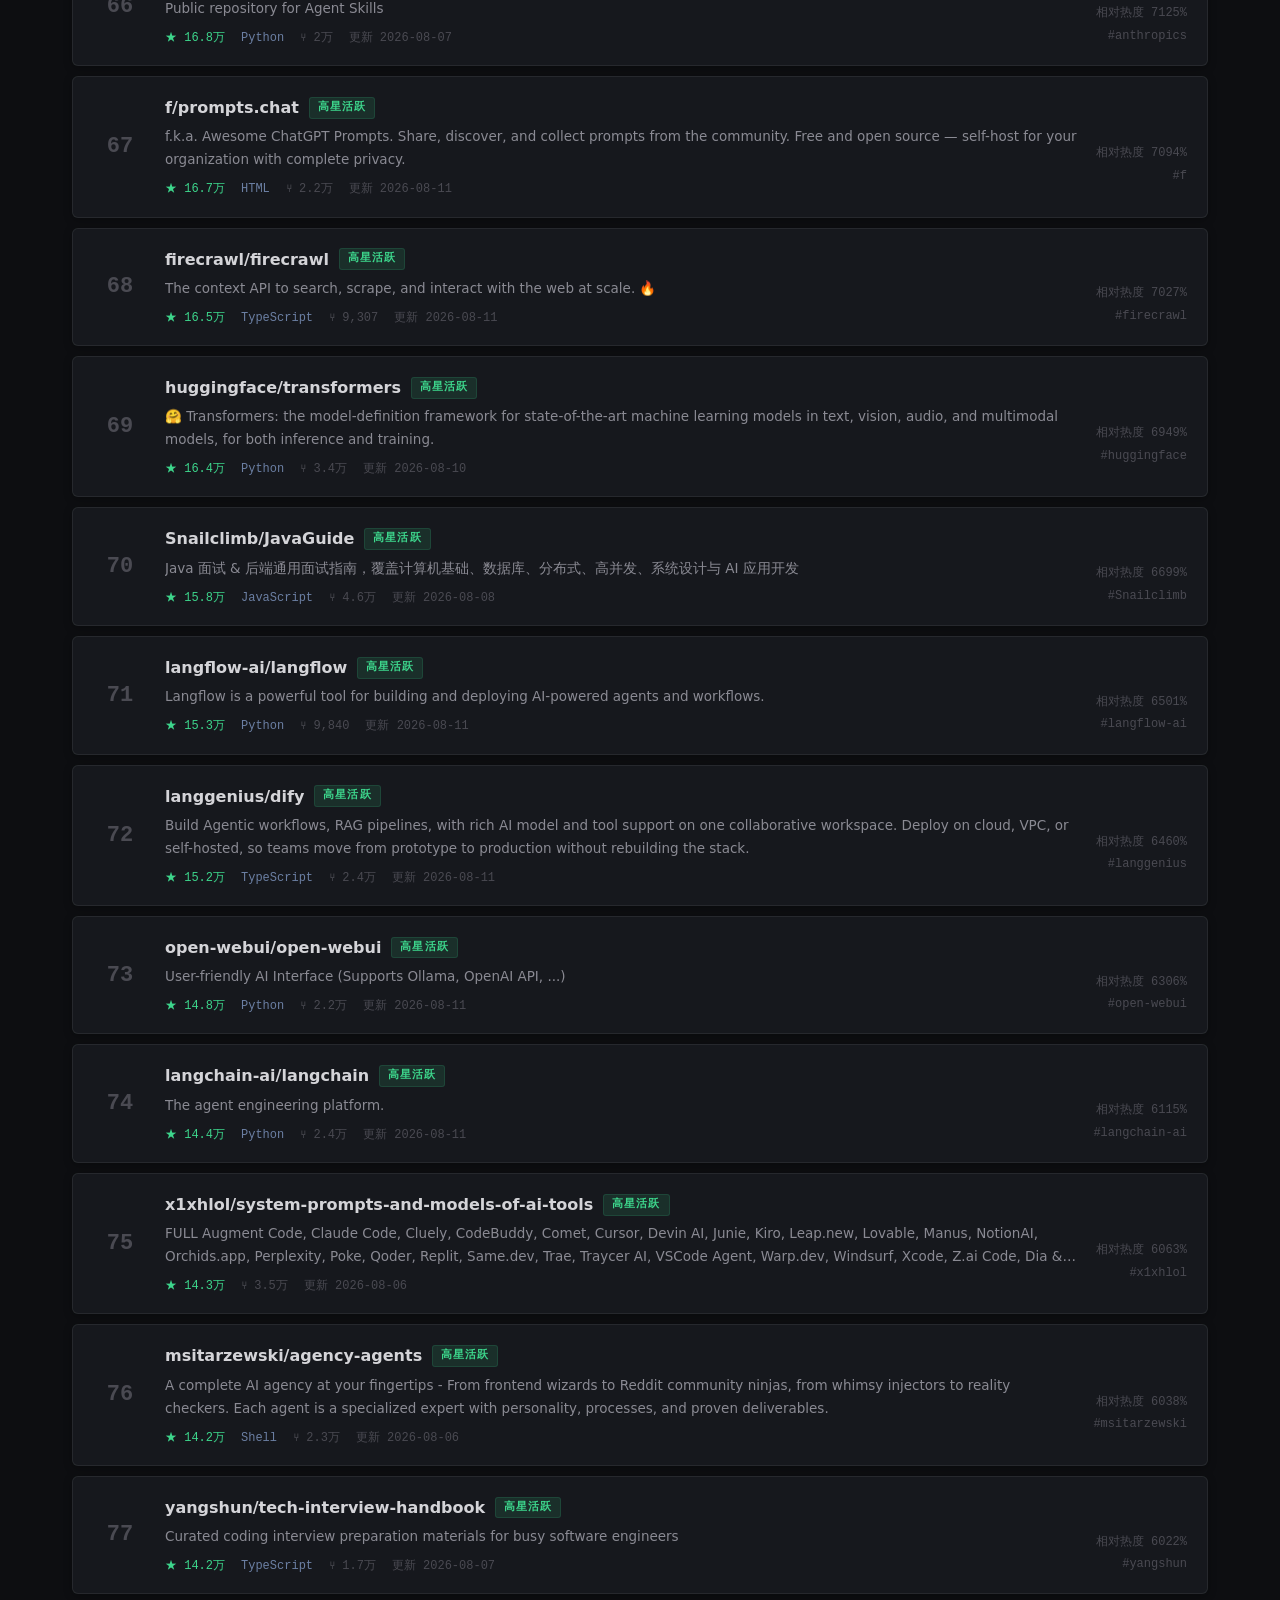
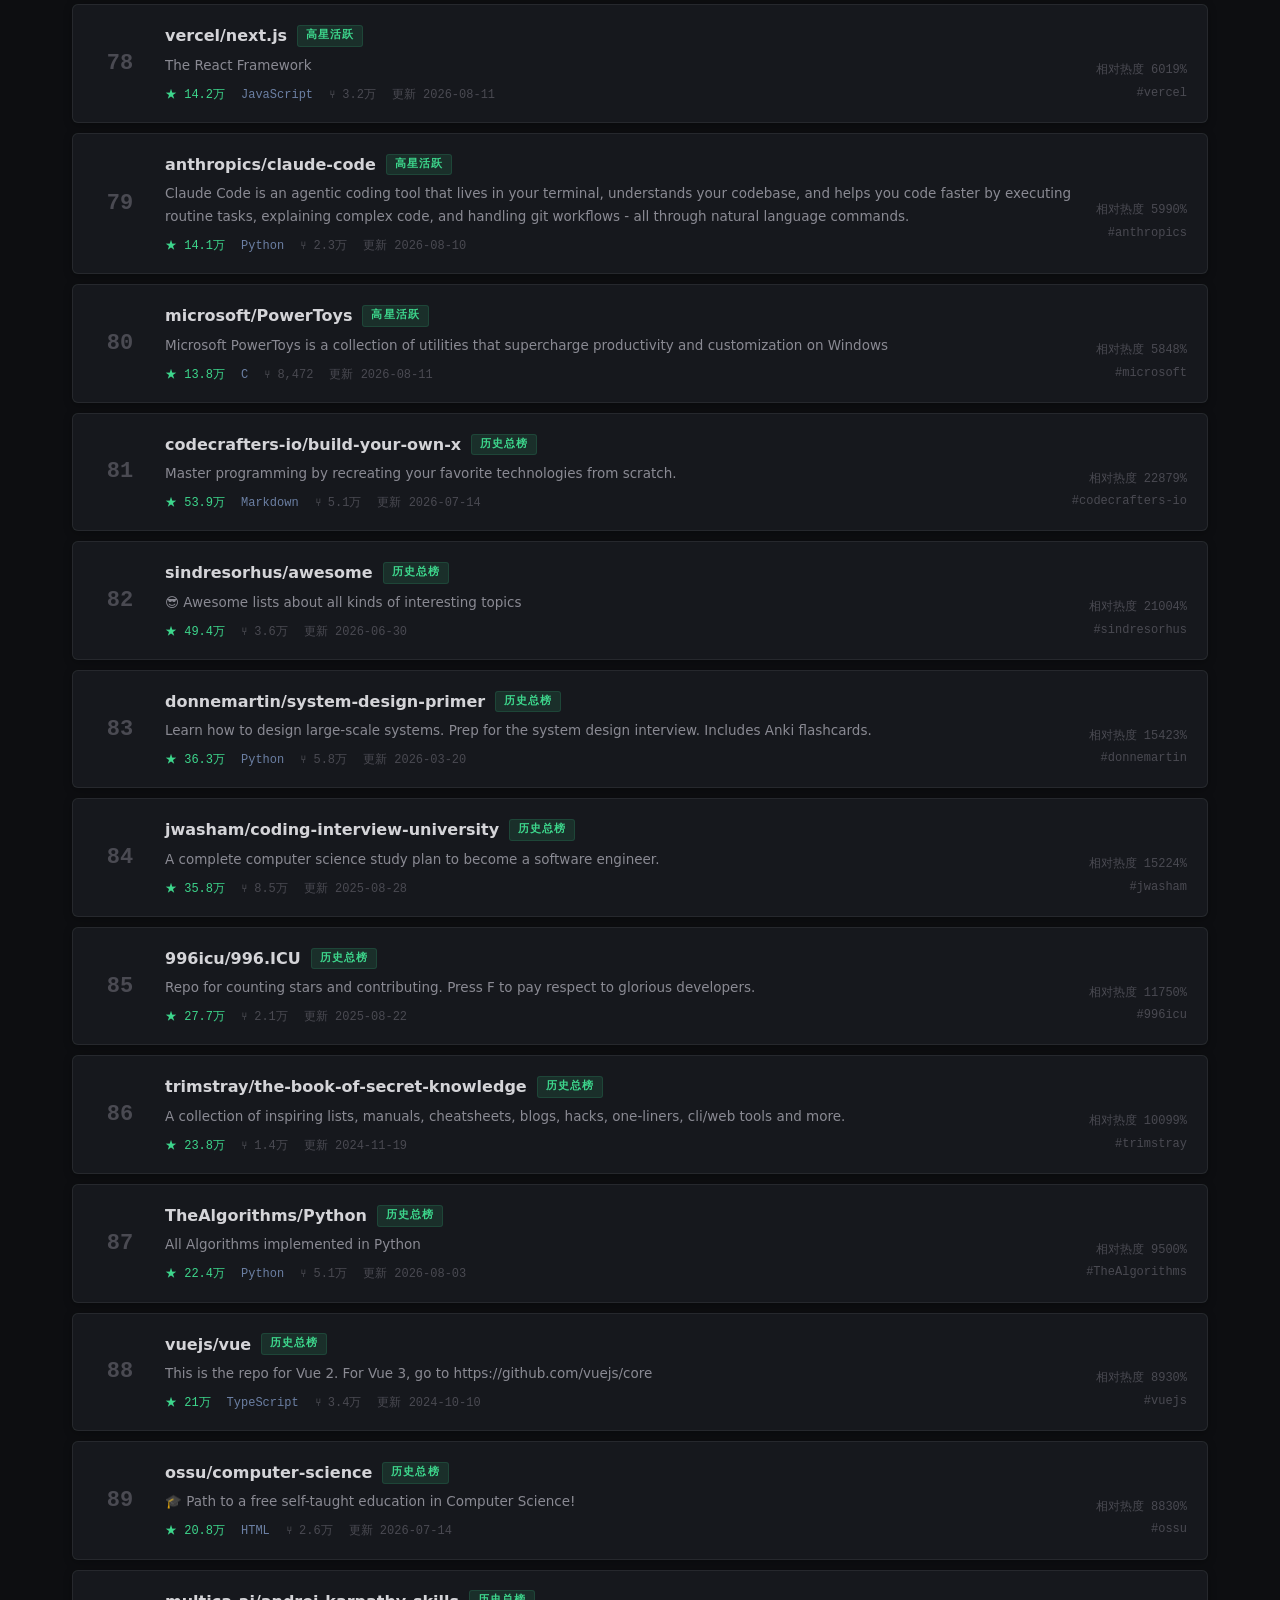
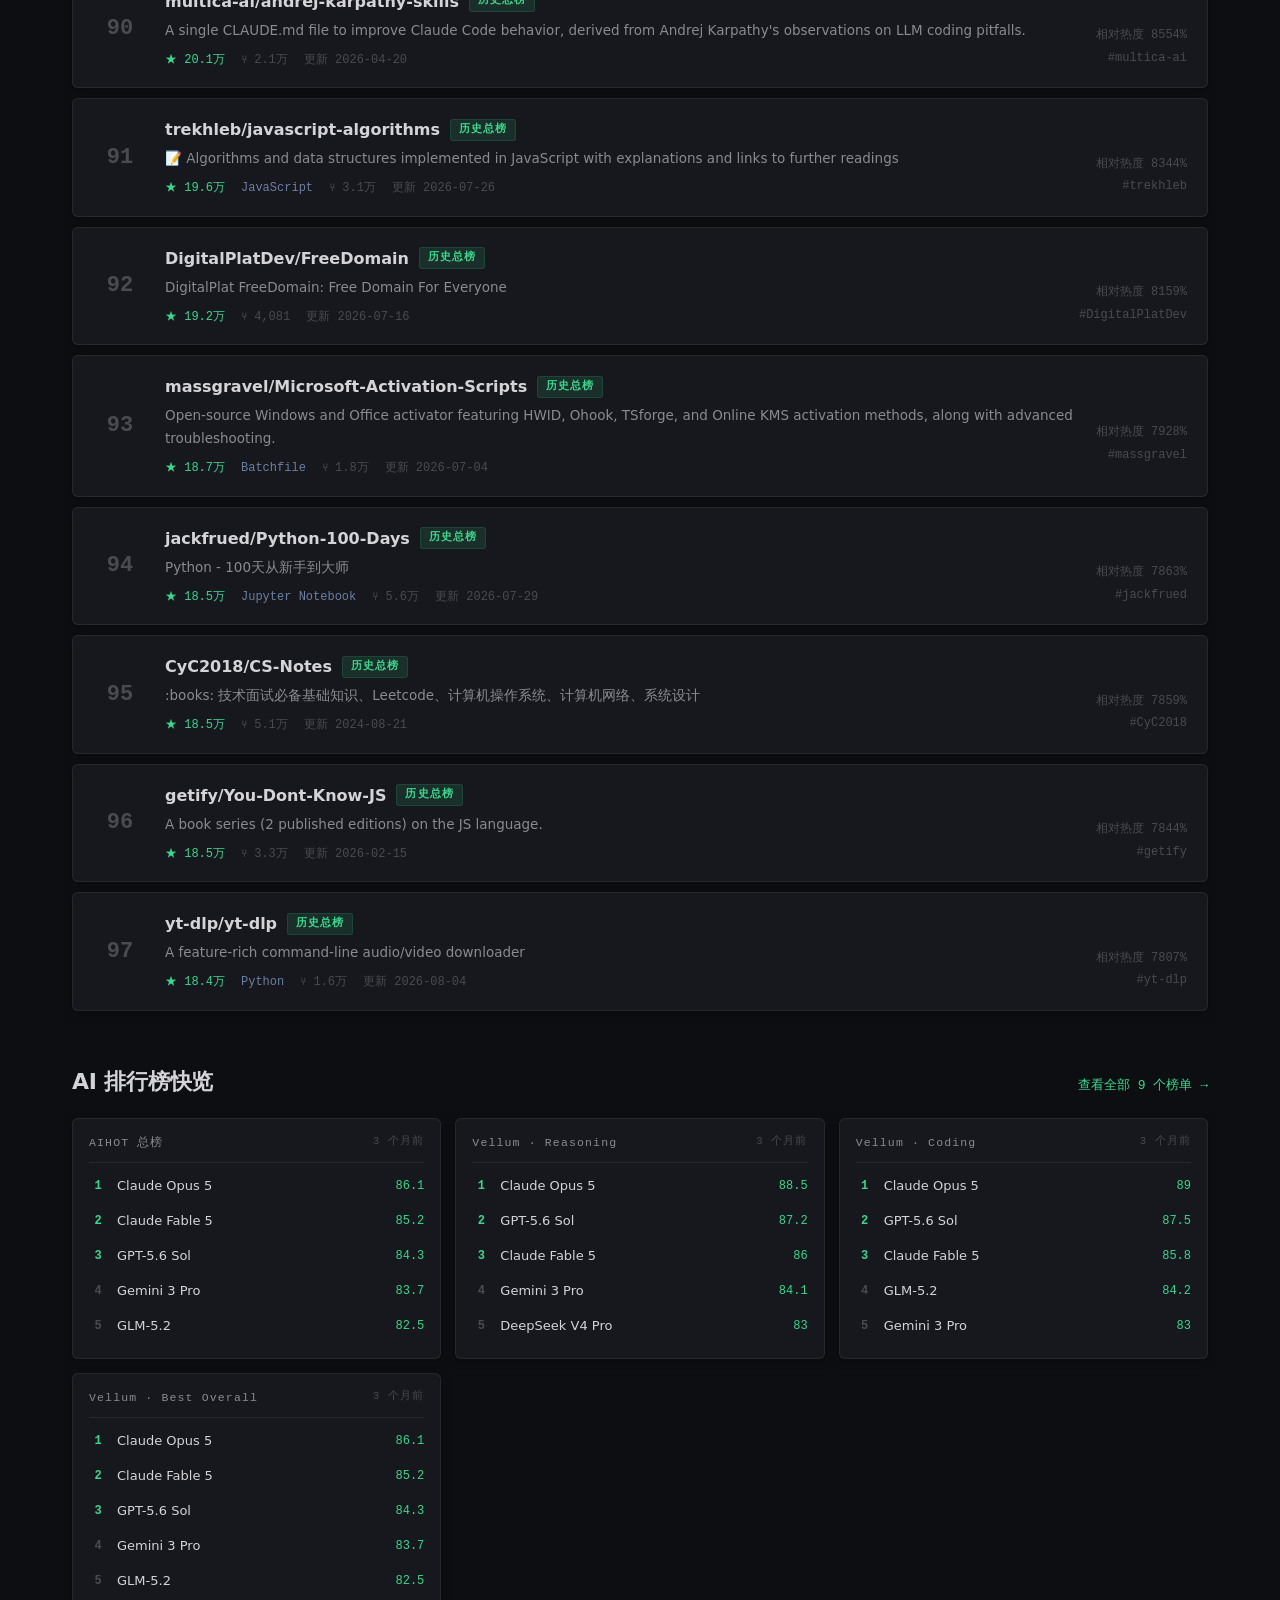
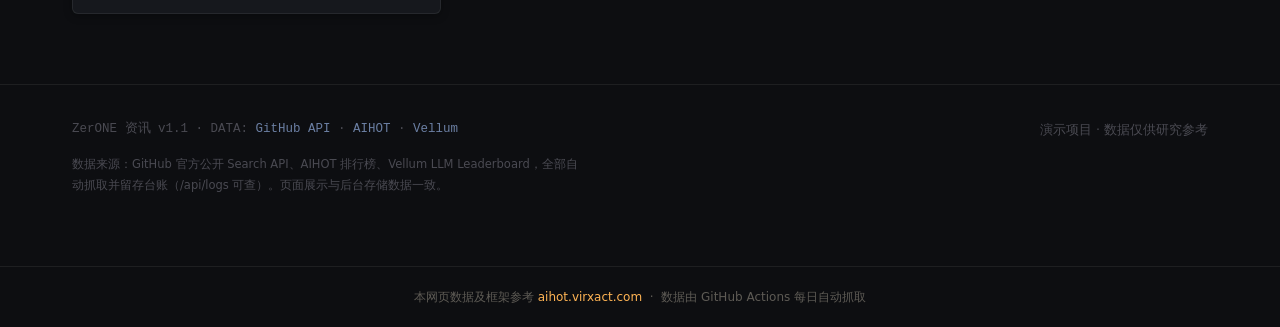
==== commit b7943686: "Add multi-theme system + light/dark toggle" ====
--- a/index.html
+++ b/index.html
@@ -1,10 +1,11 @@
-<html lang="zh-CN"><head>
+<html lang="zh-CN" data-theme="terminal" data-mode="dark"><head>
 <meta charset="UTF-8">
 <meta name="viewport" content="width=device-width, initial-scale=1.0">
 <meta name="description" content="ZerONE 资讯聚合：GitHub 热点项目与 AI 大模型排行榜每日自动抓取，精选今日最值得关注的开源项目与模型动态">
 <title>ZerONE 资讯 — 今日精选 · GitHub 热点与 AI 排行榜</title>
 <link rel="icon" href="data:image/svg+xml,%3Csvg xmlns='http://www.w3.org/2000/svg' viewBox='0 0 32 32'%3E%3Crect width='32' height='32' rx='6' fill='%230D0E11' stroke='%233DD68C' stroke-width='1.5'/%3E%3Ctext x='16' y='22' font-size='14' text-anchor='middle' fill='%233DD68C' font-family='ui-monospace,monospace' font-weight='700'%3E01%3C/text%3E%3C/svg%3E">
 <link rel="stylesheet" href="css/style.css">
+<link rel="stylesheet" href="css/themes.css">
 </head>
 <body>
 <div class="bg-grid" aria-hidden="true"></div>
@@ -216,4 +217,5 @@
   本网页数据及框架参考 <a href="https://aihot.virxact.com/" target="_blank" rel="noopener" style="color:#FFB454;text-decoration:none">aihot.virxact.com</a>
   &nbsp;·&nbsp; 数据由 GitHub Actions 每日自动抓取
 </footer>
+<script src="js/theme-switcher.js"></script>
 </body></html>
--- a/css/themes.css
+++ b/css/themes.css
@@ -0,0 +1,114 @@
+/* ==========================================================================
+   THEMES — ZerONE Multi-Style System
+   4 themes × 2 modes (dark/light) = 8 variants
+   Based on Awwwards Biophilic + Editorial design principles
+   ========================================================================== */
+
+/* ===== Theme 1: Biophilic Dark (from prompt — charcoal + moss + gold) ===== */
+[data-theme="biophilic"][data-mode="dark"] {
+  --bg:#0A0C0D; --bg-2:#0E1112; --panel:#121617;
+  --line:rgba(74,107,92,.16); --line-soft:rgba(255,255,255,.06);
+  --text:#C8C5BE; --text-2:#7A756C; --text-3:#3D3A35;
+  --amber:#D4AF68; --amber-deep:#9A7E45; --amber-dim:rgba(212,175,104,.12);
+  --cool:#6B8F85;
+}
+[data-theme="biophilic"][data-mode="light"] {
+  --bg:#F5F3EE; --bg-2:#EFEBE3; --panel:#FFFFFF;
+  --line:rgba(74,107,92,.20); --line-soft:rgba(0,0,0,.07);
+  --text:#2A2825; --text-2:#6B6359; --text-3:#A89E90;
+  --amber:#9A7E45; --amber-deep:#6B5530; --amber-dim:rgba(154,126,69,.10);
+  --cool:#5A7B70;
+}
+
+/* ===== Theme 2: Editorial Light (杂志风 — clean white + bronze) ===== */
+[data-theme="editorial"][data-mode="dark"] {
+  --bg:#1A1714; --bg-2:#211E1A; --panel:#28241F;
+  --line:rgba(210,168,105,.15); --line-soft:rgba(255,255,255,.06);
+  --text:#E0DCD5; --text-2:#968D80; --text-3:#4A443C;
+  --amber:#D2A869; --amber-deep:#8B7355; --amber-dim:rgba(210,168,105,.12);
+  --cool:#8B9DAF;
+}
+[data-theme="editorial"][data-mode="light"] {
+  --bg:#FAFAF7; --bg-2:#F5F2EC; --panel:#FFFFFF;
+  --line:rgba(139,115,85,.18); --line-soft:rgba(0,0,0,.06);
+  --text:#1A1714; --text-2:#6B6356; --text-3:#B0A696;
+  --amber:#8B7355; --amber-deep:#5A4733; --amber-dim:rgba(139,115,85,.08);
+  --cool:#6B8BAF;
+}
+
+/* ===== Theme 3: Terminal Dark (current jade green — kept as default) ===== */
+[data-theme="terminal"][data-mode="dark"] {
+  --bg:#0D0E11; --bg-2:#111318; --panel:#16181D;
+  --line:rgba(61,214,140,.14); --line-soft:rgba(255,255,255,.07);
+  --text:#D4D4D8; --text-2:#8A8A93; --text-3:#4A4A52;
+  --amber:#3DD68C; --amber-deep:#1FAA6B; --amber-dim:rgba(61,214,140,.12);
+  --cool:#6B7FA3;
+}
+[data-theme="terminal"][data-mode="light"] {
+  --bg:#F4F6F4; --bg-2:#EBEFEA; --panel:#FFFFFF;
+  --line:rgba(31,170,107,.18); --line-soft:rgba(0,0,0,.07);
+  --text:#1A2B20; --text-2:#5A6B5F; --text-3:#A0B0A5;
+  --amber:#1FAA6B; --amber-deep:#0D7A4A; --amber-dim:rgba(31,170,107,.08);
+  --cool:#5A7B8F;
+}
+
+/* ===== Theme 4: Ocean Deep (深海蓝 — from prompt's ocean theme) ===== */
+[data-theme="ocean"][data-mode="dark"] {
+  --bg:#0A1428; --bg-2:#0E1A35; --panel:#132040;
+  --line:rgba(79,195,247,.14); --line-soft:rgba(255,255,255,.06);
+  --text:#C5DCE8; --text-2:#6B8CA0; --text-3:#3A5060;
+  --amber:#4FC3F7; --amber-deep:#1A87AD; --amber-dim:rgba(79,195,247,.12);
+  --cool:#80DEEA;
+}
+[data-theme="ocean"][data-mode="light"] {
+  --bg:#E8F1F8; --bg-2:#DDE9F3; --panel:#FFFFFF;
+  --line:rgba(26,135,173,.18); --line-soft:rgba(0,0,0,.06);
+  --text:#0A1428; --text-2:#4A6B80; --text-3:#9AB0C0;
+  --amber:#1A87AD; --amber-deep:#0A5A7A; --amber-dim:rgba(26,135,173,.08);
+  --cool:#4A90A8;
+}
+
+/* ===== Theme Switcher UI ===== */
+.theme-switcher {
+  position: fixed; top: 16px; right: 16px; z-index: 9999;
+  display: flex; align-items: center; gap: 8px;
+  background: var(--panel); border: 1px solid var(--line);
+  border-radius: 20px; padding: 4px 6px;
+  backdrop-filter: blur(12px); -webkit-backdrop-filter: blur(12px);
+  box-shadow: 0 2px 12px rgba(0,0,0,.2);
+  transition: opacity .3s var(--ease);
+}
+.theme-btn {
+  width: 20px; height: 20px; border-radius: 50%;
+  border: 2px solid transparent; cursor: pointer;
+  transition: all .25s var(--ease);
+  position: relative;
+}
+.theme-btn:hover { transform: scale(1.15); }
+.theme-btn.active { border-color: var(--text); transform: scale(1.1); }
+.theme-btn[data-t="biophilic"] { background: linear-gradient(135deg,#0A0C0D 40%,#D4AF68 100%); }
+.theme-btn[data-t="editorial"] { background: linear-gradient(135deg,#FAFAF7 40%,#8B7355 100%); }
+.theme-btn[data-t="terminal"]  { background: linear-gradient(135deg,#0D0E11 40%,#3DD68C 100%); }
+.theme-btn[data-t="ocean"]     { background: linear-gradient(135deg,#0A1428 40%,#4FC3F7 100%); }
+
+/* ===== Mode Toggle (light/dark) ===== */
+.mode-toggle {
+  position: fixed; bottom: 16px; right: 16px; z-index: 9999;
+  width: 40px; height: 40px; border-radius: 50%;
+  background: var(--panel); border: 1px solid var(--line);
+  display: flex; align-items: center; justify-content: center;
+  cursor: pointer; font-size: 18px;
+  backdrop-filter: blur(12px); -webkit-backdrop-filter: blur(12px);
+  box-shadow: 0 2px 12px rgba(0,0,0,.2);
+  transition: all .3s var(--ease);
+  user-select: none;
+}
+.mode-toggle:hover { transform: scale(1.08); }
+.mode-toggle:active { transform: scale(0.95); }
+
+/* Hide switcher on very small screens to avoid clutter */
+@media (max-width: 380px) {
+  .theme-switcher { padding: 3px 4px; }
+  .theme-btn { width: 16px; height: 16px; }
+  .mode-toggle { width: 34px; height: 34px; font-size: 15px; }
+}
